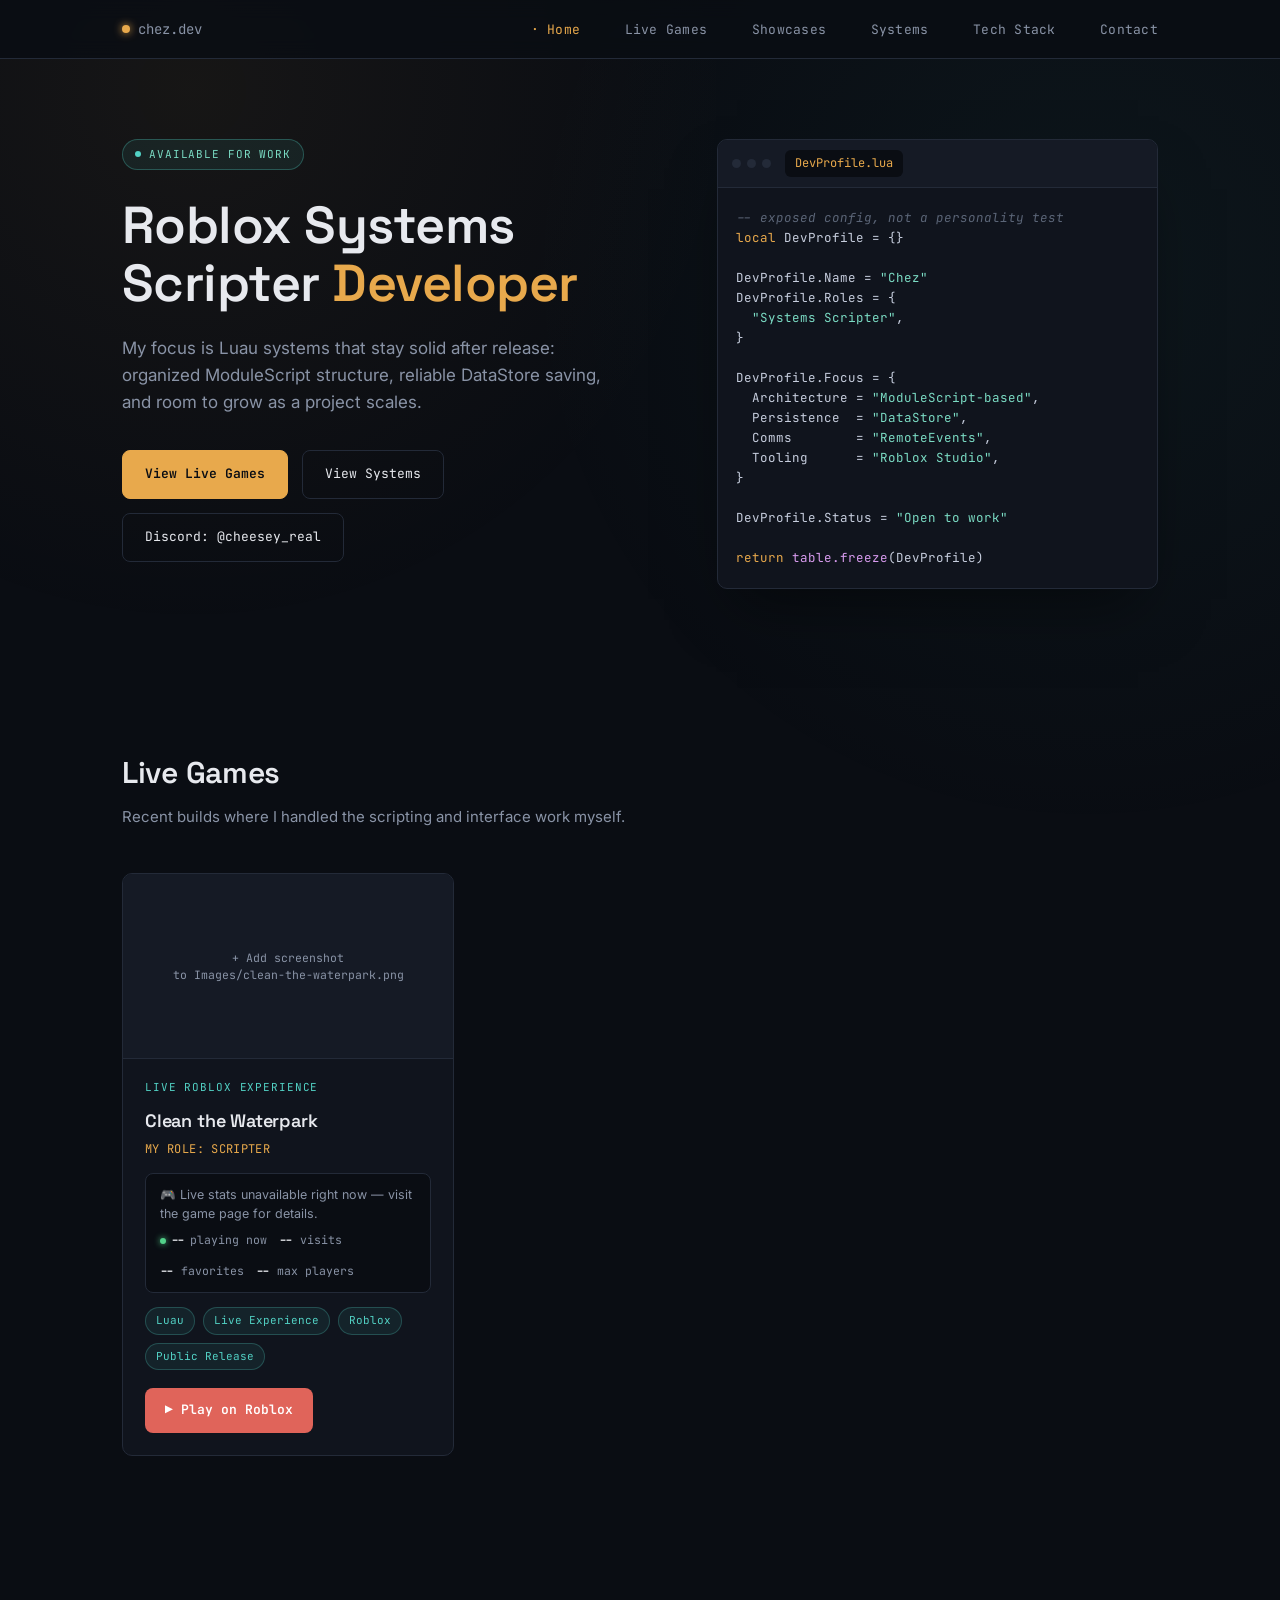
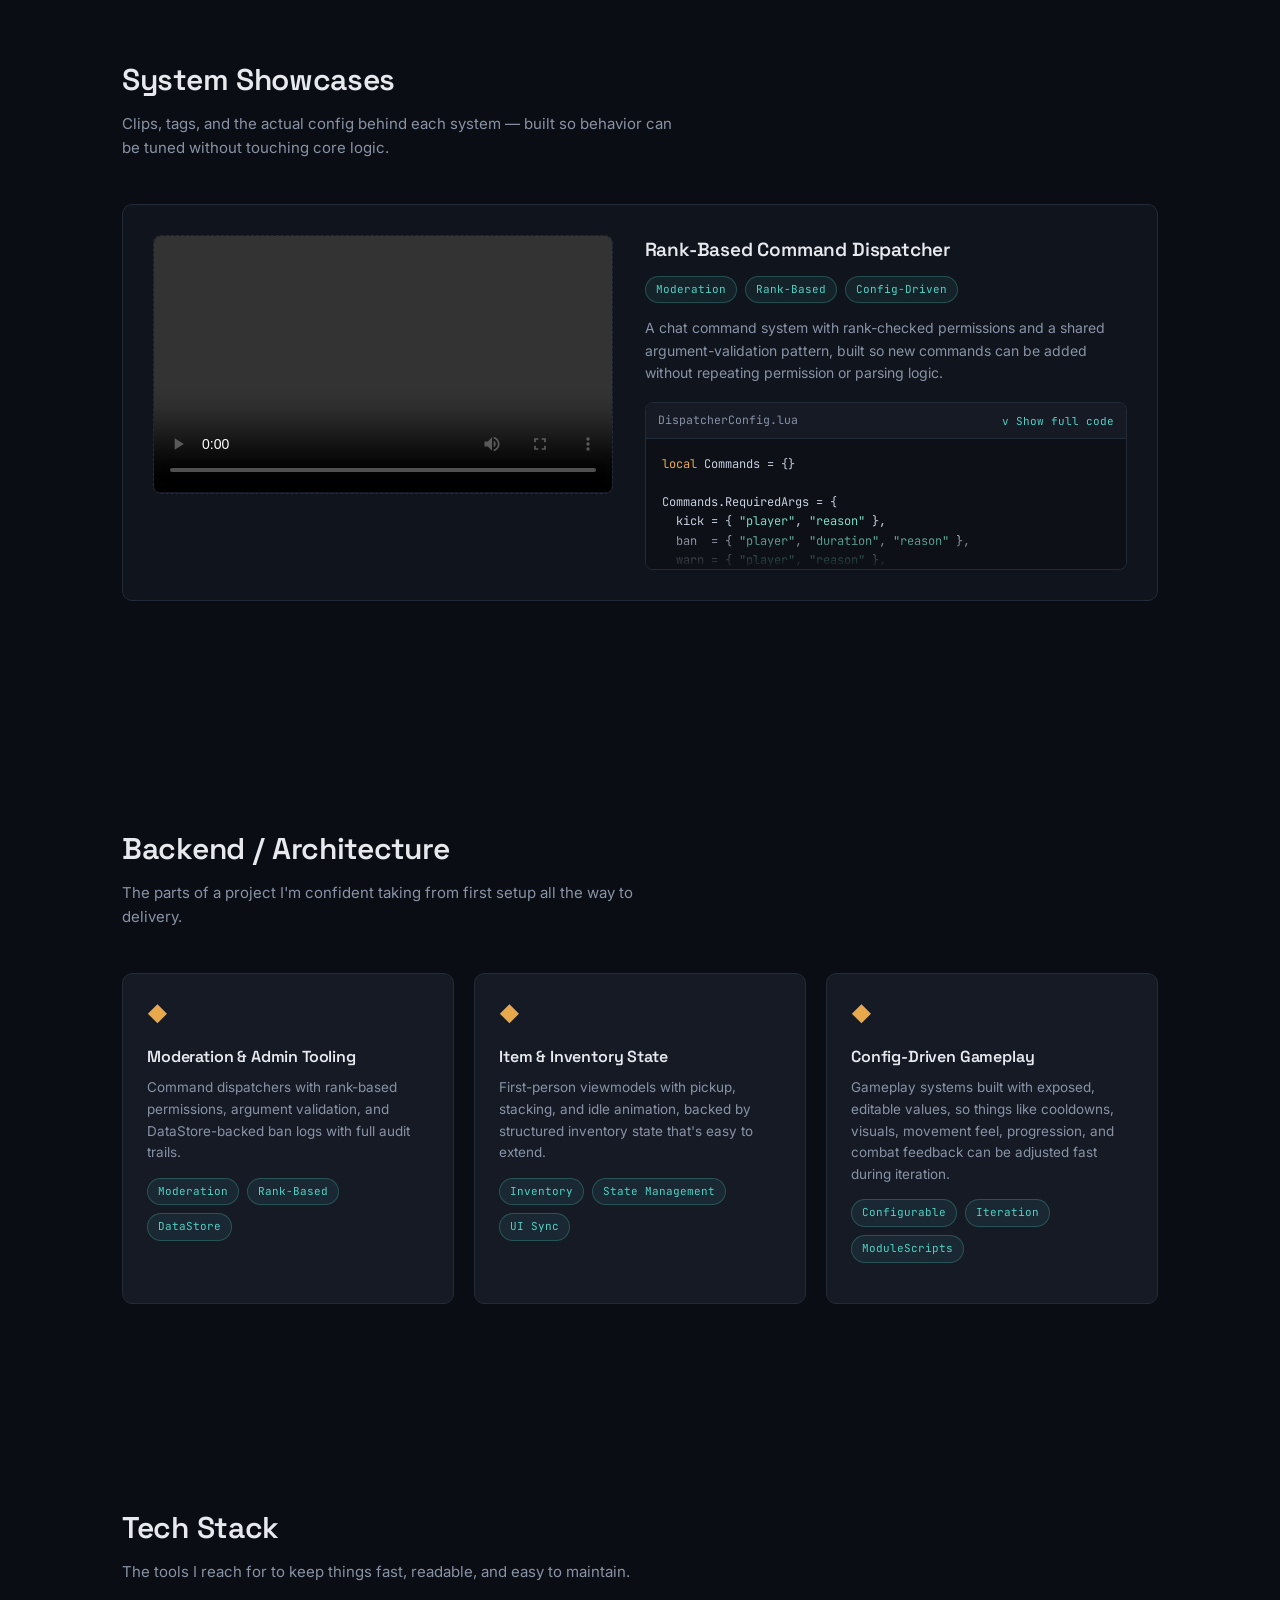
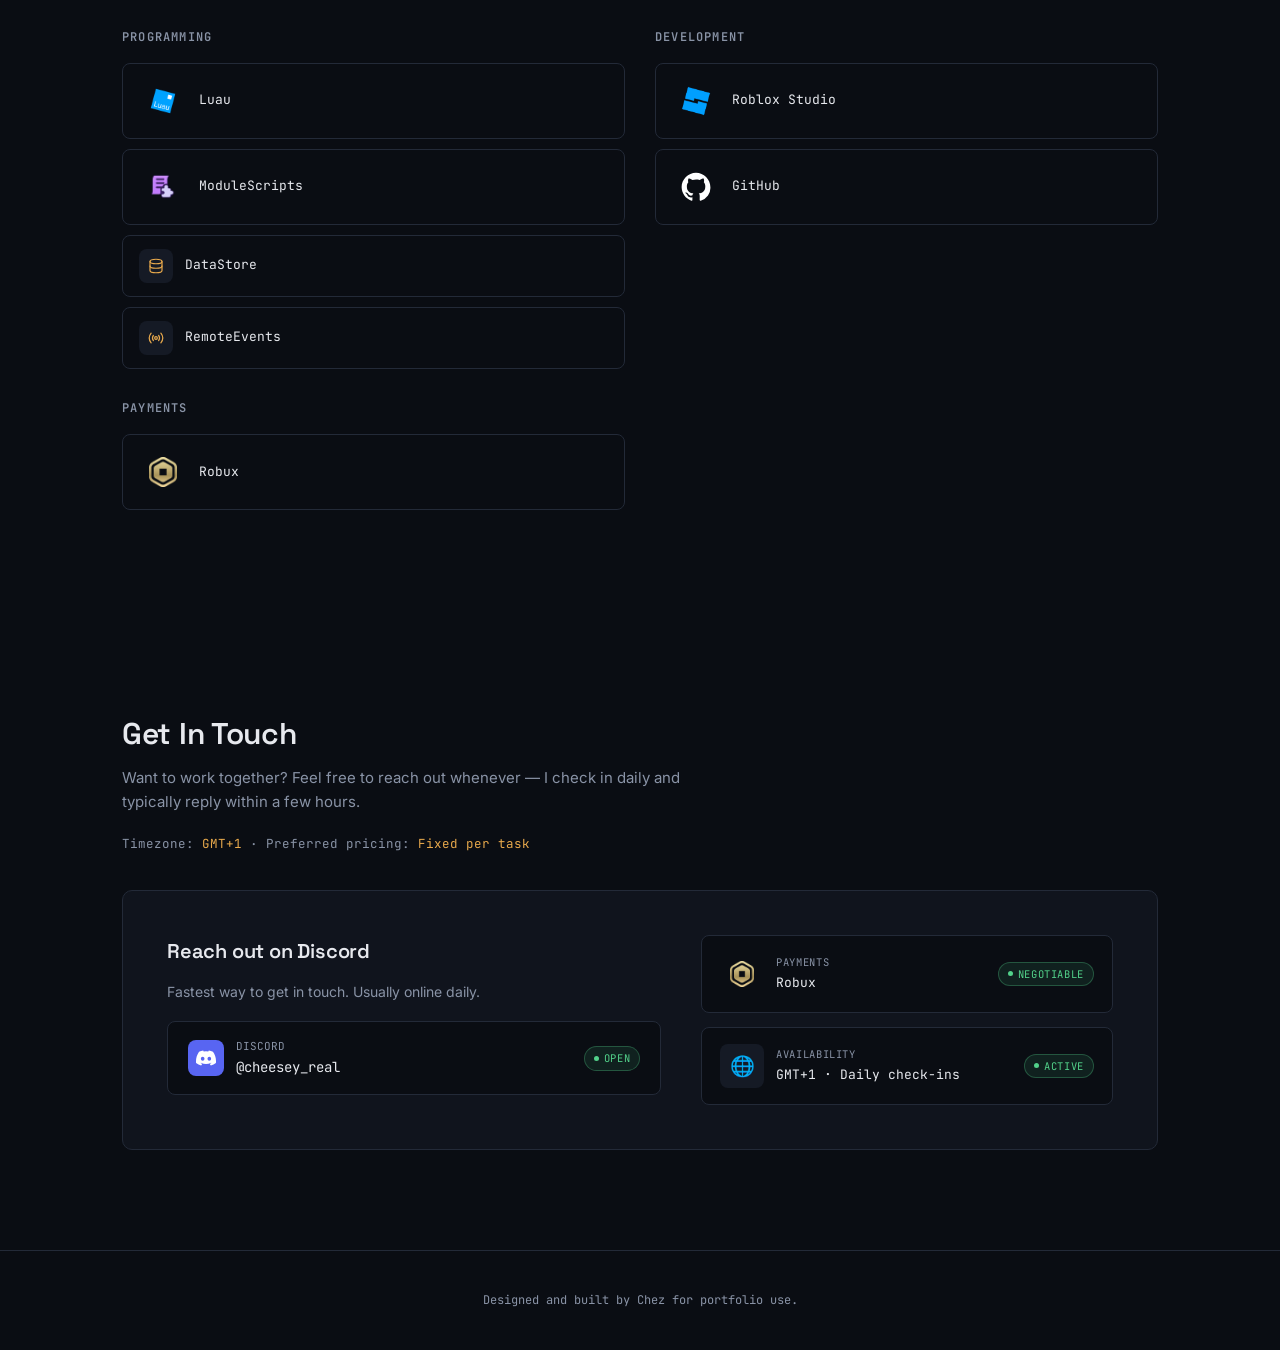
==== index.html @ c8ddef58 "Update 19" ====
<!DOCTYPE html>
<html lang="en">
<head>
<meta charset="UTF-8">
<meta name="viewport" content="width=device-width, initial-scale=1.0">
<title>Chez — Roblox Scripting Portfolio</title>
<meta name="theme-color" content="#0a0d13">
<link rel="icon" href="data:image/svg+xml,%3Csvg xmlns='http://www.w3.org/2000/svg' viewBox='0 0 24 24'%3E%3Crect width='24' height='24' rx='5' fill='%230a0d13'/%3E%3Ctext x='12' y='17' font-size='14' text-anchor='middle' fill='%23e8a94c' font-family='monospace'%3EC%3C/text%3E%3C/svg%3E">
<meta name="description" content="Chez is a Roblox systems scripter focused on maintainable Luau architecture and clean interfaces.">
<link rel="preconnect" href="https://fonts.googleapis.com">
<link rel="preconnect" href="https://fonts.gstatic.com" crossorigin>
<link href="https://fonts.googleapis.com/css2?family=Space+Grotesk:wght@400;500;600;700&family=Inter:wght@400;500;600&family=JetBrains+Mono:wght@400;500;600&display=swap" rel="stylesheet">
<style>
  :root{
    --bg: #0a0d13;
    --panel: #10141d;
    --panel-2: #151a25;
    --line: #232a38;
    --text: #e7e9ee;
    --text-dim: #8993a6;
    --amber: #e8a94c;
    --amber-dim: #b8853b;
    --teal: #52d1c4;
    --danger: #e0645a;
    --green: #52d18a;
    --radius: 10px;
    --mono: 'JetBrains Mono', monospace;
    --display: 'Space Grotesk', sans-serif;
    --body: 'Inter', sans-serif;
  }
  *{ box-sizing: border-box; margin:0; padding:0; }
  html{ scroll-behavior: smooth; }
  body{
    background: var(--bg);
    color: var(--text);
    font-family: var(--body);
    line-height: 1.6;
    -webkit-font-smoothing: antialiased;
  }
  body::before{
    content:"";
    position: fixed; inset: 0;
    background-image:
      radial-gradient(circle at 15% 10%, rgba(232,169,76,0.06), transparent 40%),
      radial-gradient(circle at 85% 30%, rgba(82,209,196,0.05), transparent 45%);
    pointer-events: none;
    z-index: 0;
  }
  a{ color: inherit; text-decoration: none; }
  ::selection{ background: var(--amber); color: #0a0d13; }
  .lines{
    position: relative;
    padding-left: 56px;
  }
  .lines::before{
    content: "";
    position: absolute;
    left: 30px; top: 0; bottom: 0;
    width: 1px;
    background: var(--line);
  }

  /* ---------- NAV ---------- */
  header{
    position: sticky; top:0; z-index: 100;
    background: rgba(10,13,19,0.85);
    backdrop-filter: blur(10px);
    border-bottom: 1px solid var(--line);
  }
  .nav-wrap{
    max-width: 1100px; margin: 0 auto;
    padding: 16px 32px;
    display: flex; align-items: center; justify-content: space-between;
    gap: 24px;
  }
  .brand{
    font-family: var(--mono); font-size: 14px; color: var(--text-dim);
    display: flex; align-items: center; gap: 8px;
  }
  .brand .dot{ width:8px; height:8px; border-radius:50%; background: var(--amber); box-shadow: 0 0 8px var(--amber); animation: blink 2.2s infinite; }
  @keyframes blink{ 0%,100%{opacity:1} 50%{opacity:.35} }
  nav ul{ list-style:none; display:flex; gap: 28px; }
  nav a{
    font-family: var(--mono); font-size: 13px; color: var(--text-dim);
    letter-spacing: 0.02em; transition: color .2s;
    position: relative;
  }
  nav a:hover, nav a.active{ color: var(--amber); }
  nav a::before{ content: "· "; color: var(--amber); opacity:0; transition: opacity .2s; }
  nav a:hover::before, nav a.active::before{ opacity:1; }
  .nav-toggle{ display:none; background:none; border:none; color:var(--text); font-size:22px; cursor:pointer; }

  @media (max-width: 720px){
    nav ul{
      position: absolute; top: 100%; left:0; right:0;
      background: var(--panel); border-bottom: 1px solid var(--line);
      flex-direction: column; padding: 16px 32px; gap: 16px;
      display: none;
    }
    nav ul.open{ display:flex; }
    .nav-toggle{ display:block; }
  }

  section{ position: relative; z-index:1; max-width: 1100px; margin: 0 auto; padding: 100px 32px; }
  h1,h2,h3{ font-family: var(--display); font-weight: 600; letter-spacing: -0.01em; }
  h2{ font-size: 30px; margin-bottom: 8px; }
  .section-sub{ color: var(--text-dim); font-size: 15px; margin-bottom: 44px; max-width: 560px; }

  /* ---------- HERO ---------- */
  #home{ padding-top: 80px; padding-bottom: 60px; }
  .hero-grid{
    display: grid; grid-template-columns: 1.1fr 0.9fr; gap: 56px; align-items: start;
  }
  @media (max-width: 900px){ .hero-grid{ grid-template-columns: 1fr; } }
  .status-pill{
    display:inline-flex; align-items:center; gap:8px;
    font-family: var(--mono); font-size: 11px; letter-spacing:0.08em;
    color: #7bdcc4; background: rgba(82,209,196,0.08); border: 1px solid rgba(82,209,196,0.3);
    padding: 6px 12px; border-radius: 100px; margin-bottom: 26px;
  }
  .status-pill .dot{ width:6px;height:6px;border-radius:50%; background:#52d1c4; }
  h1.title{ font-size: clamp(34px, 5vw, 52px); line-height: 1.12; margin-bottom: 22px; }
  h1.title .hl{ color: var(--amber); }
  .lede{ color: var(--text-dim); font-size: 17px; max-width: 480px; margin-bottom: 34px; }
  .cta-row{ display:flex; gap: 14px; flex-wrap: wrap; }
  .btn{
    font-family: var(--mono); font-size: 13px; padding: 13px 22px; border-radius: 8px;
    border: 1px solid var(--line); transition: all .2s;
    display:inline-flex; align-items:center; gap:8px;
  }
  .btn-primary{ background: var(--amber); color: #0a0d13; border-color: var(--amber); font-weight: 600; }
  .btn-primary:hover{ background: #f2ba66; }
  .btn-ghost:hover{ border-color: var(--amber); color: var(--amber); }

  .code-panel{
    background: var(--panel); border: 1px solid var(--line); border-radius: var(--radius);
    overflow: hidden; box-shadow: 0 30px 60px -20px rgba(0,0,0,0.5);
  }
  .code-tabbar{
    display:flex; align-items:center; gap: 8px;
    padding: 10px 14px; background: var(--panel-2); border-bottom: 1px solid var(--line);
  }
  .code-tabbar .tab{
    font-family: var(--mono); font-size: 12px; color: var(--text-dim);
    padding: 4px 10px; border-radius: 6px;
  }
  .code-tabbar .tab.active{ background: var(--bg); color: var(--amber); }
  .code-dots{ display:flex; gap:6px; margin-right: 6px; }
  .code-dots span{ width:9px; height:9px; border-radius:50%; background: var(--line); }
  pre.code{
    font-family: var(--mono); font-size: 12.5px; padding: 20px 18px; overflow-x:auto;
    color: #c7cede;
  }
  pre.code .k{ color: #e8a94c; }
  pre.code .s{ color: #7bdcc4; }
  pre.code .c{ color: #5b6577; font-style: italic; }
  pre.code .p{ color: #8f9bb3; }
  pre.code .n{ color: #d99cf0; }

  /* ---------- PROJECTS / LIVE GAMES ---------- */
  .games-grid{ display:grid; grid-template-columns: repeat(auto-fill, minmax(260px, 1fr)); gap: 20px; }
  .game-category{
    font-family: var(--mono); font-size: 11px; letter-spacing: 0.08em; text-transform: uppercase;
    color: var(--teal); margin-bottom: 10px; display:block;
  }
  .project-card{
    background: var(--panel); border: 1px solid var(--line); border-radius: var(--radius);
    overflow: hidden;
    display: flex; flex-direction: column;
    transition: border-color .2s;
  }
  .project-card:hover{ border-color: #33405a; }
  .project-index{
    font-family: var(--mono); font-size: 13px; color: var(--text-dim);
  }
  .project-media{
    width: 100%; aspect-ratio: 16 / 9; overflow: hidden;
    background: var(--panel-2); border-bottom: 1px solid var(--line);
    display: flex; align-items: center; justify-content: center;
    flex-shrink: 0;
  }
  .project-media img{ width: 100%; height: 100%; object-fit: cover; display: block; }
  .project-media .media-placeholder{
    font-family: var(--mono); font-size: 11.5px; color: var(--text-dim);
    text-align: center; padding: 0 16px; line-height: 1.5;
  }
  .project-card-body{ padding: 20px 22px 22px; }
  .project-tags{ display:flex; gap:8px; flex-wrap:wrap; margin: 14px 0 16px; }
  .tag{
    font-family: var(--mono); font-size: 11px; color: var(--teal);
    background: rgba(82,209,196,0.08); border: 1px solid rgba(82,209,196,0.25);
    padding: 4px 10px; border-radius: 100px;
  }
  .project-card h3{ font-size: 18px; margin-bottom: 4px; }
  .project-role{
    font-family: var(--mono); font-size: 12px; color: var(--amber); margin-bottom: 14px; display:block;
    text-transform: uppercase; letter-spacing: 0.03em;
  }
  .project-card p{ color: var(--text-dim); font-size: 14.5px; }
  .project-card.placeholder{
    border-style: dashed; display:flex; align-items:center; justify-content:center;
    min-height: 120px; color: var(--text-dim); font-family: var(--mono); font-size: 13px;
    text-align: center;
  }
  .game-stats{
    background: #0a0d13; border: 1px solid var(--line); border-radius: 8px;
    padding: 12px 14px; margin-bottom: 14px;
  }
  .game-desc{ color: var(--text-dim); font-size: 12.5px; margin-bottom: 8px; line-height:1.5; }
  .game-numbers{ display:flex; gap: 12px; flex-wrap: wrap; font-family: var(--mono); font-size: 11.5px; color: var(--text-dim); }
  .game-numbers strong{ color: var(--text); }
  .ccu-stat{ display:inline-flex; align-items:center; gap:5px; }
  .ccu-dot{
    width:6px; height:6px; border-radius:50%; background: var(--green);
    box-shadow: 0 0 6px var(--green); animation: blink 2s infinite;
  }
  .btn-roblox{
    font-family: var(--mono); font-size: 13px; padding: 12px 20px; border-radius: 8px;
    display:inline-flex; align-items:center; gap:8px;
    background: #e0645a; color: #fff; font-weight:600; border: none;
  }
  .btn-roblox:hover{ background: #ea7168; }

  /* ---------- SYSTEMS SHOWCASE ---------- */
  .showcase-card{
    background: var(--panel); border: 1px solid var(--line); border-radius: var(--radius);
    padding: 30px; margin-bottom: 24px;
    display: grid; grid-template-columns: 1fr 1.05fr; gap: 32px; align-items: start;
  }
  @media (max-width: 850px){ .showcase-card{ grid-template-columns: 1fr; } }
  .showcase-media{
    position: relative; width: 100%; aspect-ratio: 16 / 9; border-radius: 8px;
    background: var(--panel-2); border: 1px dashed var(--line);
    display: flex; align-items: center; justify-content: center; overflow: hidden;
  }
  .showcase-media video{ width:100%; height:100%; object-fit: cover; display:block; }
  .showcase-media .media-placeholder{
    font-family: var(--mono); font-size: 12px; color: var(--text-dim); text-align:center; padding: 0 20px;
  }
  .showcase-media .play-ring{
    width: 46px; height: 46px; border-radius: 50%; border: 1px solid var(--line);
    display:flex; align-items:center; justify-content:center; margin: 0 auto 12px;
    color: var(--amber); font-size: 14px;
  }
  .showcase-role{ font-family: var(--mono); font-size: 12px; color: var(--amber); display:block; margin-bottom: 6px; }
  .showcase-card h3{ font-size: 19px; margin-bottom: 10px; }
  .showcase-tags{ display:flex; gap:8px; flex-wrap:wrap; margin-bottom: 14px; }
  .showcase-card > div > p.showcase-desc{ color: var(--text-dim); font-size: 14px; margin-bottom: 18px; }
  .mini-code-panel{
    background: #0d1017; border: 1px solid var(--line); border-radius: 8px; overflow: hidden;
  }
  .mini-code-tabbar{
    display:flex; align-items:center; justify-content:space-between;
    padding: 8px 12px; background: var(--panel-2); border-bottom: 1px solid var(--line);
    font-family: var(--mono); font-size: 11.5px; color: var(--text-dim);
  }
  .code-toggle{
    background:none; border: none; color: var(--teal); font-family: var(--mono);
    font-size: 11px; cursor: pointer; display:flex; align-items:center; gap:4px;
  }
  .mini-code-body{
    max-height: 130px; overflow: hidden; position: relative;
    transition: max-height .35s ease;
  }
  .mini-code-body::after{
    content:""; position:absolute; left:0; right:0; bottom:0; height:40px;
    background: linear-gradient(to bottom, transparent, #0d1017);
    transition: opacity .2s;
  }
  .mini-code-body.expanded{ max-height: 900px; }
  .mini-code-body.expanded::after{ opacity: 0; }
  .mini-code-body pre.code{ padding: 16px; font-size: 12px; }

  /* ---------- SYSTEMS GRID ---------- */
  .systems-grid{ display:grid; grid-template-columns: repeat(3, 1fr); gap: 20px; }
  @media (max-width: 800px){ .systems-grid{ grid-template-columns: 1fr; } }
  .system-card{
    background: var(--panel-2); border: 1px solid var(--line); border-radius: var(--radius);
    padding: 24px;
  }
  .system-card .icon{ font-size: 20px; margin-bottom: 14px; color: var(--amber); }
  .system-card h3{ font-size: 16px; margin-bottom: 8px; }
  .system-card p{ color: var(--text-dim); font-size: 13.5px; }

  /* ---------- TECH STACK ---------- */
  .stack-groups{ display:grid; grid-template-columns: repeat(2, 1fr); gap: 30px; }
  @media (max-width: 700px){ .stack-groups{ grid-template-columns: 1fr; } }
  .stack-group h3{
    font-family: var(--mono); font-size: 12px; color: var(--text-dim);
    text-transform: uppercase; letter-spacing: 0.1em; margin-bottom: 16px;
  }
  .stack-chips{ display:flex; flex-direction:column; gap:10px; }
  .tech-item{
    background: #0a0d13; border: 1px solid var(--line); border-radius: 8px;
    padding: 13px 16px; display:flex; align-items:center; gap:12px;
  }
  .tech-item .t-icon{
    width: 34px; height:34px; border-radius:8px; background: var(--panel-2);
    display:flex; align-items:center; justify-content:center; color: var(--amber); flex-shrink:0;
  }
  .tech-item .t-icon svg{ width:18px; height:18px; }
  .tech-item .t-icon img{ width:18px; height:18px; object-fit:contain; }
  .tech-item .t-name{ font-family: var(--mono); font-size: 13px; color: var(--text); }
  .t-icon.coin{
    background: transparent;
    border: none;
    font-family: var(--mono); font-weight:700; font-size: 10.5px; color: var(--amber);
  }
  .t-icon.brand{ background: transparent; border: none; width: 48px; height: 48px; }
  .t-icon.brand svg{ width: 30px; height: 30px; }
  .t-icon.brand img{ width: 30px; height: 30px; }
  .t-icon.brand-github{ background: transparent; }
  .t-icon.brand-studio{ background: transparent; }
  .t-icon.brand-luau{ background: transparent; }
  .t-icon.brand-modulescripts{ background: transparent; }
  .t-icon.brand-robux{ background: transparent; width: 48px; height: 48px; }
  .t-icon.brand-robux svg{ width: 30px; height: 30px; }
  .t-icon.brand-robux img{ width: 30px; height: 30px; }

  /* ---------- CONTACT ---------- */
  .contact-meta-line{
    font-family: var(--mono); font-size: 12.5px; color: var(--text-dim); margin-bottom: 36px;
    margin-top: -24px;
  }
  .contact-meta-line span{ color: var(--amber); }
  .contact-panel{
    background: var(--panel); border: 1px solid var(--line); border-radius: var(--radius);
    padding: 44px; display:grid; grid-template-columns: 1.2fr 1fr; gap: 40px;
  }
  @media (max-width: 750px){ .contact-panel{ grid-template-columns: 1fr; } }
  .contact-panel h2{ margin-bottom: 14px; }
  .status-badge{
    font-family: var(--mono); font-size: 10.5px; letter-spacing: 0.06em;
    color: var(--green); background: rgba(82,209,138,0.1); border: 1px solid rgba(82,209,138,0.3);
    padding: 3px 9px; border-radius: 100px; text-transform: uppercase;
    display:inline-flex; align-items:center; gap:5px;
  }
  .status-badge::before{ content:""; width:5px; height:5px; border-radius:50%; background: var(--green); }
  .discord-btn{
    display:flex; align-items:center; justify-content:space-between; gap: 12px;
    background: #0a0d13; border: 1px solid var(--line); border-radius: 8px;
    padding: 16px 20px; margin-top: 18px; transition: border-color .2s;
  }
  .discord-btn:hover{ border-color: var(--teal); }
  .discord-btn .d-left{ display:flex; align-items:center; gap:12px; }
  .discord-btn .d-icon{
    width: 36px; height:36px; border-radius:8px; background: #5865F2;
    display:flex; align-items:center; justify-content:center; font-size:16px; flex-shrink:0;
  }
  .discord-btn .d-text .label{ font-family: var(--mono); font-size: 11px; color: var(--text-dim); }
  .discord-btn .d-text .handle{ font-family: var(--mono); font-size: 14px; color: var(--text); }
  .meta-list{ display:flex; flex-direction:column; gap: 14px; }
  .meta-card{
    background: #0a0d13; border: 1px solid var(--line); border-radius: 8px;
    padding: 16px 18px; display:flex; align-items:center; justify-content:space-between; gap:12px;
  }
  .meta-card .m-left{ display:flex; align-items:center; gap: 12px; }
  .meta-card .m-icon{
    width: 44px; height:44px; border-radius:8px; background: var(--panel-2);
    display:flex; align-items:center; justify-content:center; font-size:20px; flex-shrink:0;
    color: var(--amber); font-family: var(--mono); font-weight:600;
  }
  .meta-card .m-label{ font-family: var(--mono); font-size: 10.5px; color: var(--text-dim); text-transform: uppercase; letter-spacing: 0.06em; }
  .meta-card .m-value{ font-family: var(--mono); font-size: 13px; color: var(--text); margin-top: 2px; }
  .m-icon.coin{
    background: transparent;
    border: none;
  }
  .m-icon img{ width:26px; height:26px; object-fit:contain; }

  footer{
    text-align:center; padding: 40px 32px; color: var(--text-dim);
    font-family: var(--mono); font-size: 12px; border-top: 1px solid var(--line);
  }

  .reveal{ opacity:0; transform: translateY(16px); transition: opacity .6s ease, transform .6s ease; }
  .reveal.in{ opacity:1; transform: translateY(0); }
</style>
</head>
<body>

<header>
  <div class="nav-wrap">
    <div class="brand"><span class="dot"></span> chez.dev</div>
    <button class="nav-toggle" id="navToggle" aria-label="Toggle menu">☰</button>
    <nav>
      <ul id="navList">
        <li><a href="#home">Home</a></li>
        <li><a href="#projects">Live Games</a></li>
        <li><a href="#showcases">Showcases</a></li>
        <li><a href="#systems">Systems</a></li>
        <li><a href="#tech-stack">Tech Stack</a></li>
        <li><a href="#contact">Contact</a></li>
      </ul>
    </nav>
  </div>
</header>

<section id="home">
  <div class="hero-grid">
    <div>
      <span class="status-pill"><span class="dot"></span> AVAILABLE FOR WORK</span>
      <h1 class="title">Roblox Systems Scripter <span class="hl">Developer</span></h1>
      <p class="lede">My focus is Luau systems that stay solid after release: organized ModuleScript structure, reliable DataStore saving, and room to grow as a project scales.</p>
      <div class="cta-row">
        <a href="#projects" class="btn btn-primary">View Live Games</a>
        <a href="#systems" class="btn btn-ghost">View Systems</a>
        <a href="#contact" class="btn btn-ghost">Discord: @cheesey_real</a>
      </div>
    </div>
    <div class="code-panel reveal">
      <div class="code-tabbar">
        <div class="code-dots"><span></span><span></span><span></span></div>
        <div class="tab active">DevProfile.lua</div>
      </div>
      <pre class="code"><span class="c">-- exposed config, not a personality test</span>
<span class="k">local</span> DevProfile = {}

DevProfile.Name = <span class="s">"Chez"</span>
DevProfile.Roles = {
  <span class="s">"Systems Scripter"</span>,
}

DevProfile.Focus = {
  Architecture = <span class="s">"ModuleScript-based"</span>,
  Persistence  = <span class="s">"DataStore"</span>,
  Comms        = <span class="s">"RemoteEvents"</span>,
  Tooling      = <span class="s">"Roblox Studio"</span>,
}

DevProfile.Status = <span class="s">"Open to work"</span>

<span class="k">return</span> <span class="n">table.freeze</span>(DevProfile)</pre>
    </div>
  </div>
</section>

<section id="projects">
  <h2>Live Games</h2>
  <p class="section-sub">Recent builds where I handled the scripting and interface work myself.</p>

  <div class="games-grid">
    <!--
      Live Roblox stats: this card's Place ID is set below, and (to skip an extra network
      round trip) its Universe ID is pre-filled too — found once and hardcoded since it
      never changes for a given game. This card automatically pulls a live thumbnail plus
      name / visits / favorites / playing now / max players from Roblox's public API on
      page load. Update the "Play on Roblox" href to your real game URL. If Roblox's API
      (or the CORS proxy) ever fails, it falls back to a static message instead of hanging.
    -->
    <div class="project-card reveal" data-roblox-place-id="2753915549" data-roblox-universe-id="994732206">
      <!-- Local fallback screenshot — used until (or unless) a live thumbnail loads above -->
      <div class="project-media">
        <img src="Images/clean-the-waterpark.png" alt="Clean the Waterpark screenshot"
             onerror="this.style.display='none'; this.nextElementSibling.style.display='block';">
        <div class="media-placeholder" style="display:none;">+ Add screenshot<br>to Images/clean-the-waterpark.png</div>
      </div>
      <div class="project-card-body">
        <span class="game-category">Live Roblox Experience</span>
        <h3><span class="game-title">Clean the Waterpark</span></h3>
        <span class="project-role">My role: Scripter</span>
        <div class="game-stats">
          <div class="game-desc">🎮 <span class="stat-desc">Loading live game info…</span></div>
          <div class="game-numbers">
            <span class="ccu-stat"><span class="ccu-dot"></span><strong class="stat-ccu">--</strong> playing now</span>
            <span><strong class="stat-visits">--</strong> visits</span>
            <span><strong class="stat-favorites">--</strong> favorites</span>
            <span><strong class="stat-maxplayers">--</strong> max players</span>
          </div>
        </div>
        <div class="project-tags">
          <span class="tag">Luau</span>
          <span class="tag">Live Experience</span>
          <span class="tag">Roblox</span>
          <span class="tag">Public Release</span>
        </div>
        <div style="margin-top:18px;">
          <!-- Update this href to your real Roblox game URL -->
          <a href="#" target="_blank" rel="noopener noreferrer" class="btn-roblox">▶ Play on Roblox</a>
        </div>
      </div>
    </div>
  </div>

</section>

<section id="showcases">
  <h2>System Showcases</h2>
  <p class="section-sub">Clips, tags, and the actual config behind each system — built so behavior can be tuned without touching core logic.</p>

  <div class="showcase-card reveal">
    <!-- Place your clip at Clips/dispatcher.mp4 (or update the src below to match your filename) -->
    <div class="showcase-media">
      <video controls preload="metadata"
             onerror="this.style.display='none'; this.nextElementSibling.style.display='block';">
        <source src="Clips/dispatcher.mp4" type="video/mp4">
      </video>
      <div class="media-placeholder" style="display:none;">
        <div class="play-ring">▶</div>
        + Add gameplay clip<br>to Clips/dispatcher.mp4
      </div>
    </div>
    <div>
      <h3>Rank-Based Command Dispatcher</h3>
      <div class="showcase-tags">
        <span class="tag">Moderation</span>
        <span class="tag">Rank-Based</span>
        <span class="tag">Config-Driven</span>
      </div>
      <p class="showcase-desc">A chat command system with rank-checked permissions and a shared argument-validation pattern, built so new commands can be added without repeating permission or parsing logic.</p>
      <div class="mini-code-panel">
        <div class="mini-code-tabbar">
          <span>DispatcherConfig.lua</span>
          <button class="code-toggle" onclick="this.closest('.showcase-card').querySelector('.mini-code-body').classList.toggle('expanded'); this.textContent = this.textContent.includes('Show') ? 'v Hide full code' : 'v Show full code';">v Show full code</button>
        </div>
        <div class="mini-code-body">
          <pre class="code"><span class="k">local</span> Commands = {}

Commands.RequiredArgs = {
  kick = { <span class="s">"player"</span>, <span class="s">"reason"</span> },
  ban  = { <span class="s">"player"</span>, <span class="s">"duration"</span>, <span class="s">"reason"</span> },
  warn = { <span class="s">"player"</span>, <span class="s">"reason"</span> },
}

Commands.RankRequired = {
  kick = <span class="n">2</span>,
  ban  = <span class="n">3</span>,
  warn = <span class="n">1</span>,
}

<span class="k">local function</span> hasPermission(rank, command)
  <span class="k">return</span> rank &gt;= (Commands.RankRequired[command] <span class="k">or</span> <span class="n">math.huge</span>)
<span class="k">end</span>

<span class="k">local function</span> validateArgs(command, args)
  <span class="k">for</span> _, argName <span class="k">in</span> Commands.RequiredArgs[command] <span class="k">or</span> {} <span class="k">do</span>
    <span class="k">if</span> args[argName] == <span class="k">nil</span> <span class="k">then</span>
      <span class="k">return</span> <span class="k">false</span>, <span class="s">"Missing arg: "</span> .. argName
    <span class="k">end</span>
  <span class="k">end</span>
  <span class="k">return</span> <span class="k">true</span>
<span class="k">end</span>

<span class="k">return</span> Commands</pre>
        </div>
      </div>
    </div>
  </div>

</section>

<section id="systems">
  <h2>Backend / Architecture</h2>
  <p class="section-sub">The parts of a project I'm confident taking from first setup all the way to delivery.</p>

  <div class="systems-grid">
    <div class="system-card reveal">
      <div class="icon">◆</div>
      <h3>Moderation &amp; Admin Tooling</h3>
      <p>Command dispatchers with rank-based permissions, argument validation, and DataStore-backed ban logs with full audit trails.</p>
      <div class="project-tags">
        <span class="tag">Moderation</span>
        <span class="tag">Rank-Based</span>
        <span class="tag">DataStore</span>
      </div>
    </div>
    <div class="system-card reveal">
      <div class="icon">◆</div>
      <h3>Item &amp; Inventory State</h3>
      <p>First-person viewmodels with pickup, stacking, and idle animation, backed by structured inventory state that's easy to extend.</p>
      <div class="project-tags">
        <span class="tag">Inventory</span>
        <span class="tag">State Management</span>
        <span class="tag">UI Sync</span>
      </div>
    </div>
    <div class="system-card reveal">
      <div class="icon">◆</div>
      <h3>Config-Driven Gameplay</h3>
      <p>Gameplay systems built with exposed, editable values, so things like cooldowns, visuals, movement feel, progression, and combat feedback can be adjusted fast during iteration.</p>
      <div class="project-tags">
        <span class="tag">Configurable</span>
        <span class="tag">Iteration</span>
        <span class="tag">ModuleScripts</span>
      </div>
    </div>
  </div>
</section>

<section id="tech-stack">
  <h2>Tech Stack</h2>
  <p class="section-sub">The tools I reach for to keep things fast, readable, and easy to maintain.</p>

  <div class="stack-groups">
    <div class="stack-group">
      <h3>Programming</h3>
      <div class="stack-chips">
        <div class="tech-item">
          <!-- Drop your own icon at Images/luau-icon.png to replace this badge -->
          <span class="t-icon brand brand-luau">
            <img src="Images/luau-icon.png" alt="Luau"
                 onerror="this.style.display='none'; this.nextElementSibling.style.display='inline';">
            <svg style="display:none;" viewBox="0 0 24 24" fill="#ffffff"><path d="M12 2 L20 7 L20 17 L12 22 L4 17 L4 7 Z" opacity="0.25"/><path d="M12 5.2c-.55 3-2.2 4.6-4.6 5.2 2.4.6 4.05 2.2 4.6 5.2.55-3 2.2-4.6 4.6-5.2-2.4-.6-4.05-2.2-4.6-5.2Z"/></svg>
          </span>
          <span class="t-name">Luau</span>
        </div>
        <div class="tech-item">
          <!-- Drop your own icon at Images/modulescripts-icon.png to replace this badge -->
          <span class="t-icon brand brand-modulescripts">
            <img src="Images/modulescripts-icon.png" alt="ModuleScripts"
                 onerror="this.style.display='none'; this.nextElementSibling.style.display='inline';">
            <svg style="display:none;" viewBox="0 0 24 24" fill="none" stroke="#ffffff" stroke-width="1.6" stroke-linecap="round" stroke-linejoin="round"><path d="M12 3 L21 8 L21 16 L12 21 L3 16 L3 8 Z"/><path d="M3 8 L12 13 L21 8"/><path d="M12 13 L12 21"/></svg>
          </span>
          <span class="t-name">ModuleScripts</span>
        </div>
        <div class="tech-item">
          <span class="t-icon"><svg viewBox="0 0 24 24" fill="none" stroke="currentColor" stroke-width="1.6" stroke-linecap="round" stroke-linejoin="round"><ellipse cx="12" cy="6" rx="8" ry="3"/><path d="M4 6 L4 18 C4 19.6 7.6 21 12 21 C16.4 21 20 19.6 20 18 L20 6"/><path d="M4 12 C4 13.6 7.6 15 12 15 C16.4 15 20 13.6 20 12"/></svg></span>
          <span class="t-name">DataStore</span>
        </div>
        <div class="tech-item">
          <span class="t-icon"><svg viewBox="0 0 24 24" fill="none" stroke="currentColor" stroke-width="1.6" stroke-linecap="round" stroke-linejoin="round"><circle cx="12" cy="12" r="1.8"/><path d="M8.5 8.5 a6 6 0 0 0 0 7"/><path d="M15.5 8.5 a6 6 0 0 1 0 7"/><path d="M5.5 5.5 a10.5 10.5 0 0 0 0 13"/><path d="M18.5 5.5 a10.5 10.5 0 0 1 0 13"/></svg></span>
          <span class="t-name">RemoteEvents</span>
        </div>
      </div>
    </div>
    <div class="stack-group">
      <h3>Development</h3>
      <div class="stack-chips">
        <div class="tech-item">
          <!-- Drop your own icon at Images/roblox-studio-icon.png to replace this badge -->
          <span class="t-icon brand brand-studio">
            <img src="Images/roblox-studio-icon.png" alt="Roblox Studio"
                 onerror="this.style.display='none'; this.nextElementSibling.style.display='inline';">
            <svg style="display:none;" viewBox="0 0 24 24" fill="#ffffff"><path d="M4.2 8.6 15.4 4l4.4 11.4L8.6 20Z" opacity="0.9"/><path d="M4.2 8.6 15.4 4l1.1 2.9-9.7 3.8Z" opacity="0.55"/></svg>
          </span>
          <span class="t-name">Roblox Studio</span>
        </div>
        <div class="tech-item">
          <span class="t-icon brand brand-github"><svg viewBox="0 0 24 24" fill="#ffffff"><path d="M12 .5C5.73.5.5 5.73.5 12c0 5.09 3.29 9.39 7.86 10.91.58.11.79-.25.79-.56 0-.27-.01-1.16-.02-2.11-3.2.7-3.88-1.36-3.88-1.36-.53-1.34-1.29-1.7-1.29-1.7-1.05-.72.08-.71.08-.71 1.16.08 1.77 1.19 1.77 1.19 1.03 1.77 2.71 1.26 3.37.96.1-.75.4-1.26.73-1.55-2.55-.29-5.23-1.28-5.23-5.7 0-1.26.45-2.29 1.19-3.09-.12-.29-.52-1.46.11-3.05 0 0 .97-.31 3.18 1.18a11.05 11.05 0 0 1 2.9-.39c.98 0 1.97.13 2.9.39 2.21-1.49 3.18-1.18 3.18-1.18.63 1.59.23 2.76.11 3.05.74.8 1.19 1.83 1.19 3.09 0 4.43-2.69 5.41-5.25 5.69.41.36.78 1.07.78 2.15 0 1.55-.01 2.8-.01 3.18 0 .31.21.68.8.56A10.52 10.52 0 0 0 23.5 12c0-6.27-5.23-11.5-11.5-11.5Z"/></svg></span>
          <span class="t-name">GitHub</span>
        </div>
      </div>
    </div>
    <div class="stack-group">
      <h3>Payments</h3>
      <div class="stack-chips">
        <div class="tech-item">
          <!-- Drop the official Robux icon at Images/robux-icon.png to use it instead of this badge -->
          <span class="t-icon brand-robux">
            <img src="Images/robux-icon.png" alt="Robux"
                 onerror="this.style.display='none'; this.nextElementSibling.style.display='inline';">
            <svg style="display:none;" viewBox="0 0 24 24" fill="#ffffff"><path d="M12 3 L19 8 L19 16 L12 21 L5 16 L5 8 Z" opacity="0.95"/></svg>
          </span>
          <span class="t-name">Robux</span>
        </div>
      </div>
    </div>
  </div>
</section>

<section id="contact">
  <h2>Get In Touch</h2>
  <p class="section-sub">Want to work together? Feel free to reach out whenever — I check in daily and typically reply within a few hours.</p>
  <div class="contact-meta-line">Timezone: <span>GMT+1</span> &middot; Preferred pricing: <span>Fixed per task</span></div>

  <div class="contact-panel reveal">
    <div>
      <h2 style="font-size:20px;">Reach out on Discord</h2>
      <p style="color:var(--text-dim); font-size:14px;">Fastest way to get in touch. Usually online daily.</p>
      <a href="https://discord.com/users/383861914301759489" target="_blank" rel="noopener noreferrer" class="discord-btn">
        <span class="d-left">
          <span class="d-icon">
            <svg width="20" height="16" viewBox="0 0 127.14 96.36" xmlns="http://www.w3.org/2000/svg" fill="#ffffff">
              <path d="M107.7,8.07A105.15,105.15,0,0,0,81.47,0a72.06,72.06,0,0,0-3.36,6.83A97.68,97.68,0,0,0,49,6.83,72.37,72.37,0,0,0,45.64,0,105.89,105.89,0,0,0,19.39,8.09C2.79,32.65-1.71,56.6.54,80.21a105.73,105.73,0,0,0,32.17,16.15,77.7,77.7,0,0,0,6.89-11.11,68.42,68.42,0,0,1-10.85-5.18c.91-.66,1.8-1.34,2.66-2a75.57,75.57,0,0,0,64.32,0c.87.71,1.76,1.39,2.66,2a68.68,68.68,0,0,1-10.87,5.19,77,77,0,0,0,6.89,11.1,105.25,105.25,0,0,0,32.19-16.14C129.24,52.24,122.9,28.61,107.7,8.07ZM42.45,65.69C36.18,65.69,31,60,31,53s5-12.74,11.43-12.74S54,46,53.89,53,48.84,65.69,42.45,65.69Zm42.24,0C78.41,65.69,73.25,60,73.25,53s5-12.74,11.44-12.74S96.23,46,96.12,53,91.08,65.69,84.69,65.69Z"/>
            </svg>
          </span>
          <span class="d-text">
            <div class="label">DISCORD</div>
            <div class="handle">@cheesey_real</div>
          </span>
        </span>
        <span class="status-badge">Open</span>
      </a>
    </div>
    <div class="meta-list">
      <div class="meta-card">
        <div class="m-left">
          <div class="m-icon coin">
            <img src="Images/robux-icon.png" alt="Robux"
                 onerror="this.style.display='none'; this.nextElementSibling.style.display='inline';">
            <svg style="display:none;" width="26" height="26" viewBox="0 0 24 24" fill="#ffffff"><path d="M12 3 L19 8 L19 16 L12 21 L5 16 L5 8 Z" opacity="0.95"/></svg>
          </div>
          <div>
            <div class="m-label">Payments</div>
            <div class="m-value">Robux</div>
          </div>
        </div>
        <span class="status-badge">Negotiable</span>
      </div>
      <div class="meta-card">
        <div class="m-left">
          <div class="m-icon">🌐</div>
          <div>
            <div class="m-label">Availability</div>
            <div class="m-value">GMT+1 &middot; Daily check-ins</div>
          </div>
        </div>
        <span class="status-badge">Active</span>
      </div>
    </div>
  </div>
</section>

<footer>Designed and built by Chez for portfolio use.</footer>

<script>
  // mobile nav toggle
  const navToggle = document.getElementById('navToggle');
  const navList = document.getElementById('navList');
  navToggle.addEventListener('click', () => navList.classList.toggle('open'));
  navList.querySelectorAll('a').forEach(a => a.addEventListener('click', () => navList.classList.remove('open')));

  // active link on scroll
  const sections = document.querySelectorAll('section[id]');
  const navLinks = document.querySelectorAll('nav a');
  const onScroll = () => {
    const markerY = 150; // px from top of viewport used as the "active" line
    let current = sections.length ? sections[0].getAttribute('id') : '';
    sections.forEach(sec => {
      const rect = sec.getBoundingClientRect();
      if (rect.top <= markerY) current = sec.getAttribute('id');
    });
    // Only force the very last section active once it's actually well into view,
    // so a short section just above it (e.g. Tech Stack) doesn't get skipped.
    const last = sections[sections.length - 1];
    const lastRect = last.getBoundingClientRect();
    const atBottom = window.innerHeight + window.scrollY >= document.documentElement.scrollHeight - 2;
    if (atBottom && lastRect.top <= window.innerHeight * 0.5) {
      current = last.getAttribute('id');
    }
    navLinks.forEach(link => {
      link.classList.toggle('active', link.getAttribute('href') === '#' + current);
    });
  };
  window.addEventListener('scroll', onScroll);
  window.addEventListener('resize', onScroll);
  onScroll();

  // reveal on scroll
  const revealEls = document.querySelectorAll('.reveal');
  const io = new IntersectionObserver((entries) => {
    entries.forEach(e => { if (e.isIntersecting) e.target.classList.add('in'); });
  }, { threshold: 0.15 });
  revealEls.forEach(el => io.observe(el));

  // live Roblox game stats (name / playing now / visits / favorites / max players / thumbnail)
  //
  // Roblox's APIs don't send CORS headers for arbitrary browser origins, so a direct fetch()
  // from this page gets silently blocked — routing through a public CORS proxy (allorigins.win)
  // works around that. It's the only free proxy that works from any domain without an account
  // (faster alternatives like corsproxy.io restrict their free tier to dev domains like
  // localhost/github.io, which won't include a real onrender.com deployment). Each request has
  // an 8s timeout so a slow proxy fails fast instead of hanging on "Loading...".
  function corsUrl(url){
    return `https://api.allorigins.win/raw?url=${encodeURIComponent(url)}`;
  }
  async function fetchJson(url, timeoutMs = 8000){
    const controller = new AbortController();
    const timer = setTimeout(() => controller.abort(), timeoutMs);
    try{
      const res = await fetch(corsUrl(url), { signal: controller.signal });
      if (!res.ok) throw new Error(`request failed (${res.status})`);
      return await res.json();
    } finally {
      clearTimeout(timer);
    }
  }
  function formatCount(n){
    if (n === undefined || n === null) return '--';
    if (n >= 1000000) return (n / 1000000).toFixed(1) + 'M';
    if (n >= 1000) return (n / 1000).toFixed(1) + 'K';
    return String(n);
  }
  async function loadGameThumbnail(card, universeId){
    if (card.dataset.thumbLoaded) return; // only fetch this once, not on every refresh
    const img = card.querySelector('.project-media img');
    if (!img) return;
    try{
      const data = await fetchJson(`https://thumbnails.roblox.com/v1/games/multiget/thumbnails?universeIds=${universeId}&countPerUniverse=1&size=768x432&format=Png`);
      const thumb = data.data && data.data[0] && data.data[0].thumbnails && data.data[0].thumbnails[0];
      if (!thumb || !thumb.imageUrl) throw new Error('no thumbnail returned');
      img.src = thumb.imageUrl;
      card.dataset.thumbLoaded = 'true';
    } catch (err){
      // leave whatever local Images/ file (or placeholder) is already showing
    }
  }
  async function loadRobloxStats(card){
    const placeId = card.getAttribute('data-roblox-place-id');
    if (!placeId) return; // no Place ID set yet — leave the placeholder text as-is
    const descEl = card.querySelector('.stat-desc');
    try{
      // a pre-resolved data-roblox-universe-id (if present) skips this lookup entirely
      let universeId = card.dataset.universeId || card.getAttribute('data-roblox-universe-id');
      if (!universeId) {
        const uniData = await fetchJson(`https://apis.roblox.com/universes/v1/places/${placeId}/universe`);
        universeId = uniData.universeId;
      }
      card.dataset.universeId = universeId;
      loadGameThumbnail(card, universeId);
      const gameData = await fetchJson(`https://games.roblox.com/v1/games?universeIds=${universeId}`);
      const game = gameData.data && gameData.data[0];
      if (!game) throw new Error('no game data returned');
      const titleEl = card.querySelector('.game-title');
      const ccuEl = card.querySelector('.stat-ccu');
      const visitsEl = card.querySelector('.stat-visits');
      const favEl = card.querySelector('.stat-favorites');
      const maxEl = card.querySelector('.stat-maxplayers');
      if (titleEl) titleEl.textContent = game.name;
      if (descEl) descEl.textContent = game.description ? game.description.slice(0, 140) : game.name;
      if (ccuEl) ccuEl.textContent = formatCount(game.playing);
      if (visitsEl) visitsEl.textContent = formatCount(game.visits);
      if (favEl) favEl.textContent = formatCount(game.favoritedCount);
      if (maxEl) maxEl.textContent = game.maxPlayers ?? '--';
    } catch (err){
      // Show a clear message instead of leaving "Loading..." stuck forever, but only on the
      // very first attempt — later periodic refreshes just keep whatever numbers already loaded.
      if (descEl && descEl.textContent === 'Loading live game info…') {
        descEl.textContent = 'Live stats unavailable right now — visit the game page for details.';
      }
    }
  }
  const gameCards = document.querySelectorAll('.project-card[data-roblox-place-id]');
  gameCards.forEach(loadRobloxStats);
  // keep the "playing now" count live by refreshing periodically
  setInterval(() => gameCards.forEach(loadRobloxStats), 30000);
</script>

</body>
</html>
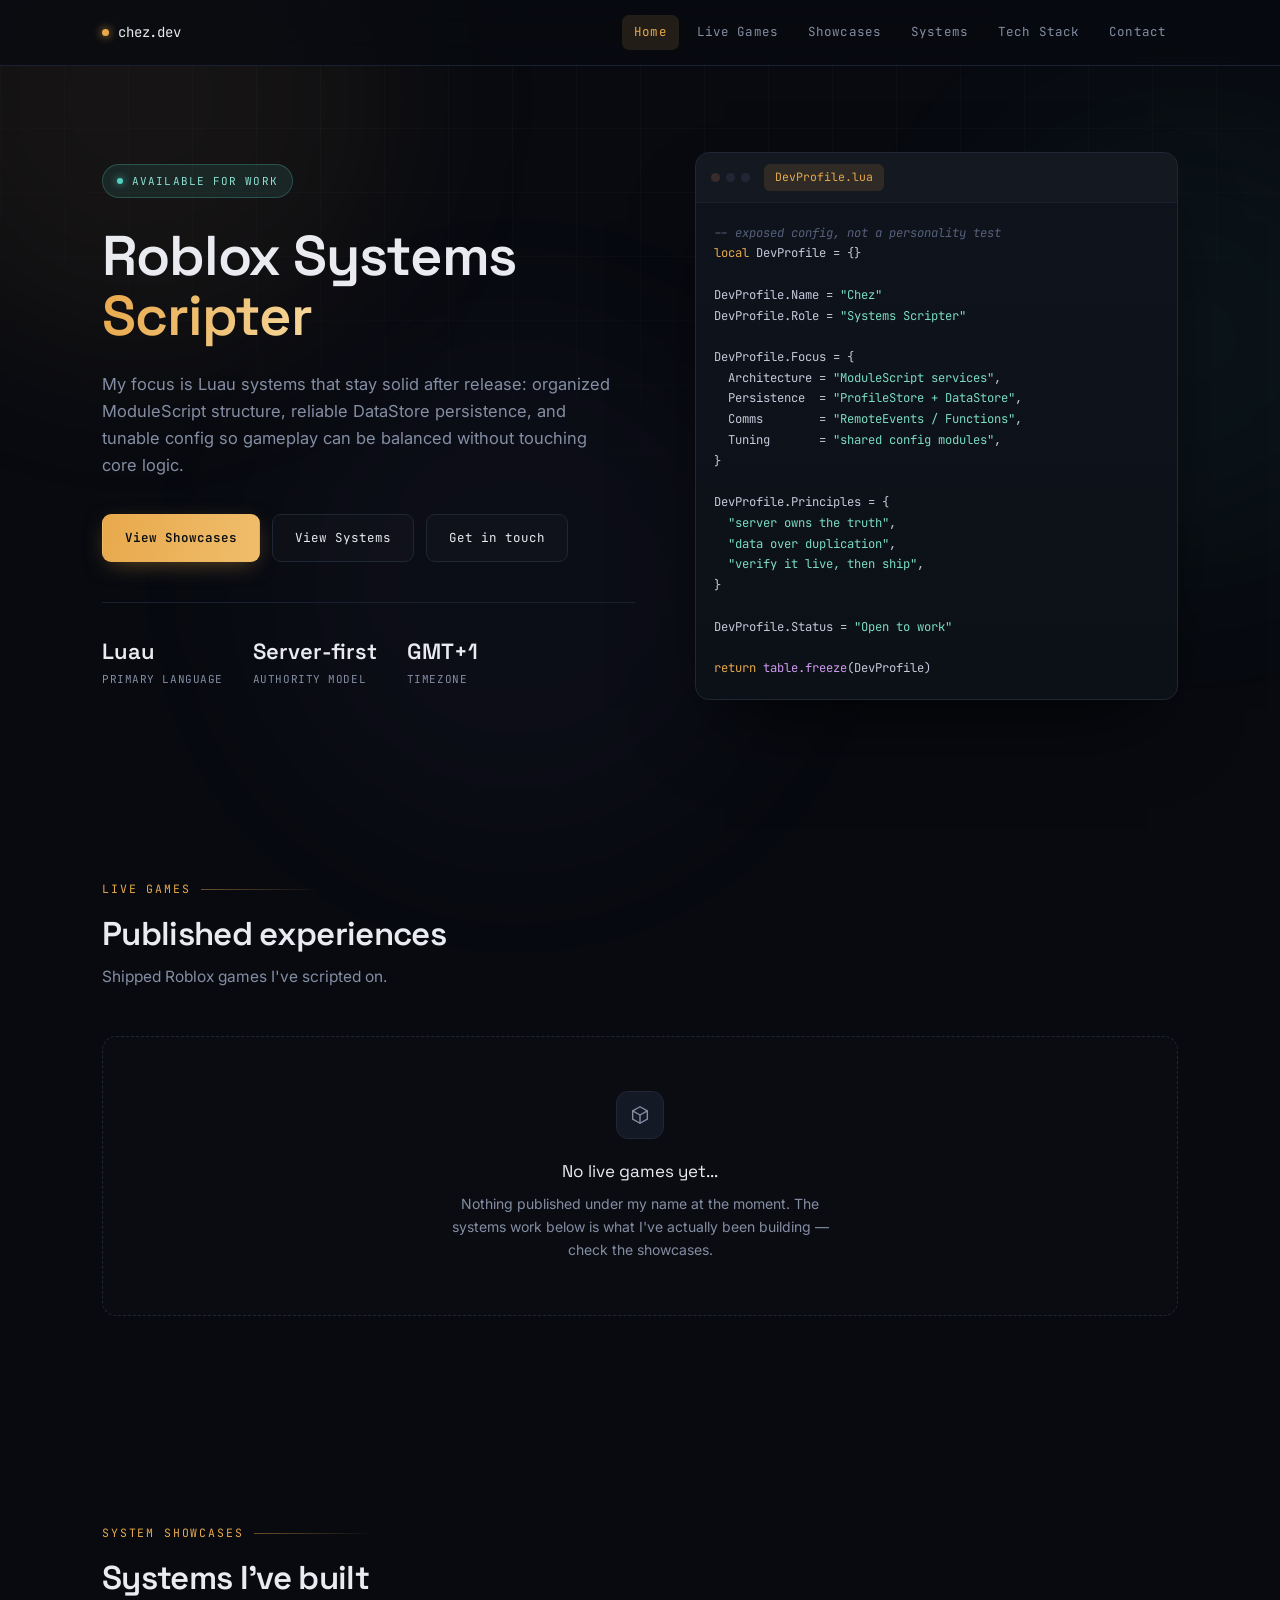
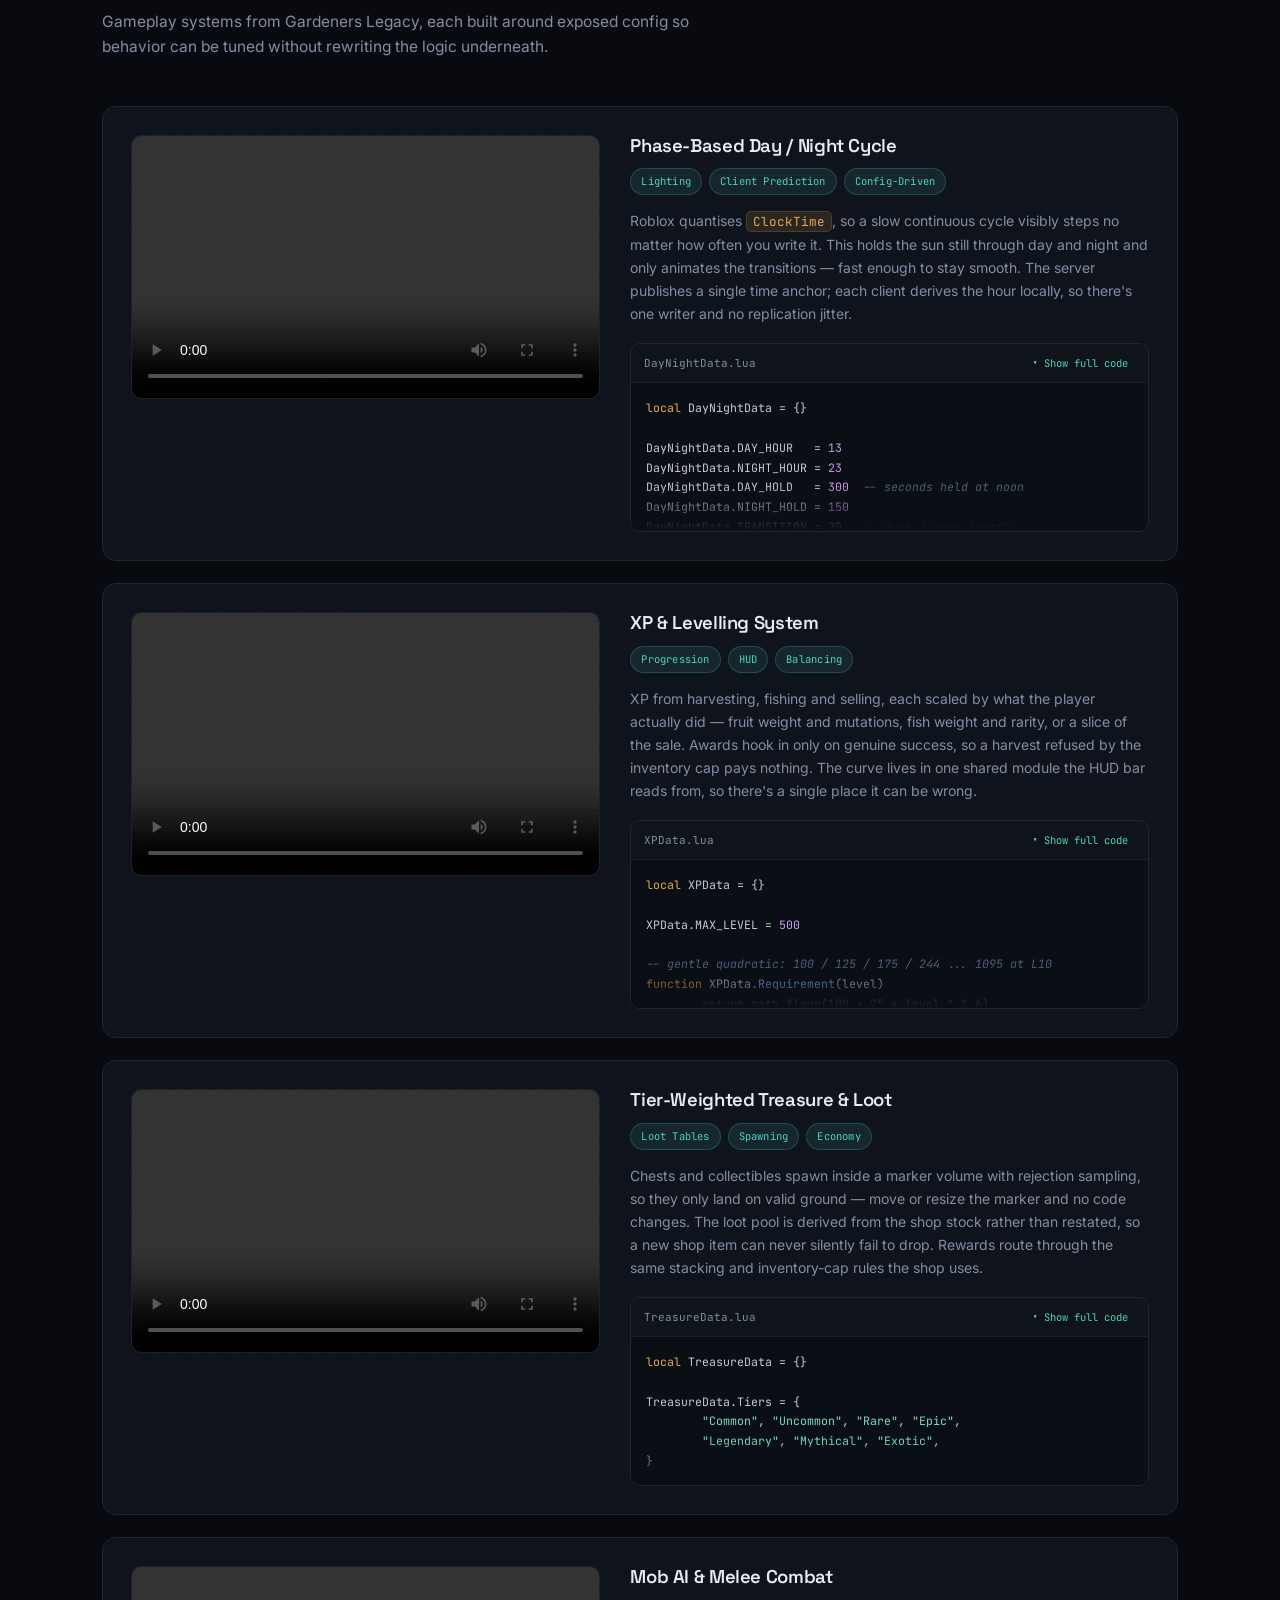
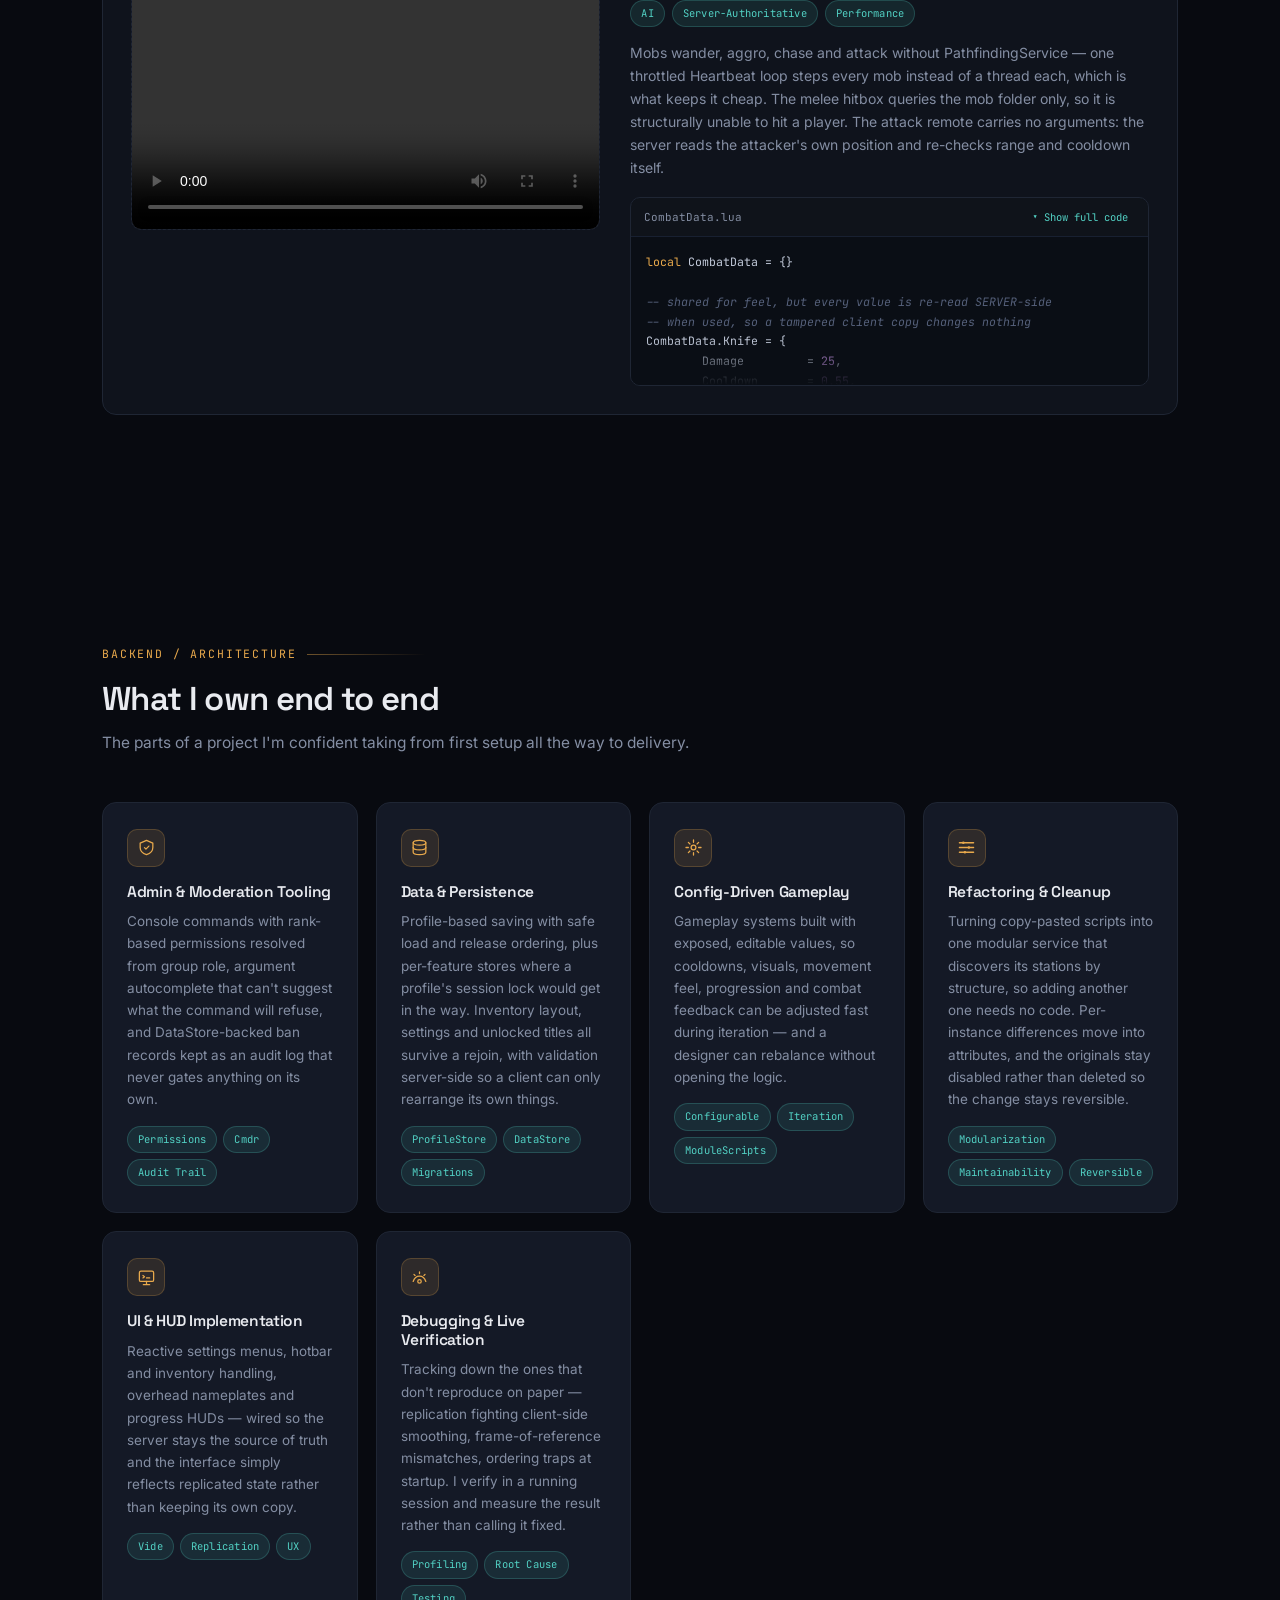
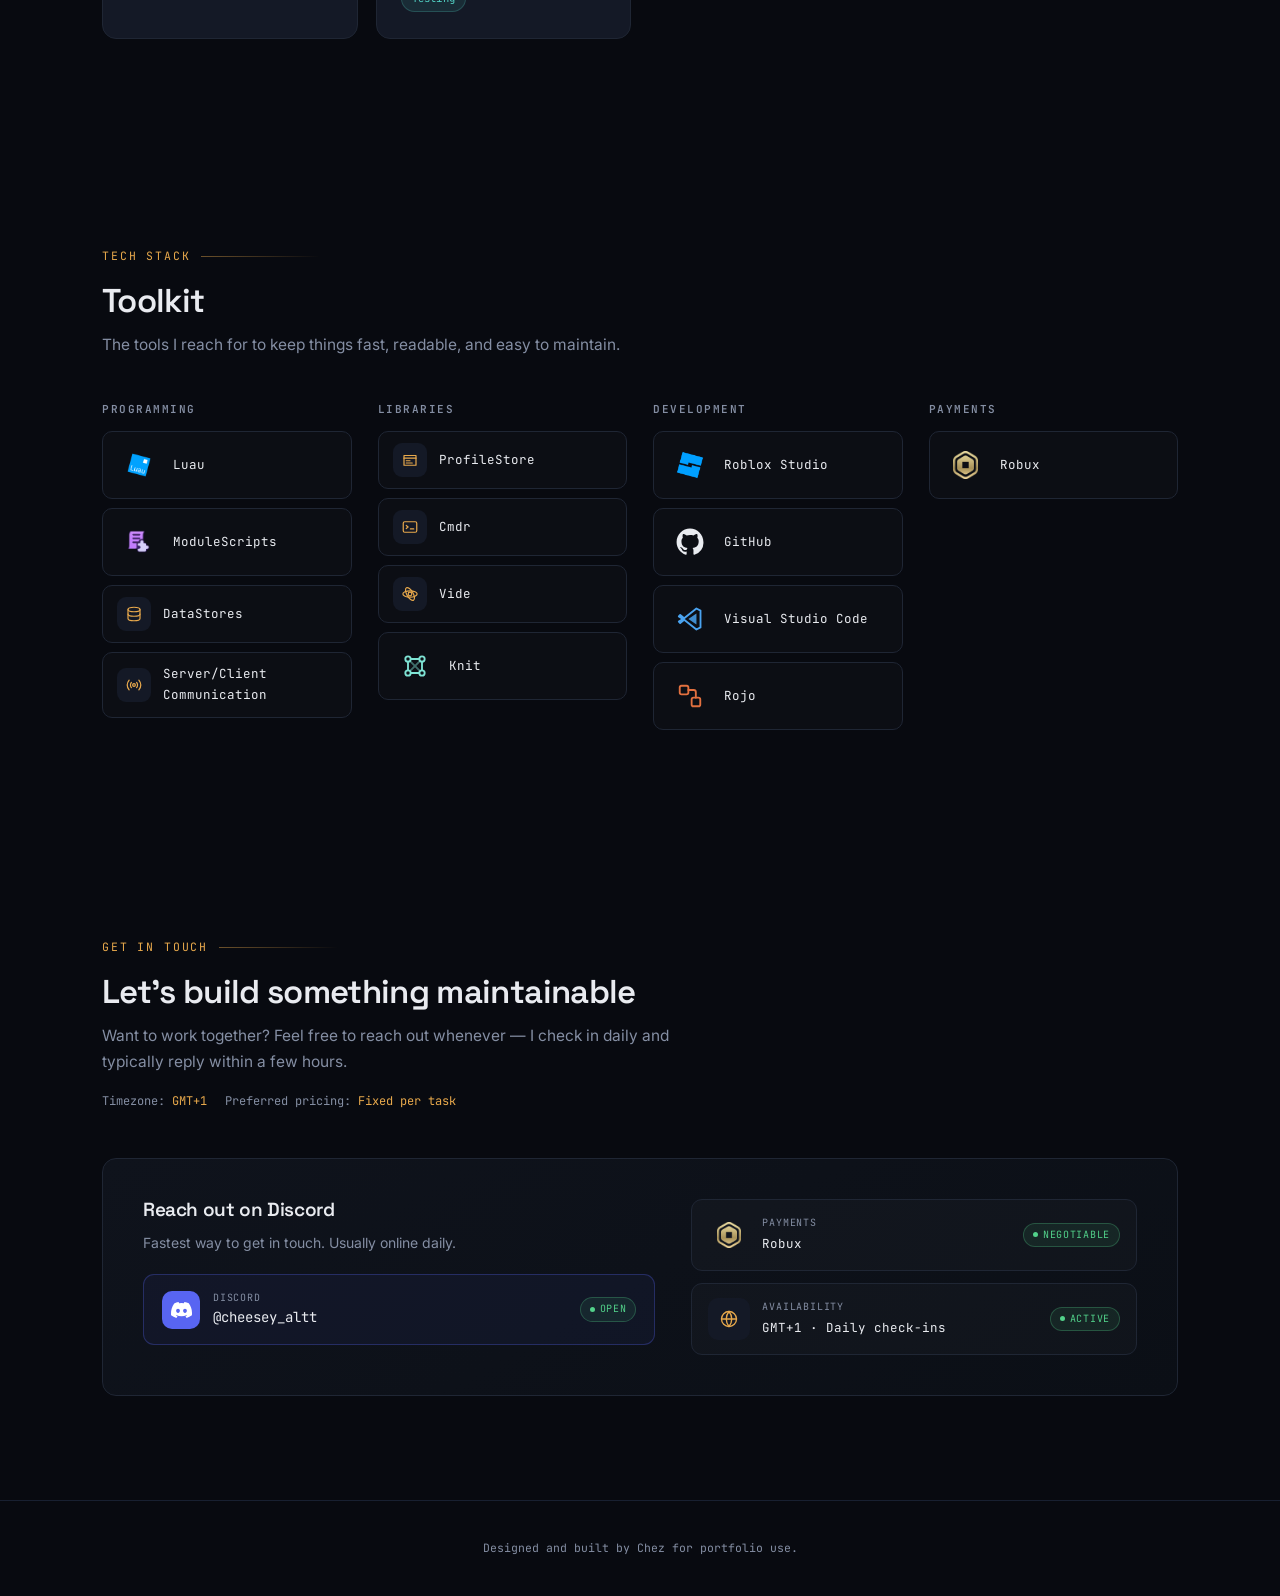
==== commit 8e661933: "Update 20" ====
--- a/index.html
+++ b/index.html
@@ -4,27 +4,29 @@
 <meta charset="UTF-8">
 <meta name="viewport" content="width=device-width, initial-scale=1.0">
 <title>Chez — Roblox Scripting Portfolio</title>
-<meta name="theme-color" content="#0a0d13">
-<link rel="icon" href="data:image/svg+xml,%3Csvg xmlns='http://www.w3.org/2000/svg' viewBox='0 0 24 24'%3E%3Crect width='24' height='24' rx='5' fill='%230a0d13'/%3E%3Ctext x='12' y='17' font-size='14' text-anchor='middle' fill='%23e8a94c' font-family='monospace'%3EC%3C/text%3E%3C/svg%3E">
-<meta name="description" content="Chez is a Roblox systems scripter focused on maintainable Luau architecture and clean interfaces.">
+<meta name="theme-color" content="#080a10">
+<link rel="icon" href="data:image/svg+xml,%3Csvg xmlns='http://www.w3.org/2000/svg' viewBox='0 0 24 24'%3E%3Crect width='24' height='24' rx='6' fill='%23080a10'/%3E%3Ctext x='12' y='17' font-size='14' text-anchor='middle' fill='%23e8a94c' font-family='monospace'%3EC%3C/text%3E%3C/svg%3E">
+<meta name="description" content="Chez is a Roblox systems scripter focused on maintainable Luau architecture, DataStore persistence, and config-driven gameplay.">
 <link rel="preconnect" href="https://fonts.googleapis.com">
 <link rel="preconnect" href="https://fonts.gstatic.com" crossorigin>
 <link href="https://fonts.googleapis.com/css2?family=Space+Grotesk:wght@400;500;600;700&family=Inter:wght@400;500;600&family=JetBrains+Mono:wght@400;500;600&display=swap" rel="stylesheet">
 <style>
   :root{
-    --bg: #0a0d13;
-    --panel: #10141d;
-    --panel-2: #151a25;
-    --line: #232a38;
-    --text: #e7e9ee;
-    --text-dim: #8993a6;
+    --bg: #080a10;
+    --panel: #0f131c;
+    --panel-2: #141926;
+    --line: #1f2634;
+    --line-soft: #182031;
+    --text: #e9ebf0;
+    --text-dim: #848ea3;
     --amber: #e8a94c;
-    --amber-dim: #b8853b;
+    --amber-soft: rgba(232,169,76,0.12);
     --teal: #52d1c4;
-    --danger: #e0645a;
+    --teal-soft: rgba(82,209,196,0.10);
     --green: #52d18a;
-    --radius: 10px;
-    --mono: 'JetBrains Mono', monospace;
+    --violet: #9b8cf0;
+    --radius: 14px;
+    --mono: 'JetBrains Mono', ui-monospace, monospace;
     --display: 'Space Grotesk', sans-serif;
     --body: 'Inter', sans-serif;
   }
@@ -34,350 +36,366 @@
     background: var(--bg);
     color: var(--text);
     font-family: var(--body);
-    line-height: 1.6;
+    line-height: 1.65;
     -webkit-font-smoothing: antialiased;
-  }
-  body::before{
-    content:"";
-    position: fixed; inset: 0;
+    overflow-x: hidden;
+  }
+
+  /* ambient background */
+  .bg-layer{
+    position: fixed; inset: 0; pointer-events: none; z-index: 0;
+  }
+  .bg-grid{
+    position: fixed; inset: 0; pointer-events:none; z-index:0;
     background-image:
-      radial-gradient(circle at 15% 10%, rgba(232,169,76,0.06), transparent 40%),
-      radial-gradient(circle at 85% 30%, rgba(82,209,196,0.05), transparent 45%);
-    pointer-events: none;
-    z-index: 0;
-  }
+      linear-gradient(rgba(255,255,255,0.022) 1px, transparent 1px),
+      linear-gradient(90deg, rgba(255,255,255,0.022) 1px, transparent 1px);
+    background-size: 64px 64px;
+    mask-image: radial-gradient(ellipse 80% 60% at 50% 0%, #000 40%, transparent 100%);
+    -webkit-mask-image: radial-gradient(ellipse 80% 60% at 50% 0%, #000 40%, transparent 100%);
+  }
+  .orb{
+    position: fixed; border-radius: 50%; filter: blur(90px); pointer-events:none; z-index:0;
+    opacity: 0.5;
+  }
+  .orb-a{ width: 520px; height: 520px; top: -160px; left: -120px; background: rgba(232,169,76,0.13); }
+  .orb-b{ width: 460px; height: 460px; top: 12%; right: -140px; background: rgba(82,209,196,0.10); }
+  .orb-c{ width: 520px; height: 520px; bottom: 6%; left: 20%; background: rgba(155,140,240,0.07); }
+
   a{ color: inherit; text-decoration: none; }
-  ::selection{ background: var(--amber); color: #0a0d13; }
-  .lines{
-    position: relative;
-    padding-left: 56px;
-  }
-  .lines::before{
-    content: "";
-    position: absolute;
-    left: 30px; top: 0; bottom: 0;
-    width: 1px;
-    background: var(--line);
-  }
+  ::selection{ background: var(--amber); color: #080a10; }
 
   /* ---------- NAV ---------- */
   header{
     position: sticky; top:0; z-index: 100;
-    background: rgba(10,13,19,0.85);
-    backdrop-filter: blur(10px);
-    border-bottom: 1px solid var(--line);
+    background: rgba(8,10,16,0.72);
+    backdrop-filter: blur(14px);
+    -webkit-backdrop-filter: blur(14px);
+    border-bottom: 1px solid var(--line-soft);
   }
   .nav-wrap{
-    max-width: 1100px; margin: 0 auto;
-    padding: 16px 32px;
-    display: flex; align-items: center; justify-content: space-between;
-    gap: 24px;
+    max-width: 1140px; margin: 0 auto;
+    padding: 15px 32px;
+    display: flex; align-items: center; justify-content: space-between; gap: 24px;
   }
   .brand{
-    font-family: var(--mono); font-size: 14px; color: var(--text-dim);
-    display: flex; align-items: center; gap: 8px;
-  }
-  .brand .dot{ width:8px; height:8px; border-radius:50%; background: var(--amber); box-shadow: 0 0 8px var(--amber); animation: blink 2.2s infinite; }
-  @keyframes blink{ 0%,100%{opacity:1} 50%{opacity:.35} }
-  nav ul{ list-style:none; display:flex; gap: 28px; }
+    font-family: var(--mono); font-size: 14px; color: var(--text);
+    display: flex; align-items: center; gap: 9px; letter-spacing: -0.01em;
+  }
+  .brand .dot{
+    width:7px; height:7px; border-radius:50%; background: var(--amber);
+    box-shadow: 0 0 10px var(--amber); animation: blink 2.4s infinite;
+  }
+  @keyframes blink{ 0%,100%{opacity:1} 50%{opacity:.3} }
+  nav ul{ list-style:none; display:flex; gap: 6px; }
   nav a{
-    font-family: var(--mono); font-size: 13px; color: var(--text-dim);
-    letter-spacing: 0.02em; transition: color .2s;
-    position: relative;
-  }
-  nav a:hover, nav a.active{ color: var(--amber); }
-  nav a::before{ content: "· "; color: var(--amber); opacity:0; transition: opacity .2s; }
-  nav a:hover::before, nav a.active::before{ opacity:1; }
-  .nav-toggle{ display:none; background:none; border:none; color:var(--text); font-size:22px; cursor:pointer; }
-
-  @media (max-width: 720px){
+    font-family: var(--mono); font-size: 12.5px; color: var(--text-dim);
+    letter-spacing: 0.01em; transition: color .2s, background .2s;
+    padding: 7px 12px; border-radius: 7px; display:block;
+  }
+  nav a:hover{ color: var(--text); background: rgba(255,255,255,0.04); }
+  nav a.active{ color: var(--amber); background: var(--amber-soft); }
+  .nav-toggle{
+    display:none; background:rgba(255,255,255,0.04); border:1px solid var(--line);
+    color:var(--text); font-size:16px; cursor:pointer; border-radius:8px;
+    width:38px; height:38px; align-items:center; justify-content:center;
+  }
+
+  @media (max-width: 860px){
     nav ul{
       position: absolute; top: 100%; left:0; right:0;
-      background: var(--panel); border-bottom: 1px solid var(--line);
-      flex-direction: column; padding: 16px 32px; gap: 16px;
-      display: none;
+      background: rgba(12,15,23,0.98); border-bottom: 1px solid var(--line);
+      flex-direction: column; padding: 14px 24px 20px; gap: 4px; display: none;
+      backdrop-filter: blur(14px);
     }
     nav ul.open{ display:flex; }
-    .nav-toggle{ display:block; }
-  }
-
-  section{ position: relative; z-index:1; max-width: 1100px; margin: 0 auto; padding: 100px 32px; }
-  h1,h2,h3{ font-family: var(--display); font-weight: 600; letter-spacing: -0.01em; }
-  h2{ font-size: 30px; margin-bottom: 8px; }
-  .section-sub{ color: var(--text-dim); font-size: 15px; margin-bottom: 44px; max-width: 560px; }
+    .nav-toggle{ display:flex; }
+    .nav-wrap{ padding: 13px 22px; }
+  }
+
+  section{ position: relative; z-index:1; max-width: 1140px; margin: 0 auto; padding: 104px 32px; }
+  @media (max-width: 720px){ section{ padding: 72px 22px; } }
+
+  h1,h2,h3{ font-family: var(--display); font-weight: 600; letter-spacing: -0.02em; line-height:1.2; }
+  h2{ font-size: clamp(26px, 3.4vw, 33px); margin-bottom: 10px; }
+
+  .section-head{ margin-bottom: 46px; }
+  .kicker{
+    font-family: var(--mono); font-size: 11.5px; letter-spacing: 0.16em;
+    text-transform: uppercase; color: var(--amber); margin-bottom: 16px;
+    display:flex; align-items:center; gap:11px;
+  }
+  .kicker::after{
+    content:""; height:1px; flex:1; max-width:120px;
+    background: linear-gradient(90deg, rgba(232,169,76,0.45), transparent);
+  }
+  .section-sub{ color: var(--text-dim); font-size: 15.5px; max-width: 600px; }
 
   /* ---------- HERO ---------- */
-  #home{ padding-top: 80px; padding-bottom: 60px; }
-  .hero-grid{
-    display: grid; grid-template-columns: 1.1fr 0.9fr; gap: 56px; align-items: start;
-  }
-  @media (max-width: 900px){ .hero-grid{ grid-template-columns: 1fr; } }
+  #home{ padding-top: 86px; padding-bottom: 76px; }
+  .hero-grid{ display: grid; grid-template-columns: 1.05fr 0.95fr; gap: 60px; align-items: center; }
+  @media (max-width: 940px){ .hero-grid{ grid-template-columns: 1fr; gap: 44px; } }
+
   .status-pill{
-    display:inline-flex; align-items:center; gap:8px;
-    font-family: var(--mono); font-size: 11px; letter-spacing:0.08em;
-    color: #7bdcc4; background: rgba(82,209,196,0.08); border: 1px solid rgba(82,209,196,0.3);
-    padding: 6px 12px; border-radius: 100px; margin-bottom: 26px;
-  }
-  .status-pill .dot{ width:6px;height:6px;border-radius:50%; background:#52d1c4; }
-  h1.title{ font-size: clamp(34px, 5vw, 52px); line-height: 1.12; margin-bottom: 22px; }
-  h1.title .hl{ color: var(--amber); }
-  .lede{ color: var(--text-dim); font-size: 17px; max-width: 480px; margin-bottom: 34px; }
-  .cta-row{ display:flex; gap: 14px; flex-wrap: wrap; }
+    display:inline-flex; align-items:center; gap:9px;
+    font-family: var(--mono); font-size: 11px; letter-spacing:0.1em;
+    color: #8ce0d4; background: var(--teal-soft);
+    border: 1px solid rgba(82,209,196,0.26);
+    padding: 7px 14px; border-radius: 100px; margin-bottom: 28px;
+  }
+  .status-pill .dot{
+    width:6px;height:6px;border-radius:50%; background:var(--teal);
+    box-shadow: 0 0 8px var(--teal); animation: blink 2.4s infinite;
+  }
+  h1.title{ font-size: clamp(36px, 5.4vw, 56px); line-height: 1.08; margin-bottom: 24px; }
+  h1.title .hl{
+    background: linear-gradient(100deg, var(--amber), #f6d79b);
+    -webkit-background-clip: text; background-clip: text; color: transparent;
+  }
+  .lede{ color: var(--text-dim); font-size: 16.5px; max-width: 520px; margin-bottom: 34px; }
+  .cta-row{ display:flex; gap: 12px; flex-wrap: wrap; }
   .btn{
-    font-family: var(--mono); font-size: 13px; padding: 13px 22px; border-radius: 8px;
+    font-family: var(--mono); font-size: 12.5px; padding: 13px 22px; border-radius: 9px;
     border: 1px solid var(--line); transition: all .2s;
-    display:inline-flex; align-items:center; gap:8px;
-  }
-  .btn-primary{ background: var(--amber); color: #0a0d13; border-color: var(--amber); font-weight: 600; }
-  .btn-primary:hover{ background: #f2ba66; }
-  .btn-ghost:hover{ border-color: var(--amber); color: var(--amber); }
-
+    display:inline-flex; align-items:center; gap:9px; background: rgba(255,255,255,0.02);
+  }
+  .btn-primary{
+    background: linear-gradient(100deg, var(--amber), #f0bd6b);
+    color: #0a0d13; border-color: transparent; font-weight: 600;
+    box-shadow: 0 6px 24px -8px rgba(232,169,76,0.5);
+  }
+  .btn-primary:hover{ transform: translateY(-1px); box-shadow: 0 10px 28px -8px rgba(232,169,76,0.6); }
+  .btn-ghost:hover{ border-color: rgba(232,169,76,0.5); color: var(--amber); transform: translateY(-1px); }
+
+  .hero-stats{
+    display:flex; gap: 30px; margin-top: 40px; padding-top: 30px;
+    border-top: 1px solid var(--line-soft); flex-wrap: wrap;
+  }
+  .hero-stat .n{ font-family: var(--display); font-size: 22px; font-weight:600; color: var(--text); }
+  .hero-stat .l{ font-family: var(--mono); font-size: 11px; color: var(--text-dim); letter-spacing:0.05em; }
+
+  /* code panel */
   .code-panel{
-    background: var(--panel); border: 1px solid var(--line); border-radius: var(--radius);
-    overflow: hidden; box-shadow: 0 30px 60px -20px rgba(0,0,0,0.5);
+    background: linear-gradient(180deg, var(--panel), #0c1017);
+    border: 1px solid var(--line); border-radius: var(--radius);
+    overflow: hidden; box-shadow: 0 40px 80px -30px rgba(0,0,0,0.8);
   }
   .code-tabbar{
-    display:flex; align-items:center; gap: 8px;
-    padding: 10px 14px; background: var(--panel-2); border-bottom: 1px solid var(--line);
+    display:flex; align-items:center; gap: 10px;
+    padding: 11px 15px; background: rgba(255,255,255,0.02);
+    border-bottom: 1px solid var(--line-soft);
   }
   .code-tabbar .tab{
-    font-family: var(--mono); font-size: 12px; color: var(--text-dim);
-    padding: 4px 10px; border-radius: 6px;
-  }
-  .code-tabbar .tab.active{ background: var(--bg); color: var(--amber); }
-  .code-dots{ display:flex; gap:6px; margin-right: 6px; }
+    font-family: var(--mono); font-size: 11.5px; color: var(--amber);
+    padding: 4px 11px; border-radius: 6px; background: var(--amber-soft);
+  }
+  .code-dots{ display:flex; gap:6px; margin-right: 4px; }
   .code-dots span{ width:9px; height:9px; border-radius:50%; background: var(--line); }
+  .code-dots span:first-child{ background:#3a2b2b; }
   pre.code{
-    font-family: var(--mono); font-size: 12.5px; padding: 20px 18px; overflow-x:auto;
-    color: #c7cede;
+    font-family: var(--mono); font-size: 12.2px; padding: 20px 18px; overflow-x:auto;
+    color: #c3cbdb; line-height:1.7;
   }
   pre.code .k{ color: #e8a94c; }
   pre.code .s{ color: #7bdcc4; }
-  pre.code .c{ color: #5b6577; font-style: italic; }
-  pre.code .p{ color: #8f9bb3; }
-  pre.code .n{ color: #d99cf0; }
-
-  /* ---------- PROJECTS / LIVE GAMES ---------- */
-  .games-grid{ display:grid; grid-template-columns: repeat(auto-fill, minmax(260px, 1fr)); gap: 20px; }
-  .game-category{
-    font-family: var(--mono); font-size: 11px; letter-spacing: 0.08em; text-transform: uppercase;
-    color: var(--teal); margin-bottom: 10px; display:block;
-  }
-  .project-card{
-    background: var(--panel); border: 1px solid var(--line); border-radius: var(--radius);
-    overflow: hidden;
-    display: flex; flex-direction: column;
-    transition: border-color .2s;
-  }
-  .project-card:hover{ border-color: #33405a; }
-  .project-index{
-    font-family: var(--mono); font-size: 13px; color: var(--text-dim);
-  }
-  .project-media{
-    width: 100%; aspect-ratio: 16 / 9; overflow: hidden;
-    background: var(--panel-2); border-bottom: 1px solid var(--line);
-    display: flex; align-items: center; justify-content: center;
-    flex-shrink: 0;
-  }
-  .project-media img{ width: 100%; height: 100%; object-fit: cover; display: block; }
-  .project-media .media-placeholder{
-    font-family: var(--mono); font-size: 11.5px; color: var(--text-dim);
-    text-align: center; padding: 0 16px; line-height: 1.5;
-  }
-  .project-card-body{ padding: 20px 22px 22px; }
-  .project-tags{ display:flex; gap:8px; flex-wrap:wrap; margin: 14px 0 16px; }
-  .tag{
-    font-family: var(--mono); font-size: 11px; color: var(--teal);
-    background: rgba(82,209,196,0.08); border: 1px solid rgba(82,209,196,0.25);
-    padding: 4px 10px; border-radius: 100px;
-  }
-  .project-card h3{ font-size: 18px; margin-bottom: 4px; }
-  .project-role{
-    font-family: var(--mono); font-size: 12px; color: var(--amber); margin-bottom: 14px; display:block;
-    text-transform: uppercase; letter-spacing: 0.03em;
-  }
-  .project-card p{ color: var(--text-dim); font-size: 14.5px; }
-  .project-card.placeholder{
-    border-style: dashed; display:flex; align-items:center; justify-content:center;
-    min-height: 120px; color: var(--text-dim); font-family: var(--mono); font-size: 13px;
-    text-align: center;
-  }
-  .game-stats{
-    background: #0a0d13; border: 1px solid var(--line); border-radius: 8px;
-    padding: 12px 14px; margin-bottom: 14px;
-  }
-  .game-desc{ color: var(--text-dim); font-size: 12.5px; margin-bottom: 8px; line-height:1.5; }
-  .game-numbers{ display:flex; gap: 12px; flex-wrap: wrap; font-family: var(--mono); font-size: 11.5px; color: var(--text-dim); }
-  .game-numbers strong{ color: var(--text); }
-  .ccu-stat{ display:inline-flex; align-items:center; gap:5px; }
-  .ccu-dot{
-    width:6px; height:6px; border-radius:50%; background: var(--green);
-    box-shadow: 0 0 6px var(--green); animation: blink 2s infinite;
-  }
-  .btn-roblox{
-    font-family: var(--mono); font-size: 13px; padding: 12px 20px; border-radius: 8px;
-    display:inline-flex; align-items:center; gap:8px;
-    background: #e0645a; color: #fff; font-weight:600; border: none;
-  }
-  .btn-roblox:hover{ background: #ea7168; }
-
-  /* ---------- SYSTEMS SHOWCASE ---------- */
+  pre.code .c{ color: #55607a; font-style: italic; }
+  pre.code .n{ color: #cf9bf0; }
+  pre.code .f{ color: #7fb4ff; }
+
+  /* ---------- EMPTY STATE (live games) ---------- */
+  .empty-state{
+    border: 1px dashed var(--line); border-radius: var(--radius);
+    background: rgba(255,255,255,0.012);
+    padding: 54px 30px; text-align: center;
+  }
+  .empty-state .icon{
+    width: 48px; height: 48px; margin: 0 auto 18px; border-radius: 12px;
+    background: var(--panel-2); border: 1px solid var(--line);
+    display:flex; align-items:center; justify-content:center; color: var(--text-dim);
+  }
+  .empty-state .title{ font-family: var(--display); font-size: 17px; margin-bottom: 7px; }
+  .empty-state .sub{ color: var(--text-dim); font-size: 14px; max-width: 400px; margin: 0 auto; }
+
+  /* ---------- SHOWCASES ---------- */
   .showcase-card{
     background: var(--panel); border: 1px solid var(--line); border-radius: var(--radius);
-    padding: 30px; margin-bottom: 24px;
-    display: grid; grid-template-columns: 1fr 1.05fr; gap: 32px; align-items: start;
-  }
-  @media (max-width: 850px){ .showcase-card{ grid-template-columns: 1fr; } }
+    padding: 28px; margin-bottom: 22px;
+    display: grid; grid-template-columns: 0.95fr 1.05fr; gap: 30px; align-items: start;
+    transition: border-color .25s, transform .25s;
+  }
+  .showcase-card:hover{ border-color: #2c374d; }
+  @media (max-width: 900px){ .showcase-card{ grid-template-columns: 1fr; padding: 22px; } }
+
   .showcase-media{
-    position: relative; width: 100%; aspect-ratio: 16 / 9; border-radius: 8px;
+    position: relative; width: 100%; aspect-ratio: 16 / 9; border-radius: 10px;
     background: var(--panel-2); border: 1px dashed var(--line);
     display: flex; align-items: center; justify-content: center; overflow: hidden;
   }
   .showcase-media video{ width:100%; height:100%; object-fit: cover; display:block; }
   .showcase-media .media-placeholder{
-    font-family: var(--mono); font-size: 12px; color: var(--text-dim); text-align:center; padding: 0 20px;
+    font-family: var(--mono); font-size: 11.5px; color: var(--text-dim); text-align:center; padding: 0 20px;
   }
   .showcase-media .play-ring{
-    width: 46px; height: 46px; border-radius: 50%; border: 1px solid var(--line);
-    display:flex; align-items:center; justify-content:center; margin: 0 auto 12px;
-    color: var(--amber); font-size: 14px;
-  }
-  .showcase-role{ font-family: var(--mono); font-size: 12px; color: var(--amber); display:block; margin-bottom: 6px; }
-  .showcase-card h3{ font-size: 19px; margin-bottom: 10px; }
-  .showcase-tags{ display:flex; gap:8px; flex-wrap:wrap; margin-bottom: 14px; }
-  .showcase-card > div > p.showcase-desc{ color: var(--text-dim); font-size: 14px; margin-bottom: 18px; }
+    width: 44px; height: 44px; border-radius: 50%; border: 1px solid var(--line);
+    display:flex; align-items:center; justify-content:center; margin: 0 auto 11px;
+    color: var(--amber); font-size: 13px; background: rgba(232,169,76,0.06);
+  }
+  .showcase-card h3{ font-size: 18.5px; margin-bottom: 11px; }
+  .showcase-tags{ display:flex; gap:7px; flex-wrap:wrap; margin-bottom: 14px; }
+  .tag{
+    font-family: var(--mono); font-size: 10.5px; color: var(--teal);
+    background: var(--teal-soft); border: 1px solid rgba(82,209,196,0.22);
+    padding: 4px 10px; border-radius: 100px; letter-spacing: 0.02em;
+  }
+  .showcase-desc{ color: var(--text-dim); font-size: 14px; margin-bottom: 18px; }
+  .showcase-desc code{
+    font-family: var(--mono); font-size: 12.5px; color: var(--amber);
+    background: var(--amber-soft); border: 1px solid rgba(232,169,76,0.18);
+    padding: 1px 6px; border-radius: 5px;
+  }
+
   .mini-code-panel{
-    background: #0d1017; border: 1px solid var(--line); border-radius: 8px; overflow: hidden;
+    background: #0a0e15; border: 1px solid var(--line); border-radius: 10px; overflow: hidden;
   }
   .mini-code-tabbar{
     display:flex; align-items:center; justify-content:space-between;
-    padding: 8px 12px; background: var(--panel-2); border-bottom: 1px solid var(--line);
-    font-family: var(--mono); font-size: 11.5px; color: var(--text-dim);
+    padding: 9px 13px; background: rgba(255,255,255,0.02); border-bottom: 1px solid var(--line-soft);
+    font-family: var(--mono); font-size: 11px; color: var(--text-dim);
   }
   .code-toggle{
     background:none; border: none; color: var(--teal); font-family: var(--mono);
-    font-size: 11px; cursor: pointer; display:flex; align-items:center; gap:4px;
-  }
+    font-size: 10.5px; cursor: pointer; display:flex; align-items:center; gap:5px;
+    padding: 3px 7px; border-radius: 5px; transition: background .2s;
+  }
+  .code-toggle:hover{ background: var(--teal-soft); }
   .mini-code-body{
-    max-height: 130px; overflow: hidden; position: relative;
-    transition: max-height .35s ease;
+    max-height: 148px; overflow: hidden; position: relative;
+    transition: max-height .4s ease;
   }
   .mini-code-body::after{
-    content:""; position:absolute; left:0; right:0; bottom:0; height:40px;
-    background: linear-gradient(to bottom, transparent, #0d1017);
-    transition: opacity .2s;
-  }
-  .mini-code-body.expanded{ max-height: 900px; }
+    content:""; position:absolute; left:0; right:0; bottom:0; height:46px;
+    background: linear-gradient(to bottom, transparent, #0a0e15);
+    transition: opacity .25s; pointer-events:none;
+  }
+  .mini-code-body.expanded{ max-height: 1100px; overflow-y: auto; }
   .mini-code-body.expanded::after{ opacity: 0; }
-  .mini-code-body pre.code{ padding: 16px; font-size: 12px; }
+  .mini-code-body pre.code{ padding: 15px; font-size: 11.6px; }
 
   /* ---------- SYSTEMS GRID ---------- */
-  .systems-grid{ display:grid; grid-template-columns: repeat(3, 1fr); gap: 20px; }
-  @media (max-width: 800px){ .systems-grid{ grid-template-columns: 1fr; } }
+  .systems-grid{ display:grid; grid-template-columns: repeat(auto-fit, minmax(250px, 1fr)); gap: 18px; }
   .system-card{
     background: var(--panel-2); border: 1px solid var(--line); border-radius: var(--radius);
-    padding: 24px;
-  }
-  .system-card .icon{ font-size: 20px; margin-bottom: 14px; color: var(--amber); }
-  .system-card h3{ font-size: 16px; margin-bottom: 8px; }
+    padding: 26px 24px; transition: border-color .25s, transform .25s;
+  }
+  .system-card:hover{ border-color: #2c374d; transform: translateY(-2px); }
+  .system-card .icon{
+    width: 38px; height: 38px; border-radius: 10px; margin-bottom: 16px;
+    background: var(--amber-soft); border: 1px solid rgba(232,169,76,0.22);
+    display:flex; align-items:center; justify-content:center; color: var(--amber);
+  }
+  .system-card h3{ font-size: 15.5px; margin-bottom: 9px; }
   .system-card p{ color: var(--text-dim); font-size: 13.5px; }
+  .system-card .project-tags{ display:flex; gap:6px; flex-wrap:wrap; margin-top: 15px; }
 
   /* ---------- TECH STACK ---------- */
-  .stack-groups{ display:grid; grid-template-columns: repeat(2, 1fr); gap: 30px; }
-  @media (max-width: 700px){ .stack-groups{ grid-template-columns: 1fr; } }
+  .stack-groups{ display:grid; grid-template-columns: repeat(auto-fit, minmax(210px, 1fr)); gap: 26px; }
   .stack-group h3{
-    font-family: var(--mono); font-size: 12px; color: var(--text-dim);
-    text-transform: uppercase; letter-spacing: 0.1em; margin-bottom: 16px;
-  }
-  .stack-chips{ display:flex; flex-direction:column; gap:10px; }
+    font-family: var(--mono); font-size: 11px; color: var(--text-dim);
+    text-transform: uppercase; letter-spacing: 0.14em; margin-bottom: 15px;
+  }
+  .stack-chips{ display:flex; flex-direction:column; gap:9px; }
   .tech-item{
-    background: #0a0d13; border: 1px solid var(--line); border-radius: 8px;
-    padding: 13px 16px; display:flex; align-items:center; gap:12px;
-  }
+    background: rgba(255,255,255,0.018); border: 1px solid var(--line); border-radius: 10px;
+    padding: 11px 14px; display:flex; align-items:center; gap:12px;
+    transition: border-color .2s, background .2s;
+  }
+  .tech-item:hover{ border-color: #2c374d; background: rgba(255,255,255,0.032); }
   .tech-item .t-icon{
-    width: 34px; height:34px; border-radius:8px; background: var(--panel-2);
+    width: 34px; height:34px; border-radius:9px; background: var(--panel-2);
     display:flex; align-items:center; justify-content:center; color: var(--amber); flex-shrink:0;
   }
   .tech-item .t-icon svg{ width:18px; height:18px; }
   .tech-item .t-icon img{ width:18px; height:18px; object-fit:contain; }
-  .tech-item .t-name{ font-family: var(--mono); font-size: 13px; color: var(--text); }
-  .t-icon.coin{
-    background: transparent;
-    border: none;
-    font-family: var(--mono); font-weight:700; font-size: 10.5px; color: var(--amber);
-  }
-  .t-icon.brand{ background: transparent; border: none; width: 48px; height: 48px; }
-  .t-icon.brand svg{ width: 30px; height: 30px; }
-  .t-icon.brand img{ width: 30px; height: 30px; }
-  .t-icon.brand-github{ background: transparent; }
-  .t-icon.brand-studio{ background: transparent; }
-  .t-icon.brand-luau{ background: transparent; }
-  .t-icon.brand-modulescripts{ background: transparent; }
-  .t-icon.brand-robux{ background: transparent; width: 48px; height: 48px; }
-  .t-icon.brand-robux svg{ width: 30px; height: 30px; }
-  .t-icon.brand-robux img{ width: 30px; height: 30px; }
+  .tech-item .t-name{ font-family: var(--mono); font-size: 12.5px; color: var(--text); }
+  .t-icon.brand{ background: transparent; border: none; width: 44px; height: 44px; }
+  .t-icon.brand svg{ width: 28px; height: 28px; }
+  .t-icon.brand img{ width: 28px; height: 28px; }
+  .t-icon.brand-robux{ background: transparent; width: 44px; height: 44px; }
+  .t-icon.brand-robux svg{ width: 28px; height: 28px; }
+  .t-icon.brand-robux img{ width: 28px; height: 28px; }
 
   /* ---------- CONTACT ---------- */
   .contact-meta-line{
-    font-family: var(--mono); font-size: 12.5px; color: var(--text-dim); margin-bottom: 36px;
-    margin-top: -24px;
+    font-family: var(--mono); font-size: 12px; color: var(--text-dim); margin-top: 18px;
+    display:flex; gap: 18px; flex-wrap: wrap;
   }
   .contact-meta-line span{ color: var(--amber); }
   .contact-panel{
-    background: var(--panel); border: 1px solid var(--line); border-radius: var(--radius);
-    padding: 44px; display:grid; grid-template-columns: 1.2fr 1fr; gap: 40px;
-  }
-  @media (max-width: 750px){ .contact-panel{ grid-template-columns: 1fr; } }
-  .contact-panel h2{ margin-bottom: 14px; }
+    background: linear-gradient(150deg, var(--panel), #0b0f16);
+    border: 1px solid var(--line); border-radius: var(--radius);
+    padding: 40px; display:grid; grid-template-columns: 1.15fr 1fr; gap: 36px;
+    margin-top: 42px;
+  }
+  @media (max-width: 820px){ .contact-panel{ grid-template-columns: 1fr; padding: 28px; } }
+  .contact-panel h3{ font-size: 19px; margin-bottom: 9px; }
+  .contact-panel .p-sub{ color:var(--text-dim); font-size:14px; }
   .status-badge{
-    font-family: var(--mono); font-size: 10.5px; letter-spacing: 0.06em;
-    color: var(--green); background: rgba(82,209,138,0.1); border: 1px solid rgba(82,209,138,0.3);
+    font-family: var(--mono); font-size: 10px; letter-spacing: 0.07em;
+    color: var(--green); background: rgba(82,209,138,0.09); border: 1px solid rgba(82,209,138,0.28);
     padding: 3px 9px; border-radius: 100px; text-transform: uppercase;
-    display:inline-flex; align-items:center; gap:5px;
+    display:inline-flex; align-items:center; gap:5px; white-space: nowrap;
   }
   .status-badge::before{ content:""; width:5px; height:5px; border-radius:50%; background: var(--green); }
   .discord-btn{
     display:flex; align-items:center; justify-content:space-between; gap: 12px;
-    background: #0a0d13; border: 1px solid var(--line); border-radius: 8px;
-    padding: 16px 20px; margin-top: 18px; transition: border-color .2s;
-  }
-  .discord-btn:hover{ border-color: var(--teal); }
-  .discord-btn .d-left{ display:flex; align-items:center; gap:12px; }
+    background: rgba(88,101,242,0.06); border: 1px solid rgba(88,101,242,0.3); border-radius: 11px;
+    padding: 15px 18px; margin-top: 20px; transition: all .2s;
+  }
+  .discord-btn:hover{ border-color: rgba(88,101,242,0.65); background: rgba(88,101,242,0.12); transform: translateY(-1px); }
+  .discord-btn .d-left{ display:flex; align-items:center; gap:13px; }
   .discord-btn .d-icon{
-    width: 36px; height:36px; border-radius:8px; background: #5865F2;
-    display:flex; align-items:center; justify-content:center; font-size:16px; flex-shrink:0;
-  }
-  .discord-btn .d-text .label{ font-family: var(--mono); font-size: 11px; color: var(--text-dim); }
+    width: 38px; height:38px; border-radius:10px; background: #5865F2;
+    display:flex; align-items:center; justify-content:center; flex-shrink:0;
+  }
+  .discord-btn .d-text .label{ font-family: var(--mono); font-size: 10px; color: var(--text-dim); letter-spacing:0.08em; }
   .discord-btn .d-text .handle{ font-family: var(--mono); font-size: 14px; color: var(--text); }
-  .meta-list{ display:flex; flex-direction:column; gap: 14px; }
+  .meta-list{ display:flex; flex-direction:column; gap: 12px; }
   .meta-card{
-    background: #0a0d13; border: 1px solid var(--line); border-radius: 8px;
-    padding: 16px 18px; display:flex; align-items:center; justify-content:space-between; gap:12px;
+    background: rgba(255,255,255,0.018); border: 1px solid var(--line); border-radius: 11px;
+    padding: 14px 16px; display:flex; align-items:center; justify-content:space-between; gap:12px;
   }
   .meta-card .m-left{ display:flex; align-items:center; gap: 12px; }
   .meta-card .m-icon{
-    width: 44px; height:44px; border-radius:8px; background: var(--panel-2);
-    display:flex; align-items:center; justify-content:center; font-size:20px; flex-shrink:0;
-    color: var(--amber); font-family: var(--mono); font-weight:600;
-  }
-  .meta-card .m-label{ font-family: var(--mono); font-size: 10.5px; color: var(--text-dim); text-transform: uppercase; letter-spacing: 0.06em; }
-  .meta-card .m-value{ font-family: var(--mono); font-size: 13px; color: var(--text); margin-top: 2px; }
-  .m-icon.coin{
-    background: transparent;
-    border: none;
-  }
-  .m-icon img{ width:26px; height:26px; object-fit:contain; }
+    width: 42px; height:42px; border-radius:10px; background: var(--panel-2);
+    display:flex; align-items:center; justify-content:center; font-size:19px; flex-shrink:0;
+    color: var(--amber);
+  }
+  .meta-card .m-icon.coin{ background: transparent; }
+  .meta-card .m-icon img{ width:26px; height:26px; object-fit:contain; }
+  .meta-card .m-label{ font-family: var(--mono); font-size: 10px; color: var(--text-dim); text-transform: uppercase; letter-spacing: 0.08em; }
+  .meta-card .m-value{ font-family: var(--mono); font-size: 12.5px; color: var(--text); margin-top: 2px; }
 
   footer{
-    text-align:center; padding: 40px 32px; color: var(--text-dim);
-    font-family: var(--mono); font-size: 12px; border-top: 1px solid var(--line);
-  }
-
-  .reveal{ opacity:0; transform: translateY(16px); transition: opacity .6s ease, transform .6s ease; }
+    position: relative; z-index:1;
+    text-align:center; padding: 38px 32px; color: var(--text-dim);
+    font-family: var(--mono); font-size: 11.5px; border-top: 1px solid var(--line-soft);
+  }
+
+  .reveal{ opacity:0; transform: translateY(18px); transition: opacity .7s ease, transform .7s ease; }
   .reveal.in{ opacity:1; transform: translateY(0); }
+
+  @media (prefers-reduced-motion: reduce){
+    *{ animation: none !important; transition: none !important; }
+    .reveal{ opacity:1; transform:none; }
+  }
 </style>
 </head>
 <body>
+
+<div class="bg-grid"></div>
+<div class="orb orb-a"></div>
+<div class="orb orb-b"></div>
+<div class="orb orb-c"></div>
 
 <header>
   <div class="nav-wrap">
@@ -400,32 +418,50 @@
   <div class="hero-grid">
     <div>
       <span class="status-pill"><span class="dot"></span> AVAILABLE FOR WORK</span>
-      <h1 class="title">Roblox Systems Scripter <span class="hl">Developer</span></h1>
-      <p class="lede">My focus is Luau systems that stay solid after release: organized ModuleScript structure, reliable DataStore saving, and room to grow as a project scales.</p>
+      <h1 class="title">Roblox Systems <span class="hl">Scripter</span></h1>
+      <p class="lede">My focus is Luau systems that stay solid after release: organized ModuleScript structure, reliable DataStore persistence, and tunable config so gameplay can be balanced without touching core logic.</p>
       <div class="cta-row">
-        <a href="#projects" class="btn btn-primary">View Live Games</a>
+        <a href="#showcases" class="btn btn-primary">View Showcases</a>
         <a href="#systems" class="btn btn-ghost">View Systems</a>
-        <a href="#contact" class="btn btn-ghost">Discord: @cheesey_real</a>
+        <a href="#contact" class="btn btn-ghost">Get in touch</a>
+      </div>
+      <div class="hero-stats">
+        <div class="hero-stat">
+          <div class="n">Luau</div>
+          <div class="l">PRIMARY LANGUAGE</div>
+        </div>
+        <div class="hero-stat">
+          <div class="n">Server-first</div>
+          <div class="l">AUTHORITY MODEL</div>
+        </div>
+        <div class="hero-stat">
+          <div class="n">GMT+1</div>
+          <div class="l">TIMEZONE</div>
+        </div>
       </div>
     </div>
     <div class="code-panel reveal">
       <div class="code-tabbar">
         <div class="code-dots"><span></span><span></span><span></span></div>
-        <div class="tab active">DevProfile.lua</div>
+        <div class="tab">DevProfile.lua</div>
       </div>
       <pre class="code"><span class="c">-- exposed config, not a personality test</span>
 <span class="k">local</span> DevProfile = {}
 
 DevProfile.Name = <span class="s">"Chez"</span>
-DevProfile.Roles = {
-  <span class="s">"Systems Scripter"</span>,
+DevProfile.Role = <span class="s">"Systems Scripter"</span>
+
+DevProfile.Focus = {
+  Architecture = <span class="s">"ModuleScript services"</span>,
+  Persistence  = <span class="s">"ProfileStore + DataStore"</span>,
+  Comms        = <span class="s">"RemoteEvents / Functions"</span>,
+  Tuning       = <span class="s">"shared config modules"</span>,
 }
 
-DevProfile.Focus = {
-  Architecture = <span class="s">"ModuleScript-based"</span>,
-  Persistence  = <span class="s">"DataStore"</span>,
-  Comms        = <span class="s">"RemoteEvents"</span>,
-  Tooling      = <span class="s">"Roblox Studio"</span>,
+DevProfile.Principles = {
+  <span class="s">"server owns the truth"</span>,
+  <span class="s">"data over duplication"</span>,
+  <span class="s">"verify it live, then ship"</span>,
 }
 
 DevProfile.Status = <span class="s">"Open to work"</span>
@@ -436,112 +472,296 @@
 </section>
 
 <section id="projects">
-  <h2>Live Games</h2>
-  <p class="section-sub">Recent builds where I handled the scripting and interface work myself.</p>
-
-  <div class="games-grid">
-    <!--
-      Live Roblox stats: this card's Place ID is set below, and (to skip an extra network
-      round trip) its Universe ID is pre-filled too — found once and hardcoded since it
-      never changes for a given game. This card automatically pulls a live thumbnail plus
-      name / visits / favorites / playing now / max players from Roblox's public API on
-      page load. Update the "Play on Roblox" href to your real game URL. If Roblox's API
-      (or the CORS proxy) ever fails, it falls back to a static message instead of hanging.
-    -->
-    <div class="project-card reveal" data-roblox-place-id="2753915549" data-roblox-universe-id="994732206">
-      <!-- Local fallback screenshot — used until (or unless) a live thumbnail loads above -->
-      <div class="project-media">
-        <img src="Images/clean-the-waterpark.png" alt="Clean the Waterpark screenshot"
-             onerror="this.style.display='none'; this.nextElementSibling.style.display='block';">
-        <div class="media-placeholder" style="display:none;">+ Add screenshot<br>to Images/clean-the-waterpark.png</div>
-      </div>
-      <div class="project-card-body">
-        <span class="game-category">Live Roblox Experience</span>
-        <h3><span class="game-title">Clean the Waterpark</span></h3>
-        <span class="project-role">My role: Scripter</span>
-        <div class="game-stats">
-          <div class="game-desc">🎮 <span class="stat-desc">Loading live game info…</span></div>
-          <div class="game-numbers">
-            <span class="ccu-stat"><span class="ccu-dot"></span><strong class="stat-ccu">--</strong> playing now</span>
-            <span><strong class="stat-visits">--</strong> visits</span>
-            <span><strong class="stat-favorites">--</strong> favorites</span>
-            <span><strong class="stat-maxplayers">--</strong> max players</span>
-          </div>
-        </div>
-        <div class="project-tags">
-          <span class="tag">Luau</span>
-          <span class="tag">Live Experience</span>
-          <span class="tag">Roblox</span>
-          <span class="tag">Public Release</span>
-        </div>
-        <div style="margin-top:18px;">
-          <!-- Update this href to your real Roblox game URL -->
-          <a href="#" target="_blank" rel="noopener noreferrer" class="btn-roblox">▶ Play on Roblox</a>
-        </div>
-      </div>
-    </div>
-  </div>
-
+  <div class="section-head">
+    <div class="kicker">Live Games</div>
+    <h2>Published experiences</h2>
+    <p class="section-sub">Shipped Roblox games I've scripted on.</p>
+  </div>
+
+  <div class="empty-state reveal">
+    <div class="icon">
+      <svg viewBox="0 0 24 24" fill="none" stroke="currentColor" stroke-width="1.5" stroke-linecap="round" stroke-linejoin="round" width="22" height="22">
+        <path d="M12 3 L20 7.5 L20 16.5 L12 21 L4 16.5 L4 7.5 Z"/>
+        <path d="M4 7.5 L12 12 L20 7.5"/><path d="M12 12 L12 21"/>
+      </svg>
+    </div>
+    <div class="title">No live games yet...</div>
+    <div class="sub">Nothing published under my name at the moment. The systems work below is what I've actually been building — check the showcases.</div>
+  </div>
 </section>
 
 <section id="showcases">
-  <h2>System Showcases</h2>
-  <p class="section-sub">Clips, tags, and the actual config behind each system — built so behavior can be tuned without touching core logic.</p>
-
+  <div class="section-head">
+    <div class="kicker">System Showcases</div>
+    <h2>Systems I've built</h2>
+    <p class="section-sub">Gameplay systems from Gardeners Legacy, each built around exposed config so behavior can be tuned without rewriting the logic underneath.</p>
+  </div>
+
+  <!-- 01 -->
   <div class="showcase-card reveal">
-    <!-- Place your clip at Clips/dispatcher.mp4 (or update the src below to match your filename) -->
+    <!-- Place a clip at Clips/daynight.mp4 to replace this placeholder -->
     <div class="showcase-media">
       <video controls preload="metadata"
              onerror="this.style.display='none'; this.nextElementSibling.style.display='block';">
-        <source src="Clips/dispatcher.mp4" type="video/mp4">
+        <source src="Clips/daynight.mp4" type="video/mp4">
       </video>
       <div class="media-placeholder" style="display:none;">
-        <div class="play-ring">▶</div>
-        + Add gameplay clip<br>to Clips/dispatcher.mp4
+        <div class="play-ring">&#9654;</div>
+        Add a clip at Clips/daynight.mp4
       </div>
     </div>
     <div>
-      <h3>Rank-Based Command Dispatcher</h3>
+      <h3>Phase-Based Day / Night Cycle</h3>
       <div class="showcase-tags">
-        <span class="tag">Moderation</span>
-        <span class="tag">Rank-Based</span>
+        <span class="tag">Lighting</span>
+        <span class="tag">Client Prediction</span>
         <span class="tag">Config-Driven</span>
       </div>
-      <p class="showcase-desc">A chat command system with rank-checked permissions and a shared argument-validation pattern, built so new commands can be added without repeating permission or parsing logic.</p>
+      <p class="showcase-desc">Roblox quantises <code>ClockTime</code>, so a slow continuous cycle visibly steps no matter how often you write it. This holds the sun still through day and night and only animates the transitions — fast enough to stay smooth. The server publishes a single time anchor; each client derives the hour locally, so there's one writer and no replication jitter.</p>
       <div class="mini-code-panel">
         <div class="mini-code-tabbar">
-          <span>DispatcherConfig.lua</span>
-          <button class="code-toggle" onclick="this.closest('.showcase-card').querySelector('.mini-code-body').classList.toggle('expanded'); this.textContent = this.textContent.includes('Show') ? 'v Hide full code' : 'v Show full code';">v Show full code</button>
+          <span>DayNightData.lua</span>
+          <button class="code-toggle" onclick="toggleCode(this)">&#9662; Show full code</button>
         </div>
         <div class="mini-code-body">
-          <pre class="code"><span class="k">local</span> Commands = {}
-
-Commands.RequiredArgs = {
-  kick = { <span class="s">"player"</span>, <span class="s">"reason"</span> },
-  ban  = { <span class="s">"player"</span>, <span class="s">"duration"</span>, <span class="s">"reason"</span> },
-  warn = { <span class="s">"player"</span>, <span class="s">"reason"</span> },
+          <pre class="code"><span class="k">local</span> DayNightData = {}
+
+DayNightData.DAY_HOUR   = <span class="n">13</span>
+DayNightData.NIGHT_HOUR = <span class="n">23</span>
+DayNightData.DAY_HOLD   = <span class="n">300</span>  <span class="c">-- seconds held at noon</span>
+DayNightData.NIGHT_HOLD = <span class="n">150</span>
+DayNightData.TRANSITION = <span class="n">20</span>   <span class="c">-- dusk / dawn length</span>
+DayNightData.EASE_BLEND = <span class="n">0.7</span>
+
+<span class="c">-- sun and moon sit 12h apart on one track, so the hours</span>
+<span class="c">-- must NOT be 12 apart or the moon parks where the sun was</span>
+<span class="k">function</span> DayNightData.<span class="f">ArcHours</span>()
+	<span class="k">return</span> (DayNightData.NIGHT_HOUR - DayNightData.DAY_HOUR) % <span class="n">24</span>
+<span class="k">end</span>
+
+<span class="k">local function</span> <span class="f">smoothstep</span>(t)
+	<span class="k">return</span> t * t * (<span class="n">3</span> - <span class="n">2</span> * t)
+<span class="k">end</span>
+
+<span class="c">-- a full ease starts and ends at zero speed, which is exactly</span>
+<span class="c">-- what stutters. blend a linear floor underneath it.</span>
+<span class="k">function</span> DayNightData.<span class="f">Ease</span>(t)
+	<span class="k">return</span> t * (<span class="n">1</span> - DayNightData.EASE_BLEND)
+		+ <span class="f">smoothstep</span>(t) * DayNightData.EASE_BLEND
+<span class="k">end</span>
+
+<span class="c">-- shared, so server and client run identical maths</span>
+<span class="c">-- off the one replicated anchor</span>
+<span class="k">function</span> DayNightData.<span class="f">HourAt</span>(elapsed)
+	<span class="c">-- returns hour, phase ("Day"/"Dusk"/"Night"/"Dawn")</span>
+<span class="k">end</span>
+
+<span class="k">return</span> <span class="n">table.freeze</span>(DayNightData)</pre>
+        </div>
+      </div>
+    </div>
+  </div>
+
+  <!-- 02 -->
+  <div class="showcase-card reveal">
+    <!-- Place a clip at Clips/xp.mp4 to replace this placeholder -->
+    <div class="showcase-media">
+      <video controls preload="metadata"
+             onerror="this.style.display='none'; this.nextElementSibling.style.display='block';">
+        <source src="Clips/xp.mp4" type="video/mp4">
+      </video>
+      <div class="media-placeholder" style="display:none;">
+        <div class="play-ring">&#9654;</div>
+        Add a clip at Clips/xp.mp4
+      </div>
+    </div>
+    <div>
+      <h3>XP &amp; Levelling System</h3>
+      <div class="showcase-tags">
+        <span class="tag">Progression</span>
+        <span class="tag">HUD</span>
+        <span class="tag">Balancing</span>
+      </div>
+      <p class="showcase-desc">XP from harvesting, fishing and selling, each scaled by what the player actually did — fruit weight and mutations, fish weight and rarity, or a slice of the sale. Awards hook in only on genuine success, so a harvest refused by the inventory cap pays nothing. The curve lives in one shared module the HUD bar reads from, so there's a single place it can be wrong.</p>
+      <div class="mini-code-panel">
+        <div class="mini-code-tabbar">
+          <span>XPData.lua</span>
+          <button class="code-toggle" onclick="toggleCode(this)">&#9662; Show full code</button>
+        </div>
+        <div class="mini-code-body">
+          <pre class="code"><span class="k">local</span> XPData = {}
+
+XPData.MAX_LEVEL = <span class="n">500</span>
+
+<span class="c">-- gentle quadratic: 100 / 125 / 175 / 244 ... 1095 at L10</span>
+<span class="k">function</span> XPData.<span class="f">Requirement</span>(level)
+	<span class="k">return</span> <span class="n">math.floor</span>(<span class="n">100</span> + <span class="n">25</span> * level ^ <span class="n">1.6</span>)
+<span class="k">end</span>
+
+<span class="c">-- sqrt so a 40kg fruit beats a 2kg one without being 20x</span>
+<span class="k">function</span> XPData.<span class="f">Harvest</span>(weight, mutations)
+	<span class="k">local</span> base = <span class="n">8</span> + <span class="n">4</span> * <span class="n">math.sqrt</span>(weight)
+	<span class="k">return</span> <span class="n">math.floor</span>(base * (<span class="n">1</span> + mutations * <span class="n">0.5</span>))
+<span class="k">end</span>
+
+XPData.FishRarity = {
+	common = <span class="n">1</span>,      uncommon = <span class="n">1.4</span>, rare   = <span class="n">2</span>,
+	legendary = <span class="n">3</span>,   mythical = <span class="n">4.5</span>, exotic = <span class="n">6</span>,
+	radiant = <span class="n">8</span>,
 }
 
-Commands.RankRequired = {
-  kick = <span class="n">2</span>,
-  ban  = <span class="n">3</span>,
-  warn = <span class="n">1</span>,
+<span class="k">function</span> XPData.<span class="f">Fish</span>(weight, rarity)
+	<span class="k">local</span> mult = XPData.FishRarity[rarity] <span class="k">or</span> <span class="n">1</span>
+	<span class="k">return</span> <span class="n">math.floor</span>((<span class="n">12</span> + <span class="n">3</span> * <span class="n">math.sqrt</span>(weight)) * mult)
+<span class="k">end</span>
+
+<span class="c">-- deliberately the thinnest source: selling already</span>
+<span class="c">-- pays out, it shouldn't also be the fastest way to level</span>
+<span class="k">function</span> XPData.<span class="f">Sale</span>(payout)
+	<span class="k">return</span> <span class="n">math.clamp</span>(<span class="n">math.floor</span>(payout * <span class="n">0.02</span>), <span class="n">1</span>, <span class="n">400</span>)
+<span class="k">end</span>
+
+<span class="k">return</span> <span class="n">table.freeze</span>(XPData)</pre>
+        </div>
+      </div>
+    </div>
+  </div>
+
+  <!-- 03 -->
+  <div class="showcase-card reveal">
+    <!-- Place a clip at Clips/treasure.mp4 to replace this placeholder -->
+    <div class="showcase-media">
+      <video controls preload="metadata"
+             onerror="this.style.display='none'; this.nextElementSibling.style.display='block';">
+        <source src="Clips/treasure.mp4" type="video/mp4">
+      </video>
+      <div class="media-placeholder" style="display:none;">
+        <div class="play-ring">&#9654;</div>
+        Add a clip at Clips/treasure.mp4
+      </div>
+    </div>
+    <div>
+      <h3>Tier-Weighted Treasure &amp; Loot</h3>
+      <div class="showcase-tags">
+        <span class="tag">Loot Tables</span>
+        <span class="tag">Spawning</span>
+        <span class="tag">Economy</span>
+      </div>
+      <p class="showcase-desc">Chests and collectibles spawn inside a marker volume with rejection sampling, so they only land on valid ground — move or resize the marker and no code changes. The loot pool is derived from the shop stock rather than restated, so a new shop item can never silently fail to drop. Rewards route through the same stacking and inventory-cap rules the shop uses.</p>
+      <div class="mini-code-panel">
+        <div class="mini-code-tabbar">
+          <span>TreasureData.lua</span>
+          <button class="code-toggle" onclick="toggleCode(this)">&#9662; Show full code</button>
+        </div>
+        <div class="mini-code-body">
+          <pre class="code"><span class="k">local</span> TreasureData = {}
+
+TreasureData.Tiers = {
+	<span class="s">"Common"</span>, <span class="s">"Uncommon"</span>, <span class="s">"Rare"</span>, <span class="s">"Epic"</span>,
+	<span class="s">"Legendary"</span>, <span class="s">"Mythical"</span>, <span class="s">"Exotic"</span>,
 }
 
-<span class="k">local function</span> hasPermission(rank, command)
-  <span class="k">return</span> rank &gt;= (Commands.RankRequired[command] <span class="k">or</span> <span class="n">math.huge</span>)
-<span class="k">end</span>
-
-<span class="k">local function</span> validateArgs(command, args)
-  <span class="k">for</span> _, argName <span class="k">in</span> Commands.RequiredArgs[command] <span class="k">or</span> {} <span class="k">do</span>
-    <span class="k">if</span> args[argName] == <span class="k">nil</span> <span class="k">then</span>
-      <span class="k">return</span> <span class="k">false</span>, <span class="s">"Missing arg: "</span> .. argName
-    <span class="k">end</span>
-  <span class="k">end</span>
-  <span class="k">return</span> <span class="k">true</span>
-<span class="k">end</span>
-
-<span class="k">return</span> Commands</pre>
+<span class="c">-- roll the TIER first, then uniformly inside it, so the</span>
+<span class="c">-- tier holding the most items can't dominate the odds</span>
+TreasureData.Chests = {
+	Bronze = {
+		MaxAlive = <span class="n">6</span>, Respawn = <span class="n">45</span>, Rewards = <span class="n">1</span>,
+		TierWeights = {
+			Common = <span class="n">62</span>, Uncommon = <span class="n">24</span>,
+			Rare = <span class="n">11</span>, Epic = <span class="n">3</span>, Legendary = <span class="n">1</span>,
+		},
+	},
+	Gold = {
+		MaxAlive = <span class="n">2</span>, Respawn = <span class="n">180</span>, Rewards = <span class="n">3</span>,
+		TierWeights = {
+			Common = <span class="n">8</span>,  Uncommon = <span class="n">17</span>, Rare = <span class="n">27</span>,
+			Epic = <span class="n">26</span>, Legendary = <span class="n">15</span>,
+			Mythical = <span class="n">6</span>, Exotic = <span class="n">1</span>,
+		},
+	},
+}
+
+<span class="c">-- spawn area is a marker part; resize it freely, no code change</span>
+TreasureData.Area = {
+	Path = { <span class="s">"TreasureSpawns"</span>, <span class="s">"Oasis"</span> },
+	RequiredMaterial = <span class="n">Enum.Material.Sand</span>,
+	ColorTolerance   = <span class="n">0.02</span>,
+	MaxSpawnAttempts = <span class="n">40</span>,
+}
+
+TreasureData.Prompt = {
+	Style = <span class="n">Enum.ProximityPromptStyle.Custom</span>,
+	KeyboardKeyCode = <span class="n">Enum.KeyCode.E</span>,
+	HoldDuration = <span class="n">0.25</span>,
+	RequiresLineOfSight = <span class="k">false</span>,
+}
+
+<span class="k">return</span> <span class="n">table.freeze</span>(TreasureData)</pre>
+        </div>
+      </div>
+    </div>
+  </div>
+
+  <!-- 04 -->
+  <div class="showcase-card reveal">
+    <!-- Place a clip at Clips/combat.mp4 to replace this placeholder -->
+    <div class="showcase-media">
+      <video controls preload="metadata"
+             onerror="this.style.display='none'; this.nextElementSibling.style.display='block';">
+        <source src="Clips/combat.mp4" type="video/mp4">
+      </video>
+      <div class="media-placeholder" style="display:none;">
+        <div class="play-ring">&#9654;</div>
+        Add a clip at Clips/combat.mp4
+      </div>
+    </div>
+    <div>
+      <h3>Mob AI &amp; Melee Combat</h3>
+      <div class="showcase-tags">
+        <span class="tag">AI</span>
+        <span class="tag">Server-Authoritative</span>
+        <span class="tag">Performance</span>
+      </div>
+      <p class="showcase-desc">Mobs wander, aggro, chase and attack without PathfindingService — one throttled Heartbeat loop steps every mob instead of a thread each, which is what keeps it cheap. The melee hitbox queries the mob folder only, so it is structurally unable to hit a player. The attack remote carries no arguments: the server reads the attacker's own position and re-checks range and cooldown itself.</p>
+      <div class="mini-code-panel">
+        <div class="mini-code-tabbar">
+          <span>CombatData.lua</span>
+          <button class="code-toggle" onclick="toggleCode(this)">&#9662; Show full code</button>
+        </div>
+        <div class="mini-code-body">
+          <pre class="code"><span class="k">local</span> CombatData = {}
+
+<span class="c">-- shared for feel, but every value is re-read SERVER-side</span>
+<span class="c">-- when used, so a tampered client copy changes nothing</span>
+CombatData.Knife = {
+	Damage         = <span class="n">25</span>,
+	Cooldown       = <span class="n">0.55</span>,
+	HitboxRadius   = <span class="n">6</span>,
+	HitboxDistance = <span class="n">4</span>,
+	Knockback      = <span class="n">35</span>,
+	MaxHitDistance = <span class="n">14</span>,
+}
+
+CombatData.Mobs = {
+	Scorpion = {
+		Health       = <span class="n">100</span>,
+		WalkSpeed    = <span class="n">6</span>,
+		ChaseSpeed   = <span class="n">14</span>,
+		Damage       = <span class="n">10</span>,
+		AttackRange  = <span class="n">7</span>,
+		AggroRange   = <span class="n">45</span>,
+		<span class="c">-- deliberately LARGER than AggroRange; one shared</span>
+		<span class="c">-- value makes a mob on the boundary flip every tick</span>
+		DeaggroRange = <span class="n">60</span>,
+		LeashDrop    = <span class="n">25</span>,
+		RespawnDelay = <span class="n">20</span>,
+	},
+}
+
+<span class="c">-- one throttled loop steps every mob, not a thread each</span>
+CombatData.TickRate = <span class="n">0.15</span>
+
+<span class="k">return</span> <span class="n">table.freeze</span>(CombatData)</pre>
         </div>
       </div>
     </div>
@@ -550,46 +770,124 @@
 </section>
 
 <section id="systems">
-  <h2>Backend / Architecture</h2>
-  <p class="section-sub">The parts of a project I'm confident taking from first setup all the way to delivery.</p>
+  <div class="section-head">
+    <div class="kicker">Backend / Architecture</div>
+    <h2>What I own end to end</h2>
+    <p class="section-sub">The parts of a project I'm confident taking from first setup all the way to delivery.</p>
+  </div>
 
   <div class="systems-grid">
     <div class="system-card reveal">
-      <div class="icon">◆</div>
-      <h3>Moderation &amp; Admin Tooling</h3>
-      <p>Command dispatchers with rank-based permissions, argument validation, and DataStore-backed ban logs with full audit trails.</p>
+      <div class="icon">
+        <svg viewBox="0 0 24 24" fill="none" stroke="currentColor" stroke-width="1.6" stroke-linecap="round" stroke-linejoin="round" width="19" height="19">
+          <path d="M12 3 L20 6.5 V12 c0 4.4-3.4 7.6-8 9-4.6-1.4-8-4.6-8-9V6.5 Z"/>
+          <path d="M9.5 12.2 L11.3 14 L15 10.2"/>
+        </svg>
+      </div>
+      <h3>Admin &amp; Moderation Tooling</h3>
+      <p>Console commands with rank-based permissions resolved from group role, argument autocomplete that can't suggest what the command will refuse, and DataStore-backed ban records kept as an audit log that never gates anything on its own.</p>
       <div class="project-tags">
-        <span class="tag">Moderation</span>
-        <span class="tag">Rank-Based</span>
+        <span class="tag">Permissions</span>
+        <span class="tag">Cmdr</span>
+        <span class="tag">Audit Trail</span>
+      </div>
+    </div>
+
+    <div class="system-card reveal">
+      <div class="icon">
+        <svg viewBox="0 0 24 24" fill="none" stroke="currentColor" stroke-width="1.6" stroke-linecap="round" stroke-linejoin="round" width="19" height="19">
+          <ellipse cx="12" cy="6" rx="8" ry="3"/>
+          <path d="M4 6 v12 c0 1.6 3.6 3 8 3 s8-1.4 8-3 V6"/>
+          <path d="M4 12 c0 1.6 3.6 3 8 3 s8-1.4 8-3"/>
+        </svg>
+      </div>
+      <h3>Data &amp; Persistence</h3>
+      <p>Profile-based saving with safe load and release ordering, plus per-feature stores where a profile's session lock would get in the way. Inventory layout, settings and unlocked titles all survive a rejoin, with validation server-side so a client can only rearrange its own things.</p>
+      <div class="project-tags">
+        <span class="tag">ProfileStore</span>
         <span class="tag">DataStore</span>
-      </div>
-    </div>
+        <span class="tag">Migrations</span>
+      </div>
+    </div>
+
     <div class="system-card reveal">
-      <div class="icon">◆</div>
-      <h3>Item &amp; Inventory State</h3>
-      <p>First-person viewmodels with pickup, stacking, and idle animation, backed by structured inventory state that's easy to extend.</p>
-      <div class="project-tags">
-        <span class="tag">Inventory</span>
-        <span class="tag">State Management</span>
-        <span class="tag">UI Sync</span>
-      </div>
-    </div>
-    <div class="system-card reveal">
-      <div class="icon">◆</div>
+      <div class="icon">
+        <svg viewBox="0 0 24 24" fill="none" stroke="currentColor" stroke-width="1.6" stroke-linecap="round" stroke-linejoin="round" width="19" height="19">
+          <circle cx="12" cy="12" r="3"/>
+          <path d="M12 2.5 v3 M12 18.5 v3 M2.5 12 h3 M18.5 12 h3"/>
+          <path d="M5.5 5.5 l2 2 M16.5 16.5 l2 2 M18.5 5.5 l-2 2 M7.5 16.5 l-2 2"/>
+        </svg>
+      </div>
       <h3>Config-Driven Gameplay</h3>
-      <p>Gameplay systems built with exposed, editable values, so things like cooldowns, visuals, movement feel, progression, and combat feedback can be adjusted fast during iteration.</p>
+      <p>Gameplay systems built with exposed, editable values, so cooldowns, visuals, movement feel, progression and combat feedback can be adjusted fast during iteration — and a designer can rebalance without opening the logic.</p>
       <div class="project-tags">
         <span class="tag">Configurable</span>
         <span class="tag">Iteration</span>
         <span class="tag">ModuleScripts</span>
       </div>
     </div>
+
+    <div class="system-card reveal">
+      <div class="icon">
+        <svg viewBox="0 0 24 24" fill="none" stroke="currentColor" stroke-width="1.6" stroke-linecap="round" stroke-linejoin="round" width="19" height="19">
+          <path d="M3 6 h18 M3 12 h18 M3 18 h18"/>
+          <circle cx="8" cy="6" r="1.6" fill="currentColor" stroke="none"/>
+          <circle cx="15" cy="12" r="1.6" fill="currentColor" stroke="none"/>
+          <circle cx="10" cy="18" r="1.6" fill="currentColor" stroke="none"/>
+        </svg>
+      </div>
+      <h3>Refactoring &amp; Cleanup</h3>
+      <p>Turning copy-pasted scripts into one modular service that discovers its stations by structure, so adding another one needs no code. Per-instance differences move into attributes, and the originals stay disabled rather than deleted so the change stays reversible.</p>
+      <div class="project-tags">
+        <span class="tag">Modularization</span>
+        <span class="tag">Maintainability</span>
+        <span class="tag">Reversible</span>
+      </div>
+    </div>
+
+    <div class="system-card reveal">
+      <div class="icon">
+        <svg viewBox="0 0 24 24" fill="none" stroke="currentColor" stroke-width="1.6" stroke-linecap="round" stroke-linejoin="round" width="19" height="19">
+          <rect x="3" y="4" width="18" height="13" rx="2"/>
+          <path d="M8 21 h8 M12 17 v4"/>
+          <path d="M7.5 9.5 L9.5 11 L7.5 12.5"/>
+          <path d="M12 12.5 h4"/>
+        </svg>
+      </div>
+      <h3>UI &amp; HUD Implementation</h3>
+      <p>Reactive settings menus, hotbar and inventory handling, overhead nameplates and progress HUDs — wired so the server stays the source of truth and the interface simply reflects replicated state rather than keeping its own copy.</p>
+      <div class="project-tags">
+        <span class="tag">Vide</span>
+        <span class="tag">Replication</span>
+        <span class="tag">UX</span>
+      </div>
+    </div>
+
+    <div class="system-card reveal">
+      <div class="icon">
+        <svg viewBox="0 0 24 24" fill="none" stroke="currentColor" stroke-width="1.6" stroke-linecap="round" stroke-linejoin="round" width="19" height="19">
+          <path d="M4 17 c3-9 13-9 16 0"/>
+          <circle cx="12" cy="17" r="2.2"/>
+          <path d="M12 5 v2 M5 8 l1.4 1.4 M19 8 l-1.4 1.4"/>
+        </svg>
+      </div>
+      <h3>Debugging &amp; Live Verification</h3>
+      <p>Tracking down the ones that don't reproduce on paper — replication fighting client-side smoothing, frame-of-reference mismatches, ordering traps at startup. I verify in a running session and measure the result rather than calling it fixed.</p>
+      <div class="project-tags">
+        <span class="tag">Profiling</span>
+        <span class="tag">Root Cause</span>
+        <span class="tag">Testing</span>
+      </div>
+    </div>
   </div>
 </section>
 
 <section id="tech-stack">
-  <h2>Tech Stack</h2>
-  <p class="section-sub">The tools I reach for to keep things fast, readable, and easy to maintain.</p>
+  <div class="section-head">
+    <div class="kicker">Tech Stack</div>
+    <h2>Toolkit</h2>
+    <p class="section-sub">The tools I reach for to keep things fast, readable, and easy to maintain.</p>
+  </div>
 
   <div class="stack-groups">
     <div class="stack-group">
@@ -600,7 +898,7 @@
           <span class="t-icon brand brand-luau">
             <img src="Images/luau-icon.png" alt="Luau"
                  onerror="this.style.display='none'; this.nextElementSibling.style.display='inline';">
-            <svg style="display:none;" viewBox="0 0 24 24" fill="#ffffff"><path d="M12 2 L20 7 L20 17 L12 22 L4 17 L4 7 Z" opacity="0.25"/><path d="M12 5.2c-.55 3-2.2 4.6-4.6 5.2 2.4.6 4.05 2.2 4.6 5.2.55-3 2.2-4.6 4.6-5.2-2.4-.6-4.05-2.2-4.6-5.2Z"/></svg>
+            <svg style="display:none;" viewBox="0 0 24 24" fill="#8fb8ff"><path d="M12 2 L20 7 L20 17 L12 22 L4 17 L4 7 Z" opacity="0.3"/><path d="M12 5.2c-.55 3-2.2 4.6-4.6 5.2 2.4.6 4.05 2.2 4.6 5.2.55-3 2.2-4.6 4.6-5.2-2.4-.6-4.05-2.2-4.6-5.2Z"/></svg>
           </span>
           <span class="t-name">Luau</span>
         </div>
@@ -609,20 +907,48 @@
           <span class="t-icon brand brand-modulescripts">
             <img src="Images/modulescripts-icon.png" alt="ModuleScripts"
                  onerror="this.style.display='none'; this.nextElementSibling.style.display='inline';">
-            <svg style="display:none;" viewBox="0 0 24 24" fill="none" stroke="#ffffff" stroke-width="1.6" stroke-linecap="round" stroke-linejoin="round"><path d="M12 3 L21 8 L21 16 L12 21 L3 16 L3 8 Z"/><path d="M3 8 L12 13 L21 8"/><path d="M12 13 L12 21"/></svg>
+            <svg style="display:none;" viewBox="0 0 24 24" fill="none" stroke="#9fb0cc" stroke-width="1.6" stroke-linecap="round" stroke-linejoin="round"><path d="M12 3 L21 8 L21 16 L12 21 L3 16 L3 8 Z"/><path d="M3 8 L12 13 L21 8"/><path d="M12 13 L12 21"/></svg>
           </span>
           <span class="t-name">ModuleScripts</span>
         </div>
         <div class="tech-item">
           <span class="t-icon"><svg viewBox="0 0 24 24" fill="none" stroke="currentColor" stroke-width="1.6" stroke-linecap="round" stroke-linejoin="round"><ellipse cx="12" cy="6" rx="8" ry="3"/><path d="M4 6 L4 18 C4 19.6 7.6 21 12 21 C16.4 21 20 19.6 20 18 L20 6"/><path d="M4 12 C4 13.6 7.6 15 12 15 C16.4 15 20 13.6 20 12"/></svg></span>
-          <span class="t-name">DataStore</span>
+          <span class="t-name">DataStores</span>
         </div>
         <div class="tech-item">
           <span class="t-icon"><svg viewBox="0 0 24 24" fill="none" stroke="currentColor" stroke-width="1.6" stroke-linecap="round" stroke-linejoin="round"><circle cx="12" cy="12" r="1.8"/><path d="M8.5 8.5 a6 6 0 0 0 0 7"/><path d="M15.5 8.5 a6 6 0 0 1 0 7"/><path d="M5.5 5.5 a10.5 10.5 0 0 0 0 13"/><path d="M18.5 5.5 a10.5 10.5 0 0 1 0 13"/></svg></span>
-          <span class="t-name">RemoteEvents</span>
-        </div>
-      </div>
-    </div>
+          <span class="t-name">Server/Client Communication</span>
+        </div>
+      </div>
+    </div>
+
+    <div class="stack-group">
+      <h3>Libraries</h3>
+      <div class="stack-chips">
+        <div class="tech-item">
+          <span class="t-icon"><svg viewBox="0 0 24 24" fill="none" stroke="currentColor" stroke-width="1.6" stroke-linecap="round" stroke-linejoin="round"><path d="M4 6 h16 v13 H4 Z"/><path d="M4 9.5 h16"/><path d="M7 13 h5 M7 16 h8"/></svg></span>
+          <span class="t-name">ProfileStore</span>
+        </div>
+        <div class="tech-item">
+          <span class="t-icon"><svg viewBox="0 0 24 24" fill="none" stroke="currentColor" stroke-width="1.6" stroke-linecap="round" stroke-linejoin="round"><rect x="3" y="5" width="18" height="14" rx="2"/><path d="M7 10 l2.5 2 L7 14"/><path d="M12.5 14.5 h4.5"/></svg></span>
+          <span class="t-name">Cmdr</span>
+        </div>
+        <div class="tech-item">
+          <span class="t-icon"><svg viewBox="0 0 24 24" fill="none" stroke="currentColor" stroke-width="1.6" stroke-linecap="round" stroke-linejoin="round"><circle cx="12" cy="12" r="2.4"/><ellipse cx="12" cy="12" rx="9.5" ry="4.2"/><ellipse cx="12" cy="12" rx="9.5" ry="4.2" transform="rotate(60 12 12)"/></svg></span>
+          <span class="t-name">Vide</span>
+        </div>
+        <div class="tech-item">
+          <!-- Drop your own icon at Images/knit-icon.png to replace this badge -->
+          <span class="t-icon brand brand-knit">
+            <img src="Images/knit-icon.png" alt="Knit"
+                 onerror="this.style.display='none'; this.nextElementSibling.style.display='inline';">
+            <svg style="display:none;" viewBox="0 0 24 24" fill="none" stroke="#7fe3d4" stroke-width="1.6" stroke-linecap="round" stroke-linejoin="round"><circle cx="6" cy="6" r="2.3"/><circle cx="18" cy="6" r="2.3"/><circle cx="6" cy="18" r="2.3"/><circle cx="18" cy="18" r="2.3"/><path d="M8.3 6 h7.4 M6 8.3 v7.4 M18 8.3 v7.4 M8.3 18 h7.4"/><path d="M7.6 7.6 L16.4 16.4 M16.4 7.6 L7.6 16.4" opacity="0.45"/></svg>
+          </span>
+          <span class="t-name">Knit</span>
+        </div>
+      </div>
+    </div>
+
     <div class="stack-group">
       <h3>Development</h3>
       <div class="stack-chips">
@@ -631,25 +957,44 @@
           <span class="t-icon brand brand-studio">
             <img src="Images/roblox-studio-icon.png" alt="Roblox Studio"
                  onerror="this.style.display='none'; this.nextElementSibling.style.display='inline';">
-            <svg style="display:none;" viewBox="0 0 24 24" fill="#ffffff"><path d="M4.2 8.6 15.4 4l4.4 11.4L8.6 20Z" opacity="0.9"/><path d="M4.2 8.6 15.4 4l1.1 2.9-9.7 3.8Z" opacity="0.55"/></svg>
+            <svg style="display:none;" viewBox="0 0 24 24" fill="#5b9bf0"><path d="M4.2 8.6 15.4 4l4.4 11.4L8.6 20Z" opacity="0.95"/><path d="M4.2 8.6 15.4 4l1.1 2.9-9.7 3.8Z" opacity="0.55"/></svg>
           </span>
           <span class="t-name">Roblox Studio</span>
         </div>
         <div class="tech-item">
-          <span class="t-icon brand brand-github"><svg viewBox="0 0 24 24" fill="#ffffff"><path d="M12 .5C5.73.5.5 5.73.5 12c0 5.09 3.29 9.39 7.86 10.91.58.11.79-.25.79-.56 0-.27-.01-1.16-.02-2.11-3.2.7-3.88-1.36-3.88-1.36-.53-1.34-1.29-1.7-1.29-1.7-1.05-.72.08-.71.08-.71 1.16.08 1.77 1.19 1.77 1.19 1.03 1.77 2.71 1.26 3.37.96.1-.75.4-1.26.73-1.55-2.55-.29-5.23-1.28-5.23-5.7 0-1.26.45-2.29 1.19-3.09-.12-.29-.52-1.46.11-3.05 0 0 .97-.31 3.18 1.18a11.05 11.05 0 0 1 2.9-.39c.98 0 1.97.13 2.9.39 2.21-1.49 3.18-1.18 3.18-1.18.63 1.59.23 2.76.11 3.05.74.8 1.19 1.83 1.19 3.09 0 4.43-2.69 5.41-5.25 5.69.41.36.78 1.07.78 2.15 0 1.55-.01 2.8-.01 3.18 0 .31.21.68.8.56A10.52 10.52 0 0 0 23.5 12c0-6.27-5.23-11.5-11.5-11.5Z"/></svg></span>
+          <span class="t-icon brand brand-github"><svg viewBox="0 0 24 24" fill="#e9ebf0"><path d="M12 .5C5.73.5.5 5.73.5 12c0 5.09 3.29 9.39 7.86 10.91.58.11.79-.25.79-.56 0-.27-.01-1.16-.02-2.11-3.2.7-3.88-1.36-3.88-1.36-.53-1.34-1.29-1.7-1.29-1.7-1.05-.72.08-.71.08-.71 1.16.08 1.77 1.19 1.77 1.19 1.03 1.77 2.71 1.26 3.37.96.1-.75.4-1.26.73-1.55-2.55-.29-5.23-1.28-5.23-5.7 0-1.26.45-2.29 1.19-3.09-.12-.29-.52-1.46.11-3.05 0 0 .97-.31 3.18 1.18a11.05 11.05 0 0 1 2.9-.39c.98 0 1.97.13 2.9.39 2.21-1.49 3.18-1.18 3.18-1.18.63 1.59.23 2.76.11 3.05.74.8 1.19 1.83 1.19 3.09 0 4.43-2.69 5.41-5.25 5.69.41.36.78 1.07.78 2.15 0 1.55-.01 2.8-.01 3.18 0 .31.21.68.8.56A10.52 10.52 0 0 0 23.5 12c0-6.27-5.23-11.5-11.5-11.5Z"/></svg></span>
           <span class="t-name">GitHub</span>
         </div>
-      </div>
-    </div>
+        <div class="tech-item">
+          <!-- Drop your own icon at Images/vscode-icon.png to replace this badge -->
+          <span class="t-icon brand brand-vscode">
+            <img src="Images/vscode-icon.png" alt="Visual Studio Code"
+                 onerror="this.style.display='none'; this.nextElementSibling.style.display='inline';">
+            <svg style="display:none;" viewBox="0 0 24 24" fill="none" stroke="#4aa3f0" stroke-width="1.6" stroke-linecap="round" stroke-linejoin="round"><path d="M17.5 3 L21 4.8 v14.4 L17.5 21 L7 12.6 L3.6 15.4 L2.4 14.2 L5.9 12 L2.4 9.8 L3.6 8.6 L7 11.4 Z"/><path d="M17.5 7.2 v9.6 L10.6 12 Z" fill="#4aa3f0" stroke="none" opacity="0.85"/></svg>
+          </span>
+          <span class="t-name">Visual Studio Code</span>
+        </div>
+        <div class="tech-item">
+          <!-- Drop your own icon at Images/rojo-icon.png to replace this badge -->
+          <span class="t-icon brand brand-rojo">
+            <img src="Images/rojo-icon.png" alt="Rojo"
+                 onerror="this.style.display='none'; this.nextElementSibling.style.display='inline';">
+            <svg style="display:none;" viewBox="0 0 24 24" fill="none" stroke="#e2703f" stroke-width="1.6" stroke-linecap="round" stroke-linejoin="round"><rect x="3.2" y="3.2" width="7.4" height="7.4" rx="1.6"/><rect x="13.4" y="13.4" width="7.4" height="7.4" rx="1.6"/><path d="M10.6 6.9 h4.6 a1.8 1.8 0 0 1 1.8 1.8 v4.7"/></svg>
+          </span>
+          <span class="t-name">Rojo</span>
+        </div>
+      </div>
+    </div>
+
     <div class="stack-group">
       <h3>Payments</h3>
       <div class="stack-chips">
         <div class="tech-item">
-          <!-- Drop the official Robux icon at Images/robux-icon.png to use it instead of this badge -->
+          <!-- Drop the Robux icon at Images/robux-icon.png to use it instead of this badge -->
           <span class="t-icon brand-robux">
             <img src="Images/robux-icon.png" alt="Robux"
                  onerror="this.style.display='none'; this.nextElementSibling.style.display='inline';">
-            <svg style="display:none;" viewBox="0 0 24 24" fill="#ffffff"><path d="M12 3 L19 8 L19 16 L12 21 L5 16 L5 8 Z" opacity="0.95"/></svg>
+            <svg style="display:none;" viewBox="0 0 24 24" fill="#52d18a"><path d="M12 3 L19 8 L19 16 L12 21 L5 16 L5 8 Z" opacity="0.95"/></svg>
           </span>
           <span class="t-name">Robux</span>
         </div>
@@ -659,24 +1004,30 @@
 </section>
 
 <section id="contact">
-  <h2>Get In Touch</h2>
-  <p class="section-sub">Want to work together? Feel free to reach out whenever — I check in daily and typically reply within a few hours.</p>
-  <div class="contact-meta-line">Timezone: <span>GMT+1</span> &middot; Preferred pricing: <span>Fixed per task</span></div>
+  <div class="section-head">
+    <div class="kicker">Get In Touch</div>
+    <h2>Let's build something maintainable</h2>
+    <p class="section-sub">Want to work together? Feel free to reach out whenever — I check in daily and typically reply within a few hours.</p>
+    <div class="contact-meta-line">
+      <div>Timezone: <span>GMT+1</span></div>
+      <div>Preferred pricing: <span>Fixed per task</span></div>
+    </div>
+  </div>
 
   <div class="contact-panel reveal">
     <div>
-      <h2 style="font-size:20px;">Reach out on Discord</h2>
-      <p style="color:var(--text-dim); font-size:14px;">Fastest way to get in touch. Usually online daily.</p>
+      <h3>Reach out on Discord</h3>
+      <p class="p-sub">Fastest way to get in touch. Usually online daily.</p>
       <a href="https://discord.com/users/383861914301759489" target="_blank" rel="noopener noreferrer" class="discord-btn">
         <span class="d-left">
           <span class="d-icon">
-            <svg width="20" height="16" viewBox="0 0 127.14 96.36" xmlns="http://www.w3.org/2000/svg" fill="#ffffff">
+            <svg width="21" height="16" viewBox="0 0 127.14 96.36" xmlns="http://www.w3.org/2000/svg" fill="#ffffff">
               <path d="M107.7,8.07A105.15,105.15,0,0,0,81.47,0a72.06,72.06,0,0,0-3.36,6.83A97.68,97.68,0,0,0,49,6.83,72.37,72.37,0,0,0,45.64,0,105.89,105.89,0,0,0,19.39,8.09C2.79,32.65-1.71,56.6.54,80.21a105.73,105.73,0,0,0,32.17,16.15,77.7,77.7,0,0,0,6.89-11.11,68.42,68.42,0,0,1-10.85-5.18c.91-.66,1.8-1.34,2.66-2a75.57,75.57,0,0,0,64.32,0c.87.71,1.76,1.39,2.66,2a68.68,68.68,0,0,1-10.87,5.19,77,77,0,0,0,6.89,11.1,105.25,105.25,0,0,0,32.19-16.14C129.24,52.24,122.9,28.61,107.7,8.07ZM42.45,65.69C36.18,65.69,31,60,31,53s5-12.74,11.43-12.74S54,46,53.89,53,48.84,65.69,42.45,65.69Zm42.24,0C78.41,65.69,73.25,60,73.25,53s5-12.74,11.44-12.74S96.23,46,96.12,53,91.08,65.69,84.69,65.69Z"/>
             </svg>
           </span>
           <span class="d-text">
             <div class="label">DISCORD</div>
-            <div class="handle">@cheesey_real</div>
+            <div class="handle">@cheesey_altt</div>
           </span>
         </span>
         <span class="status-badge">Open</span>
@@ -688,7 +1039,7 @@
           <div class="m-icon coin">
             <img src="Images/robux-icon.png" alt="Robux"
                  onerror="this.style.display='none'; this.nextElementSibling.style.display='inline';">
-            <svg style="display:none;" width="26" height="26" viewBox="0 0 24 24" fill="#ffffff"><path d="M12 3 L19 8 L19 16 L12 21 L5 16 L5 8 Z" opacity="0.95"/></svg>
+            <svg style="display:none;" width="26" height="26" viewBox="0 0 24 24" fill="#52d18a"><path d="M12 3 L19 8 L19 16 L12 21 L5 16 L5 8 Z" opacity="0.95"/></svg>
           </div>
           <div>
             <div class="m-label">Payments</div>
@@ -699,7 +1050,12 @@
       </div>
       <div class="meta-card">
         <div class="m-left">
-          <div class="m-icon">🌐</div>
+          <div class="m-icon">
+            <svg viewBox="0 0 24 24" fill="none" stroke="currentColor" stroke-width="1.6" stroke-linecap="round" stroke-linejoin="round" width="20" height="20">
+              <circle cx="12" cy="12" r="9"/><path d="M3 12 h18"/>
+              <path d="M12 3 a14 14 0 0 0 0 18 a14 14 0 0 0 0-18"/>
+            </svg>
+          </div>
           <div>
             <div class="m-label">Availability</div>
             <div class="m-value">GMT+1 &middot; Daily check-ins</div>
@@ -718,122 +1074,46 @@
   const navToggle = document.getElementById('navToggle');
   const navList = document.getElementById('navList');
   navToggle.addEventListener('click', () => navList.classList.toggle('open'));
-  navList.querySelectorAll('a').forEach(a => a.addEventListener('click', () => navList.classList.remove('open')));
+  navList.querySelectorAll('a').forEach(a =>
+    a.addEventListener('click', () => navList.classList.remove('open'))
+  );
+
+  // collapsible code panels
+  function toggleCode(btn){
+    const body = btn.closest('.mini-code-panel').querySelector('.mini-code-body');
+    const open = body.classList.toggle('expanded');
+    btn.innerHTML = open ? '\u25B4 Hide full code' : '\u25BE Show full code';
+  }
 
   // active link on scroll
   const sections = document.querySelectorAll('section[id]');
   const navLinks = document.querySelectorAll('nav a');
   const onScroll = () => {
-    const markerY = 150; // px from top of viewport used as the "active" line
+    const markerY = 150;
     let current = sections.length ? sections[0].getAttribute('id') : '';
     sections.forEach(sec => {
-      const rect = sec.getBoundingClientRect();
-      if (rect.top <= markerY) current = sec.getAttribute('id');
+      if (sec.getBoundingClientRect().top <= markerY) current = sec.getAttribute('id');
     });
-    // Only force the very last section active once it's actually well into view,
-    // so a short section just above it (e.g. Tech Stack) doesn't get skipped.
+    // only force the last section active once it's genuinely in view, so a
+    // short section just above it doesn't get skipped on short pages
     const last = sections[sections.length - 1];
-    const lastRect = last.getBoundingClientRect();
     const atBottom = window.innerHeight + window.scrollY >= document.documentElement.scrollHeight - 2;
-    if (atBottom && lastRect.top <= window.innerHeight * 0.5) {
+    if (atBottom && last.getBoundingClientRect().top <= window.innerHeight * 0.5) {
       current = last.getAttribute('id');
     }
     navLinks.forEach(link => {
       link.classList.toggle('active', link.getAttribute('href') === '#' + current);
     });
   };
-  window.addEventListener('scroll', onScroll);
+  window.addEventListener('scroll', onScroll, { passive: true });
   window.addEventListener('resize', onScroll);
   onScroll();
 
   // reveal on scroll
-  const revealEls = document.querySelectorAll('.reveal');
   const io = new IntersectionObserver((entries) => {
     entries.forEach(e => { if (e.isIntersecting) e.target.classList.add('in'); });
-  }, { threshold: 0.15 });
-  revealEls.forEach(el => io.observe(el));
-
-  // live Roblox game stats (name / playing now / visits / favorites / max players / thumbnail)
-  //
-  // Roblox's APIs don't send CORS headers for arbitrary browser origins, so a direct fetch()
-  // from this page gets silently blocked — routing through a public CORS proxy (allorigins.win)
-  // works around that. It's the only free proxy that works from any domain without an account
-  // (faster alternatives like corsproxy.io restrict their free tier to dev domains like
-  // localhost/github.io, which won't include a real onrender.com deployment). Each request has
-  // an 8s timeout so a slow proxy fails fast instead of hanging on "Loading...".
-  function corsUrl(url){
-    return `https://api.allorigins.win/raw?url=${encodeURIComponent(url)}`;
-  }
-  async function fetchJson(url, timeoutMs = 8000){
-    const controller = new AbortController();
-    const timer = setTimeout(() => controller.abort(), timeoutMs);
-    try{
-      const res = await fetch(corsUrl(url), { signal: controller.signal });
-      if (!res.ok) throw new Error(`request failed (${res.status})`);
-      return await res.json();
-    } finally {
-      clearTimeout(timer);
-    }
-  }
-  function formatCount(n){
-    if (n === undefined || n === null) return '--';
-    if (n >= 1000000) return (n / 1000000).toFixed(1) + 'M';
-    if (n >= 1000) return (n / 1000).toFixed(1) + 'K';
-    return String(n);
-  }
-  async function loadGameThumbnail(card, universeId){
-    if (card.dataset.thumbLoaded) return; // only fetch this once, not on every refresh
-    const img = card.querySelector('.project-media img');
-    if (!img) return;
-    try{
-      const data = await fetchJson(`https://thumbnails.roblox.com/v1/games/multiget/thumbnails?universeIds=${universeId}&countPerUniverse=1&size=768x432&format=Png`);
-      const thumb = data.data && data.data[0] && data.data[0].thumbnails && data.data[0].thumbnails[0];
-      if (!thumb || !thumb.imageUrl) throw new Error('no thumbnail returned');
-      img.src = thumb.imageUrl;
-      card.dataset.thumbLoaded = 'true';
-    } catch (err){
-      // leave whatever local Images/ file (or placeholder) is already showing
-    }
-  }
-  async function loadRobloxStats(card){
-    const placeId = card.getAttribute('data-roblox-place-id');
-    if (!placeId) return; // no Place ID set yet — leave the placeholder text as-is
-    const descEl = card.querySelector('.stat-desc');
-    try{
-      // a pre-resolved data-roblox-universe-id (if present) skips this lookup entirely
-      let universeId = card.dataset.universeId || card.getAttribute('data-roblox-universe-id');
-      if (!universeId) {
-        const uniData = await fetchJson(`https://apis.roblox.com/universes/v1/places/${placeId}/universe`);
-        universeId = uniData.universeId;
-      }
-      card.dataset.universeId = universeId;
-      loadGameThumbnail(card, universeId);
-      const gameData = await fetchJson(`https://games.roblox.com/v1/games?universeIds=${universeId}`);
-      const game = gameData.data && gameData.data[0];
-      if (!game) throw new Error('no game data returned');
-      const titleEl = card.querySelector('.game-title');
-      const ccuEl = card.querySelector('.stat-ccu');
-      const visitsEl = card.querySelector('.stat-visits');
-      const favEl = card.querySelector('.stat-favorites');
-      const maxEl = card.querySelector('.stat-maxplayers');
-      if (titleEl) titleEl.textContent = game.name;
-      if (descEl) descEl.textContent = game.description ? game.description.slice(0, 140) : game.name;
-      if (ccuEl) ccuEl.textContent = formatCount(game.playing);
-      if (visitsEl) visitsEl.textContent = formatCount(game.visits);
-      if (favEl) favEl.textContent = formatCount(game.favoritedCount);
-      if (maxEl) maxEl.textContent = game.maxPlayers ?? '--';
-    } catch (err){
-      // Show a clear message instead of leaving "Loading..." stuck forever, but only on the
-      // very first attempt — later periodic refreshes just keep whatever numbers already loaded.
-      if (descEl && descEl.textContent === 'Loading live game info…') {
-        descEl.textContent = 'Live stats unavailable right now — visit the game page for details.';
-      }
-    }
-  }
-  const gameCards = document.querySelectorAll('.project-card[data-roblox-place-id]');
-  gameCards.forEach(loadRobloxStats);
-  // keep the "playing now" count live by refreshing periodically
-  setInterval(() => gameCards.forEach(loadRobloxStats), 30000);
+  }, { threshold: 0.12 });
+  document.querySelectorAll('.reveal').forEach(el => io.observe(el));
 </script>
 
 </body>
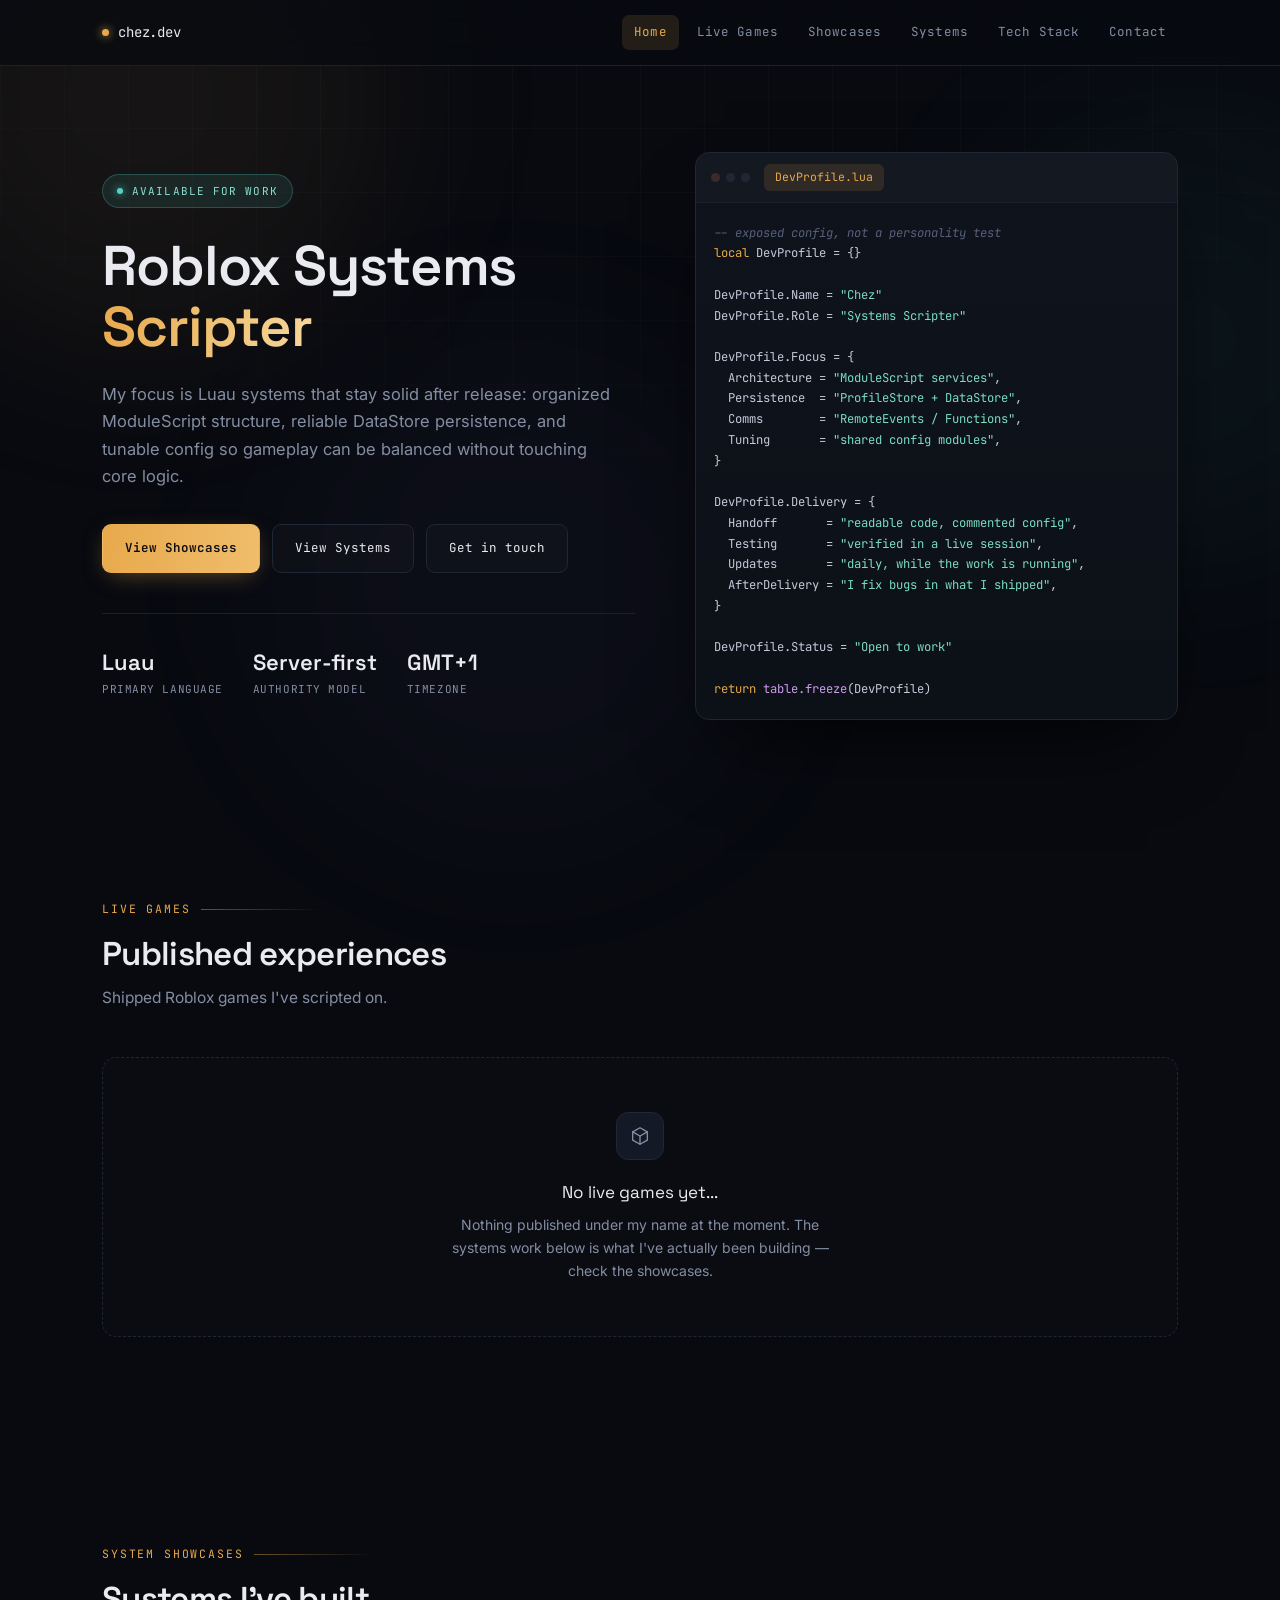
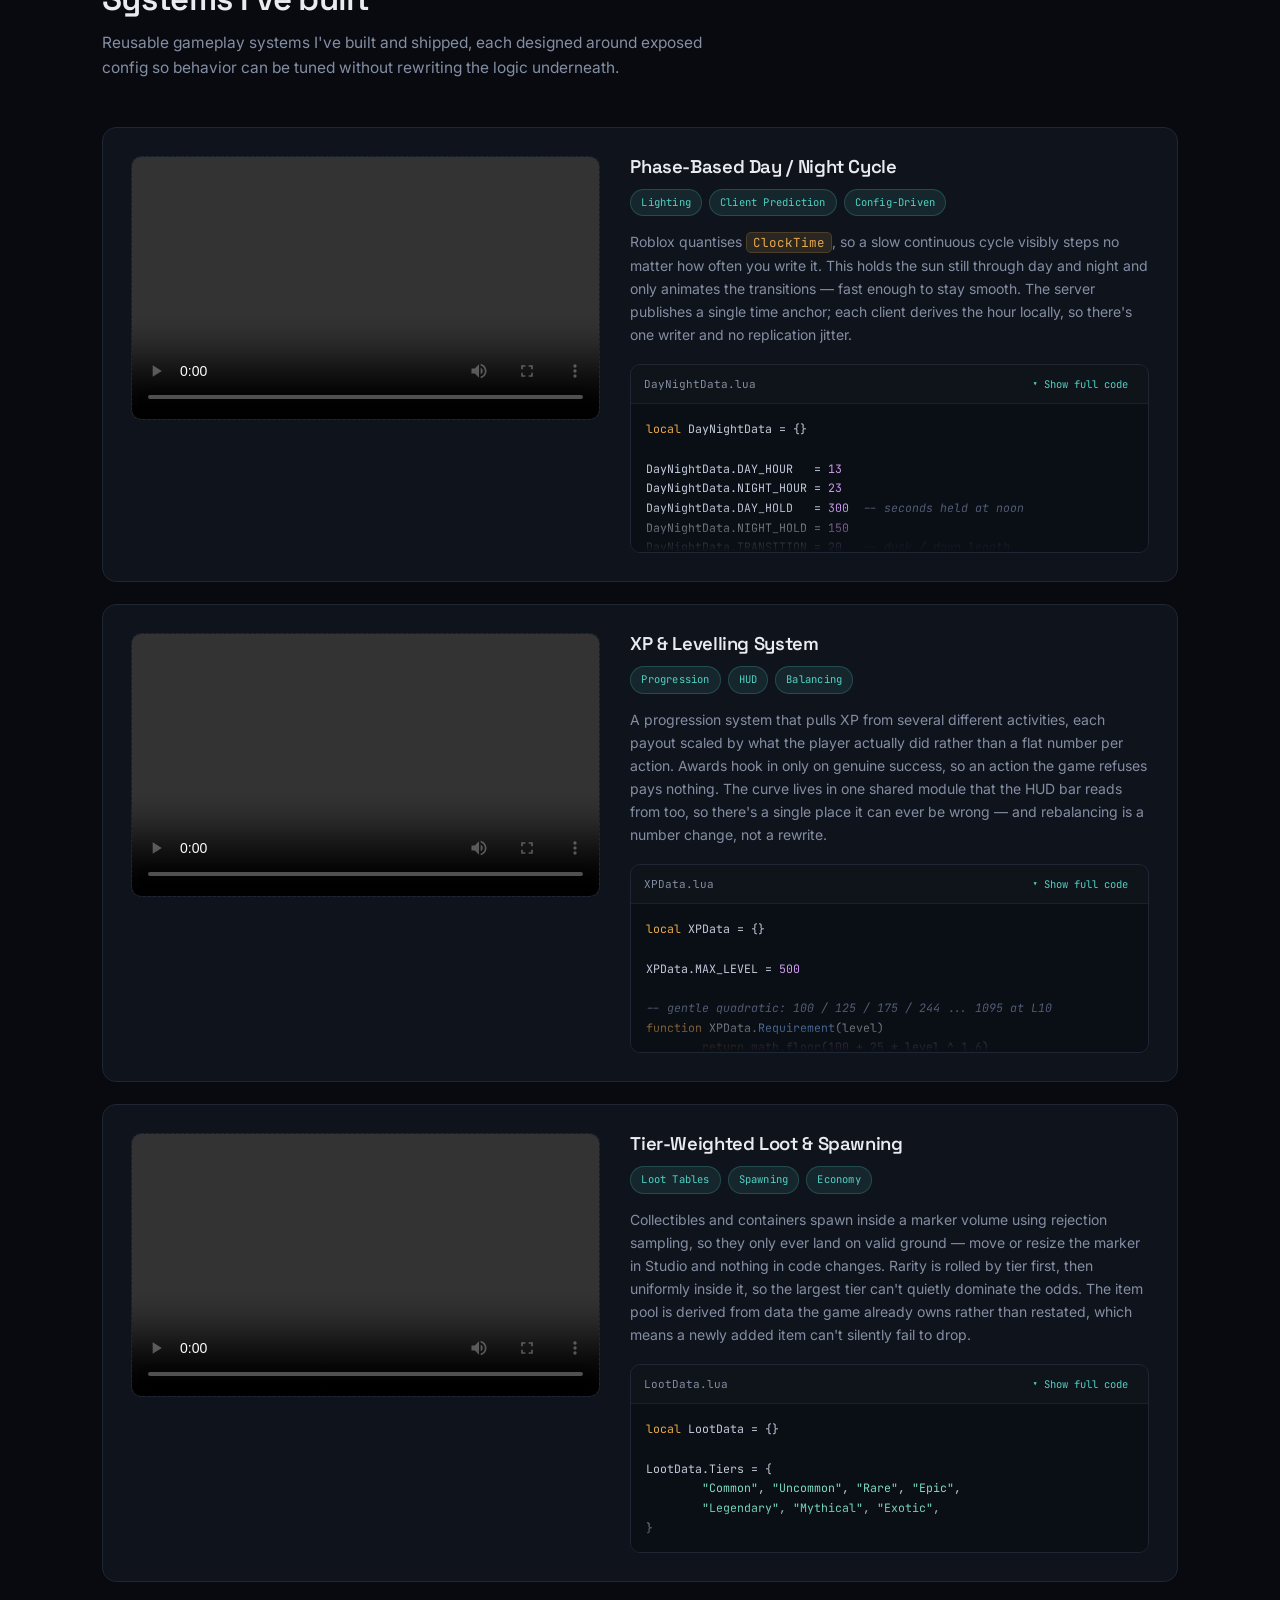
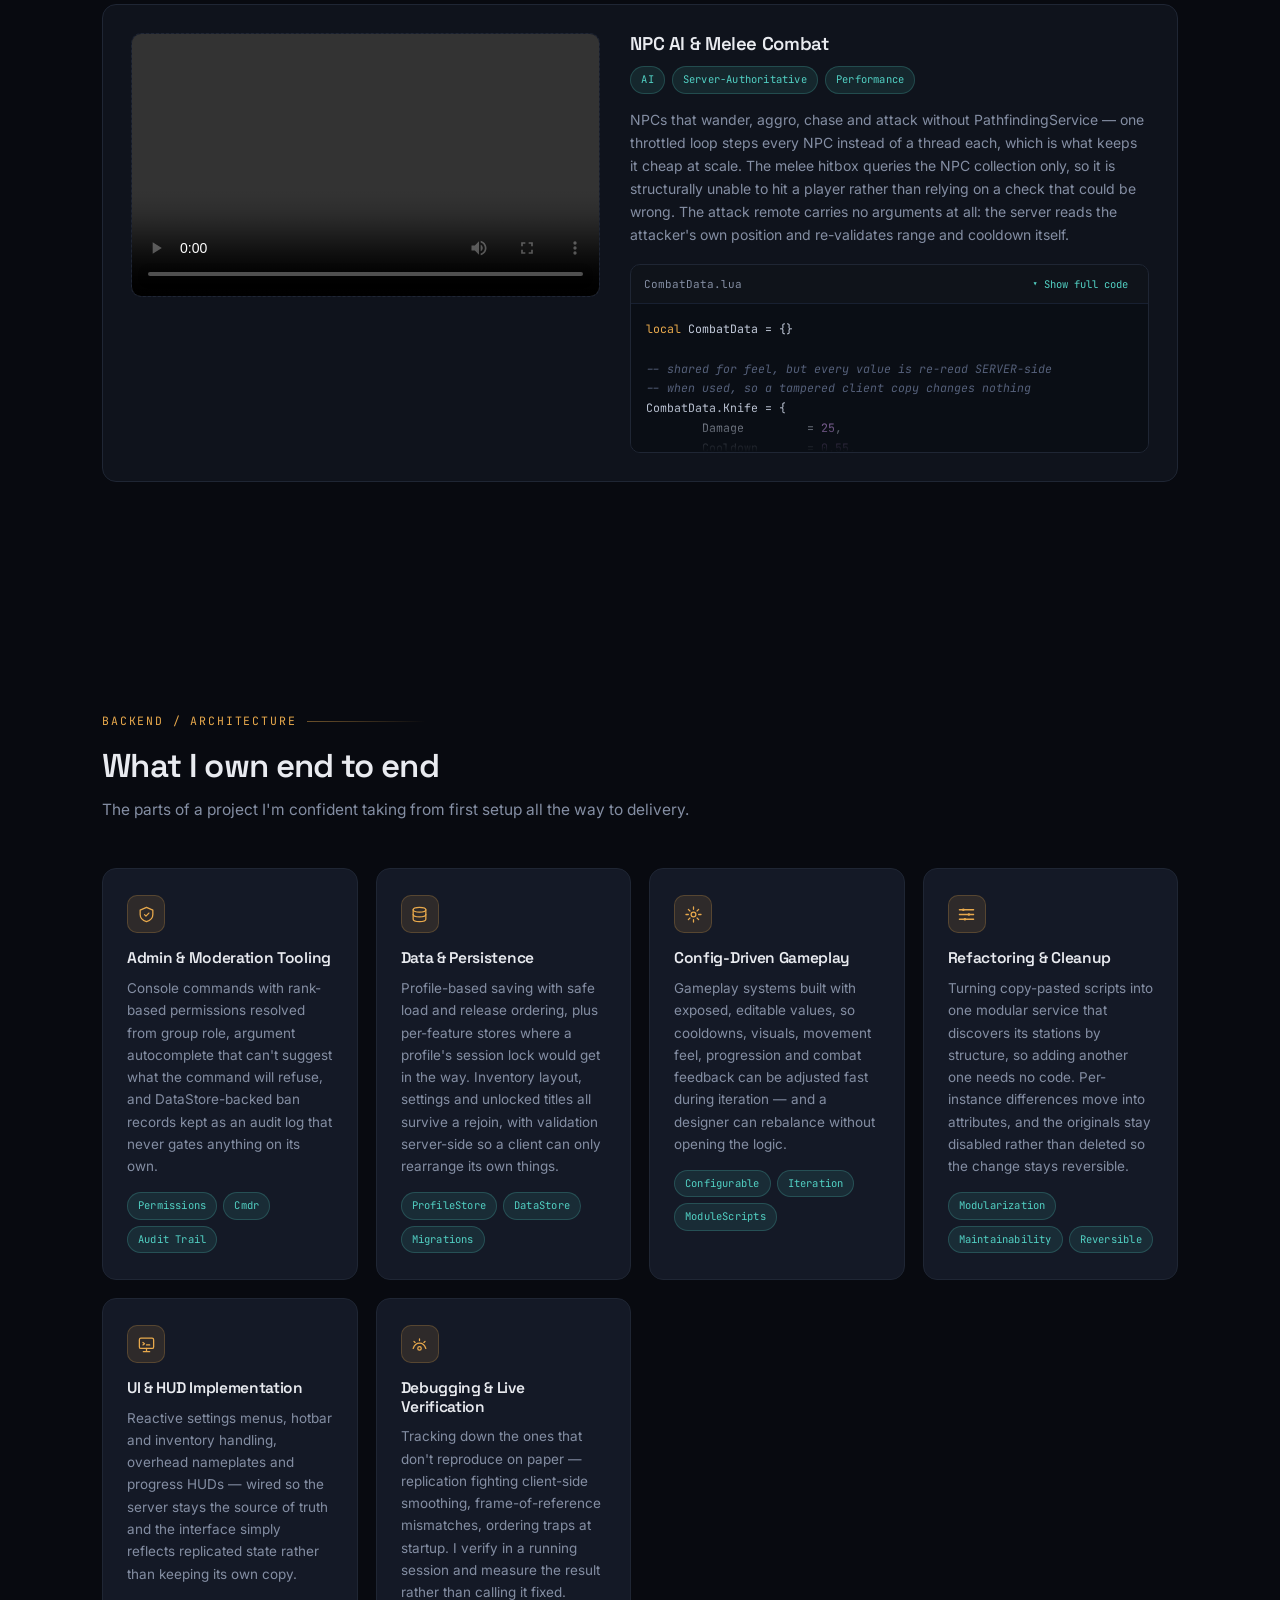
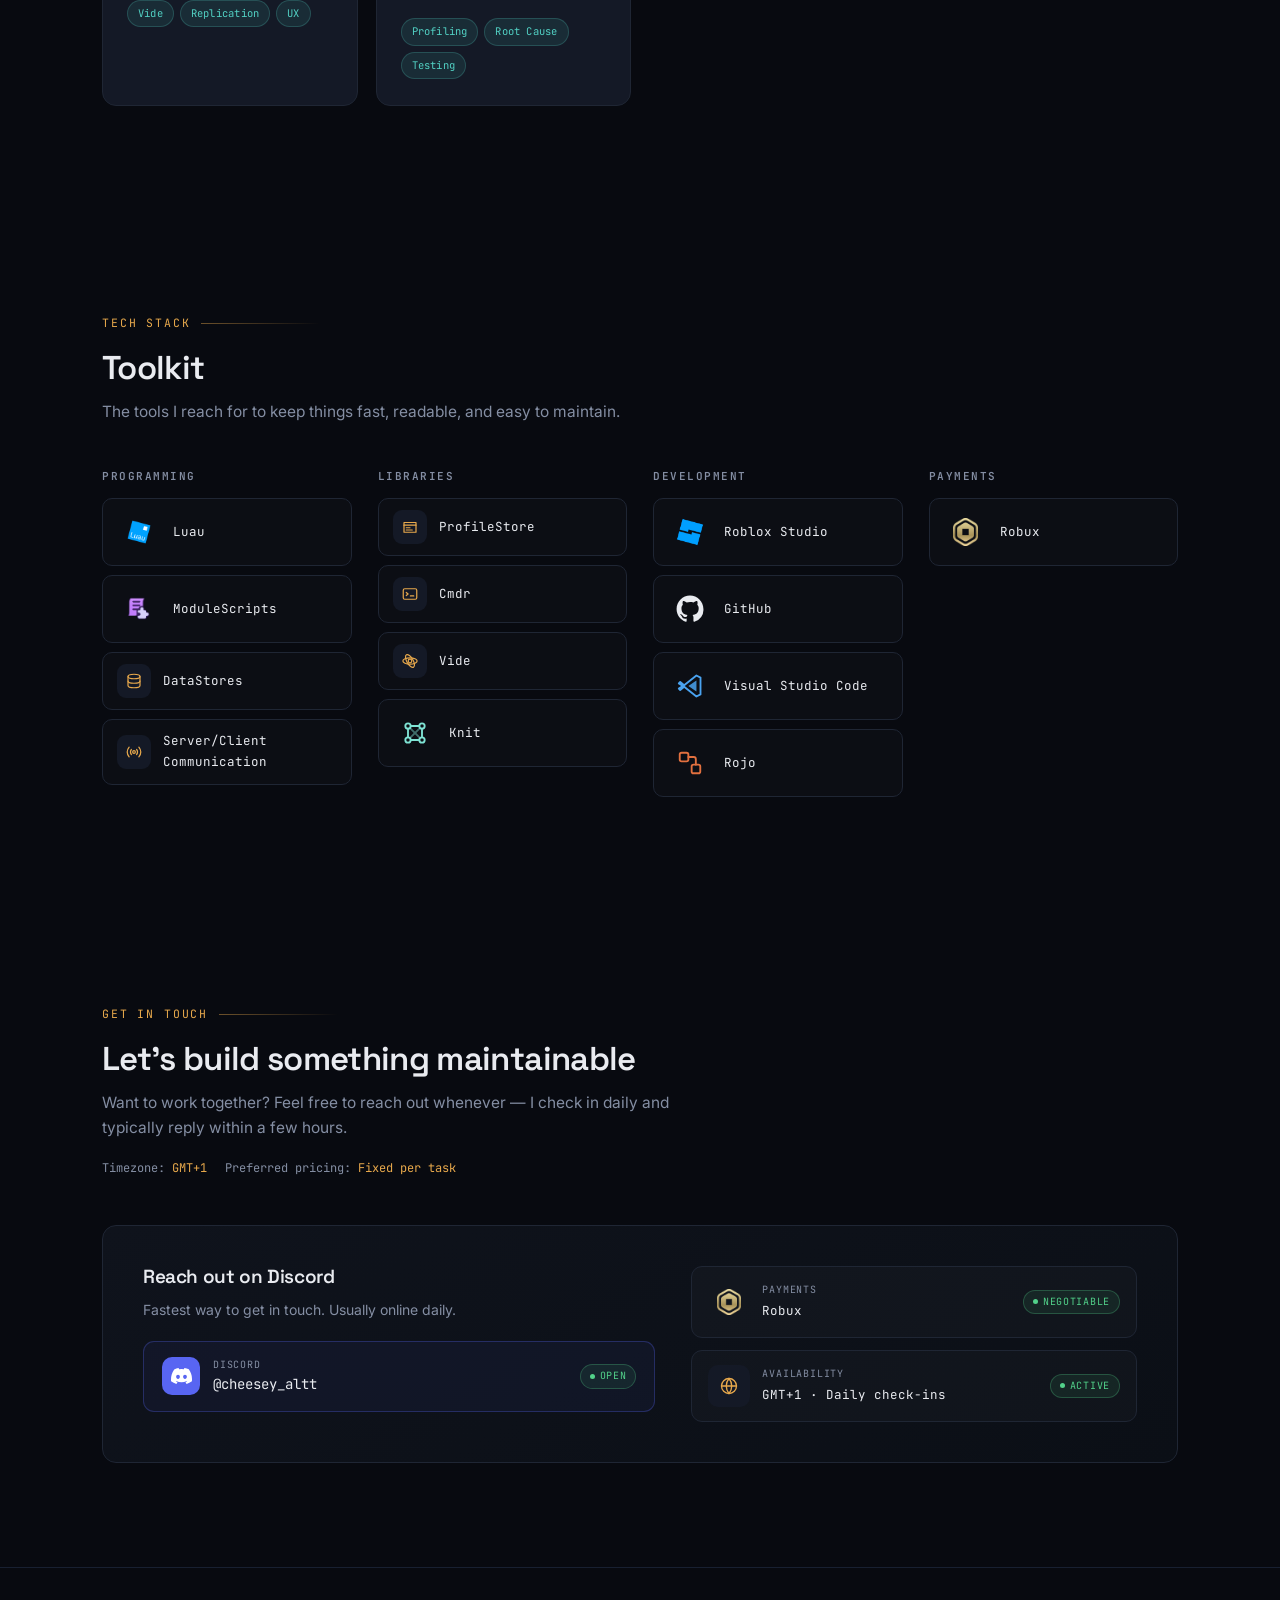
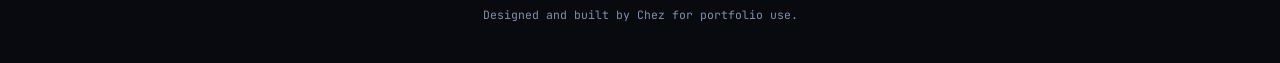
==== commit ac7f7bf7: "Update 21" ====
--- a/index.html
+++ b/index.html
@@ -458,10 +458,11 @@
   Tuning       = <span class="s">"shared config modules"</span>,
 }
 
-DevProfile.Principles = {
-  <span class="s">"server owns the truth"</span>,
-  <span class="s">"data over duplication"</span>,
-  <span class="s">"verify it live, then ship"</span>,
+DevProfile.Delivery = {
+  Handoff       = <span class="s">"readable code, commented config"</span>,
+  Testing       = <span class="s">"verified in a live session"</span>,
+  Updates       = <span class="s">"daily, while the work is running"</span>,
+  AfterDelivery = <span class="s">"I fix bugs in what I shipped"</span>,
 }
 
 DevProfile.Status = <span class="s">"Open to work"</span>
@@ -494,7 +495,7 @@
   <div class="section-head">
     <div class="kicker">System Showcases</div>
     <h2>Systems I've built</h2>
-    <p class="section-sub">Gameplay systems from Gardeners Legacy, each built around exposed config so behavior can be tuned without rewriting the logic underneath.</p>
+    <p class="section-sub">Reusable gameplay systems I've built and shipped, each designed around exposed config so behavior can be tuned without rewriting the logic underneath.</p>
   </div>
 
   <!-- 01 -->
@@ -582,7 +583,7 @@
         <span class="tag">HUD</span>
         <span class="tag">Balancing</span>
       </div>
-      <p class="showcase-desc">XP from harvesting, fishing and selling, each scaled by what the player actually did — fruit weight and mutations, fish weight and rarity, or a slice of the sale. Awards hook in only on genuine success, so a harvest refused by the inventory cap pays nothing. The curve lives in one shared module the HUD bar reads from, so there's a single place it can be wrong.</p>
+      <p class="showcase-desc">A progression system that pulls XP from several different activities, each payout scaled by what the player actually did rather than a flat number per action. Awards hook in only on genuine success, so an action the game refuses pays nothing. The curve lives in one shared module that the HUD bar reads from too, so there's a single place it can ever be wrong — and rebalancing is a number change, not a rewrite.</p>
       <div class="mini-code-panel">
         <div class="mini-code-tabbar">
           <span>XPData.lua</span>
@@ -629,41 +630,41 @@
 
   <!-- 03 -->
   <div class="showcase-card reveal">
-    <!-- Place a clip at Clips/treasure.mp4 to replace this placeholder -->
+    <!-- Place a clip at Clips/loot.mp4 to replace this placeholder -->
     <div class="showcase-media">
       <video controls preload="metadata"
              onerror="this.style.display='none'; this.nextElementSibling.style.display='block';">
-        <source src="Clips/treasure.mp4" type="video/mp4">
+        <source src="Clips/loot.mp4" type="video/mp4">
       </video>
       <div class="media-placeholder" style="display:none;">
         <div class="play-ring">&#9654;</div>
-        Add a clip at Clips/treasure.mp4
+        Add a clip at Clips/loot.mp4
       </div>
     </div>
     <div>
-      <h3>Tier-Weighted Treasure &amp; Loot</h3>
+      <h3>Tier-Weighted Loot &amp; Spawning</h3>
       <div class="showcase-tags">
         <span class="tag">Loot Tables</span>
         <span class="tag">Spawning</span>
         <span class="tag">Economy</span>
       </div>
-      <p class="showcase-desc">Chests and collectibles spawn inside a marker volume with rejection sampling, so they only land on valid ground — move or resize the marker and no code changes. The loot pool is derived from the shop stock rather than restated, so a new shop item can never silently fail to drop. Rewards route through the same stacking and inventory-cap rules the shop uses.</p>
+      <p class="showcase-desc">Collectibles and containers spawn inside a marker volume using rejection sampling, so they only ever land on valid ground — move or resize the marker in Studio and nothing in code changes. Rarity is rolled by tier first, then uniformly inside it, so the largest tier can't quietly dominate the odds. The item pool is derived from data the game already owns rather than restated, which means a newly added item can't silently fail to drop.</p>
       <div class="mini-code-panel">
         <div class="mini-code-tabbar">
-          <span>TreasureData.lua</span>
+          <span>LootData.lua</span>
           <button class="code-toggle" onclick="toggleCode(this)">&#9662; Show full code</button>
         </div>
         <div class="mini-code-body">
-          <pre class="code"><span class="k">local</span> TreasureData = {}
-
-TreasureData.Tiers = {
+          <pre class="code"><span class="k">local</span> LootData = {}
+
+LootData.Tiers = {
 	<span class="s">"Common"</span>, <span class="s">"Uncommon"</span>, <span class="s">"Rare"</span>, <span class="s">"Epic"</span>,
 	<span class="s">"Legendary"</span>, <span class="s">"Mythical"</span>, <span class="s">"Exotic"</span>,
 }
 
 <span class="c">-- roll the TIER first, then uniformly inside it, so the</span>
 <span class="c">-- tier holding the most items can't dominate the odds</span>
-TreasureData.Chests = {
+LootData.Chests = {
 	Bronze = {
 		MaxAlive = <span class="n">6</span>, Respawn = <span class="n">45</span>, Rewards = <span class="n">1</span>,
 		TierWeights = {
@@ -682,21 +683,21 @@
 }
 
 <span class="c">-- spawn area is a marker part; resize it freely, no code change</span>
-TreasureData.Area = {
-	Path = { <span class="s">"TreasureSpawns"</span>, <span class="s">"Oasis"</span> },
+LootData.Area = {
+	Path = { <span class="s">"LootSpawns"</span>, <span class="s">"Area01"</span> },
 	RequiredMaterial = <span class="n">Enum.Material.Sand</span>,
 	ColorTolerance   = <span class="n">0.02</span>,
 	MaxSpawnAttempts = <span class="n">40</span>,
 }
 
-TreasureData.Prompt = {
+LootData.Prompt = {
 	Style = <span class="n">Enum.ProximityPromptStyle.Custom</span>,
 	KeyboardKeyCode = <span class="n">Enum.KeyCode.E</span>,
 	HoldDuration = <span class="n">0.25</span>,
 	RequiresLineOfSight = <span class="k">false</span>,
 }
 
-<span class="k">return</span> <span class="n">table.freeze</span>(TreasureData)</pre>
+<span class="k">return</span> <span class="n">table.freeze</span>(LootData)</pre>
         </div>
       </div>
     </div>
@@ -716,13 +717,13 @@
       </div>
     </div>
     <div>
-      <h3>Mob AI &amp; Melee Combat</h3>
+      <h3>NPC AI &amp; Melee Combat</h3>
       <div class="showcase-tags">
         <span class="tag">AI</span>
         <span class="tag">Server-Authoritative</span>
         <span class="tag">Performance</span>
       </div>
-      <p class="showcase-desc">Mobs wander, aggro, chase and attack without PathfindingService — one throttled Heartbeat loop steps every mob instead of a thread each, which is what keeps it cheap. The melee hitbox queries the mob folder only, so it is structurally unable to hit a player. The attack remote carries no arguments: the server reads the attacker's own position and re-checks range and cooldown itself.</p>
+      <p class="showcase-desc">NPCs that wander, aggro, chase and attack without PathfindingService — one throttled loop steps every NPC instead of a thread each, which is what keeps it cheap at scale. The melee hitbox queries the NPC collection only, so it is structurally unable to hit a player rather than relying on a check that could be wrong. The attack remote carries no arguments at all: the server reads the attacker's own position and re-validates range and cooldown itself.</p>
       <div class="mini-code-panel">
         <div class="mini-code-tabbar">
           <span>CombatData.lua</span>
@@ -743,7 +744,7 @@
 }
 
 CombatData.Mobs = {
-	Scorpion = {
+	Grunt = {
 		Health       = <span class="n">100</span>,
 		WalkSpeed    = <span class="n">6</span>,
 		ChaseSpeed   = <span class="n">14</span>,
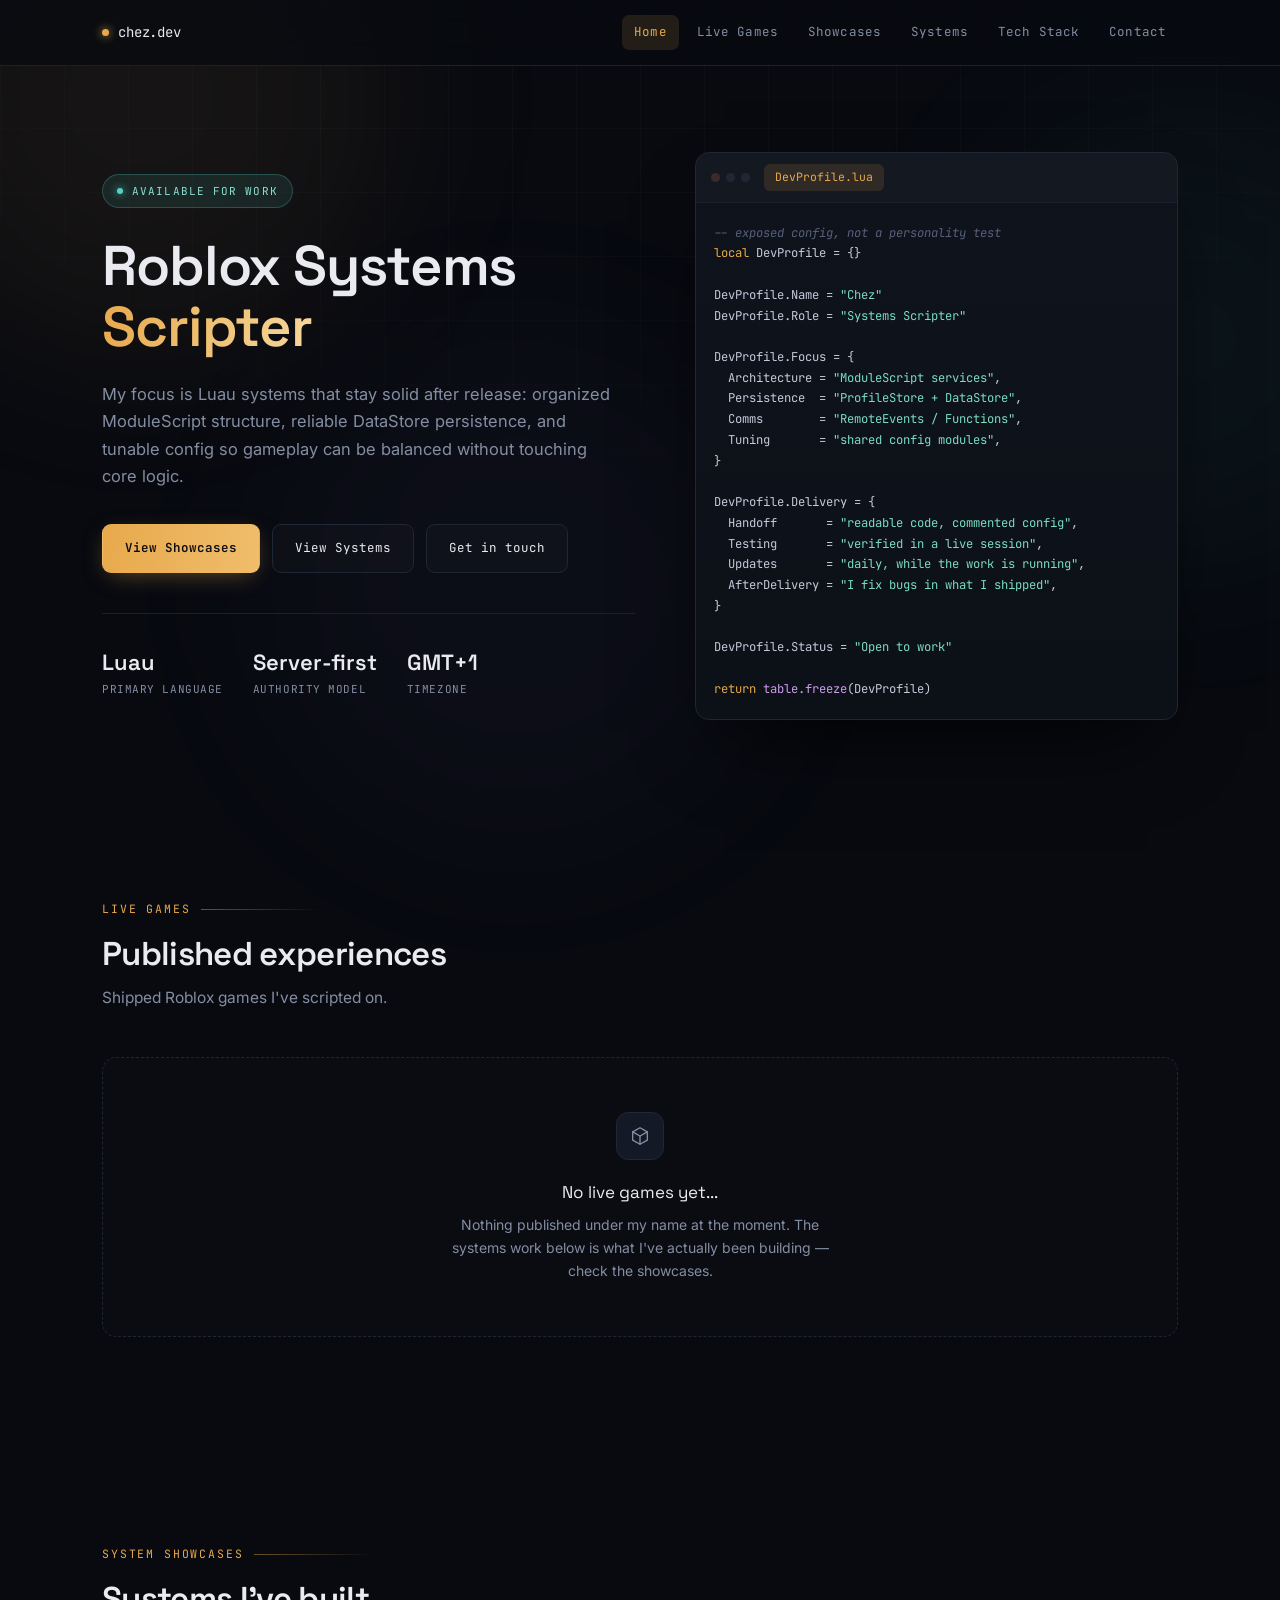
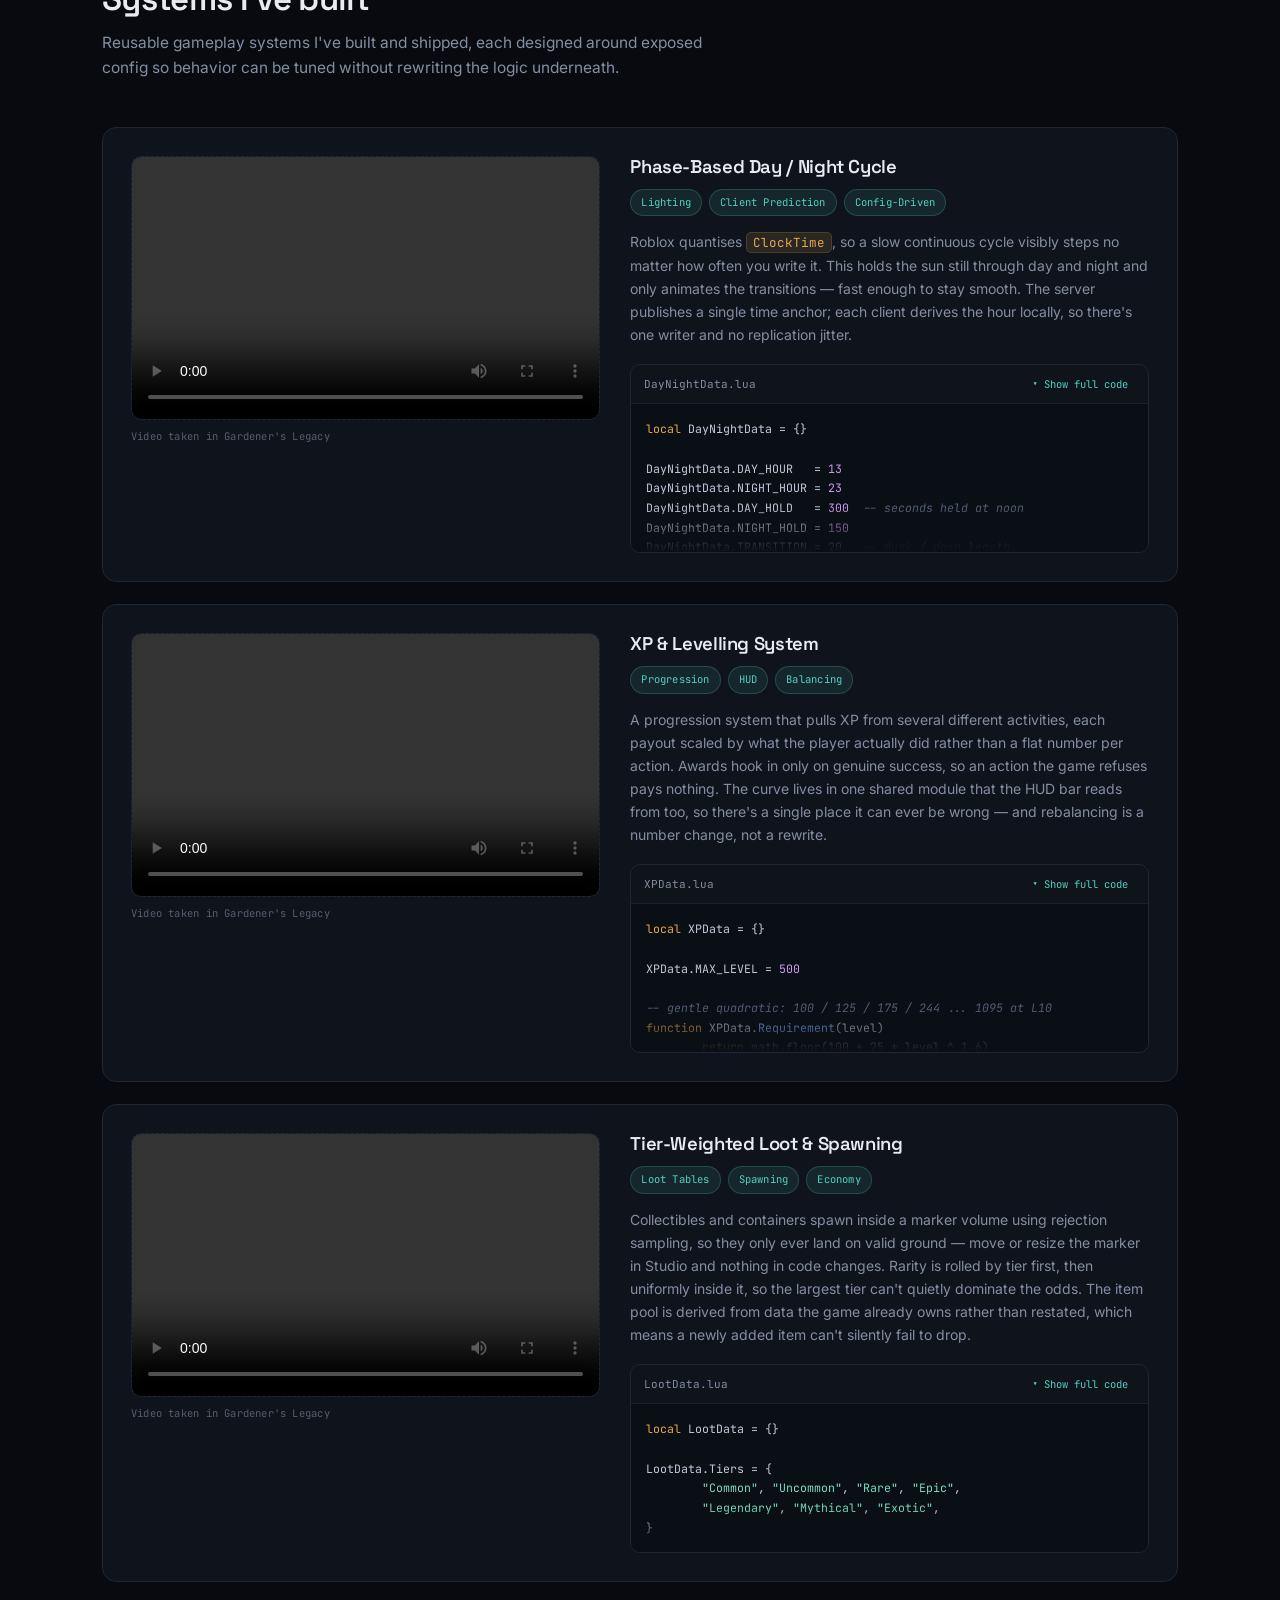
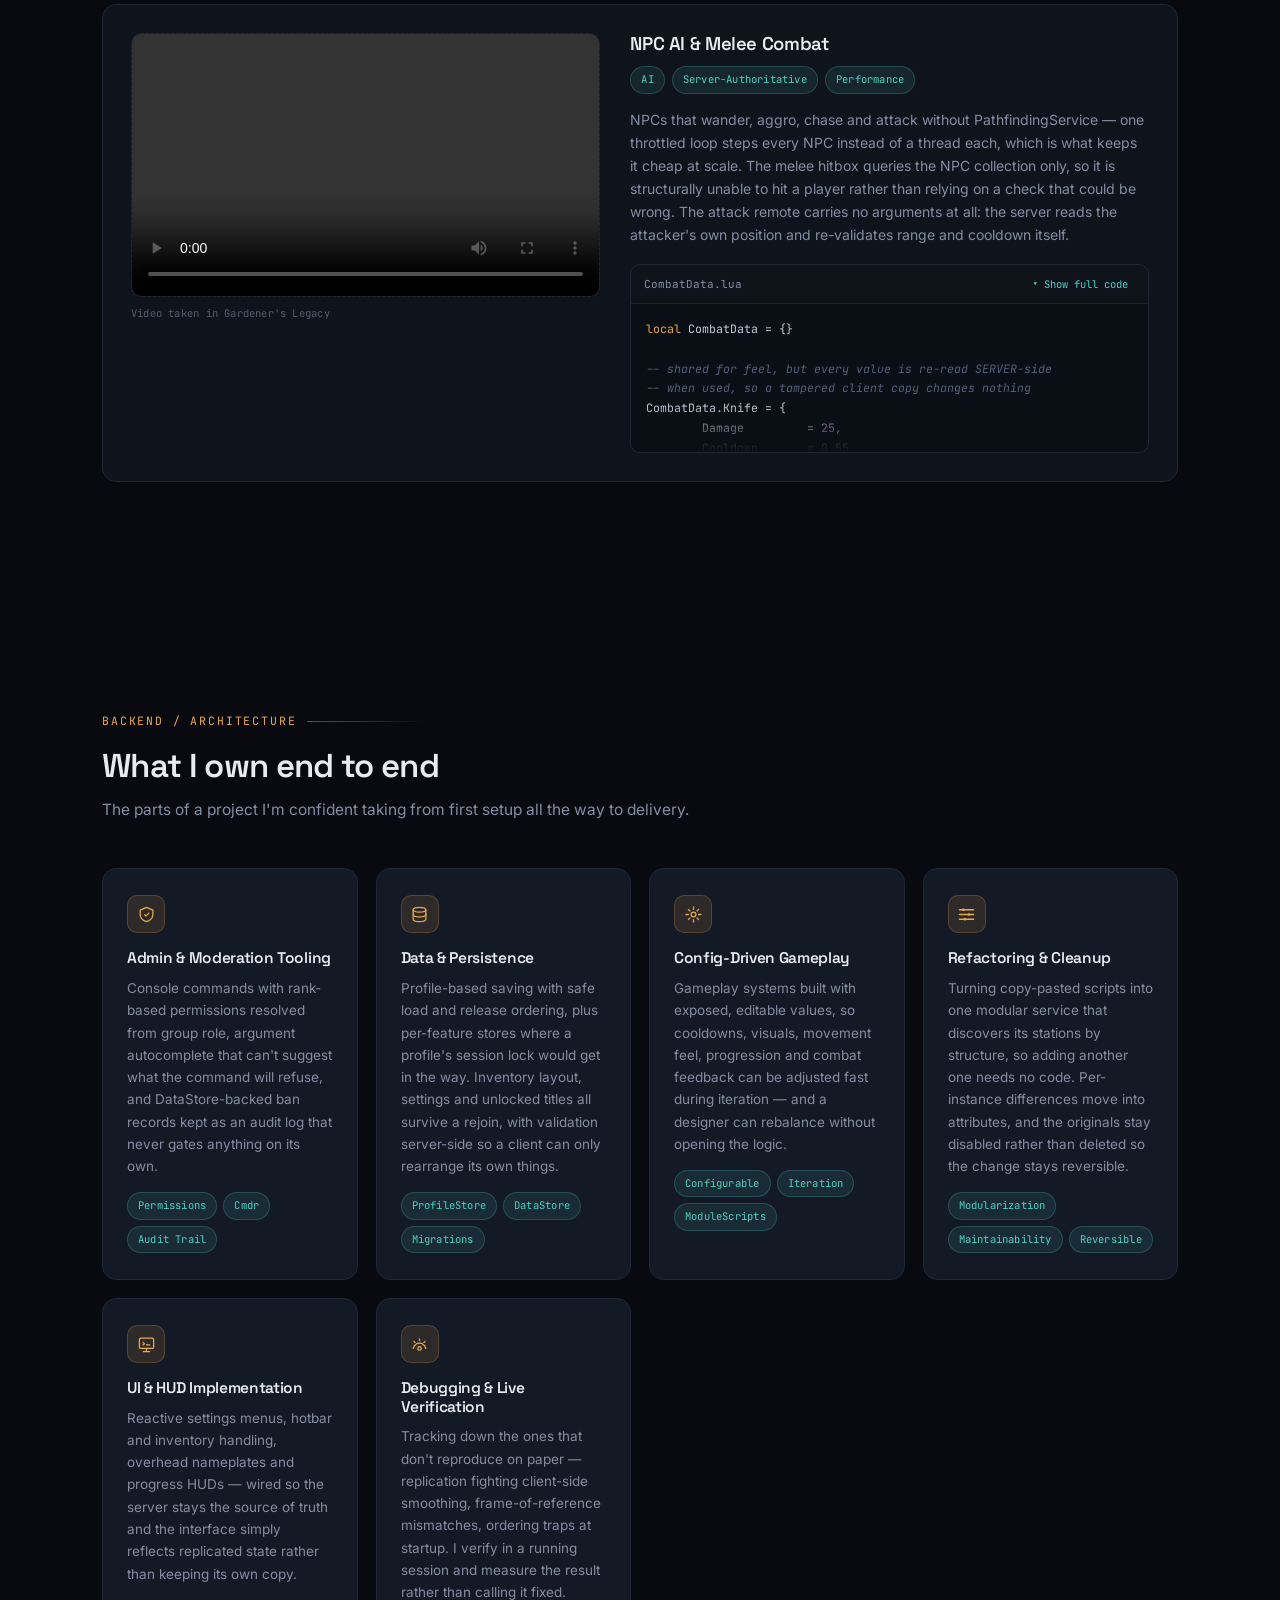
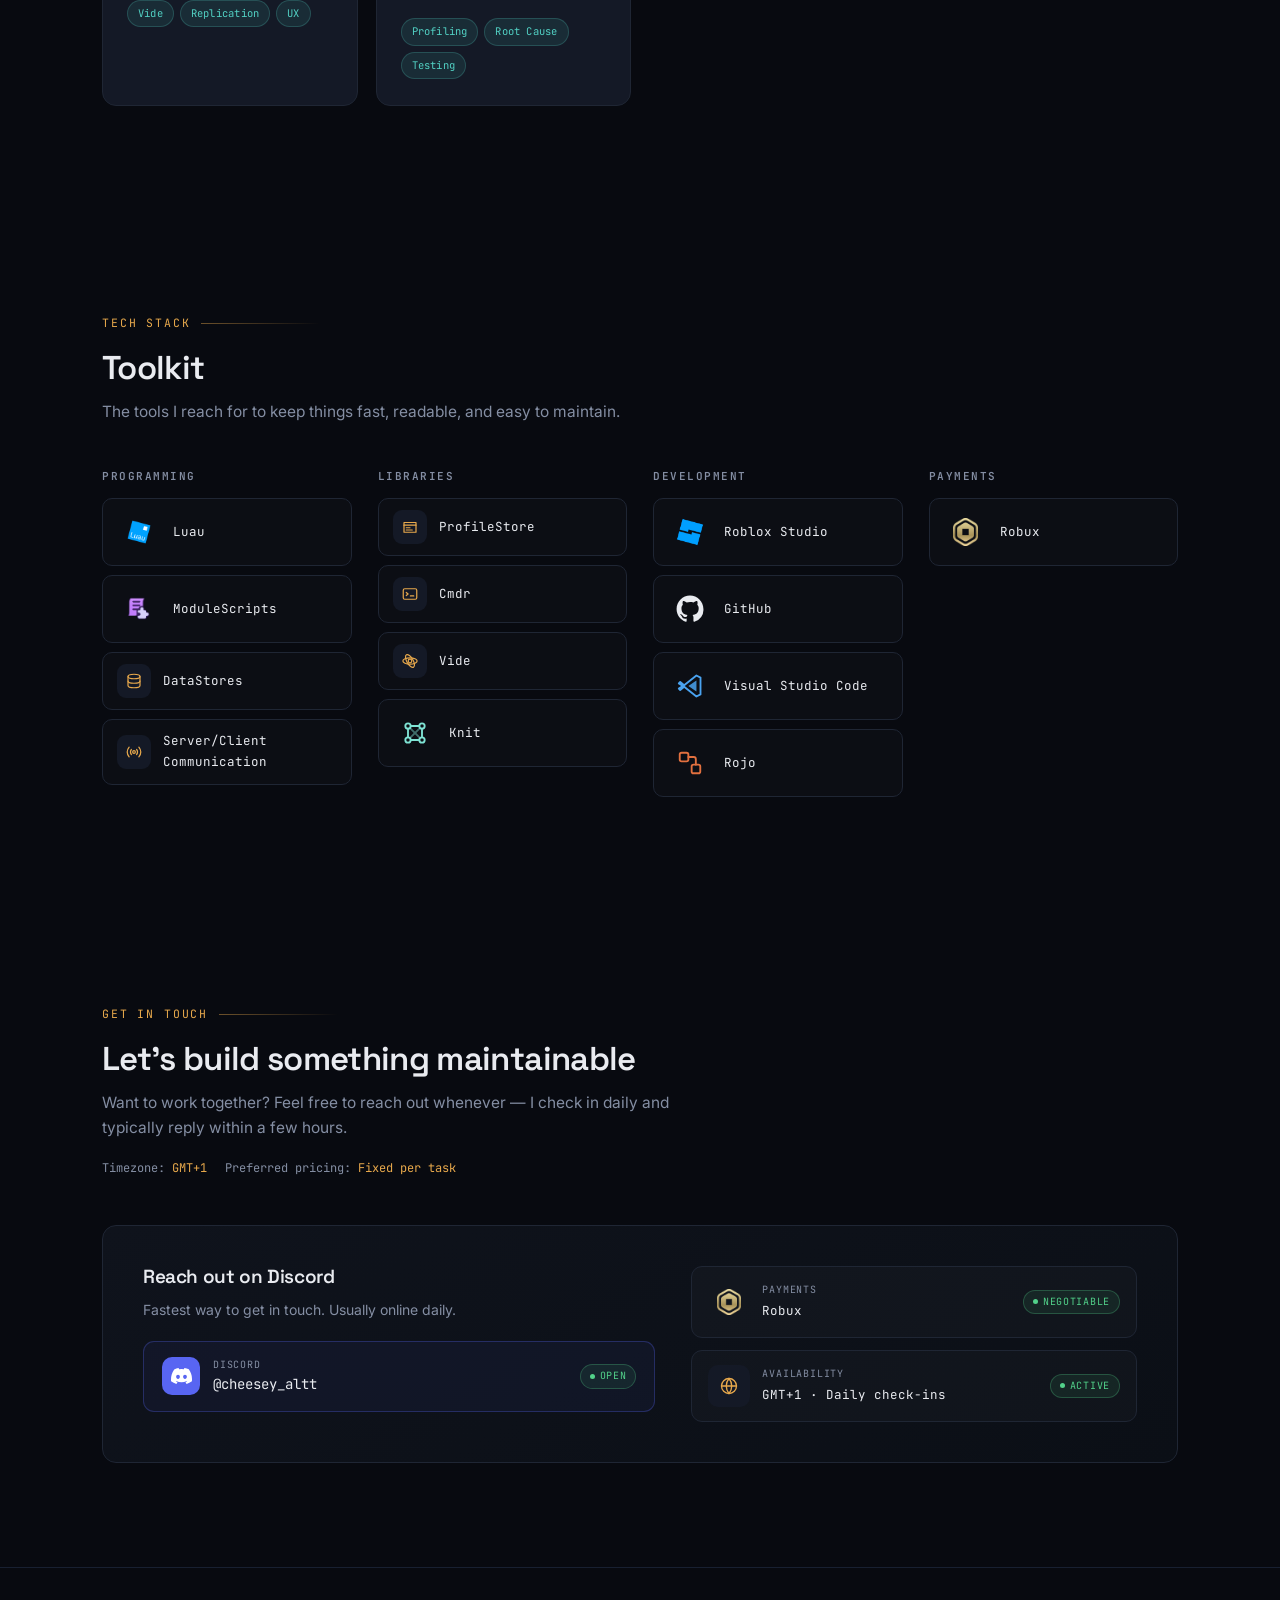
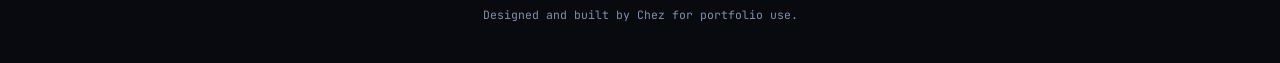
==== commit 6614d7c2: "Update 23" ====
--- a/index.html
+++ b/index.html
@@ -241,6 +241,10 @@
     color: var(--amber); font-size: 13px; background: rgba(232,169,76,0.06);
   }
   .showcase-card h3{ font-size: 18.5px; margin-bottom: 11px; }
+  .media-credit{
+    font-family: var(--mono); font-size: 10.5px; color: var(--text-dim);
+    opacity: 0.6; margin-top: 8px; letter-spacing: 0.02em;
+  }
   .showcase-tags{ display:flex; gap:7px; flex-wrap:wrap; margin-bottom: 14px; }
   .tag{
     font-family: var(--mono); font-size: 10.5px; color: var(--teal);
@@ -501,15 +505,18 @@
   <!-- 01 -->
   <div class="showcase-card reveal">
     <!-- Place a clip at Clips/daynight.mp4 to replace this placeholder -->
-    <div class="showcase-media">
-      <video controls preload="metadata"
-             onerror="this.style.display='none'; this.nextElementSibling.style.display='block';">
-        <source src="Clips/daynight.mp4" type="video/mp4">
-      </video>
-      <div class="media-placeholder" style="display:none;">
-        <div class="play-ring">&#9654;</div>
-        Add a clip at Clips/daynight.mp4
-      </div>
+    <div class="showcase-media-col">
+      <div class="showcase-media">
+        <video controls preload="metadata"
+               onerror="this.style.display='none'; this.nextElementSibling.style.display='block';">
+          <source src="Clips/daynight.mp4" type="video/mp4">
+        </video>
+        <div class="media-placeholder" style="display:none;">
+          <div class="play-ring">&#9654;</div>
+          Add a clip at Clips/daynight.mp4
+        </div>
+      </div>
+      <div class="media-credit">Video taken in Gardener's Legacy</div>
     </div>
     <div>
       <h3>Phase-Based Day / Night Cycle</h3>
@@ -566,15 +573,18 @@
   <!-- 02 -->
   <div class="showcase-card reveal">
     <!-- Place a clip at Clips/xp.mp4 to replace this placeholder -->
-    <div class="showcase-media">
-      <video controls preload="metadata"
-             onerror="this.style.display='none'; this.nextElementSibling.style.display='block';">
-        <source src="Clips/xp.mp4" type="video/mp4">
-      </video>
-      <div class="media-placeholder" style="display:none;">
-        <div class="play-ring">&#9654;</div>
-        Add a clip at Clips/xp.mp4
-      </div>
+    <div class="showcase-media-col">
+      <div class="showcase-media">
+        <video controls preload="metadata"
+               onerror="this.style.display='none'; this.nextElementSibling.style.display='block';">
+          <source src="Clips/xp.mp4" type="video/mp4">
+        </video>
+        <div class="media-placeholder" style="display:none;">
+          <div class="play-ring">&#9654;</div>
+          Add a clip at Clips/xp.mp4
+        </div>
+      </div>
+      <div class="media-credit">Video taken in Gardener's Legacy</div>
     </div>
     <div>
       <h3>XP &amp; Levelling System</h3>
@@ -631,15 +641,18 @@
   <!-- 03 -->
   <div class="showcase-card reveal">
     <!-- Place a clip at Clips/loot.mp4 to replace this placeholder -->
-    <div class="showcase-media">
-      <video controls preload="metadata"
-             onerror="this.style.display='none'; this.nextElementSibling.style.display='block';">
-        <source src="Clips/loot.mp4" type="video/mp4">
-      </video>
-      <div class="media-placeholder" style="display:none;">
-        <div class="play-ring">&#9654;</div>
-        Add a clip at Clips/loot.mp4
-      </div>
+    <div class="showcase-media-col">
+      <div class="showcase-media">
+        <video controls preload="metadata"
+               onerror="this.style.display='none'; this.nextElementSibling.style.display='block';">
+          <source src="Clips/loot.mp4" type="video/mp4">
+        </video>
+        <div class="media-placeholder" style="display:none;">
+          <div class="play-ring">&#9654;</div>
+          Add a clip at Clips/loot.mp4
+        </div>
+      </div>
+      <div class="media-credit">Video taken in Gardener's Legacy</div>
     </div>
     <div>
       <h3>Tier-Weighted Loot &amp; Spawning</h3>
@@ -706,15 +719,18 @@
   <!-- 04 -->
   <div class="showcase-card reveal">
     <!-- Place a clip at Clips/combat.mp4 to replace this placeholder -->
-    <div class="showcase-media">
-      <video controls preload="metadata"
-             onerror="this.style.display='none'; this.nextElementSibling.style.display='block';">
-        <source src="Clips/combat.mp4" type="video/mp4">
-      </video>
-      <div class="media-placeholder" style="display:none;">
-        <div class="play-ring">&#9654;</div>
-        Add a clip at Clips/combat.mp4
-      </div>
+    <div class="showcase-media-col">
+      <div class="showcase-media">
+        <video controls preload="metadata"
+               onerror="this.style.display='none'; this.nextElementSibling.style.display='block';">
+          <source src="Clips/combat.mp4" type="video/mp4">
+        </video>
+        <div class="media-placeholder" style="display:none;">
+          <div class="play-ring">&#9654;</div>
+          Add a clip at Clips/combat.mp4
+        </div>
+      </div>
+      <div class="media-credit">Video taken in Gardener's Legacy</div>
     </div>
     <div>
       <h3>NPC AI &amp; Melee Combat</h3>
@@ -1019,7 +1035,7 @@
     <div>
       <h3>Reach out on Discord</h3>
       <p class="p-sub">Fastest way to get in touch. Usually online daily.</p>
-      <a href="https://discord.com/users/383861914301759489" target="_blank" rel="noopener noreferrer" class="discord-btn">
+      <a href="https://discord.com/users/1493679900576714972" target="_blank" rel="noopener noreferrer" class="discord-btn">
         <span class="d-left">
           <span class="d-icon">
             <svg width="21" height="16" viewBox="0 0 127.14 96.36" xmlns="http://www.w3.org/2000/svg" fill="#ffffff">
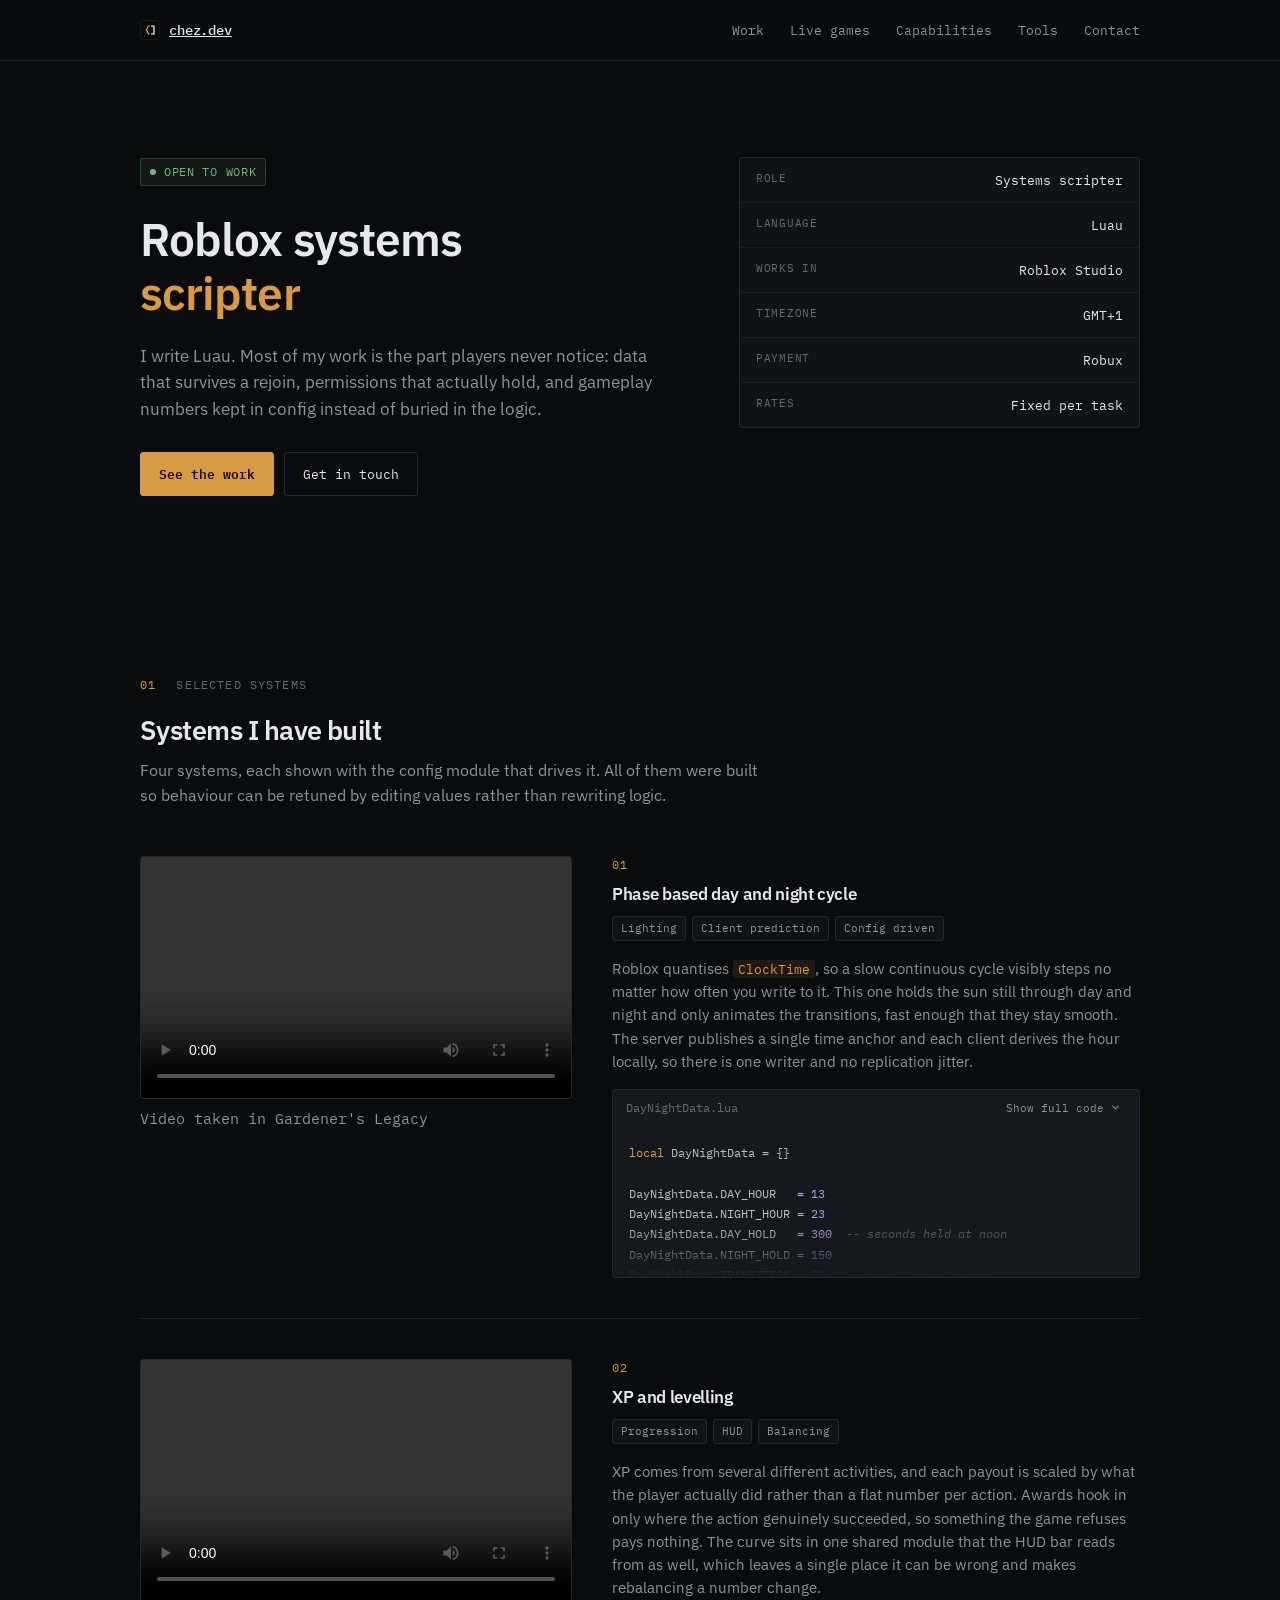
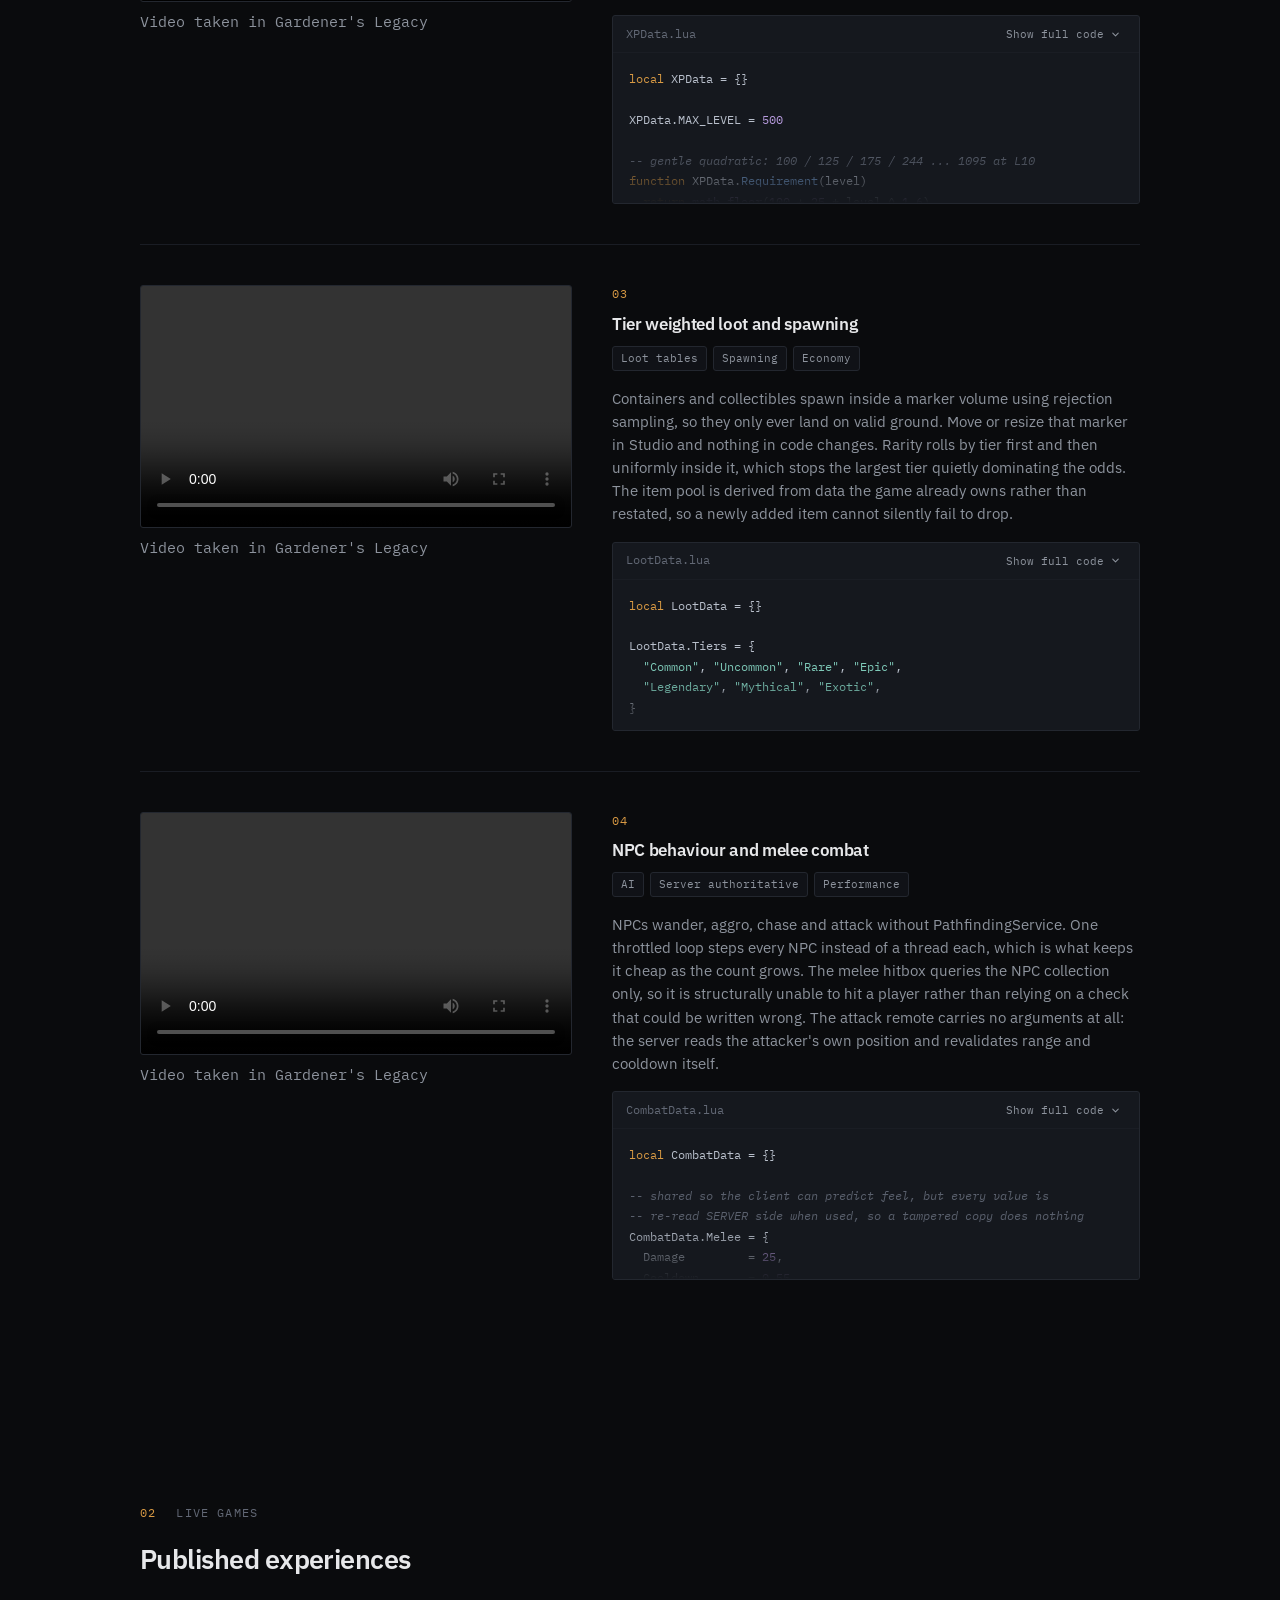
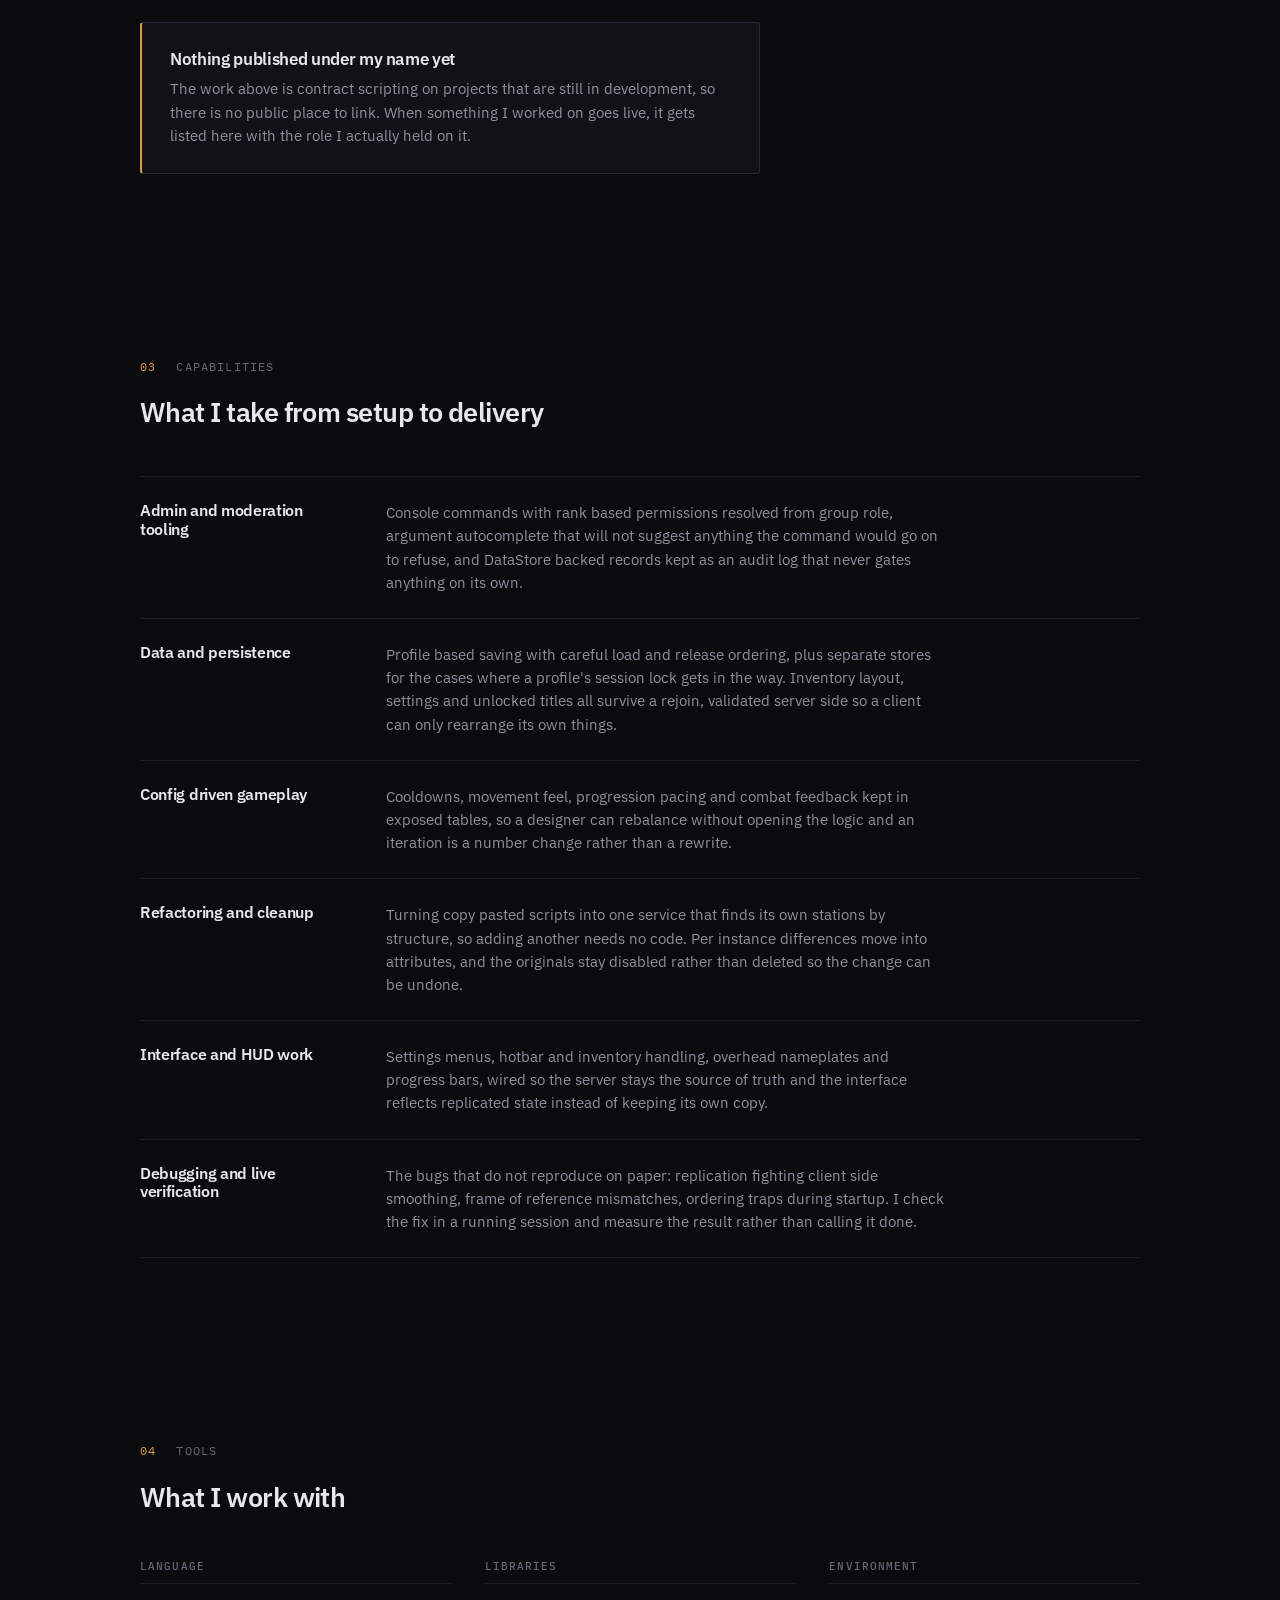
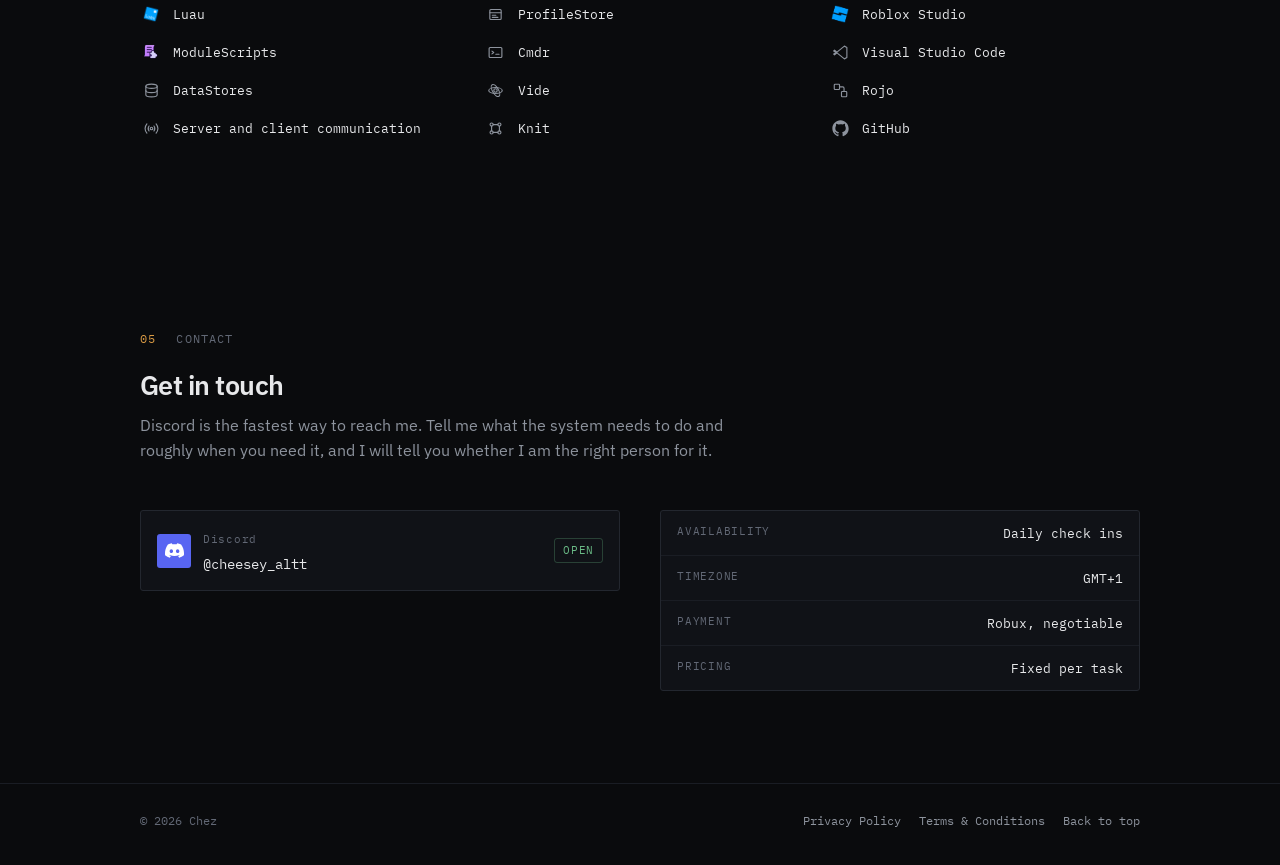
==== commit f392ac13: "Update 24" ====
--- a/index.html
+++ b/index.html
@@ -3,536 +3,147 @@
 <head>
 <meta charset="UTF-8">
 <meta name="viewport" content="width=device-width, initial-scale=1.0">
-<title>Chez — Roblox Scripting Portfolio</title>
-<meta name="theme-color" content="#080a10">
-<link rel="icon" href="data:image/svg+xml,%3Csvg xmlns='http://www.w3.org/2000/svg' viewBox='0 0 24 24'%3E%3Crect width='24' height='24' rx='6' fill='%23080a10'/%3E%3Ctext x='12' y='17' font-size='14' text-anchor='middle' fill='%23e8a94c' font-family='monospace'%3EC%3C/text%3E%3C/svg%3E">
-<meta name="description" content="Chez is a Roblox systems scripter focused on maintainable Luau architecture, DataStore persistence, and config-driven gameplay.">
+<title>Chez, Roblox Systems Scripter</title>
+<meta name="description" content="Chez is a Roblox scripter working in Luau on server systems, data persistence, admin tooling and config-driven gameplay.">
+<meta name="theme-color" content="#0a0b0d">
+
+<!-- Replace the two URLs below with your custom domain once it is pointed at this site. -->
+<link rel="canonical" href="https://chezdev.onrender.com/">
+<meta property="og:title" content="Chez, Roblox Systems Scripter">
+<meta property="og:description" content="Luau scripter working on server systems, data persistence, admin tooling and config-driven gameplay.">
+<meta property="og:type" content="website">
+<meta property="og:url" content="https://chezdev.onrender.com/">
+
+<link rel="icon" href="favicon.svg" type="image/svg+xml">
+<link rel="alternate icon" href="favicon.svg">
+<link rel="mask-icon" href="favicon.svg" color="#d99a44">
+
 <link rel="preconnect" href="https://fonts.googleapis.com">
 <link rel="preconnect" href="https://fonts.gstatic.com" crossorigin>
-<link href="https://fonts.googleapis.com/css2?family=Space+Grotesk:wght@400;500;600;700&family=Inter:wght@400;500;600&family=JetBrains+Mono:wght@400;500;600&display=swap" rel="stylesheet">
-<style>
-  :root{
-    --bg: #080a10;
-    --panel: #0f131c;
-    --panel-2: #141926;
-    --line: #1f2634;
-    --line-soft: #182031;
-    --text: #e9ebf0;
-    --text-dim: #848ea3;
-    --amber: #e8a94c;
-    --amber-soft: rgba(232,169,76,0.12);
-    --teal: #52d1c4;
-    --teal-soft: rgba(82,209,196,0.10);
-    --green: #52d18a;
-    --violet: #9b8cf0;
-    --radius: 14px;
-    --mono: 'JetBrains Mono', ui-monospace, monospace;
-    --display: 'Space Grotesk', sans-serif;
-    --body: 'Inter', sans-serif;
-  }
-  *{ box-sizing: border-box; margin:0; padding:0; }
-  html{ scroll-behavior: smooth; }
-  body{
-    background: var(--bg);
-    color: var(--text);
-    font-family: var(--body);
-    line-height: 1.65;
-    -webkit-font-smoothing: antialiased;
-    overflow-x: hidden;
-  }
-
-  /* ambient background */
-  .bg-layer{
-    position: fixed; inset: 0; pointer-events: none; z-index: 0;
-  }
-  .bg-grid{
-    position: fixed; inset: 0; pointer-events:none; z-index:0;
-    background-image:
-      linear-gradient(rgba(255,255,255,0.022) 1px, transparent 1px),
-      linear-gradient(90deg, rgba(255,255,255,0.022) 1px, transparent 1px);
-    background-size: 64px 64px;
-    mask-image: radial-gradient(ellipse 80% 60% at 50% 0%, #000 40%, transparent 100%);
-    -webkit-mask-image: radial-gradient(ellipse 80% 60% at 50% 0%, #000 40%, transparent 100%);
-  }
-  .orb{
-    position: fixed; border-radius: 50%; filter: blur(90px); pointer-events:none; z-index:0;
-    opacity: 0.5;
-  }
-  .orb-a{ width: 520px; height: 520px; top: -160px; left: -120px; background: rgba(232,169,76,0.13); }
-  .orb-b{ width: 460px; height: 460px; top: 12%; right: -140px; background: rgba(82,209,196,0.10); }
-  .orb-c{ width: 520px; height: 520px; bottom: 6%; left: 20%; background: rgba(155,140,240,0.07); }
-
-  a{ color: inherit; text-decoration: none; }
-  ::selection{ background: var(--amber); color: #080a10; }
-
-  /* ---------- NAV ---------- */
-  header{
-    position: sticky; top:0; z-index: 100;
-    background: rgba(8,10,16,0.72);
-    backdrop-filter: blur(14px);
-    -webkit-backdrop-filter: blur(14px);
-    border-bottom: 1px solid var(--line-soft);
-  }
-  .nav-wrap{
-    max-width: 1140px; margin: 0 auto;
-    padding: 15px 32px;
-    display: flex; align-items: center; justify-content: space-between; gap: 24px;
-  }
-  .brand{
-    font-family: var(--mono); font-size: 14px; color: var(--text);
-    display: flex; align-items: center; gap: 9px; letter-spacing: -0.01em;
-  }
-  .brand .dot{
-    width:7px; height:7px; border-radius:50%; background: var(--amber);
-    box-shadow: 0 0 10px var(--amber); animation: blink 2.4s infinite;
-  }
-  @keyframes blink{ 0%,100%{opacity:1} 50%{opacity:.3} }
-  nav ul{ list-style:none; display:flex; gap: 6px; }
-  nav a{
-    font-family: var(--mono); font-size: 12.5px; color: var(--text-dim);
-    letter-spacing: 0.01em; transition: color .2s, background .2s;
-    padding: 7px 12px; border-radius: 7px; display:block;
-  }
-  nav a:hover{ color: var(--text); background: rgba(255,255,255,0.04); }
-  nav a.active{ color: var(--amber); background: var(--amber-soft); }
-  .nav-toggle{
-    display:none; background:rgba(255,255,255,0.04); border:1px solid var(--line);
-    color:var(--text); font-size:16px; cursor:pointer; border-radius:8px;
-    width:38px; height:38px; align-items:center; justify-content:center;
-  }
-
-  @media (max-width: 860px){
-    nav ul{
-      position: absolute; top: 100%; left:0; right:0;
-      background: rgba(12,15,23,0.98); border-bottom: 1px solid var(--line);
-      flex-direction: column; padding: 14px 24px 20px; gap: 4px; display: none;
-      backdrop-filter: blur(14px);
-    }
-    nav ul.open{ display:flex; }
-    .nav-toggle{ display:flex; }
-    .nav-wrap{ padding: 13px 22px; }
-  }
-
-  section{ position: relative; z-index:1; max-width: 1140px; margin: 0 auto; padding: 104px 32px; }
-  @media (max-width: 720px){ section{ padding: 72px 22px; } }
-
-  h1,h2,h3{ font-family: var(--display); font-weight: 600; letter-spacing: -0.02em; line-height:1.2; }
-  h2{ font-size: clamp(26px, 3.4vw, 33px); margin-bottom: 10px; }
-
-  .section-head{ margin-bottom: 46px; }
-  .kicker{
-    font-family: var(--mono); font-size: 11.5px; letter-spacing: 0.16em;
-    text-transform: uppercase; color: var(--amber); margin-bottom: 16px;
-    display:flex; align-items:center; gap:11px;
-  }
-  .kicker::after{
-    content:""; height:1px; flex:1; max-width:120px;
-    background: linear-gradient(90deg, rgba(232,169,76,0.45), transparent);
-  }
-  .section-sub{ color: var(--text-dim); font-size: 15.5px; max-width: 600px; }
-
-  /* ---------- HERO ---------- */
-  #home{ padding-top: 86px; padding-bottom: 76px; }
-  .hero-grid{ display: grid; grid-template-columns: 1.05fr 0.95fr; gap: 60px; align-items: center; }
-  @media (max-width: 940px){ .hero-grid{ grid-template-columns: 1fr; gap: 44px; } }
-
-  .status-pill{
-    display:inline-flex; align-items:center; gap:9px;
-    font-family: var(--mono); font-size: 11px; letter-spacing:0.1em;
-    color: #8ce0d4; background: var(--teal-soft);
-    border: 1px solid rgba(82,209,196,0.26);
-    padding: 7px 14px; border-radius: 100px; margin-bottom: 28px;
-  }
-  .status-pill .dot{
-    width:6px;height:6px;border-radius:50%; background:var(--teal);
-    box-shadow: 0 0 8px var(--teal); animation: blink 2.4s infinite;
-  }
-  h1.title{ font-size: clamp(36px, 5.4vw, 56px); line-height: 1.08; margin-bottom: 24px; }
-  h1.title .hl{
-    background: linear-gradient(100deg, var(--amber), #f6d79b);
-    -webkit-background-clip: text; background-clip: text; color: transparent;
-  }
-  .lede{ color: var(--text-dim); font-size: 16.5px; max-width: 520px; margin-bottom: 34px; }
-  .cta-row{ display:flex; gap: 12px; flex-wrap: wrap; }
-  .btn{
-    font-family: var(--mono); font-size: 12.5px; padding: 13px 22px; border-radius: 9px;
-    border: 1px solid var(--line); transition: all .2s;
-    display:inline-flex; align-items:center; gap:9px; background: rgba(255,255,255,0.02);
-  }
-  .btn-primary{
-    background: linear-gradient(100deg, var(--amber), #f0bd6b);
-    color: #0a0d13; border-color: transparent; font-weight: 600;
-    box-shadow: 0 6px 24px -8px rgba(232,169,76,0.5);
-  }
-  .btn-primary:hover{ transform: translateY(-1px); box-shadow: 0 10px 28px -8px rgba(232,169,76,0.6); }
-  .btn-ghost:hover{ border-color: rgba(232,169,76,0.5); color: var(--amber); transform: translateY(-1px); }
-
-  .hero-stats{
-    display:flex; gap: 30px; margin-top: 40px; padding-top: 30px;
-    border-top: 1px solid var(--line-soft); flex-wrap: wrap;
-  }
-  .hero-stat .n{ font-family: var(--display); font-size: 22px; font-weight:600; color: var(--text); }
-  .hero-stat .l{ font-family: var(--mono); font-size: 11px; color: var(--text-dim); letter-spacing:0.05em; }
-
-  /* code panel */
-  .code-panel{
-    background: linear-gradient(180deg, var(--panel), #0c1017);
-    border: 1px solid var(--line); border-radius: var(--radius);
-    overflow: hidden; box-shadow: 0 40px 80px -30px rgba(0,0,0,0.8);
-  }
-  .code-tabbar{
-    display:flex; align-items:center; gap: 10px;
-    padding: 11px 15px; background: rgba(255,255,255,0.02);
-    border-bottom: 1px solid var(--line-soft);
-  }
-  .code-tabbar .tab{
-    font-family: var(--mono); font-size: 11.5px; color: var(--amber);
-    padding: 4px 11px; border-radius: 6px; background: var(--amber-soft);
-  }
-  .code-dots{ display:flex; gap:6px; margin-right: 4px; }
-  .code-dots span{ width:9px; height:9px; border-radius:50%; background: var(--line); }
-  .code-dots span:first-child{ background:#3a2b2b; }
-  pre.code{
-    font-family: var(--mono); font-size: 12.2px; padding: 20px 18px; overflow-x:auto;
-    color: #c3cbdb; line-height:1.7;
-  }
-  pre.code .k{ color: #e8a94c; }
-  pre.code .s{ color: #7bdcc4; }
-  pre.code .c{ color: #55607a; font-style: italic; }
-  pre.code .n{ color: #cf9bf0; }
-  pre.code .f{ color: #7fb4ff; }
-
-  /* ---------- EMPTY STATE (live games) ---------- */
-  .empty-state{
-    border: 1px dashed var(--line); border-radius: var(--radius);
-    background: rgba(255,255,255,0.012);
-    padding: 54px 30px; text-align: center;
-  }
-  .empty-state .icon{
-    width: 48px; height: 48px; margin: 0 auto 18px; border-radius: 12px;
-    background: var(--panel-2); border: 1px solid var(--line);
-    display:flex; align-items:center; justify-content:center; color: var(--text-dim);
-  }
-  .empty-state .title{ font-family: var(--display); font-size: 17px; margin-bottom: 7px; }
-  .empty-state .sub{ color: var(--text-dim); font-size: 14px; max-width: 400px; margin: 0 auto; }
-
-  /* ---------- SHOWCASES ---------- */
-  .showcase-card{
-    background: var(--panel); border: 1px solid var(--line); border-radius: var(--radius);
-    padding: 28px; margin-bottom: 22px;
-    display: grid; grid-template-columns: 0.95fr 1.05fr; gap: 30px; align-items: start;
-    transition: border-color .25s, transform .25s;
-  }
-  .showcase-card:hover{ border-color: #2c374d; }
-  @media (max-width: 900px){ .showcase-card{ grid-template-columns: 1fr; padding: 22px; } }
-
-  .showcase-media{
-    position: relative; width: 100%; aspect-ratio: 16 / 9; border-radius: 10px;
-    background: var(--panel-2); border: 1px dashed var(--line);
-    display: flex; align-items: center; justify-content: center; overflow: hidden;
-  }
-  .showcase-media video{ width:100%; height:100%; object-fit: cover; display:block; }
-  .showcase-media .media-placeholder{
-    font-family: var(--mono); font-size: 11.5px; color: var(--text-dim); text-align:center; padding: 0 20px;
-  }
-  .showcase-media .play-ring{
-    width: 44px; height: 44px; border-radius: 50%; border: 1px solid var(--line);
-    display:flex; align-items:center; justify-content:center; margin: 0 auto 11px;
-    color: var(--amber); font-size: 13px; background: rgba(232,169,76,0.06);
-  }
-  .showcase-card h3{ font-size: 18.5px; margin-bottom: 11px; }
-  .media-credit{
-    font-family: var(--mono); font-size: 10.5px; color: var(--text-dim);
-    opacity: 0.6; margin-top: 8px; letter-spacing: 0.02em;
-  }
-  .showcase-tags{ display:flex; gap:7px; flex-wrap:wrap; margin-bottom: 14px; }
-  .tag{
-    font-family: var(--mono); font-size: 10.5px; color: var(--teal);
-    background: var(--teal-soft); border: 1px solid rgba(82,209,196,0.22);
-    padding: 4px 10px; border-radius: 100px; letter-spacing: 0.02em;
-  }
-  .showcase-desc{ color: var(--text-dim); font-size: 14px; margin-bottom: 18px; }
-  .showcase-desc code{
-    font-family: var(--mono); font-size: 12.5px; color: var(--amber);
-    background: var(--amber-soft); border: 1px solid rgba(232,169,76,0.18);
-    padding: 1px 6px; border-radius: 5px;
-  }
-
-  .mini-code-panel{
-    background: #0a0e15; border: 1px solid var(--line); border-radius: 10px; overflow: hidden;
-  }
-  .mini-code-tabbar{
-    display:flex; align-items:center; justify-content:space-between;
-    padding: 9px 13px; background: rgba(255,255,255,0.02); border-bottom: 1px solid var(--line-soft);
-    font-family: var(--mono); font-size: 11px; color: var(--text-dim);
-  }
-  .code-toggle{
-    background:none; border: none; color: var(--teal); font-family: var(--mono);
-    font-size: 10.5px; cursor: pointer; display:flex; align-items:center; gap:5px;
-    padding: 3px 7px; border-radius: 5px; transition: background .2s;
-  }
-  .code-toggle:hover{ background: var(--teal-soft); }
-  .mini-code-body{
-    max-height: 148px; overflow: hidden; position: relative;
-    transition: max-height .4s ease;
-  }
-  .mini-code-body::after{
-    content:""; position:absolute; left:0; right:0; bottom:0; height:46px;
-    background: linear-gradient(to bottom, transparent, #0a0e15);
-    transition: opacity .25s; pointer-events:none;
-  }
-  .mini-code-body.expanded{ max-height: 1100px; overflow-y: auto; }
-  .mini-code-body.expanded::after{ opacity: 0; }
-  .mini-code-body pre.code{ padding: 15px; font-size: 11.6px; }
-
-  /* ---------- SYSTEMS GRID ---------- */
-  .systems-grid{ display:grid; grid-template-columns: repeat(auto-fit, minmax(250px, 1fr)); gap: 18px; }
-  .system-card{
-    background: var(--panel-2); border: 1px solid var(--line); border-radius: var(--radius);
-    padding: 26px 24px; transition: border-color .25s, transform .25s;
-  }
-  .system-card:hover{ border-color: #2c374d; transform: translateY(-2px); }
-  .system-card .icon{
-    width: 38px; height: 38px; border-radius: 10px; margin-bottom: 16px;
-    background: var(--amber-soft); border: 1px solid rgba(232,169,76,0.22);
-    display:flex; align-items:center; justify-content:center; color: var(--amber);
-  }
-  .system-card h3{ font-size: 15.5px; margin-bottom: 9px; }
-  .system-card p{ color: var(--text-dim); font-size: 13.5px; }
-  .system-card .project-tags{ display:flex; gap:6px; flex-wrap:wrap; margin-top: 15px; }
-
-  /* ---------- TECH STACK ---------- */
-  .stack-groups{ display:grid; grid-template-columns: repeat(auto-fit, minmax(210px, 1fr)); gap: 26px; }
-  .stack-group h3{
-    font-family: var(--mono); font-size: 11px; color: var(--text-dim);
-    text-transform: uppercase; letter-spacing: 0.14em; margin-bottom: 15px;
-  }
-  .stack-chips{ display:flex; flex-direction:column; gap:9px; }
-  .tech-item{
-    background: rgba(255,255,255,0.018); border: 1px solid var(--line); border-radius: 10px;
-    padding: 11px 14px; display:flex; align-items:center; gap:12px;
-    transition: border-color .2s, background .2s;
-  }
-  .tech-item:hover{ border-color: #2c374d; background: rgba(255,255,255,0.032); }
-  .tech-item .t-icon{
-    width: 34px; height:34px; border-radius:9px; background: var(--panel-2);
-    display:flex; align-items:center; justify-content:center; color: var(--amber); flex-shrink:0;
-  }
-  .tech-item .t-icon svg{ width:18px; height:18px; }
-  .tech-item .t-icon img{ width:18px; height:18px; object-fit:contain; }
-  .tech-item .t-name{ font-family: var(--mono); font-size: 12.5px; color: var(--text); }
-  .t-icon.brand{ background: transparent; border: none; width: 44px; height: 44px; }
-  .t-icon.brand svg{ width: 28px; height: 28px; }
-  .t-icon.brand img{ width: 28px; height: 28px; }
-  .t-icon.brand-robux{ background: transparent; width: 44px; height: 44px; }
-  .t-icon.brand-robux svg{ width: 28px; height: 28px; }
-  .t-icon.brand-robux img{ width: 28px; height: 28px; }
-
-  /* ---------- CONTACT ---------- */
-  .contact-meta-line{
-    font-family: var(--mono); font-size: 12px; color: var(--text-dim); margin-top: 18px;
-    display:flex; gap: 18px; flex-wrap: wrap;
-  }
-  .contact-meta-line span{ color: var(--amber); }
-  .contact-panel{
-    background: linear-gradient(150deg, var(--panel), #0b0f16);
-    border: 1px solid var(--line); border-radius: var(--radius);
-    padding: 40px; display:grid; grid-template-columns: 1.15fr 1fr; gap: 36px;
-    margin-top: 42px;
-  }
-  @media (max-width: 820px){ .contact-panel{ grid-template-columns: 1fr; padding: 28px; } }
-  .contact-panel h3{ font-size: 19px; margin-bottom: 9px; }
-  .contact-panel .p-sub{ color:var(--text-dim); font-size:14px; }
-  .status-badge{
-    font-family: var(--mono); font-size: 10px; letter-spacing: 0.07em;
-    color: var(--green); background: rgba(82,209,138,0.09); border: 1px solid rgba(82,209,138,0.28);
-    padding: 3px 9px; border-radius: 100px; text-transform: uppercase;
-    display:inline-flex; align-items:center; gap:5px; white-space: nowrap;
-  }
-  .status-badge::before{ content:""; width:5px; height:5px; border-radius:50%; background: var(--green); }
-  .discord-btn{
-    display:flex; align-items:center; justify-content:space-between; gap: 12px;
-    background: rgba(88,101,242,0.06); border: 1px solid rgba(88,101,242,0.3); border-radius: 11px;
-    padding: 15px 18px; margin-top: 20px; transition: all .2s;
-  }
-  .discord-btn:hover{ border-color: rgba(88,101,242,0.65); background: rgba(88,101,242,0.12); transform: translateY(-1px); }
-  .discord-btn .d-left{ display:flex; align-items:center; gap:13px; }
-  .discord-btn .d-icon{
-    width: 38px; height:38px; border-radius:10px; background: #5865F2;
-    display:flex; align-items:center; justify-content:center; flex-shrink:0;
-  }
-  .discord-btn .d-text .label{ font-family: var(--mono); font-size: 10px; color: var(--text-dim); letter-spacing:0.08em; }
-  .discord-btn .d-text .handle{ font-family: var(--mono); font-size: 14px; color: var(--text); }
-  .meta-list{ display:flex; flex-direction:column; gap: 12px; }
-  .meta-card{
-    background: rgba(255,255,255,0.018); border: 1px solid var(--line); border-radius: 11px;
-    padding: 14px 16px; display:flex; align-items:center; justify-content:space-between; gap:12px;
-  }
-  .meta-card .m-left{ display:flex; align-items:center; gap: 12px; }
-  .meta-card .m-icon{
-    width: 42px; height:42px; border-radius:10px; background: var(--panel-2);
-    display:flex; align-items:center; justify-content:center; font-size:19px; flex-shrink:0;
-    color: var(--amber);
-  }
-  .meta-card .m-icon.coin{ background: transparent; }
-  .meta-card .m-icon img{ width:26px; height:26px; object-fit:contain; }
-  .meta-card .m-label{ font-family: var(--mono); font-size: 10px; color: var(--text-dim); text-transform: uppercase; letter-spacing: 0.08em; }
-  .meta-card .m-value{ font-family: var(--mono); font-size: 12.5px; color: var(--text); margin-top: 2px; }
-
-  footer{
-    position: relative; z-index:1;
-    text-align:center; padding: 38px 32px; color: var(--text-dim);
-    font-family: var(--mono); font-size: 11.5px; border-top: 1px solid var(--line-soft);
-  }
-
-  .reveal{ opacity:0; transform: translateY(18px); transition: opacity .7s ease, transform .7s ease; }
-  .reveal.in{ opacity:1; transform: translateY(0); }
-
-  @media (prefers-reduced-motion: reduce){
-    *{ animation: none !important; transition: none !important; }
-    .reveal{ opacity:1; transform:none; }
-  }
-</style>
+<link href="https://fonts.googleapis.com/css2?family=IBM+Plex+Mono:wght@400;500;600&family=IBM+Plex+Sans:wght@400;500;600&display=swap" rel="stylesheet">
+<link rel="stylesheet" href="styles.css">
 </head>
 <body>
 
-<div class="bg-grid"></div>
-<div class="orb orb-a"></div>
-<div class="orb orb-b"></div>
-<div class="orb orb-c"></div>
-
-<header>
-  <div class="nav-wrap">
-    <div class="brand"><span class="dot"></span> chez.dev</div>
-    <button class="nav-toggle" id="navToggle" aria-label="Toggle menu">☰</button>
-    <nav>
-      <ul id="navList">
-        <li><a href="#home">Home</a></li>
-        <li><a href="#projects">Live Games</a></li>
-        <li><a href="#showcases">Showcases</a></li>
-        <li><a href="#systems">Systems</a></li>
-        <li><a href="#tech-stack">Tech Stack</a></li>
+<header class="site-header">
+  <div class="wrap header-inner">
+    <a class="wordmark" href="/" aria-label="Chez, home">
+      <svg class="mark" width="20" height="20" viewBox="0 0 32 32" aria-hidden="true">
+        <rect x="1" y="1" width="30" height="30" rx="3" fill="none" stroke="#23272f"/>
+        <path d="M14.5 9.5 C11.8 9.5 12.6 15 9.8 16 C12.6 17 11.8 22.5 14.5 22.5" fill="none" stroke="#d99a44" stroke-width="2.1" stroke-linecap="round" stroke-linejoin="round"/>
+        <path d="M18.6 9.8 H22.4 V22.2 H18.6" fill="none" stroke="#e7e8ea" stroke-width="2.1" stroke-linecap="round" stroke-linejoin="round"/>
+      </svg>
+      chez.dev
+    </a>
+
+    <button class="nav-toggle" id="navToggle" aria-expanded="false" aria-controls="navList" aria-label="Open menu">
+      <svg width="17" height="17" viewBox="0 0 24 24" fill="none" stroke="currentColor" stroke-width="1.8" stroke-linecap="round" aria-hidden="true">
+        <path d="M4 7h16M4 12h16M4 17h16"/>
+      </svg>
+    </button>
+
+    <nav aria-label="Primary">
+      <ul class="nav-list" id="navList">
+        <li><a href="#work">Work</a></li>
+        <li><a href="#games">Live games</a></li>
+        <li><a href="#capabilities">Capabilities</a></li>
+        <li><a href="#tools">Tools</a></li>
         <li><a href="#contact">Contact</a></li>
       </ul>
     </nav>
   </div>
 </header>
 
-<section id="home">
-  <div class="hero-grid">
-    <div>
-      <span class="status-pill"><span class="dot"></span> AVAILABLE FOR WORK</span>
-      <h1 class="title">Roblox Systems <span class="hl">Scripter</span></h1>
-      <p class="lede">My focus is Luau systems that stay solid after release: organized ModuleScript structure, reliable DataStore persistence, and tunable config so gameplay can be balanced without touching core logic.</p>
-      <div class="cta-row">
-        <a href="#showcases" class="btn btn-primary">View Showcases</a>
-        <a href="#systems" class="btn btn-ghost">View Systems</a>
-        <a href="#contact" class="btn btn-ghost">Get in touch</a>
-      </div>
-      <div class="hero-stats">
-        <div class="hero-stat">
-          <div class="n">Luau</div>
-          <div class="l">PRIMARY LANGUAGE</div>
-        </div>
-        <div class="hero-stat">
-          <div class="n">Server-first</div>
-          <div class="l">AUTHORITY MODEL</div>
-        </div>
-        <div class="hero-stat">
-          <div class="n">GMT+1</div>
-          <div class="l">TIMEZONE</div>
-        </div>
-      </div>
-    </div>
-    <div class="code-panel reveal">
-      <div class="code-tabbar">
-        <div class="code-dots"><span></span><span></span><span></span></div>
-        <div class="tab">DevProfile.lua</div>
-      </div>
-      <pre class="code"><span class="c">-- exposed config, not a personality test</span>
-<span class="k">local</span> DevProfile = {}
-
-DevProfile.Name = <span class="s">"Chez"</span>
-DevProfile.Role = <span class="s">"Systems Scripter"</span>
-
-DevProfile.Focus = {
-  Architecture = <span class="s">"ModuleScript services"</span>,
-  Persistence  = <span class="s">"ProfileStore + DataStore"</span>,
-  Comms        = <span class="s">"RemoteEvents / Functions"</span>,
-  Tuning       = <span class="s">"shared config modules"</span>,
-}
-
-DevProfile.Delivery = {
-  Handoff       = <span class="s">"readable code, commented config"</span>,
-  Testing       = <span class="s">"verified in a live session"</span>,
-  Updates       = <span class="s">"daily, while the work is running"</span>,
-  AfterDelivery = <span class="s">"I fix bugs in what I shipped"</span>,
-}
-
-DevProfile.Status = <span class="s">"Open to work"</span>
-
-<span class="k">return</span> <span class="n">table.freeze</span>(DevProfile)</pre>
-    </div>
-  </div>
-</section>
-
-<section id="projects">
-  <div class="section-head">
-    <div class="kicker">Live Games</div>
-    <h2>Published experiences</h2>
-    <p class="section-sub">Shipped Roblox games I've scripted on.</p>
-  </div>
-
-  <div class="empty-state reveal">
-    <div class="icon">
-      <svg viewBox="0 0 24 24" fill="none" stroke="currentColor" stroke-width="1.5" stroke-linecap="round" stroke-linejoin="round" width="22" height="22">
-        <path d="M12 3 L20 7.5 L20 16.5 L12 21 L4 16.5 L4 7.5 Z"/>
-        <path d="M4 7.5 L12 12 L20 7.5"/><path d="M12 12 L12 21"/>
-      </svg>
-    </div>
-    <div class="title">No live games yet...</div>
-    <div class="sub">Nothing published under my name at the moment. The systems work below is what I've actually been building — check the showcases.</div>
-  </div>
-</section>
-
-<section id="showcases">
-  <div class="section-head">
-    <div class="kicker">System Showcases</div>
-    <h2>Systems I've built</h2>
-    <p class="section-sub">Reusable gameplay systems I've built and shipped, each designed around exposed config so behavior can be tuned without rewriting the logic underneath.</p>
-  </div>
-
-  <!-- 01 -->
-  <div class="showcase-card reveal">
-    <!-- Place a clip at Clips/daynight.mp4 to replace this placeholder -->
-    <div class="showcase-media-col">
-      <div class="showcase-media">
-        <video controls preload="metadata"
-               onerror="this.style.display='none'; this.nextElementSibling.style.display='block';">
-          <source src="Clips/daynight.mp4" type="video/mp4">
-        </video>
-        <div class="media-placeholder" style="display:none;">
-          <div class="play-ring">&#9654;</div>
-          Add a clip at Clips/daynight.mp4
-        </div>
-      </div>
-      <div class="media-credit">Video taken in Gardener's Legacy</div>
-    </div>
-    <div>
-      <h3>Phase-Based Day / Night Cycle</h3>
-      <div class="showcase-tags">
-        <span class="tag">Lighting</span>
-        <span class="tag">Client Prediction</span>
-        <span class="tag">Config-Driven</span>
-      </div>
-      <p class="showcase-desc">Roblox quantises <code>ClockTime</code>, so a slow continuous cycle visibly steps no matter how often you write it. This holds the sun still through day and night and only animates the transitions — fast enough to stay smooth. The server publishes a single time anchor; each client derives the hour locally, so there's one writer and no replication jitter.</p>
-      <div class="mini-code-panel">
-        <div class="mini-code-tabbar">
-          <span>DayNightData.lua</span>
-          <button class="code-toggle" onclick="toggleCode(this)">&#9662; Show full code</button>
-        </div>
-        <div class="mini-code-body">
-          <pre class="code"><span class="k">local</span> DayNightData = {}
+<main>
+
+<!-- ============ HERO ============ -->
+<div class="wrap">
+  <section class="hero" id="top">
+    <div class="hero-top">
+      <div>
+        <span class="availability"><span class="led" aria-hidden="true"></span> Open to work</span>
+        <h1 class="hero-title">Roblox systems <span class="accent">scripter</span></h1>
+        <p class="lede">
+          I write Luau. Most of my work is the part players never notice: data that survives a
+          rejoin, permissions that actually hold, and gameplay numbers kept in config instead of
+          buried in the logic.
+        </p>
+        <div class="actions">
+          <a class="btn btn-solid" href="#work">See the work</a>
+          <a class="btn" href="#contact">Get in touch</a>
+        </div>
+      </div>
+
+      <div class="facts">
+        <dl>
+          <div class="row"><dt>Role</dt><dd>Systems scripter</dd></div>
+          <div class="row"><dt>Language</dt><dd>Luau</dd></div>
+          <div class="row"><dt>Works in</dt><dd>Roblox Studio</dd></div>
+          <div class="row"><dt>Timezone</dt><dd>GMT+1</dd></div>
+          <div class="row"><dt>Payment</dt><dd>Robux</dd></div>
+          <div class="row"><dt>Rates</dt><dd>Fixed per task</dd></div>
+        </dl>
+      </div>
+    </div>
+  </section>
+</div>
+
+<!-- ============ WORK ============ -->
+<div class="wrap">
+  <section id="work">
+    <div class="sec-head">
+      <p class="sec-label"><span class="num">01</span> Selected systems</p>
+      <h2>Systems I have built</h2>
+      <p class="sec-intro">
+        Four systems, each shown with the config module that drives it. All of them were built so
+        behaviour can be retuned by editing values rather than rewriting logic.
+      </p>
+    </div>
+
+    <div class="work">
+
+      <!-- 01 -->
+      <article class="work-item">
+        <div>
+          <div class="frame">
+            <video controls preload="metadata"
+                   onerror="this.style.display='none'; this.nextElementSibling.style.display='block';">
+              <source src="Clips/daynight.mp4" type="video/mp4">
+            </video>
+            <div class="fallback" style="display:none;">
+              <svg width="22" height="22" viewBox="0 0 24 24" fill="none" stroke="currentColor" stroke-width="1.5" aria-hidden="true">
+                <rect x="2.5" y="4.5" width="19" height="15" rx="2"/><path d="M10 9.5l5 2.5-5 2.5z" fill="currentColor" stroke="none"/>
+              </svg>
+              Clips/daynight.mp4
+            </div>
+          </div>
+          <p class="credit">Video taken in Gardener's Legacy</p>
+        </div>
+        <div>
+          <p class="idx">01</p>
+          <h3>Phase based day and night cycle</h3>
+          <div class="chips">
+            <span class="chip">Lighting</span>
+            <span class="chip">Client prediction</span>
+            <span class="chip">Config driven</span>
+          </div>
+          <p>
+            Roblox quantises <code>ClockTime</code>, so a slow continuous cycle visibly steps no
+            matter how often you write to it. This one holds the sun still through day and night and
+            only animates the transitions, fast enough that they stay smooth. The server publishes a
+            single time anchor and each client derives the hour locally, so there is one writer and
+            no replication jitter.
+          </p>
+          <div class="code-block">
+            <div class="code-bar">
+              <span>DayNightData.lua</span>
+              <button class="code-toggle" aria-expanded="false" onclick="toggleCode(this)">
+                <span class="label">Show full code</span>
+                <svg width="11" height="11" viewBox="0 0 24 24" fill="none" stroke="currentColor" stroke-width="2.2" stroke-linecap="round" stroke-linejoin="round" aria-hidden="true"><path d="M6 9l6 6 6-6"/></svg>
+              </button>
+            </div>
+            <div class="code-body">
+<pre class="code"><span class="k">local</span> DayNightData = {}
 
 DayNightData.DAY_HOUR   = <span class="n">13</span>
 DayNightData.NIGHT_HOUR = <span class="n">23</span>
@@ -541,7 +152,7 @@
 DayNightData.TRANSITION = <span class="n">20</span>   <span class="c">-- dusk / dawn length</span>
 DayNightData.EASE_BLEND = <span class="n">0.7</span>
 
-<span class="c">-- sun and moon sit 12h apart on one track, so the hours</span>
+<span class="c">-- sun and moon sit 12h apart on one track, so these two</span>
 <span class="c">-- must NOT be 12 apart or the moon parks where the sun was</span>
 <span class="k">function</span> DayNightData.<span class="f">ArcHours</span>()
 	<span class="k">return</span> (DayNightData.NIGHT_HOUR - DayNightData.DAY_HOUR) % <span class="n">24</span>
@@ -551,56 +162,67 @@
 	<span class="k">return</span> t * t * (<span class="n">3</span> - <span class="n">2</span> * t)
 <span class="k">end</span>
 
-<span class="c">-- a full ease starts and ends at zero speed, which is exactly</span>
-<span class="c">-- what stutters. blend a linear floor underneath it.</span>
+<span class="c">-- a full ease starts and ends at zero speed, which is</span>
+<span class="c">-- exactly what stutters. blend a linear floor underneath.</span>
 <span class="k">function</span> DayNightData.<span class="f">Ease</span>(t)
 	<span class="k">return</span> t * (<span class="n">1</span> - DayNightData.EASE_BLEND)
 		+ <span class="f">smoothstep</span>(t) * DayNightData.EASE_BLEND
 <span class="k">end</span>
 
 <span class="c">-- shared, so server and client run identical maths</span>
-<span class="c">-- off the one replicated anchor</span>
+<span class="c">-- from the one replicated anchor</span>
 <span class="k">function</span> DayNightData.<span class="f">HourAt</span>(elapsed)
 	<span class="c">-- returns hour, phase ("Day"/"Dusk"/"Night"/"Dawn")</span>
 <span class="k">end</span>
 
 <span class="k">return</span> <span class="n">table.freeze</span>(DayNightData)</pre>
-        </div>
-      </div>
-    </div>
-  </div>
-
-  <!-- 02 -->
-  <div class="showcase-card reveal">
-    <!-- Place a clip at Clips/xp.mp4 to replace this placeholder -->
-    <div class="showcase-media-col">
-      <div class="showcase-media">
-        <video controls preload="metadata"
-               onerror="this.style.display='none'; this.nextElementSibling.style.display='block';">
-          <source src="Clips/xp.mp4" type="video/mp4">
-        </video>
-        <div class="media-placeholder" style="display:none;">
-          <div class="play-ring">&#9654;</div>
-          Add a clip at Clips/xp.mp4
-        </div>
-      </div>
-      <div class="media-credit">Video taken in Gardener's Legacy</div>
-    </div>
-    <div>
-      <h3>XP &amp; Levelling System</h3>
-      <div class="showcase-tags">
-        <span class="tag">Progression</span>
-        <span class="tag">HUD</span>
-        <span class="tag">Balancing</span>
-      </div>
-      <p class="showcase-desc">A progression system that pulls XP from several different activities, each payout scaled by what the player actually did rather than a flat number per action. Awards hook in only on genuine success, so an action the game refuses pays nothing. The curve lives in one shared module that the HUD bar reads from too, so there's a single place it can ever be wrong — and rebalancing is a number change, not a rewrite.</p>
-      <div class="mini-code-panel">
-        <div class="mini-code-tabbar">
-          <span>XPData.lua</span>
-          <button class="code-toggle" onclick="toggleCode(this)">&#9662; Show full code</button>
-        </div>
-        <div class="mini-code-body">
-          <pre class="code"><span class="k">local</span> XPData = {}
+            </div>
+          </div>
+        </div>
+      </article>
+
+      <!-- 02 -->
+      <article class="work-item">
+        <div>
+          <div class="frame">
+            <video controls preload="metadata"
+                   onerror="this.style.display='none'; this.nextElementSibling.style.display='block';">
+              <source src="Clips/xp.mp4" type="video/mp4">
+            </video>
+            <div class="fallback" style="display:none;">
+              <svg width="22" height="22" viewBox="0 0 24 24" fill="none" stroke="currentColor" stroke-width="1.5" aria-hidden="true">
+                <rect x="2.5" y="4.5" width="19" height="15" rx="2"/><path d="M10 9.5l5 2.5-5 2.5z" fill="currentColor" stroke="none"/>
+              </svg>
+              Clips/xp.mp4
+            </div>
+          </div>
+          <p class="credit">Video taken in Gardener's Legacy</p>
+        </div>
+        <div>
+          <p class="idx">02</p>
+          <h3>XP and levelling</h3>
+          <div class="chips">
+            <span class="chip">Progression</span>
+            <span class="chip">HUD</span>
+            <span class="chip">Balancing</span>
+          </div>
+          <p>
+            XP comes from several different activities, and each payout is scaled by what the player
+            actually did rather than a flat number per action. Awards hook in only where the action
+            genuinely succeeded, so something the game refuses pays nothing. The curve sits in one
+            shared module that the HUD bar reads from as well, which leaves a single place it can be
+            wrong and makes rebalancing a number change.
+          </p>
+          <div class="code-block">
+            <div class="code-bar">
+              <span>XPData.lua</span>
+              <button class="code-toggle" aria-expanded="false" onclick="toggleCode(this)">
+                <span class="label">Show full code</span>
+                <svg width="11" height="11" viewBox="0 0 24 24" fill="none" stroke="currentColor" stroke-width="2.2" stroke-linecap="round" stroke-linejoin="round" aria-hidden="true"><path d="M6 9l6 6 6-6"/></svg>
+              </button>
+            </div>
+            <div class="code-body">
+<pre class="code"><span class="k">local</span> XPData = {}
 
 XPData.MAX_LEVEL = <span class="n">500</span>
 
@@ -609,66 +231,77 @@
 	<span class="k">return</span> <span class="n">math.floor</span>(<span class="n">100</span> + <span class="n">25</span> * level ^ <span class="n">1.6</span>)
 <span class="k">end</span>
 
-<span class="c">-- sqrt so a 40kg fruit beats a 2kg one without being 20x</span>
-<span class="k">function</span> XPData.<span class="f">Harvest</span>(weight, mutations)
+<span class="c">-- sqrt so a 40kg item beats a 2kg one without being 20x</span>
+<span class="k">function</span> XPData.<span class="f">Harvest</span>(weight, modifiers)
 	<span class="k">local</span> base = <span class="n">8</span> + <span class="n">4</span> * <span class="n">math.sqrt</span>(weight)
-	<span class="k">return</span> <span class="n">math.floor</span>(base * (<span class="n">1</span> + mutations * <span class="n">0.5</span>))
+	<span class="k">return</span> <span class="n">math.floor</span>(base * (<span class="n">1</span> + modifiers * <span class="n">0.5</span>))
 <span class="k">end</span>
 
-XPData.FishRarity = {
+XPData.Rarity = {
 	common = <span class="n">1</span>,      uncommon = <span class="n">1.4</span>, rare   = <span class="n">2</span>,
 	legendary = <span class="n">3</span>,   mythical = <span class="n">4.5</span>, exotic = <span class="n">6</span>,
 	radiant = <span class="n">8</span>,
 }
 
-<span class="k">function</span> XPData.<span class="f">Fish</span>(weight, rarity)
-	<span class="k">local</span> mult = XPData.FishRarity[rarity] <span class="k">or</span> <span class="n">1</span>
+<span class="k">function</span> XPData.<span class="f">Catch</span>(weight, rarity)
+	<span class="k">local</span> mult = XPData.Rarity[rarity] <span class="k">or</span> <span class="n">1</span>
 	<span class="k">return</span> <span class="n">math.floor</span>((<span class="n">12</span> + <span class="n">3</span> * <span class="n">math.sqrt</span>(weight)) * mult)
 <span class="k">end</span>
 
-<span class="c">-- deliberately the thinnest source: selling already</span>
-<span class="c">-- pays out, it shouldn't also be the fastest way to level</span>
+<span class="c">-- deliberately the thinnest source: selling already pays</span>
+<span class="c">-- out, it should not also be the fastest way to level</span>
 <span class="k">function</span> XPData.<span class="f">Sale</span>(payout)
 	<span class="k">return</span> <span class="n">math.clamp</span>(<span class="n">math.floor</span>(payout * <span class="n">0.02</span>), <span class="n">1</span>, <span class="n">400</span>)
 <span class="k">end</span>
 
 <span class="k">return</span> <span class="n">table.freeze</span>(XPData)</pre>
-        </div>
-      </div>
-    </div>
-  </div>
-
-  <!-- 03 -->
-  <div class="showcase-card reveal">
-    <!-- Place a clip at Clips/loot.mp4 to replace this placeholder -->
-    <div class="showcase-media-col">
-      <div class="showcase-media">
-        <video controls preload="metadata"
-               onerror="this.style.display='none'; this.nextElementSibling.style.display='block';">
-          <source src="Clips/loot.mp4" type="video/mp4">
-        </video>
-        <div class="media-placeholder" style="display:none;">
-          <div class="play-ring">&#9654;</div>
-          Add a clip at Clips/loot.mp4
-        </div>
-      </div>
-      <div class="media-credit">Video taken in Gardener's Legacy</div>
-    </div>
-    <div>
-      <h3>Tier-Weighted Loot &amp; Spawning</h3>
-      <div class="showcase-tags">
-        <span class="tag">Loot Tables</span>
-        <span class="tag">Spawning</span>
-        <span class="tag">Economy</span>
-      </div>
-      <p class="showcase-desc">Collectibles and containers spawn inside a marker volume using rejection sampling, so they only ever land on valid ground — move or resize the marker in Studio and nothing in code changes. Rarity is rolled by tier first, then uniformly inside it, so the largest tier can't quietly dominate the odds. The item pool is derived from data the game already owns rather than restated, which means a newly added item can't silently fail to drop.</p>
-      <div class="mini-code-panel">
-        <div class="mini-code-tabbar">
-          <span>LootData.lua</span>
-          <button class="code-toggle" onclick="toggleCode(this)">&#9662; Show full code</button>
-        </div>
-        <div class="mini-code-body">
-          <pre class="code"><span class="k">local</span> LootData = {}
+            </div>
+          </div>
+        </div>
+      </article>
+
+      <!-- 03 -->
+      <article class="work-item">
+        <div>
+          <div class="frame">
+            <video controls preload="metadata"
+                   onerror="this.style.display='none'; this.nextElementSibling.style.display='block';">
+              <source src="Clips/loot.mp4" type="video/mp4">
+            </video>
+            <div class="fallback" style="display:none;">
+              <svg width="22" height="22" viewBox="0 0 24 24" fill="none" stroke="currentColor" stroke-width="1.5" aria-hidden="true">
+                <rect x="2.5" y="4.5" width="19" height="15" rx="2"/><path d="M10 9.5l5 2.5-5 2.5z" fill="currentColor" stroke="none"/>
+              </svg>
+              Clips/loot.mp4
+            </div>
+          </div>
+          <p class="credit">Video taken in Gardener's Legacy</p>
+        </div>
+        <div>
+          <p class="idx">03</p>
+          <h3>Tier weighted loot and spawning</h3>
+          <div class="chips">
+            <span class="chip">Loot tables</span>
+            <span class="chip">Spawning</span>
+            <span class="chip">Economy</span>
+          </div>
+          <p>
+            Containers and collectibles spawn inside a marker volume using rejection sampling, so
+            they only ever land on valid ground. Move or resize that marker in Studio and nothing in
+            code changes. Rarity rolls by tier first and then uniformly inside it, which stops the
+            largest tier quietly dominating the odds. The item pool is derived from data the game
+            already owns rather than restated, so a newly added item cannot silently fail to drop.
+          </p>
+          <div class="code-block">
+            <div class="code-bar">
+              <span>LootData.lua</span>
+              <button class="code-toggle" aria-expanded="false" onclick="toggleCode(this)">
+                <span class="label">Show full code</span>
+                <svg width="11" height="11" viewBox="0 0 24 24" fill="none" stroke="currentColor" stroke-width="2.2" stroke-linecap="round" stroke-linejoin="round" aria-hidden="true"><path d="M6 9l6 6 6-6"/></svg>
+              </button>
+            </div>
+            <div class="code-body">
+<pre class="code"><span class="k">local</span> LootData = {}
 
 LootData.Tiers = {
 	<span class="s">"Common"</span>, <span class="s">"Uncommon"</span>, <span class="s">"Rare"</span>, <span class="s">"Epic"</span>,
@@ -676,8 +309,8 @@
 }
 
 <span class="c">-- roll the TIER first, then uniformly inside it, so the</span>
-<span class="c">-- tier holding the most items can't dominate the odds</span>
-LootData.Chests = {
+<span class="c">-- tier holding the most items cannot dominate the odds</span>
+LootData.Containers = {
 	Bronze = {
 		MaxAlive = <span class="n">6</span>, Respawn = <span class="n">45</span>, Rewards = <span class="n">1</span>,
 		TierWeights = {
@@ -711,46 +344,58 @@
 }
 
 <span class="k">return</span> <span class="n">table.freeze</span>(LootData)</pre>
-        </div>
-      </div>
-    </div>
-  </div>
-
-  <!-- 04 -->
-  <div class="showcase-card reveal">
-    <!-- Place a clip at Clips/combat.mp4 to replace this placeholder -->
-    <div class="showcase-media-col">
-      <div class="showcase-media">
-        <video controls preload="metadata"
-               onerror="this.style.display='none'; this.nextElementSibling.style.display='block';">
-          <source src="Clips/combat.mp4" type="video/mp4">
-        </video>
-        <div class="media-placeholder" style="display:none;">
-          <div class="play-ring">&#9654;</div>
-          Add a clip at Clips/combat.mp4
-        </div>
-      </div>
-      <div class="media-credit">Video taken in Gardener's Legacy</div>
-    </div>
-    <div>
-      <h3>NPC AI &amp; Melee Combat</h3>
-      <div class="showcase-tags">
-        <span class="tag">AI</span>
-        <span class="tag">Server-Authoritative</span>
-        <span class="tag">Performance</span>
-      </div>
-      <p class="showcase-desc">NPCs that wander, aggro, chase and attack without PathfindingService — one throttled loop steps every NPC instead of a thread each, which is what keeps it cheap at scale. The melee hitbox queries the NPC collection only, so it is structurally unable to hit a player rather than relying on a check that could be wrong. The attack remote carries no arguments at all: the server reads the attacker's own position and re-validates range and cooldown itself.</p>
-      <div class="mini-code-panel">
-        <div class="mini-code-tabbar">
-          <span>CombatData.lua</span>
-          <button class="code-toggle" onclick="toggleCode(this)">&#9662; Show full code</button>
-        </div>
-        <div class="mini-code-body">
-          <pre class="code"><span class="k">local</span> CombatData = {}
-
-<span class="c">-- shared for feel, but every value is re-read SERVER-side</span>
-<span class="c">-- when used, so a tampered client copy changes nothing</span>
-CombatData.Knife = {
+            </div>
+          </div>
+        </div>
+      </article>
+
+      <!-- 04 -->
+      <article class="work-item">
+        <div>
+          <div class="frame">
+            <video controls preload="metadata"
+                   onerror="this.style.display='none'; this.nextElementSibling.style.display='block';">
+              <source src="Clips/combat.mp4" type="video/mp4">
+            </video>
+            <div class="fallback" style="display:none;">
+              <svg width="22" height="22" viewBox="0 0 24 24" fill="none" stroke="currentColor" stroke-width="1.5" aria-hidden="true">
+                <rect x="2.5" y="4.5" width="19" height="15" rx="2"/><path d="M10 9.5l5 2.5-5 2.5z" fill="currentColor" stroke="none"/>
+              </svg>
+              Clips/combat.mp4
+            </div>
+          </div>
+          <p class="credit">Video taken in Gardener's Legacy</p>
+        </div>
+        <div>
+          <p class="idx">04</p>
+          <h3>NPC behaviour and melee combat</h3>
+          <div class="chips">
+            <span class="chip">AI</span>
+            <span class="chip">Server authoritative</span>
+            <span class="chip">Performance</span>
+          </div>
+          <p>
+            NPCs wander, aggro, chase and attack without PathfindingService. One throttled loop steps
+            every NPC instead of a thread each, which is what keeps it cheap as the count grows. The
+            melee hitbox queries the NPC collection only, so it is structurally unable to hit a
+            player rather than relying on a check that could be written wrong. The attack remote
+            carries no arguments at all: the server reads the attacker's own position and revalidates
+            range and cooldown itself.
+          </p>
+          <div class="code-block">
+            <div class="code-bar">
+              <span>CombatData.lua</span>
+              <button class="code-toggle" aria-expanded="false" onclick="toggleCode(this)">
+                <span class="label">Show full code</span>
+                <svg width="11" height="11" viewBox="0 0 24 24" fill="none" stroke="currentColor" stroke-width="2.2" stroke-linecap="round" stroke-linejoin="round" aria-hidden="true"><path d="M6 9l6 6 6-6"/></svg>
+              </button>
+            </div>
+            <div class="code-body">
+<pre class="code"><span class="k">local</span> CombatData = {}
+
+<span class="c">-- shared so the client can predict feel, but every value is</span>
+<span class="c">-- re-read SERVER side when used, so a tampered copy does nothing</span>
+CombatData.Melee = {
 	Damage         = <span class="n">25</span>,
 	Cooldown       = <span class="n">0.55</span>,
 	HitboxRadius   = <span class="n">6</span>,
@@ -759,7 +404,7 @@
 	MaxHitDistance = <span class="n">14</span>,
 }
 
-CombatData.Mobs = {
+CombatData.NPCs = {
 	Grunt = {
 		Health       = <span class="n">100</span>,
 		WalkSpeed    = <span class="n">6</span>,
@@ -768,369 +413,322 @@
 		AttackRange  = <span class="n">7</span>,
 		AggroRange   = <span class="n">45</span>,
 		<span class="c">-- deliberately LARGER than AggroRange; one shared</span>
-		<span class="c">-- value makes a mob on the boundary flip every tick</span>
+		<span class="c">-- value makes an NPC on the boundary flip every tick</span>
 		DeaggroRange = <span class="n">60</span>,
 		LeashDrop    = <span class="n">25</span>,
 		RespawnDelay = <span class="n">20</span>,
 	},
 }
 
-<span class="c">-- one throttled loop steps every mob, not a thread each</span>
+<span class="c">-- one throttled loop steps every NPC, not a thread each</span>
 CombatData.TickRate = <span class="n">0.15</span>
 
 <span class="k">return</span> <span class="n">table.freeze</span>(CombatData)</pre>
-        </div>
-      </div>
-    </div>
+            </div>
+          </div>
+        </div>
+      </article>
+
+    </div>
+  </section>
+</div>
+
+<!-- ============ LIVE GAMES ============ -->
+<div class="wrap">
+  <section id="games">
+    <div class="sec-head">
+      <p class="sec-label"><span class="num">02</span> Live games</p>
+      <h2>Published experiences</h2>
+    </div>
+    <div class="notice">
+      <h3>Nothing published under my name yet</h3>
+      <p>
+        The work above is contract scripting on projects that are still in development, so there is
+        no public place to link. When something I worked on goes live, it gets listed here with the
+        role I actually held on it.
+      </p>
+    </div>
+  </section>
+</div>
+
+<!-- ============ CAPABILITIES ============ -->
+<div class="wrap">
+  <section id="capabilities">
+    <div class="sec-head">
+      <p class="sec-label"><span class="num">03</span> Capabilities</p>
+      <h2>What I take from setup to delivery</h2>
+    </div>
+
+    <div class="caps">
+      <div class="cap">
+        <h3>Admin and moderation tooling</h3>
+        <p>
+          Console commands with rank based permissions resolved from group role, argument
+          autocomplete that will not suggest anything the command would go on to refuse, and
+          DataStore backed records kept as an audit log that never gates anything on its own.
+        </p>
+      </div>
+      <div class="cap">
+        <h3>Data and persistence</h3>
+        <p>
+          Profile based saving with careful load and release ordering, plus separate stores for the
+          cases where a profile's session lock gets in the way. Inventory layout, settings and
+          unlocked titles all survive a rejoin, validated server side so a client can only rearrange
+          its own things.
+        </p>
+      </div>
+      <div class="cap">
+        <h3>Config driven gameplay</h3>
+        <p>
+          Cooldowns, movement feel, progression pacing and combat feedback kept in exposed tables, so
+          a designer can rebalance without opening the logic and an iteration is a number change
+          rather than a rewrite.
+        </p>
+      </div>
+      <div class="cap">
+        <h3>Refactoring and cleanup</h3>
+        <p>
+          Turning copy pasted scripts into one service that finds its own stations by structure, so
+          adding another needs no code. Per instance differences move into attributes, and the
+          originals stay disabled rather than deleted so the change can be undone.
+        </p>
+      </div>
+      <div class="cap">
+        <h3>Interface and HUD work</h3>
+        <p>
+          Settings menus, hotbar and inventory handling, overhead nameplates and progress bars, wired
+          so the server stays the source of truth and the interface reflects replicated state instead
+          of keeping its own copy.
+        </p>
+      </div>
+      <div class="cap">
+        <h3>Debugging and live verification</h3>
+        <p>
+          The bugs that do not reproduce on paper: replication fighting client side smoothing, frame
+          of reference mismatches, ordering traps during startup. I check the fix in a running
+          session and measure the result rather than calling it done.
+        </p>
+      </div>
+    </div>
+  </section>
+</div>
+
+<!-- ============ TOOLS ============ -->
+<div class="wrap">
+  <section id="tools">
+    <div class="sec-head">
+      <p class="sec-label"><span class="num">04</span> Tools</p>
+      <h2>What I work with</h2>
+    </div>
+
+    <div class="tools">
+      <div>
+        <h3>Language</h3>
+        <ul class="tool-list">
+          <li class="tool">
+            <span class="ico">
+              <img src="Images/luau-icon.png" alt=""
+                   onerror="this.style.display='none'; this.nextElementSibling.style.display='inline';">
+              <svg style="display:none;" viewBox="0 0 24 24" fill="none" stroke="currentColor" stroke-width="1.7" stroke-linecap="round" stroke-linejoin="round" aria-hidden="true"><path d="M8 6l-5 6 5 6M16 6l5 6-5 6"/></svg>
+            </span>
+            Luau
+          </li>
+          <li class="tool">
+            <span class="ico">
+              <img src="Images/modulescripts-icon.png" alt=""
+                   onerror="this.style.display='none'; this.nextElementSibling.style.display='inline';">
+              <svg style="display:none;" viewBox="0 0 24 24" fill="none" stroke="currentColor" stroke-width="1.6" stroke-linecap="round" stroke-linejoin="round" aria-hidden="true"><path d="M12 3l9 5v8l-9 5-9-5V8z"/><path d="M3 8l9 5 9-5"/><path d="M12 13v8"/></svg>
+            </span>
+            ModuleScripts
+          </li>
+          <li class="tool">
+            <span class="ico">
+              <svg viewBox="0 0 24 24" fill="none" stroke="currentColor" stroke-width="1.6" stroke-linecap="round" stroke-linejoin="round" aria-hidden="true"><ellipse cx="12" cy="6" rx="8" ry="3"/><path d="M4 6v12c0 1.6 3.6 3 8 3s8-1.4 8-3V6"/><path d="M4 12c0 1.6 3.6 3 8 3s8-1.4 8-3"/></svg>
+            </span>
+            DataStores
+          </li>
+          <li class="tool">
+            <span class="ico">
+              <svg viewBox="0 0 24 24" fill="none" stroke="currentColor" stroke-width="1.6" stroke-linecap="round" stroke-linejoin="round" aria-hidden="true"><circle cx="12" cy="12" r="1.8"/><path d="M8.5 8.5a6 6 0 000 7M15.5 8.5a6 6 0 010 7"/><path d="M5.5 5.5a10.5 10.5 0 000 13M18.5 5.5a10.5 10.5 0 010 13"/></svg>
+            </span>
+            Server and client communication
+          </li>
+        </ul>
+      </div>
+
+      <div>
+        <h3>Libraries</h3>
+        <ul class="tool-list">
+          <li class="tool">
+            <span class="ico">
+              <svg viewBox="0 0 24 24" fill="none" stroke="currentColor" stroke-width="1.6" stroke-linecap="round" stroke-linejoin="round" aria-hidden="true"><rect x="4" y="5" width="16" height="14" rx="1.5"/><path d="M4 9.5h16M7.5 13h5M7.5 16h8"/></svg>
+            </span>
+            ProfileStore
+          </li>
+          <li class="tool">
+            <span class="ico">
+              <svg viewBox="0 0 24 24" fill="none" stroke="currentColor" stroke-width="1.6" stroke-linecap="round" stroke-linejoin="round" aria-hidden="true"><rect x="3" y="5" width="18" height="14" rx="1.5"/><path d="M7 10l2.5 2L7 14M12.5 14.5H17"/></svg>
+            </span>
+            Cmdr
+          </li>
+          <li class="tool">
+            <span class="ico">
+              <svg viewBox="0 0 24 24" fill="none" stroke="currentColor" stroke-width="1.6" stroke-linecap="round" stroke-linejoin="round" aria-hidden="true"><circle cx="12" cy="12" r="2.4"/><ellipse cx="12" cy="12" rx="9.5" ry="4.2"/><ellipse cx="12" cy="12" rx="9.5" ry="4.2" transform="rotate(60 12 12)"/></svg>
+            </span>
+            Vide
+          </li>
+          <li class="tool">
+            <span class="ico">
+              <img src="Images/knit-icon.png" alt=""
+                   onerror="this.style.display='none'; this.nextElementSibling.style.display='inline';">
+              <svg style="display:none;" viewBox="0 0 24 24" fill="none" stroke="currentColor" stroke-width="1.6" stroke-linecap="round" stroke-linejoin="round" aria-hidden="true"><circle cx="6.5" cy="6.5" r="2.2"/><circle cx="17.5" cy="6.5" r="2.2"/><circle cx="6.5" cy="17.5" r="2.2"/><circle cx="17.5" cy="17.5" r="2.2"/><path d="M8.7 6.5h6.6M6.5 8.7v6.6M17.5 8.7v6.6M8.7 17.5h6.6"/></svg>
+            </span>
+            Knit
+          </li>
+        </ul>
+      </div>
+
+      <div>
+        <h3>Environment</h3>
+        <ul class="tool-list">
+          <li class="tool">
+            <span class="ico">
+              <img src="Images/roblox-studio-icon.png" alt=""
+                   onerror="this.style.display='none'; this.nextElementSibling.style.display='inline';">
+              <svg style="display:none;" viewBox="0 0 24 24" fill="none" stroke="currentColor" stroke-width="1.6" stroke-linejoin="round" aria-hidden="true"><path d="M6.6 3.4l14 3.8-3.8 14-14-3.8z"/><path d="M10.3 10.3l3.4.9-.9 3.4-3.4-.9z"/></svg>
+            </span>
+            Roblox Studio
+          </li>
+          <li class="tool">
+            <span class="ico">
+              <img src="Images/vscode-icon.png" alt=""
+                   onerror="this.style.display='none'; this.nextElementSibling.style.display='inline';">
+              <svg style="display:none;" viewBox="0 0 24 24" fill="none" stroke="currentColor" stroke-width="1.6" stroke-linecap="round" stroke-linejoin="round" aria-hidden="true"><path d="M17.5 3L21 4.8v14.4L17.5 21 7 12.6l-3.4 2.8-1.2-1.2L5.9 12 2.4 9.8l1.2-1.2L7 11.4z"/></svg>
+            </span>
+            Visual Studio Code
+          </li>
+          <li class="tool">
+            <span class="ico">
+              <img src="Images/rojo-icon.png" alt=""
+                   onerror="this.style.display='none'; this.nextElementSibling.style.display='inline';">
+              <svg style="display:none;" viewBox="0 0 24 24" fill="none" stroke="currentColor" stroke-width="1.6" stroke-linecap="round" stroke-linejoin="round" aria-hidden="true"><rect x="3.2" y="3.2" width="7.4" height="7.4" rx="1"/><rect x="13.4" y="13.4" width="7.4" height="7.4" rx="1"/><path d="M10.6 6.9h4.6a1.8 1.8 0 011.8 1.8v4.7"/></svg>
+            </span>
+            Rojo
+          </li>
+          <li class="tool">
+            <span class="ico">
+              <svg viewBox="0 0 24 24" fill="currentColor" aria-hidden="true"><path d="M12 .5C5.73.5.5 5.73.5 12c0 5.09 3.29 9.39 7.86 10.91.58.11.79-.25.79-.56 0-.27-.01-1.16-.02-2.11-3.2.7-3.88-1.36-3.88-1.36-.53-1.34-1.29-1.7-1.29-1.7-1.05-.72.08-.71.08-.71 1.16.08 1.77 1.19 1.77 1.19 1.03 1.77 2.71 1.26 3.37.96.1-.75.4-1.26.73-1.55-2.55-.29-5.23-1.28-5.23-5.7 0-1.26.45-2.29 1.19-3.09-.12-.29-.52-1.46.11-3.05 0 0 .97-.31 3.18 1.18a11.05 11.05 0 012.9-.39c.98 0 1.97.13 2.9.39 2.21-1.49 3.18-1.18 3.18-1.18.63 1.59.23 2.76.11 3.05.74.8 1.19 1.83 1.19 3.09 0 4.43-2.69 5.41-5.25 5.69.41.36.78 1.07.78 2.15 0 1.55-.01 2.8-.01 3.18 0 .31.21.68.8.56A10.52 10.52 0 0023.5 12C23.5 5.73 18.27.5 12 .5z"/></svg>
+            </span>
+            GitHub
+          </li>
+        </ul>
+      </div>
+    </div>
+  </section>
+</div>
+
+<!-- ============ CONTACT ============ -->
+<div class="wrap">
+  <section id="contact">
+    <div class="sec-head">
+      <p class="sec-label"><span class="num">05</span> Contact</p>
+      <h2>Get in touch</h2>
+      <p class="sec-intro">
+        Discord is the fastest way to reach me. Tell me what the system needs to do and roughly when
+        you need it, and I will tell you whether I am the right person for it.
+      </p>
+    </div>
+
+    <div class="contact-grid">
+      <div>
+        <a class="discord-link" href="https://discord.com/users/1493679900576714972" target="_blank" rel="noopener noreferrer">
+          <span class="left">
+            <span class="badge">
+              <svg width="19" height="15" viewBox="0 0 127.14 96.36" fill="#ffffff" aria-hidden="true">
+                <path d="M107.7,8.07A105.15,105.15,0,0,0,81.47,0a72.06,72.06,0,0,0-3.36,6.83A97.68,97.68,0,0,0,49,6.83,72.37,72.37,0,0,0,45.64,0,105.89,105.89,0,0,0,19.39,8.09C2.79,32.65-1.71,56.6.54,80.21a105.73,105.73,0,0,0,32.17,16.15,77.7,77.7,0,0,0,6.89-11.11,68.42,68.42,0,0,1-10.85-5.18c.91-.66,1.8-1.34,2.66-2a75.57,75.57,0,0,0,64.32,0c.87.71,1.76,1.39,2.66,2a68.68,68.68,0,0,1-10.87,5.19,77,77,0,0,0,6.89,11.1,105.25,105.25,0,0,0,32.19-16.14C129.24,52.24,122.9,28.61,107.7,8.07ZM42.45,65.69C36.18,65.69,31,60,31,53s5-12.74,11.43-12.74S54,46,53.89,53,48.84,65.69,42.45,65.69Zm42.24,0C78.41,65.69,73.25,60,73.25,53s5-12.74,11.44-12.74S96.23,46,96.12,53,91.08,65.69,84.69,65.69Z"/>
+              </svg>
+            </span>
+            <span>
+              <span class="k">Discord</span><br>
+              <span class="v">@cheesey_altt</span>
+            </span>
+          </span>
+          <span class="tick">Open</span>
+        </a>
+      </div>
+
+      <div class="facts">
+        <dl>
+          <div class="row"><dt>Availability</dt><dd>Daily check ins</dd></div>
+          <div class="row"><dt>Timezone</dt><dd>GMT+1</dd></div>
+          <div class="row"><dt>Payment</dt><dd>Robux, negotiable</dd></div>
+          <div class="row"><dt>Pricing</dt><dd>Fixed per task</dd></div>
+        </dl>
+      </div>
+    </div>
+  </section>
+</div>
+
+</main>
+
+<footer class="site-footer">
+  <div class="wrap footer-inner">
+    <span>&copy; 2026 Chez</span>
+    <nav aria-label="Footer">
+      <a href="privacy.html">Privacy Policy</a>
+      <a href="terms.html">Terms &amp; Conditions</a>
+      <a href="#top">Back to top</a>
+    </nav>
   </div>
-
-</section>
-
-<section id="systems">
-  <div class="section-head">
-    <div class="kicker">Backend / Architecture</div>
-    <h2>What I own end to end</h2>
-    <p class="section-sub">The parts of a project I'm confident taking from first setup all the way to delivery.</p>
-  </div>
-
-  <div class="systems-grid">
-    <div class="system-card reveal">
-      <div class="icon">
-        <svg viewBox="0 0 24 24" fill="none" stroke="currentColor" stroke-width="1.6" stroke-linecap="round" stroke-linejoin="round" width="19" height="19">
-          <path d="M12 3 L20 6.5 V12 c0 4.4-3.4 7.6-8 9-4.6-1.4-8-4.6-8-9V6.5 Z"/>
-          <path d="M9.5 12.2 L11.3 14 L15 10.2"/>
-        </svg>
-      </div>
-      <h3>Admin &amp; Moderation Tooling</h3>
-      <p>Console commands with rank-based permissions resolved from group role, argument autocomplete that can't suggest what the command will refuse, and DataStore-backed ban records kept as an audit log that never gates anything on its own.</p>
-      <div class="project-tags">
-        <span class="tag">Permissions</span>
-        <span class="tag">Cmdr</span>
-        <span class="tag">Audit Trail</span>
-      </div>
-    </div>
-
-    <div class="system-card reveal">
-      <div class="icon">
-        <svg viewBox="0 0 24 24" fill="none" stroke="currentColor" stroke-width="1.6" stroke-linecap="round" stroke-linejoin="round" width="19" height="19">
-          <ellipse cx="12" cy="6" rx="8" ry="3"/>
-          <path d="M4 6 v12 c0 1.6 3.6 3 8 3 s8-1.4 8-3 V6"/>
-          <path d="M4 12 c0 1.6 3.6 3 8 3 s8-1.4 8-3"/>
-        </svg>
-      </div>
-      <h3>Data &amp; Persistence</h3>
-      <p>Profile-based saving with safe load and release ordering, plus per-feature stores where a profile's session lock would get in the way. Inventory layout, settings and unlocked titles all survive a rejoin, with validation server-side so a client can only rearrange its own things.</p>
-      <div class="project-tags">
-        <span class="tag">ProfileStore</span>
-        <span class="tag">DataStore</span>
-        <span class="tag">Migrations</span>
-      </div>
-    </div>
-
-    <div class="system-card reveal">
-      <div class="icon">
-        <svg viewBox="0 0 24 24" fill="none" stroke="currentColor" stroke-width="1.6" stroke-linecap="round" stroke-linejoin="round" width="19" height="19">
-          <circle cx="12" cy="12" r="3"/>
-          <path d="M12 2.5 v3 M12 18.5 v3 M2.5 12 h3 M18.5 12 h3"/>
-          <path d="M5.5 5.5 l2 2 M16.5 16.5 l2 2 M18.5 5.5 l-2 2 M7.5 16.5 l-2 2"/>
-        </svg>
-      </div>
-      <h3>Config-Driven Gameplay</h3>
-      <p>Gameplay systems built with exposed, editable values, so cooldowns, visuals, movement feel, progression and combat feedback can be adjusted fast during iteration — and a designer can rebalance without opening the logic.</p>
-      <div class="project-tags">
-        <span class="tag">Configurable</span>
-        <span class="tag">Iteration</span>
-        <span class="tag">ModuleScripts</span>
-      </div>
-    </div>
-
-    <div class="system-card reveal">
-      <div class="icon">
-        <svg viewBox="0 0 24 24" fill="none" stroke="currentColor" stroke-width="1.6" stroke-linecap="round" stroke-linejoin="round" width="19" height="19">
-          <path d="M3 6 h18 M3 12 h18 M3 18 h18"/>
-          <circle cx="8" cy="6" r="1.6" fill="currentColor" stroke="none"/>
-          <circle cx="15" cy="12" r="1.6" fill="currentColor" stroke="none"/>
-          <circle cx="10" cy="18" r="1.6" fill="currentColor" stroke="none"/>
-        </svg>
-      </div>
-      <h3>Refactoring &amp; Cleanup</h3>
-      <p>Turning copy-pasted scripts into one modular service that discovers its stations by structure, so adding another one needs no code. Per-instance differences move into attributes, and the originals stay disabled rather than deleted so the change stays reversible.</p>
-      <div class="project-tags">
-        <span class="tag">Modularization</span>
-        <span class="tag">Maintainability</span>
-        <span class="tag">Reversible</span>
-      </div>
-    </div>
-
-    <div class="system-card reveal">
-      <div class="icon">
-        <svg viewBox="0 0 24 24" fill="none" stroke="currentColor" stroke-width="1.6" stroke-linecap="round" stroke-linejoin="round" width="19" height="19">
-          <rect x="3" y="4" width="18" height="13" rx="2"/>
-          <path d="M8 21 h8 M12 17 v4"/>
-          <path d="M7.5 9.5 L9.5 11 L7.5 12.5"/>
-          <path d="M12 12.5 h4"/>
-        </svg>
-      </div>
-      <h3>UI &amp; HUD Implementation</h3>
-      <p>Reactive settings menus, hotbar and inventory handling, overhead nameplates and progress HUDs — wired so the server stays the source of truth and the interface simply reflects replicated state rather than keeping its own copy.</p>
-      <div class="project-tags">
-        <span class="tag">Vide</span>
-        <span class="tag">Replication</span>
-        <span class="tag">UX</span>
-      </div>
-    </div>
-
-    <div class="system-card reveal">
-      <div class="icon">
-        <svg viewBox="0 0 24 24" fill="none" stroke="currentColor" stroke-width="1.6" stroke-linecap="round" stroke-linejoin="round" width="19" height="19">
-          <path d="M4 17 c3-9 13-9 16 0"/>
-          <circle cx="12" cy="17" r="2.2"/>
-          <path d="M12 5 v2 M5 8 l1.4 1.4 M19 8 l-1.4 1.4"/>
-        </svg>
-      </div>
-      <h3>Debugging &amp; Live Verification</h3>
-      <p>Tracking down the ones that don't reproduce on paper — replication fighting client-side smoothing, frame-of-reference mismatches, ordering traps at startup. I verify in a running session and measure the result rather than calling it fixed.</p>
-      <div class="project-tags">
-        <span class="tag">Profiling</span>
-        <span class="tag">Root Cause</span>
-        <span class="tag">Testing</span>
-      </div>
-    </div>
-  </div>
-</section>
-
-<section id="tech-stack">
-  <div class="section-head">
-    <div class="kicker">Tech Stack</div>
-    <h2>Toolkit</h2>
-    <p class="section-sub">The tools I reach for to keep things fast, readable, and easy to maintain.</p>
-  </div>
-
-  <div class="stack-groups">
-    <div class="stack-group">
-      <h3>Programming</h3>
-      <div class="stack-chips">
-        <div class="tech-item">
-          <!-- Drop your own icon at Images/luau-icon.png to replace this badge -->
-          <span class="t-icon brand brand-luau">
-            <img src="Images/luau-icon.png" alt="Luau"
-                 onerror="this.style.display='none'; this.nextElementSibling.style.display='inline';">
-            <svg style="display:none;" viewBox="0 0 24 24" fill="#8fb8ff"><path d="M12 2 L20 7 L20 17 L12 22 L4 17 L4 7 Z" opacity="0.3"/><path d="M12 5.2c-.55 3-2.2 4.6-4.6 5.2 2.4.6 4.05 2.2 4.6 5.2.55-3 2.2-4.6 4.6-5.2-2.4-.6-4.05-2.2-4.6-5.2Z"/></svg>
-          </span>
-          <span class="t-name">Luau</span>
-        </div>
-        <div class="tech-item">
-          <!-- Drop your own icon at Images/modulescripts-icon.png to replace this badge -->
-          <span class="t-icon brand brand-modulescripts">
-            <img src="Images/modulescripts-icon.png" alt="ModuleScripts"
-                 onerror="this.style.display='none'; this.nextElementSibling.style.display='inline';">
-            <svg style="display:none;" viewBox="0 0 24 24" fill="none" stroke="#9fb0cc" stroke-width="1.6" stroke-linecap="round" stroke-linejoin="round"><path d="M12 3 L21 8 L21 16 L12 21 L3 16 L3 8 Z"/><path d="M3 8 L12 13 L21 8"/><path d="M12 13 L12 21"/></svg>
-          </span>
-          <span class="t-name">ModuleScripts</span>
-        </div>
-        <div class="tech-item">
-          <span class="t-icon"><svg viewBox="0 0 24 24" fill="none" stroke="currentColor" stroke-width="1.6" stroke-linecap="round" stroke-linejoin="round"><ellipse cx="12" cy="6" rx="8" ry="3"/><path d="M4 6 L4 18 C4 19.6 7.6 21 12 21 C16.4 21 20 19.6 20 18 L20 6"/><path d="M4 12 C4 13.6 7.6 15 12 15 C16.4 15 20 13.6 20 12"/></svg></span>
-          <span class="t-name">DataStores</span>
-        </div>
-        <div class="tech-item">
-          <span class="t-icon"><svg viewBox="0 0 24 24" fill="none" stroke="currentColor" stroke-width="1.6" stroke-linecap="round" stroke-linejoin="round"><circle cx="12" cy="12" r="1.8"/><path d="M8.5 8.5 a6 6 0 0 0 0 7"/><path d="M15.5 8.5 a6 6 0 0 1 0 7"/><path d="M5.5 5.5 a10.5 10.5 0 0 0 0 13"/><path d="M18.5 5.5 a10.5 10.5 0 0 1 0 13"/></svg></span>
-          <span class="t-name">Server/Client Communication</span>
-        </div>
-      </div>
-    </div>
-
-    <div class="stack-group">
-      <h3>Libraries</h3>
-      <div class="stack-chips">
-        <div class="tech-item">
-          <span class="t-icon"><svg viewBox="0 0 24 24" fill="none" stroke="currentColor" stroke-width="1.6" stroke-linecap="round" stroke-linejoin="round"><path d="M4 6 h16 v13 H4 Z"/><path d="M4 9.5 h16"/><path d="M7 13 h5 M7 16 h8"/></svg></span>
-          <span class="t-name">ProfileStore</span>
-        </div>
-        <div class="tech-item">
-          <span class="t-icon"><svg viewBox="0 0 24 24" fill="none" stroke="currentColor" stroke-width="1.6" stroke-linecap="round" stroke-linejoin="round"><rect x="3" y="5" width="18" height="14" rx="2"/><path d="M7 10 l2.5 2 L7 14"/><path d="M12.5 14.5 h4.5"/></svg></span>
-          <span class="t-name">Cmdr</span>
-        </div>
-        <div class="tech-item">
-          <span class="t-icon"><svg viewBox="0 0 24 24" fill="none" stroke="currentColor" stroke-width="1.6" stroke-linecap="round" stroke-linejoin="round"><circle cx="12" cy="12" r="2.4"/><ellipse cx="12" cy="12" rx="9.5" ry="4.2"/><ellipse cx="12" cy="12" rx="9.5" ry="4.2" transform="rotate(60 12 12)"/></svg></span>
-          <span class="t-name">Vide</span>
-        </div>
-        <div class="tech-item">
-          <!-- Drop your own icon at Images/knit-icon.png to replace this badge -->
-          <span class="t-icon brand brand-knit">
-            <img src="Images/knit-icon.png" alt="Knit"
-                 onerror="this.style.display='none'; this.nextElementSibling.style.display='inline';">
-            <svg style="display:none;" viewBox="0 0 24 24" fill="none" stroke="#7fe3d4" stroke-width="1.6" stroke-linecap="round" stroke-linejoin="round"><circle cx="6" cy="6" r="2.3"/><circle cx="18" cy="6" r="2.3"/><circle cx="6" cy="18" r="2.3"/><circle cx="18" cy="18" r="2.3"/><path d="M8.3 6 h7.4 M6 8.3 v7.4 M18 8.3 v7.4 M8.3 18 h7.4"/><path d="M7.6 7.6 L16.4 16.4 M16.4 7.6 L7.6 16.4" opacity="0.45"/></svg>
-          </span>
-          <span class="t-name">Knit</span>
-        </div>
-      </div>
-    </div>
-
-    <div class="stack-group">
-      <h3>Development</h3>
-      <div class="stack-chips">
-        <div class="tech-item">
-          <!-- Drop your own icon at Images/roblox-studio-icon.png to replace this badge -->
-          <span class="t-icon brand brand-studio">
-            <img src="Images/roblox-studio-icon.png" alt="Roblox Studio"
-                 onerror="this.style.display='none'; this.nextElementSibling.style.display='inline';">
-            <svg style="display:none;" viewBox="0 0 24 24" fill="#5b9bf0"><path d="M4.2 8.6 15.4 4l4.4 11.4L8.6 20Z" opacity="0.95"/><path d="M4.2 8.6 15.4 4l1.1 2.9-9.7 3.8Z" opacity="0.55"/></svg>
-          </span>
-          <span class="t-name">Roblox Studio</span>
-        </div>
-        <div class="tech-item">
-          <span class="t-icon brand brand-github"><svg viewBox="0 0 24 24" fill="#e9ebf0"><path d="M12 .5C5.73.5.5 5.73.5 12c0 5.09 3.29 9.39 7.86 10.91.58.11.79-.25.79-.56 0-.27-.01-1.16-.02-2.11-3.2.7-3.88-1.36-3.88-1.36-.53-1.34-1.29-1.7-1.29-1.7-1.05-.72.08-.71.08-.71 1.16.08 1.77 1.19 1.77 1.19 1.03 1.77 2.71 1.26 3.37.96.1-.75.4-1.26.73-1.55-2.55-.29-5.23-1.28-5.23-5.7 0-1.26.45-2.29 1.19-3.09-.12-.29-.52-1.46.11-3.05 0 0 .97-.31 3.18 1.18a11.05 11.05 0 0 1 2.9-.39c.98 0 1.97.13 2.9.39 2.21-1.49 3.18-1.18 3.18-1.18.63 1.59.23 2.76.11 3.05.74.8 1.19 1.83 1.19 3.09 0 4.43-2.69 5.41-5.25 5.69.41.36.78 1.07.78 2.15 0 1.55-.01 2.8-.01 3.18 0 .31.21.68.8.56A10.52 10.52 0 0 0 23.5 12c0-6.27-5.23-11.5-11.5-11.5Z"/></svg></span>
-          <span class="t-name">GitHub</span>
-        </div>
-        <div class="tech-item">
-          <!-- Drop your own icon at Images/vscode-icon.png to replace this badge -->
-          <span class="t-icon brand brand-vscode">
-            <img src="Images/vscode-icon.png" alt="Visual Studio Code"
-                 onerror="this.style.display='none'; this.nextElementSibling.style.display='inline';">
-            <svg style="display:none;" viewBox="0 0 24 24" fill="none" stroke="#4aa3f0" stroke-width="1.6" stroke-linecap="round" stroke-linejoin="round"><path d="M17.5 3 L21 4.8 v14.4 L17.5 21 L7 12.6 L3.6 15.4 L2.4 14.2 L5.9 12 L2.4 9.8 L3.6 8.6 L7 11.4 Z"/><path d="M17.5 7.2 v9.6 L10.6 12 Z" fill="#4aa3f0" stroke="none" opacity="0.85"/></svg>
-          </span>
-          <span class="t-name">Visual Studio Code</span>
-        </div>
-        <div class="tech-item">
-          <!-- Drop your own icon at Images/rojo-icon.png to replace this badge -->
-          <span class="t-icon brand brand-rojo">
-            <img src="Images/rojo-icon.png" alt="Rojo"
-                 onerror="this.style.display='none'; this.nextElementSibling.style.display='inline';">
-            <svg style="display:none;" viewBox="0 0 24 24" fill="none" stroke="#e2703f" stroke-width="1.6" stroke-linecap="round" stroke-linejoin="round"><rect x="3.2" y="3.2" width="7.4" height="7.4" rx="1.6"/><rect x="13.4" y="13.4" width="7.4" height="7.4" rx="1.6"/><path d="M10.6 6.9 h4.6 a1.8 1.8 0 0 1 1.8 1.8 v4.7"/></svg>
-          </span>
-          <span class="t-name">Rojo</span>
-        </div>
-      </div>
-    </div>
-
-    <div class="stack-group">
-      <h3>Payments</h3>
-      <div class="stack-chips">
-        <div class="tech-item">
-          <!-- Drop the Robux icon at Images/robux-icon.png to use it instead of this badge -->
-          <span class="t-icon brand-robux">
-            <img src="Images/robux-icon.png" alt="Robux"
-                 onerror="this.style.display='none'; this.nextElementSibling.style.display='inline';">
-            <svg style="display:none;" viewBox="0 0 24 24" fill="#52d18a"><path d="M12 3 L19 8 L19 16 L12 21 L5 16 L5 8 Z" opacity="0.95"/></svg>
-          </span>
-          <span class="t-name">Robux</span>
-        </div>
-      </div>
-    </div>
-  </div>
-</section>
-
-<section id="contact">
-  <div class="section-head">
-    <div class="kicker">Get In Touch</div>
-    <h2>Let's build something maintainable</h2>
-    <p class="section-sub">Want to work together? Feel free to reach out whenever — I check in daily and typically reply within a few hours.</p>
-    <div class="contact-meta-line">
-      <div>Timezone: <span>GMT+1</span></div>
-      <div>Preferred pricing: <span>Fixed per task</span></div>
-    </div>
-  </div>
-
-  <div class="contact-panel reveal">
-    <div>
-      <h3>Reach out on Discord</h3>
-      <p class="p-sub">Fastest way to get in touch. Usually online daily.</p>
-      <a href="https://discord.com/users/1493679900576714972" target="_blank" rel="noopener noreferrer" class="discord-btn">
-        <span class="d-left">
-          <span class="d-icon">
-            <svg width="21" height="16" viewBox="0 0 127.14 96.36" xmlns="http://www.w3.org/2000/svg" fill="#ffffff">
-              <path d="M107.7,8.07A105.15,105.15,0,0,0,81.47,0a72.06,72.06,0,0,0-3.36,6.83A97.68,97.68,0,0,0,49,6.83,72.37,72.37,0,0,0,45.64,0,105.89,105.89,0,0,0,19.39,8.09C2.79,32.65-1.71,56.6.54,80.21a105.73,105.73,0,0,0,32.17,16.15,77.7,77.7,0,0,0,6.89-11.11,68.42,68.42,0,0,1-10.85-5.18c.91-.66,1.8-1.34,2.66-2a75.57,75.57,0,0,0,64.32,0c.87.71,1.76,1.39,2.66,2a68.68,68.68,0,0,1-10.87,5.19,77,77,0,0,0,6.89,11.1,105.25,105.25,0,0,0,32.19-16.14C129.24,52.24,122.9,28.61,107.7,8.07ZM42.45,65.69C36.18,65.69,31,60,31,53s5-12.74,11.43-12.74S54,46,53.89,53,48.84,65.69,42.45,65.69Zm42.24,0C78.41,65.69,73.25,60,73.25,53s5-12.74,11.44-12.74S96.23,46,96.12,53,91.08,65.69,84.69,65.69Z"/>
-            </svg>
-          </span>
-          <span class="d-text">
-            <div class="label">DISCORD</div>
-            <div class="handle">@cheesey_altt</div>
-          </span>
-        </span>
-        <span class="status-badge">Open</span>
-      </a>
-    </div>
-    <div class="meta-list">
-      <div class="meta-card">
-        <div class="m-left">
-          <div class="m-icon coin">
-            <img src="Images/robux-icon.png" alt="Robux"
-                 onerror="this.style.display='none'; this.nextElementSibling.style.display='inline';">
-            <svg style="display:none;" width="26" height="26" viewBox="0 0 24 24" fill="#52d18a"><path d="M12 3 L19 8 L19 16 L12 21 L5 16 L5 8 Z" opacity="0.95"/></svg>
-          </div>
-          <div>
-            <div class="m-label">Payments</div>
-            <div class="m-value">Robux</div>
-          </div>
-        </div>
-        <span class="status-badge">Negotiable</span>
-      </div>
-      <div class="meta-card">
-        <div class="m-left">
-          <div class="m-icon">
-            <svg viewBox="0 0 24 24" fill="none" stroke="currentColor" stroke-width="1.6" stroke-linecap="round" stroke-linejoin="round" width="20" height="20">
-              <circle cx="12" cy="12" r="9"/><path d="M3 12 h18"/>
-              <path d="M12 3 a14 14 0 0 0 0 18 a14 14 0 0 0 0-18"/>
-            </svg>
-          </div>
-          <div>
-            <div class="m-label">Availability</div>
-            <div class="m-value">GMT+1 &middot; Daily check-ins</div>
-          </div>
-        </div>
-        <span class="status-badge">Active</span>
-      </div>
-    </div>
-  </div>
-</section>
-
-<footer>Designed and built by Chez for portfolio use.</footer>
+</footer>
 
 <script>
-  // mobile nav toggle
-  const navToggle = document.getElementById('navToggle');
-  const navList = document.getElementById('navList');
-  navToggle.addEventListener('click', () => navList.classList.toggle('open'));
-  navList.querySelectorAll('a').forEach(a =>
-    a.addEventListener('click', () => navList.classList.remove('open'))
-  );
-
-  // collapsible code panels
-  function toggleCode(btn){
-    const body = btn.closest('.mini-code-panel').querySelector('.mini-code-body');
-    const open = body.classList.toggle('expanded');
-    btn.innerHTML = open ? '\u25B4 Hide full code' : '\u25BE Show full code';
+  (function () {
+    var toggle = document.getElementById('navToggle');
+    var list = document.getElementById('navList');
+
+    toggle.addEventListener('click', function () {
+      var open = list.classList.toggle('open');
+      toggle.setAttribute('aria-expanded', String(open));
+      toggle.setAttribute('aria-label', open ? 'Close menu' : 'Open menu');
+    });
+
+    list.addEventListener('click', function (e) {
+      if (e.target.tagName === 'A') {
+        list.classList.remove('open');
+        toggle.setAttribute('aria-expanded', 'false');
+      }
+    });
+
+    // mark the section currently under the header
+    var links = Array.prototype.slice.call(list.querySelectorAll('a'));
+    var targets = links
+      .map(function (a) { return document.querySelector(a.getAttribute('href')); })
+      .filter(Boolean);
+
+    function mark() {
+      var current = -1;
+      for (var i = 0; i < targets.length; i++) {
+        if (targets[i].getBoundingClientRect().top <= 90) current = i;
+      }
+      var atEnd = window.innerHeight + window.scrollY >= document.body.scrollHeight - 2;
+      if (atEnd) current = targets.length - 1;
+      links.forEach(function (a, i) {
+        if (i === current) { a.setAttribute('aria-current', 'true'); }
+        else { a.removeAttribute('aria-current'); }
+      });
+    }
+    window.addEventListener('scroll', mark, { passive: true });
+    window.addEventListener('resize', mark);
+    mark();
+  })();
+
+  function toggleCode(btn) {
+    var body = btn.closest('.code-block').querySelector('.code-body');
+    var open = body.classList.toggle('open');
+    btn.setAttribute('aria-expanded', String(open));
+    btn.querySelector('.label').textContent = open ? 'Hide full code' : 'Show full code';
   }
-
-  // active link on scroll
-  const sections = document.querySelectorAll('section[id]');
-  const navLinks = document.querySelectorAll('nav a');
-  const onScroll = () => {
-    const markerY = 150;
-    let current = sections.length ? sections[0].getAttribute('id') : '';
-    sections.forEach(sec => {
-      if (sec.getBoundingClientRect().top <= markerY) current = sec.getAttribute('id');
-    });
-    // only force the last section active once it's genuinely in view, so a
-    // short section just above it doesn't get skipped on short pages
-    const last = sections[sections.length - 1];
-    const atBottom = window.innerHeight + window.scrollY >= document.documentElement.scrollHeight - 2;
-    if (atBottom && last.getBoundingClientRect().top <= window.innerHeight * 0.5) {
-      current = last.getAttribute('id');
-    }
-    navLinks.forEach(link => {
-      link.classList.toggle('active', link.getAttribute('href') === '#' + current);
-    });
-  };
-  window.addEventListener('scroll', onScroll, { passive: true });
-  window.addEventListener('resize', onScroll);
-  onScroll();
-
-  // reveal on scroll
-  const io = new IntersectionObserver((entries) => {
-    entries.forEach(e => { if (e.isIntersecting) e.target.classList.add('in'); });
-  }, { threshold: 0.12 });
-  document.querySelectorAll('.reveal').forEach(el => io.observe(el));
 </script>
 
 </body>
--- a/styles.css
+++ b/styles.css
@@ -0,0 +1,351 @@
+/* ===========================================================
+   chez.dev
+   Palette is deliberately narrow: one warm accent against a
+   cool near-black. No gradients on interactive elements.
+   Corner radius never exceeds 4px anywhere on the site.
+   =========================================================== */
+
+:root{
+  --ink-000: #0a0b0d;   /* page */
+  --ink-050: #101217;   /* raised panel */
+  --ink-100: #15181e;   /* inset / code */
+  --rule:    #23272f;   /* hairlines */
+  --rule-lo: #1a1d24;
+
+  --fg:      #e7e8ea;
+  --fg-mute: #8d939d;
+  --fg-faint:#626875;
+
+  --accent:  #d99a44;   /* amber */
+  --accent-lo: rgba(217,154,68,0.10);
+  --ok:      #6aba86;
+
+  --sans: 'IBM Plex Sans', system-ui, -apple-system, sans-serif;
+  --mono: 'IBM Plex Mono', ui-monospace, SFMono-Regular, monospace;
+
+  --r: 3px;
+  --measure: 62ch;
+}
+
+*{ box-sizing:border-box; margin:0; padding:0; }
+
+html{ scroll-behavior:smooth; }
+@media (prefers-reduced-motion: reduce){ html{ scroll-behavior:auto; } }
+
+body{
+  background: var(--ink-000);
+  color: var(--fg);
+  font-family: var(--sans);
+  font-size: 16px;
+  line-height: 1.6;
+  -webkit-font-smoothing: antialiased;
+}
+
+a{ color: inherit; }
+::selection{ background: var(--accent); color: #0a0b0d; }
+
+:focus-visible{ outline: 2px solid var(--accent); outline-offset: 2px; }
+
+.wrap{ max-width: 1080px; margin: 0 auto; padding: 0 40px; }
+@media (max-width: 720px){ .wrap{ padding: 0 22px; } }
+
+/* ---------- header ---------- */
+
+.site-header{
+  border-bottom: 1px solid var(--rule-lo);
+  position: sticky; top: 0; z-index: 50;
+  background: rgba(10,11,13,0.92);
+  backdrop-filter: blur(8px);
+  -webkit-backdrop-filter: blur(8px);
+}
+.header-inner{
+  display:flex; align-items:center; justify-content:space-between;
+  height: 60px; gap: 24px;
+}
+.wordmark{
+  font-family: var(--mono); font-size: 14px; font-weight: 500;
+  letter-spacing: -0.01em; color: var(--fg);
+  display:flex; align-items:center; gap:9px;
+}
+.wordmark .mark{ display:block; }
+
+.nav-list{ list-style:none; display:flex; gap: 26px; }
+.nav-list a{
+  font-family: var(--mono); font-size: 12.5px; color: var(--fg-mute);
+  text-decoration: none; padding: 4px 0; display:block;
+  border-bottom: 1px solid transparent;
+  transition: color .15s ease, border-color .15s ease;
+}
+.nav-list a:hover{ color: var(--fg); }
+.nav-list a[aria-current="true"]{ color: var(--accent); border-bottom-color: var(--accent); }
+
+.nav-toggle{
+  display:none; background:none; border:1px solid var(--rule);
+  border-radius: var(--r); width:36px; height:34px; cursor:pointer;
+  color: var(--fg); align-items:center; justify-content:center;
+}
+
+@media (max-width: 820px){
+  .nav-toggle{ display:flex; }
+  .nav-list{
+    display:none; position:absolute; top:60px; left:0; right:0;
+    flex-direction:column; gap:0;
+    background: var(--ink-000); border-bottom:1px solid var(--rule);
+    padding: 6px 40px 16px;
+  }
+  .nav-list.open{ display:flex; }
+  .nav-list a{ padding: 11px 0; border-bottom: 1px solid var(--rule-lo); }
+  .nav-list a[aria-current="true"]{ border-bottom-color: var(--rule-lo); }
+}
+@media (max-width: 720px){ .nav-list{ padding: 6px 22px 16px; } }
+
+/* ---------- section scaffolding ---------- */
+
+section{ padding: 92px 0; border-top: 1px solid var(--rule-lo); }
+section:first-of-type{ border-top: none; }
+@media (max-width: 720px){ section{ padding: 64px 0; } }
+
+.sec-label{
+  font-family: var(--mono); font-size: 11.5px; letter-spacing: 0.1em;
+  text-transform: uppercase; color: var(--fg-faint); margin-bottom: 20px;
+}
+.sec-label .num{ color: var(--accent); margin-right: 12px; }
+
+h1,h2,h3{ font-weight: 600; letter-spacing: -0.02em; line-height: 1.18; }
+h2{ font-size: 27px; margin-bottom: 12px; }
+h3{ font-size: 17px; }
+
+.sec-intro{ color: var(--fg-mute); max-width: var(--measure); font-size: 15.5px; }
+.sec-head{ margin-bottom: 48px; }
+
+/* ---------- hero ---------- */
+
+.hero{ padding: 96px 0 88px; }
+.hero-top{ display:grid; grid-template-columns: 1.15fr 0.85fr; gap: 56px; align-items:start; }
+@media (max-width: 940px){ .hero-top{ grid-template-columns:1fr; gap:44px; } }
+
+.availability{
+  display:inline-flex; align-items:center; gap:8px;
+  font-family: var(--mono); font-size: 11.5px; letter-spacing:0.06em;
+  text-transform: uppercase; color: var(--ok);
+  border: 1px solid rgba(106,186,134,0.28); background: rgba(106,186,134,0.07);
+  padding: 4px 9px; border-radius: var(--r); margin-bottom: 26px;
+}
+.availability .led{ width:6px; height:6px; border-radius:50%; background: var(--ok); }
+
+h1.hero-title{ font-size: clamp(32px, 4.6vw, 46px); margin-bottom: 22px; max-width: 16ch; }
+h1.hero-title .accent{ color: var(--accent); }
+
+.hero p.lede{ color: var(--fg-mute); font-size: 16.5px; max-width: 54ch; margin-bottom: 30px; }
+
+.actions{ display:flex; gap: 10px; flex-wrap:wrap; }
+.btn{
+  font-family: var(--mono); font-size: 12.5px; text-decoration:none;
+  padding: 11px 18px; border-radius: var(--r);
+  border: 1px solid var(--rule); color: var(--fg);
+  display:inline-flex; align-items:center; gap:8px;
+  transition: border-color .15s ease, background .15s ease, color .15s ease;
+}
+.btn:hover{ border-color: var(--fg-faint); }
+.btn-solid{
+  background: var(--accent); border-color: var(--accent); color: #14100a; font-weight: 600;
+}
+.btn-solid:hover{ background: #e6a955; border-color: #e6a955; }
+
+/* factual detail table, not a metrics strip */
+.facts{
+  border: 1px solid var(--rule); border-radius: var(--r);
+  background: var(--ink-050);
+}
+.facts dl{ margin:0; }
+.facts .row{
+  display:flex; justify-content:space-between; gap:16px;
+  padding: 12px 16px; border-bottom: 1px solid var(--rule-lo);
+}
+.facts .row:last-child{ border-bottom:none; }
+.facts dt{
+  font-family: var(--mono); font-size: 11px; letter-spacing:0.07em;
+  text-transform: uppercase; color: var(--fg-faint); white-space:nowrap;
+}
+.facts dd{ font-family: var(--mono); font-size: 12.5px; color: var(--fg); text-align:right; }
+
+/* ---------- code ---------- */
+
+.code-block{
+  background: var(--ink-100); border:1px solid var(--rule); border-radius: var(--r);
+  overflow:hidden;
+}
+.code-bar{
+  display:flex; align-items:center; justify-content:space-between; gap:12px;
+  padding: 8px 13px; border-bottom:1px solid var(--rule-lo);
+  font-family: var(--mono); font-size: 11.5px; color: var(--fg-faint);
+}
+pre.code{
+  font-family: var(--mono); font-size: 12px; line-height: 1.7;
+  padding: 16px; overflow-x:auto; color: #b9c0cc; tab-size: 2;
+}
+pre.code .k{ color:#d99a44; }
+pre.code .s{ color:#7ec9b8; }
+pre.code .c{ color:#5a606d; font-style:italic; }
+pre.code .n{ color:#b79bde; }
+pre.code .f{ color:#7ba7dd; }
+
+.code-toggle{
+  background:none; border:none; cursor:pointer; color: var(--fg-mute);
+  font-family: var(--mono); font-size: 11px;
+  display:inline-flex; align-items:center; gap:6px; padding:3px 5px;
+  border-radius: var(--r);
+}
+.code-toggle:hover{ color: var(--fg); }
+.code-toggle svg{ transition: transform .18s ease; }
+.code-toggle[aria-expanded="true"] svg{ transform: rotate(180deg); }
+
+.code-body{ max-height: 150px; overflow:hidden; position:relative; }
+.code-body::after{
+  content:""; position:absolute; inset:auto 0 0 0; height:52px; pointer-events:none;
+  background: linear-gradient(to bottom, rgba(21,24,30,0), var(--ink-100));
+}
+.code-body.open{ max-height:none; }
+.code-body.open::after{ display:none; }
+
+/* ---------- live games (honest empty state) ---------- */
+
+.notice{
+  border:1px solid var(--rule); border-left: 2px solid var(--accent);
+  border-radius: var(--r); background: var(--ink-050);
+  padding: 26px 28px; max-width: var(--measure);
+}
+.notice h3{ margin-bottom: 8px; }
+.notice p{ color: var(--fg-mute); font-size: 14.5px; }
+
+/* ---------- showcases ---------- */
+
+.work{ display:grid; gap: 0; }
+.work-item{
+  display:grid; grid-template-columns: 0.9fr 1.1fr; gap: 40px;
+  padding: 40px 0; border-top: 1px solid var(--rule-lo); align-items:start;
+}
+.work-item:first-child{ border-top:none; padding-top:0; }
+@media (max-width: 900px){
+  .work-item{ grid-template-columns:1fr; gap:24px; padding: 32px 0; }
+}
+
+.frame{
+  border:1px solid var(--rule); border-radius: var(--r);
+  background: var(--ink-100); aspect-ratio: 16/9;
+  display:flex; align-items:center; justify-content:center; overflow:hidden;
+}
+.frame video{ width:100%; height:100%; object-fit:cover; display:block; }
+.frame .fallback{
+  font-family: var(--mono); font-size: 11.5px; color: var(--fg-faint);
+  text-align:center; padding: 0 18px;
+}
+.frame .fallback svg{ display:block; margin: 0 auto 10px; color: var(--fg-faint); }
+.credit{
+  font-family: var(--mono); font-size: 10.5px; color: var(--fg-faint);
+  margin-top: 8px;
+}
+
+.work-item .idx{
+  font-family: var(--mono); font-size: 11.5px; color: var(--accent);
+  letter-spacing: 0.08em; margin-bottom: 10px;
+}
+.work-item h3{ margin-bottom: 12px; }
+.work-item p{ color: var(--fg-mute); font-size: 14.5px; margin-bottom: 16px; }
+.work-item p code{
+  font-family: var(--mono); font-size: 12.5px; color: var(--accent);
+  background: var(--accent-lo); padding: 1px 5px; border-radius: 2px;
+}
+
+.chips{ display:flex; flex-wrap:wrap; gap:6px; margin-bottom: 16px; }
+.chip{
+  font-family: var(--mono); font-size: 10.5px; color: var(--fg-mute);
+  border:1px solid var(--rule); border-radius: var(--r);
+  padding: 3px 8px; background: var(--ink-050);
+}
+
+/* ---------- capability list ---------- */
+
+.caps{ border-top: 1px solid var(--rule-lo); }
+.cap{
+  display:grid; grid-template-columns: 210px 1fr; gap: 36px;
+  padding: 24px 0; border-bottom: 1px solid var(--rule-lo);
+}
+@media (max-width: 760px){ .cap{ grid-template-columns:1fr; gap:10px; } }
+.cap h3{ font-size: 15.5px; }
+.cap p{ color: var(--fg-mute); font-size: 14.5px; max-width: var(--measure); }
+
+/* ---------- tools ---------- */
+
+.tools{ display:grid; grid-template-columns: repeat(auto-fit, minmax(212px,1fr)); gap: 34px; }
+.tools h3{
+  font-family: var(--mono); font-size: 11px; letter-spacing: 0.1em;
+  text-transform: uppercase; color: var(--fg-faint); font-weight: 500;
+  padding-bottom: 10px; margin-bottom: 12px; border-bottom: 1px solid var(--rule-lo);
+}
+.tool-list{ list-style:none; display:flex; flex-direction:column; gap: 2px; }
+.tool{
+  display:flex; align-items:center; gap: 11px; padding: 7px 0;
+  font-family: var(--mono); font-size: 12.5px; color: var(--fg);
+}
+.tool .ico{
+  width: 22px; height: 22px; flex:0 0 22px;
+  display:flex; align-items:center; justify-content:center; color: var(--fg-mute);
+}
+.tool .ico svg{ width: 17px; height: 17px; }
+.tool .ico img{ width: 18px; height: 18px; object-fit: contain; }
+
+/* ---------- contact ---------- */
+
+.contact-grid{ display:grid; grid-template-columns: 1fr 1fr; gap: 40px; align-items:start; }
+@media (max-width: 820px){ .contact-grid{ grid-template-columns:1fr; gap:28px; } }
+
+.discord-link{
+  display:flex; align-items:center; justify-content:space-between; gap:16px;
+  border:1px solid var(--rule); border-radius: var(--r);
+  background: var(--ink-050); padding: 14px 16px; text-decoration:none;
+  transition: border-color .15s ease;
+}
+.discord-link:hover{ border-color: #4752c4; }
+.discord-link .left{ display:flex; align-items:center; gap:12px; }
+.discord-link .badge{
+  width:34px; height:34px; border-radius: var(--r); background:#5865F2;
+  display:flex; align-items:center; justify-content:center; flex:0 0 34px;
+}
+.discord-link .k{ font-family: var(--mono); font-size:10.5px; color: var(--fg-faint); letter-spacing:0.07em; }
+.discord-link .v{ font-family: var(--mono); font-size:13.5px; color: var(--fg); }
+.tick{
+  font-family: var(--mono); font-size:10.5px; letter-spacing:0.06em; text-transform:uppercase;
+  color: var(--ok); border:1px solid rgba(106,186,134,0.28);
+  padding: 3px 8px; border-radius: var(--r); white-space:nowrap;
+}
+
+/* ---------- legal pages ---------- */
+
+.doc{ padding: 72px 0 88px; max-width: 70ch; }
+.doc h1{ font-size: 30px; margin-bottom: 10px; }
+.doc .updated{
+  font-family: var(--mono); font-size: 12px; color: var(--fg-faint);
+  padding-bottom: 26px; margin-bottom: 34px; border-bottom: 1px solid var(--rule-lo);
+}
+.doc h2{ font-size: 18px; margin: 38px 0 10px; }
+.doc p, .doc li{ color: var(--fg-mute); font-size: 15px; }
+.doc p{ margin-bottom: 14px; }
+.doc ul{ margin: 0 0 14px 20px; }
+.doc li{ margin-bottom: 7px; }
+.doc a{ color: var(--accent); text-decoration: underline; text-underline-offset: 2px; }
+.doc strong{ color: var(--fg); font-weight: 600; }
+
+/* ---------- footer ---------- */
+
+.site-footer{
+  border-top: 1px solid var(--rule-lo); padding: 28px 0 34px;
+}
+.footer-inner{
+  display:flex; align-items:center; justify-content:space-between;
+  gap: 18px; flex-wrap: wrap;
+  font-family: var(--mono); font-size: 11.5px; color: var(--fg-faint);
+}
+.footer-inner nav{ display:flex; gap: 18px; }
+.footer-inner a{ color: var(--fg-mute); text-decoration:none; }
+.footer-inner a:hover{ color: var(--fg); text-decoration: underline; text-underline-offset: 2px; }
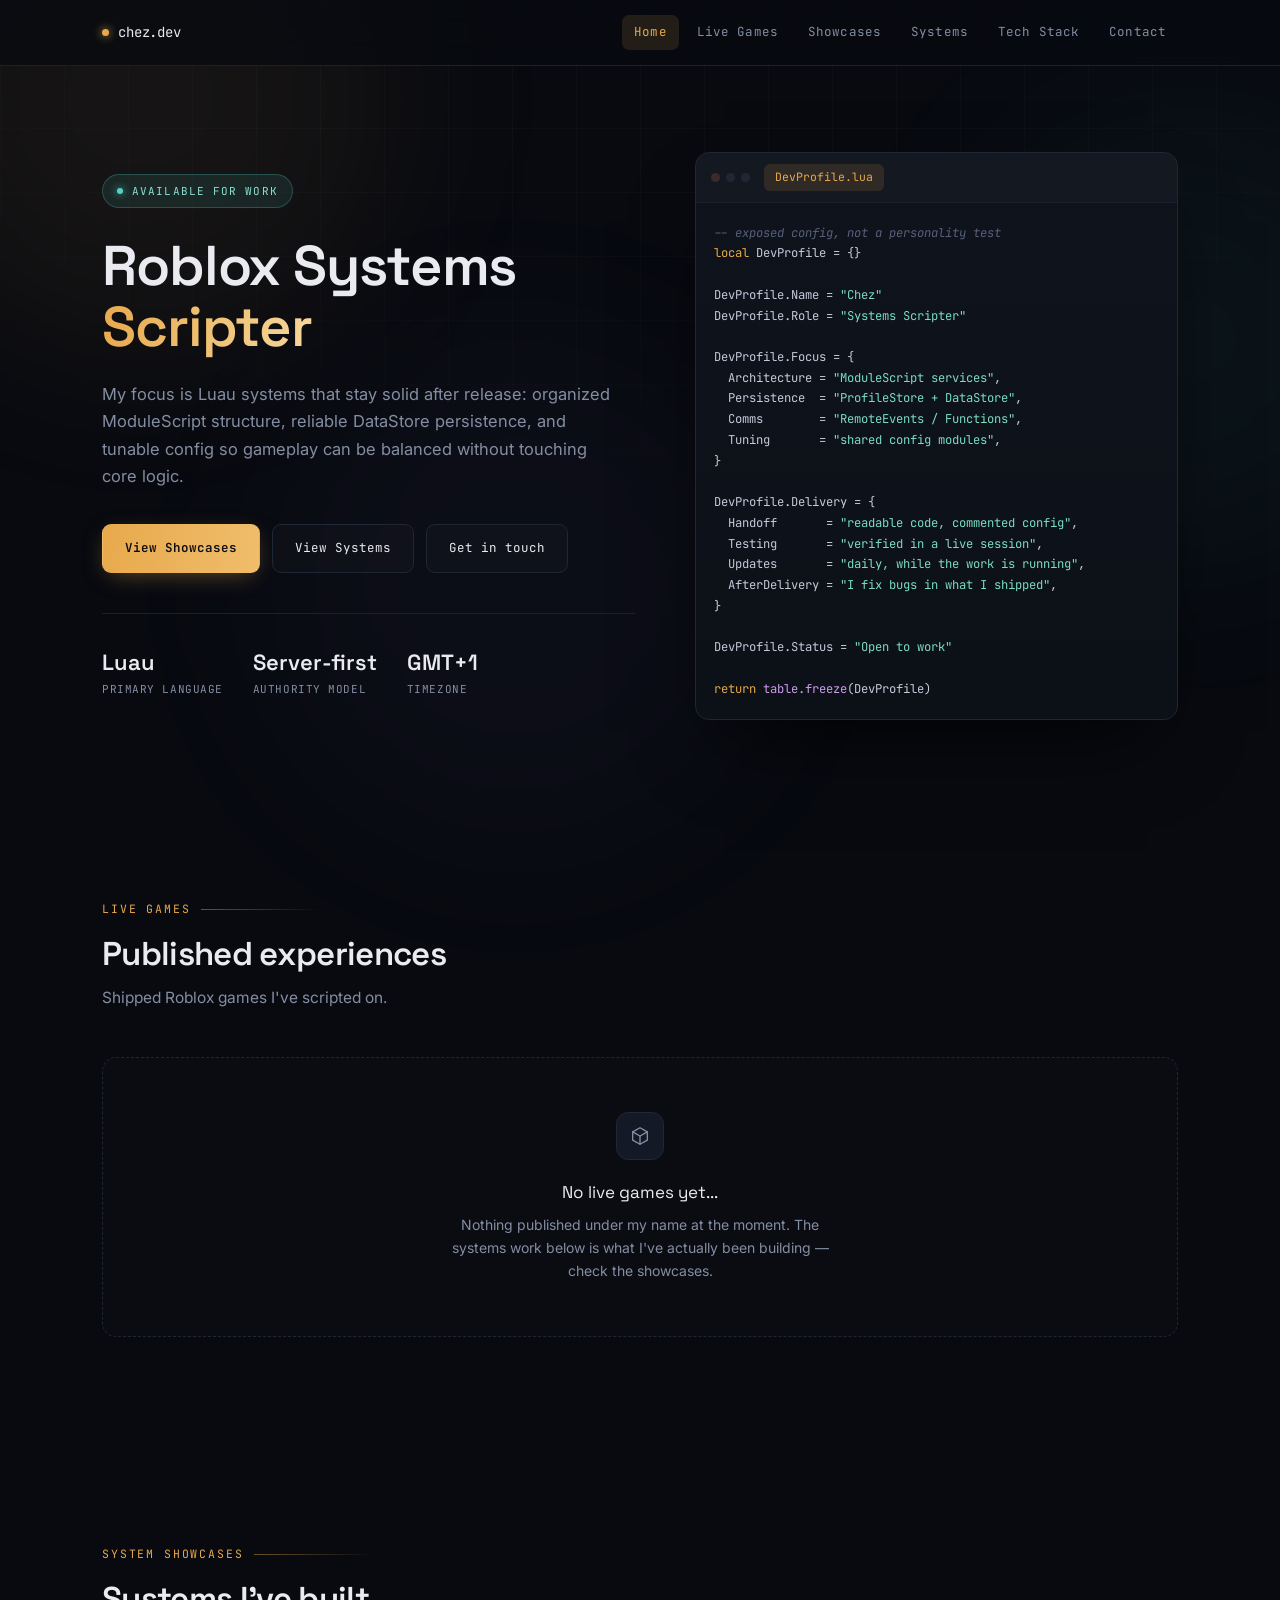
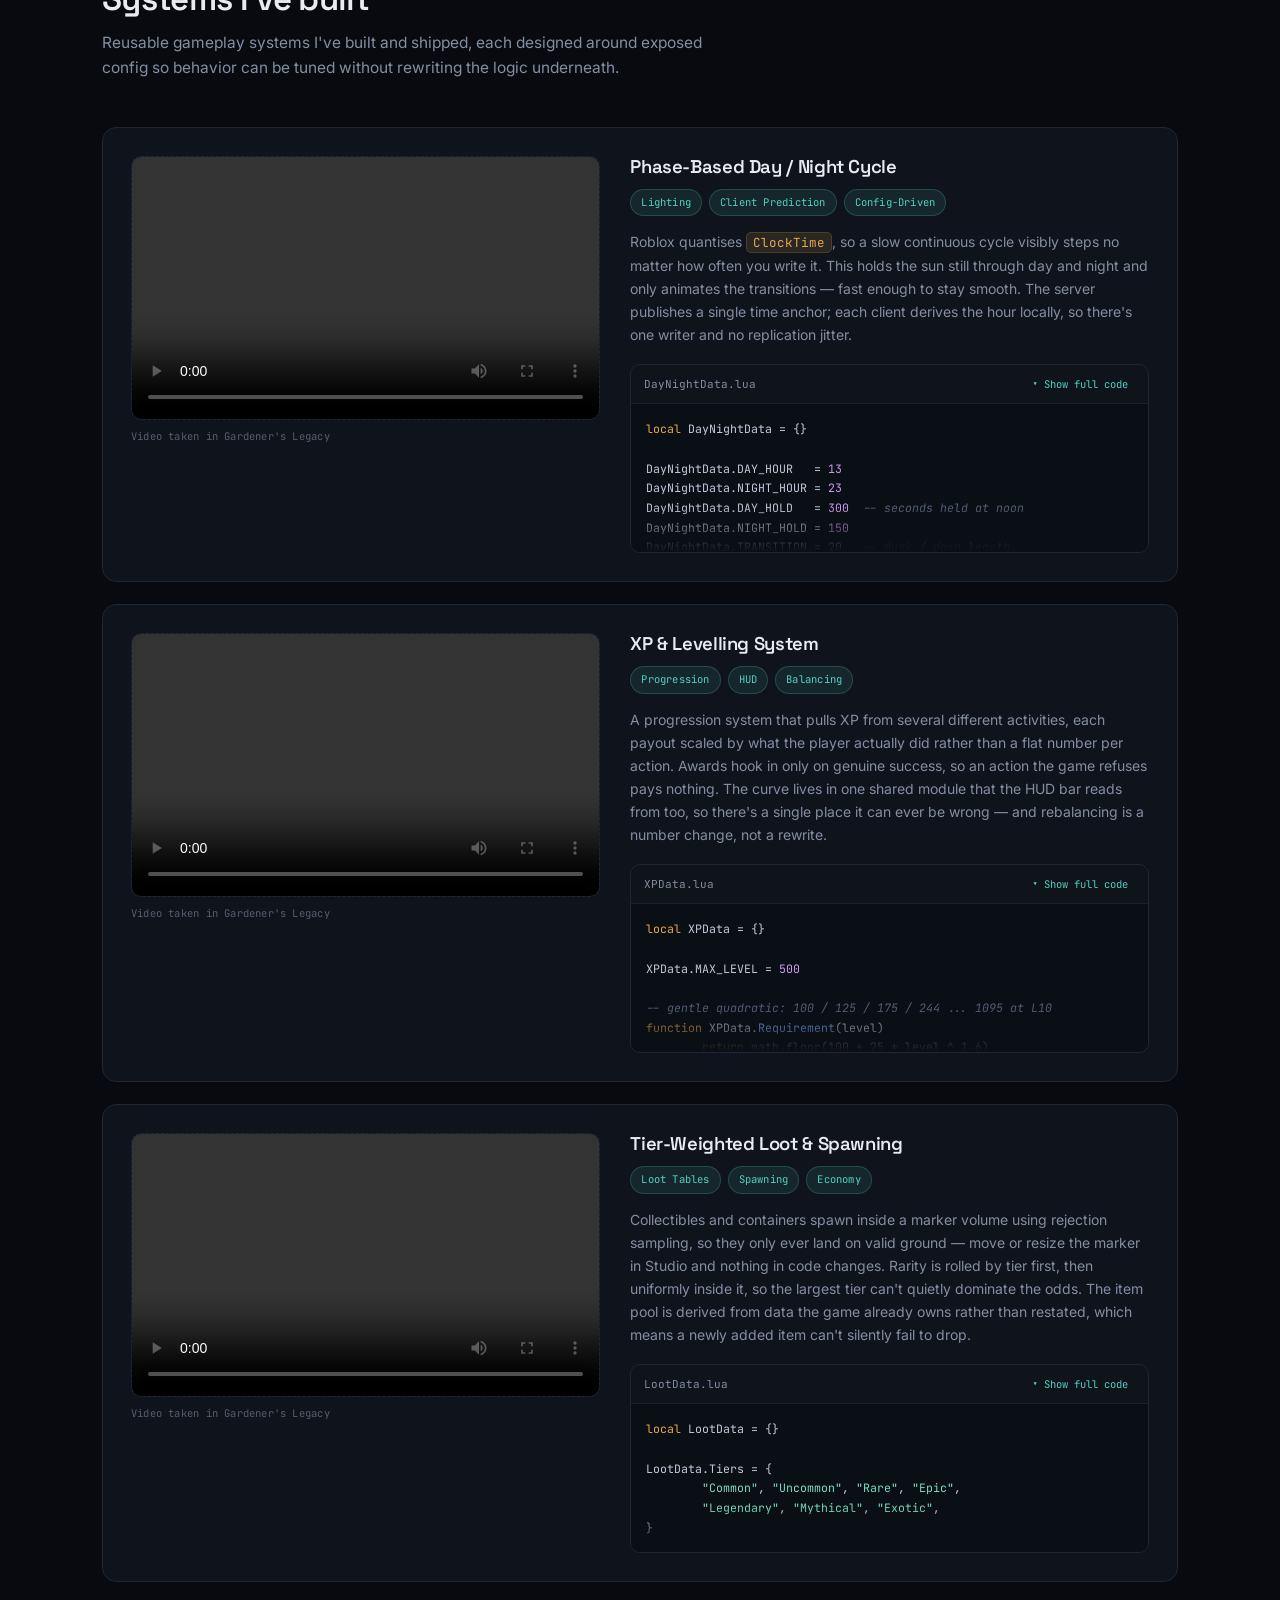
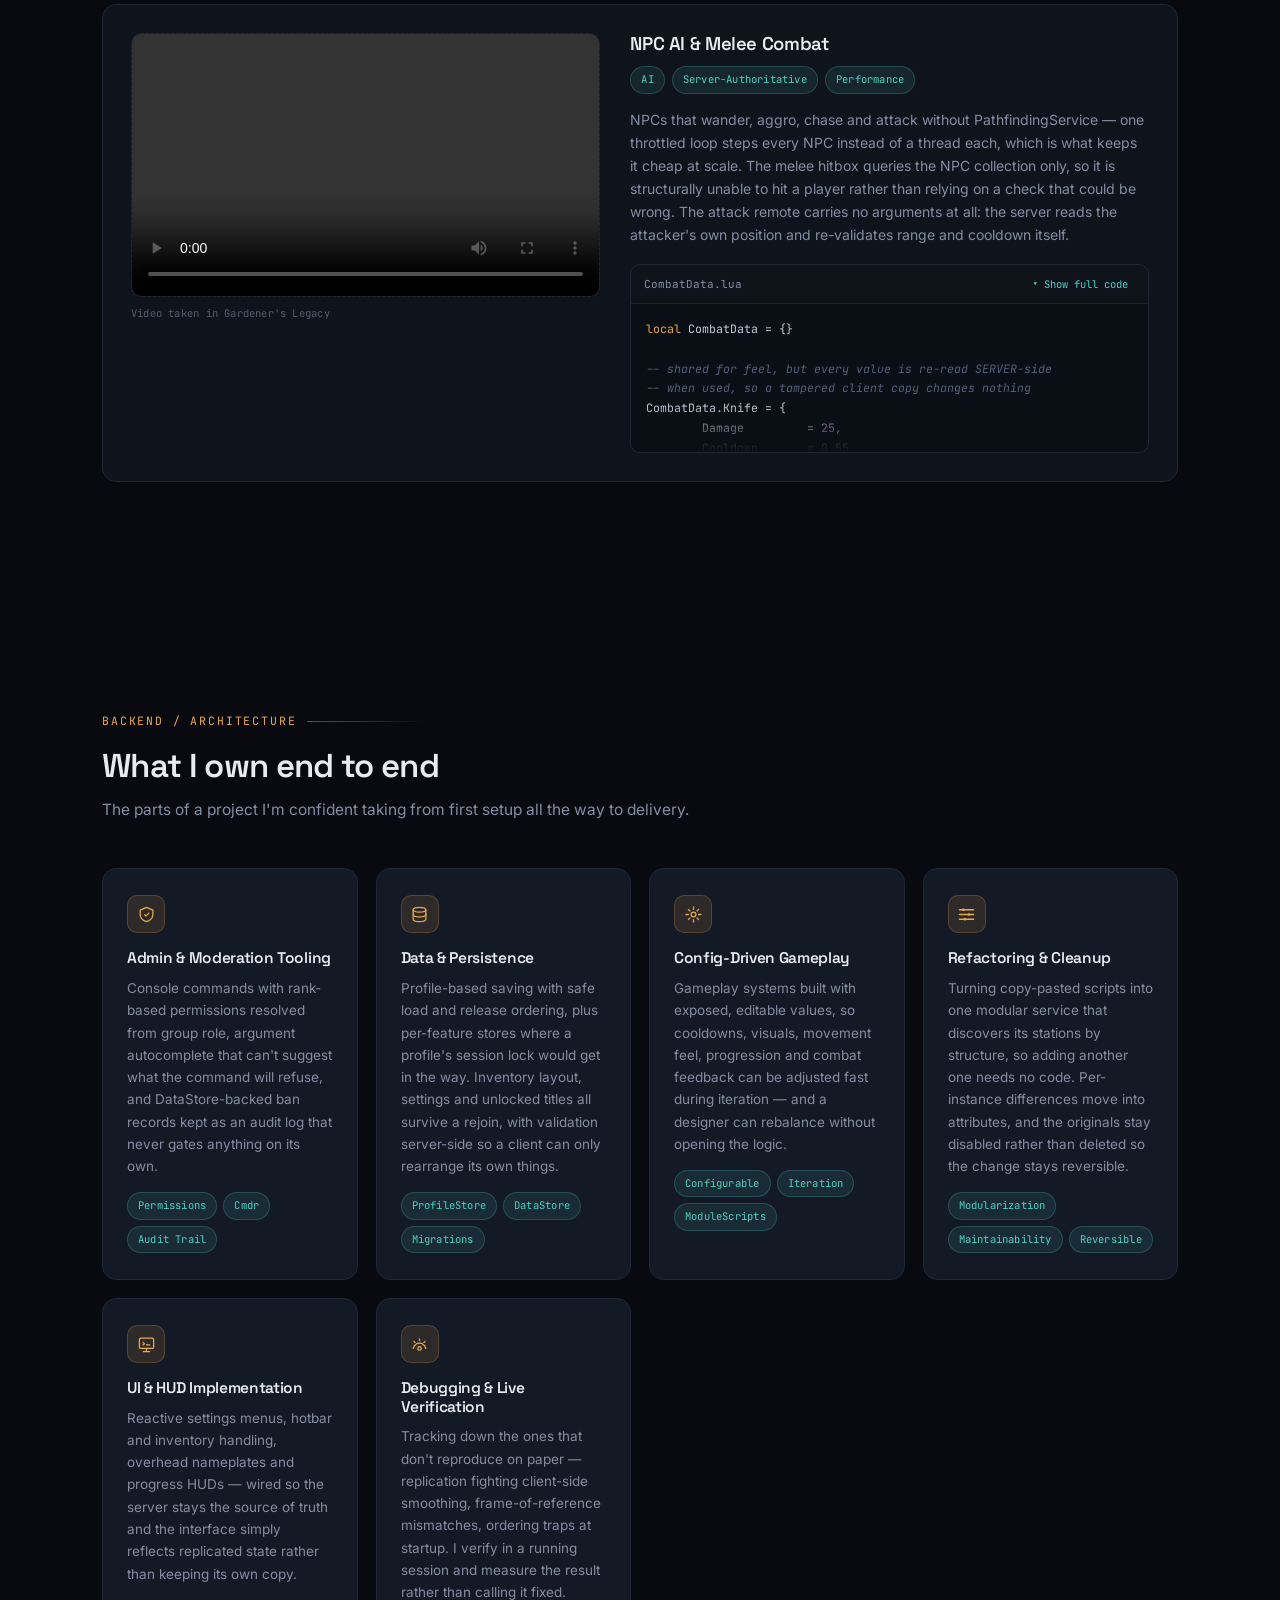
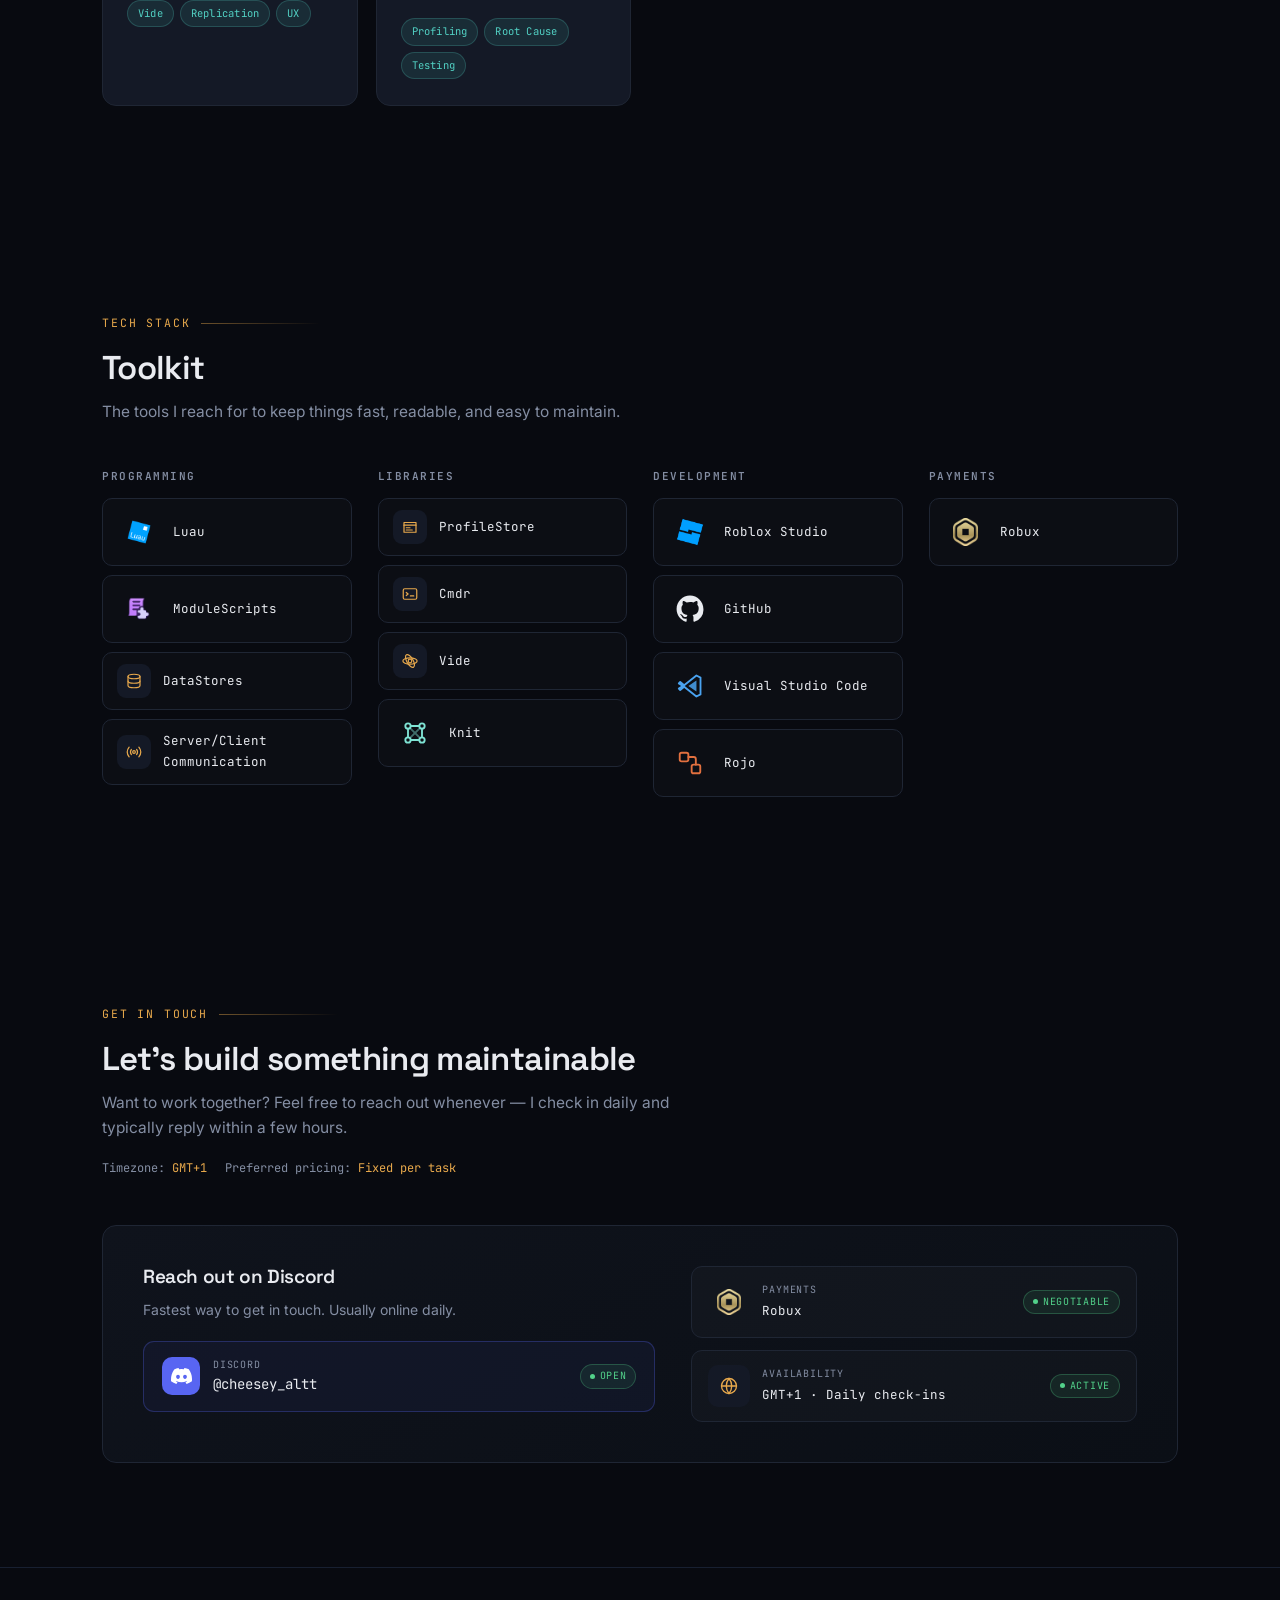
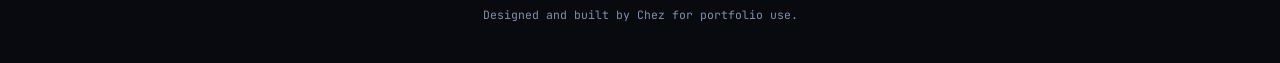
==== commit cc9c6742: "Update 25" ====
--- a/index.html
+++ b/index.html
@@ -3,147 +3,536 @@
 <head>
 <meta charset="UTF-8">
 <meta name="viewport" content="width=device-width, initial-scale=1.0">
-<title>Chez, Roblox Systems Scripter</title>
-<meta name="description" content="Chez is a Roblox scripter working in Luau on server systems, data persistence, admin tooling and config-driven gameplay.">
-<meta name="theme-color" content="#0a0b0d">
-
-<!-- Replace the two URLs below with your custom domain once it is pointed at this site. -->
-<link rel="canonical" href="https://chezdev.onrender.com/">
-<meta property="og:title" content="Chez, Roblox Systems Scripter">
-<meta property="og:description" content="Luau scripter working on server systems, data persistence, admin tooling and config-driven gameplay.">
-<meta property="og:type" content="website">
-<meta property="og:url" content="https://chezdev.onrender.com/">
-
-<link rel="icon" href="favicon.svg" type="image/svg+xml">
-<link rel="alternate icon" href="favicon.svg">
-<link rel="mask-icon" href="favicon.svg" color="#d99a44">
-
+<title>Chez — Roblox Scripting Portfolio</title>
+<meta name="theme-color" content="#080a10">
+<link rel="icon" href="data:image/svg+xml,%3Csvg xmlns='http://www.w3.org/2000/svg' viewBox='0 0 24 24'%3E%3Crect width='24' height='24' rx='6' fill='%23080a10'/%3E%3Ctext x='12' y='17' font-size='14' text-anchor='middle' fill='%23e8a94c' font-family='monospace'%3EC%3C/text%3E%3C/svg%3E">
+<meta name="description" content="Chez is a Roblox systems scripter focused on maintainable Luau architecture, DataStore persistence, and config-driven gameplay.">
 <link rel="preconnect" href="https://fonts.googleapis.com">
 <link rel="preconnect" href="https://fonts.gstatic.com" crossorigin>
-<link href="https://fonts.googleapis.com/css2?family=IBM+Plex+Mono:wght@400;500;600&family=IBM+Plex+Sans:wght@400;500;600&display=swap" rel="stylesheet">
-<link rel="stylesheet" href="styles.css">
+<link href="https://fonts.googleapis.com/css2?family=Space+Grotesk:wght@400;500;600;700&family=Inter:wght@400;500;600&family=JetBrains+Mono:wght@400;500;600&display=swap" rel="stylesheet">
+<style>
+  :root{
+    --bg: #080a10;
+    --panel: #0f131c;
+    --panel-2: #141926;
+    --line: #1f2634;
+    --line-soft: #182031;
+    --text: #e9ebf0;
+    --text-dim: #848ea3;
+    --amber: #e8a94c;
+    --amber-soft: rgba(232,169,76,0.12);
+    --teal: #52d1c4;
+    --teal-soft: rgba(82,209,196,0.10);
+    --green: #52d18a;
+    --violet: #9b8cf0;
+    --radius: 14px;
+    --mono: 'JetBrains Mono', ui-monospace, monospace;
+    --display: 'Space Grotesk', sans-serif;
+    --body: 'Inter', sans-serif;
+  }
+  *{ box-sizing: border-box; margin:0; padding:0; }
+  html{ scroll-behavior: smooth; }
+  body{
+    background: var(--bg);
+    color: var(--text);
+    font-family: var(--body);
+    line-height: 1.65;
+    -webkit-font-smoothing: antialiased;
+    overflow-x: hidden;
+  }
+
+  /* ambient background */
+  .bg-layer{
+    position: fixed; inset: 0; pointer-events: none; z-index: 0;
+  }
+  .bg-grid{
+    position: fixed; inset: 0; pointer-events:none; z-index:0;
+    background-image:
+      linear-gradient(rgba(255,255,255,0.022) 1px, transparent 1px),
+      linear-gradient(90deg, rgba(255,255,255,0.022) 1px, transparent 1px);
+    background-size: 64px 64px;
+    mask-image: radial-gradient(ellipse 80% 60% at 50% 0%, #000 40%, transparent 100%);
+    -webkit-mask-image: radial-gradient(ellipse 80% 60% at 50% 0%, #000 40%, transparent 100%);
+  }
+  .orb{
+    position: fixed; border-radius: 50%; filter: blur(90px); pointer-events:none; z-index:0;
+    opacity: 0.5;
+  }
+  .orb-a{ width: 520px; height: 520px; top: -160px; left: -120px; background: rgba(232,169,76,0.13); }
+  .orb-b{ width: 460px; height: 460px; top: 12%; right: -140px; background: rgba(82,209,196,0.10); }
+  .orb-c{ width: 520px; height: 520px; bottom: 6%; left: 20%; background: rgba(155,140,240,0.07); }
+
+  a{ color: inherit; text-decoration: none; }
+  ::selection{ background: var(--amber); color: #080a10; }
+
+  /* ---------- NAV ---------- */
+  header{
+    position: sticky; top:0; z-index: 100;
+    background: rgba(8,10,16,0.72);
+    backdrop-filter: blur(14px);
+    -webkit-backdrop-filter: blur(14px);
+    border-bottom: 1px solid var(--line-soft);
+  }
+  .nav-wrap{
+    max-width: 1140px; margin: 0 auto;
+    padding: 15px 32px;
+    display: flex; align-items: center; justify-content: space-between; gap: 24px;
+  }
+  .brand{
+    font-family: var(--mono); font-size: 14px; color: var(--text);
+    display: flex; align-items: center; gap: 9px; letter-spacing: -0.01em;
+  }
+  .brand .dot{
+    width:7px; height:7px; border-radius:50%; background: var(--amber);
+    box-shadow: 0 0 10px var(--amber); animation: blink 2.4s infinite;
+  }
+  @keyframes blink{ 0%,100%{opacity:1} 50%{opacity:.3} }
+  nav ul{ list-style:none; display:flex; gap: 6px; }
+  nav a{
+    font-family: var(--mono); font-size: 12.5px; color: var(--text-dim);
+    letter-spacing: 0.01em; transition: color .2s, background .2s;
+    padding: 7px 12px; border-radius: 7px; display:block;
+  }
+  nav a:hover{ color: var(--text); background: rgba(255,255,255,0.04); }
+  nav a.active{ color: var(--amber); background: var(--amber-soft); }
+  .nav-toggle{
+    display:none; background:rgba(255,255,255,0.04); border:1px solid var(--line);
+    color:var(--text); font-size:16px; cursor:pointer; border-radius:8px;
+    width:38px; height:38px; align-items:center; justify-content:center;
+  }
+
+  @media (max-width: 860px){
+    nav ul{
+      position: absolute; top: 100%; left:0; right:0;
+      background: rgba(12,15,23,0.98); border-bottom: 1px solid var(--line);
+      flex-direction: column; padding: 14px 24px 20px; gap: 4px; display: none;
+      backdrop-filter: blur(14px);
+    }
+    nav ul.open{ display:flex; }
+    .nav-toggle{ display:flex; }
+    .nav-wrap{ padding: 13px 22px; }
+  }
+
+  section{ position: relative; z-index:1; max-width: 1140px; margin: 0 auto; padding: 104px 32px; }
+  @media (max-width: 720px){ section{ padding: 72px 22px; } }
+
+  h1,h2,h3{ font-family: var(--display); font-weight: 600; letter-spacing: -0.02em; line-height:1.2; }
+  h2{ font-size: clamp(26px, 3.4vw, 33px); margin-bottom: 10px; }
+
+  .section-head{ margin-bottom: 46px; }
+  .kicker{
+    font-family: var(--mono); font-size: 11.5px; letter-spacing: 0.16em;
+    text-transform: uppercase; color: var(--amber); margin-bottom: 16px;
+    display:flex; align-items:center; gap:11px;
+  }
+  .kicker::after{
+    content:""; height:1px; flex:1; max-width:120px;
+    background: linear-gradient(90deg, rgba(232,169,76,0.45), transparent);
+  }
+  .section-sub{ color: var(--text-dim); font-size: 15.5px; max-width: 600px; }
+
+  /* ---------- HERO ---------- */
+  #home{ padding-top: 86px; padding-bottom: 76px; }
+  .hero-grid{ display: grid; grid-template-columns: 1.05fr 0.95fr; gap: 60px; align-items: center; }
+  @media (max-width: 940px){ .hero-grid{ grid-template-columns: 1fr; gap: 44px; } }
+
+  .status-pill{
+    display:inline-flex; align-items:center; gap:9px;
+    font-family: var(--mono); font-size: 11px; letter-spacing:0.1em;
+    color: #8ce0d4; background: var(--teal-soft);
+    border: 1px solid rgba(82,209,196,0.26);
+    padding: 7px 14px; border-radius: 100px; margin-bottom: 28px;
+  }
+  .status-pill .dot{
+    width:6px;height:6px;border-radius:50%; background:var(--teal);
+    box-shadow: 0 0 8px var(--teal); animation: blink 2.4s infinite;
+  }
+  h1.title{ font-size: clamp(36px, 5.4vw, 56px); line-height: 1.08; margin-bottom: 24px; }
+  h1.title .hl{
+    background: linear-gradient(100deg, var(--amber), #f6d79b);
+    -webkit-background-clip: text; background-clip: text; color: transparent;
+  }
+  .lede{ color: var(--text-dim); font-size: 16.5px; max-width: 520px; margin-bottom: 34px; }
+  .cta-row{ display:flex; gap: 12px; flex-wrap: wrap; }
+  .btn{
+    font-family: var(--mono); font-size: 12.5px; padding: 13px 22px; border-radius: 9px;
+    border: 1px solid var(--line); transition: all .2s;
+    display:inline-flex; align-items:center; gap:9px; background: rgba(255,255,255,0.02);
+  }
+  .btn-primary{
+    background: linear-gradient(100deg, var(--amber), #f0bd6b);
+    color: #0a0d13; border-color: transparent; font-weight: 600;
+    box-shadow: 0 6px 24px -8px rgba(232,169,76,0.5);
+  }
+  .btn-primary:hover{ transform: translateY(-1px); box-shadow: 0 10px 28px -8px rgba(232,169,76,0.6); }
+  .btn-ghost:hover{ border-color: rgba(232,169,76,0.5); color: var(--amber); transform: translateY(-1px); }
+
+  .hero-stats{
+    display:flex; gap: 30px; margin-top: 40px; padding-top: 30px;
+    border-top: 1px solid var(--line-soft); flex-wrap: wrap;
+  }
+  .hero-stat .n{ font-family: var(--display); font-size: 22px; font-weight:600; color: var(--text); }
+  .hero-stat .l{ font-family: var(--mono); font-size: 11px; color: var(--text-dim); letter-spacing:0.05em; }
+
+  /* code panel */
+  .code-panel{
+    background: linear-gradient(180deg, var(--panel), #0c1017);
+    border: 1px solid var(--line); border-radius: var(--radius);
+    overflow: hidden; box-shadow: 0 40px 80px -30px rgba(0,0,0,0.8);
+  }
+  .code-tabbar{
+    display:flex; align-items:center; gap: 10px;
+    padding: 11px 15px; background: rgba(255,255,255,0.02);
+    border-bottom: 1px solid var(--line-soft);
+  }
+  .code-tabbar .tab{
+    font-family: var(--mono); font-size: 11.5px; color: var(--amber);
+    padding: 4px 11px; border-radius: 6px; background: var(--amber-soft);
+  }
+  .code-dots{ display:flex; gap:6px; margin-right: 4px; }
+  .code-dots span{ width:9px; height:9px; border-radius:50%; background: var(--line); }
+  .code-dots span:first-child{ background:#3a2b2b; }
+  pre.code{
+    font-family: var(--mono); font-size: 12.2px; padding: 20px 18px; overflow-x:auto;
+    color: #c3cbdb; line-height:1.7;
+  }
+  pre.code .k{ color: #e8a94c; }
+  pre.code .s{ color: #7bdcc4; }
+  pre.code .c{ color: #55607a; font-style: italic; }
+  pre.code .n{ color: #cf9bf0; }
+  pre.code .f{ color: #7fb4ff; }
+
+  /* ---------- EMPTY STATE (live games) ---------- */
+  .empty-state{
+    border: 1px dashed var(--line); border-radius: var(--radius);
+    background: rgba(255,255,255,0.012);
+    padding: 54px 30px; text-align: center;
+  }
+  .empty-state .icon{
+    width: 48px; height: 48px; margin: 0 auto 18px; border-radius: 12px;
+    background: var(--panel-2); border: 1px solid var(--line);
+    display:flex; align-items:center; justify-content:center; color: var(--text-dim);
+  }
+  .empty-state .title{ font-family: var(--display); font-size: 17px; margin-bottom: 7px; }
+  .empty-state .sub{ color: var(--text-dim); font-size: 14px; max-width: 400px; margin: 0 auto; }
+
+  /* ---------- SHOWCASES ---------- */
+  .showcase-card{
+    background: var(--panel); border: 1px solid var(--line); border-radius: var(--radius);
+    padding: 28px; margin-bottom: 22px;
+    display: grid; grid-template-columns: 0.95fr 1.05fr; gap: 30px; align-items: start;
+    transition: border-color .25s, transform .25s;
+  }
+  .showcase-card:hover{ border-color: #2c374d; }
+  @media (max-width: 900px){ .showcase-card{ grid-template-columns: 1fr; padding: 22px; } }
+
+  .showcase-media{
+    position: relative; width: 100%; aspect-ratio: 16 / 9; border-radius: 10px;
+    background: var(--panel-2); border: 1px dashed var(--line);
+    display: flex; align-items: center; justify-content: center; overflow: hidden;
+  }
+  .showcase-media video{ width:100%; height:100%; object-fit: cover; display:block; }
+  .showcase-media .media-placeholder{
+    font-family: var(--mono); font-size: 11.5px; color: var(--text-dim); text-align:center; padding: 0 20px;
+  }
+  .showcase-media .play-ring{
+    width: 44px; height: 44px; border-radius: 50%; border: 1px solid var(--line);
+    display:flex; align-items:center; justify-content:center; margin: 0 auto 11px;
+    color: var(--amber); font-size: 13px; background: rgba(232,169,76,0.06);
+  }
+  .showcase-card h3{ font-size: 18.5px; margin-bottom: 11px; }
+  .media-credit{
+    font-family: var(--mono); font-size: 10.5px; color: var(--text-dim);
+    opacity: 0.6; margin-top: 8px; letter-spacing: 0.02em;
+  }
+  .showcase-tags{ display:flex; gap:7px; flex-wrap:wrap; margin-bottom: 14px; }
+  .tag{
+    font-family: var(--mono); font-size: 10.5px; color: var(--teal);
+    background: var(--teal-soft); border: 1px solid rgba(82,209,196,0.22);
+    padding: 4px 10px; border-radius: 100px; letter-spacing: 0.02em;
+  }
+  .showcase-desc{ color: var(--text-dim); font-size: 14px; margin-bottom: 18px; }
+  .showcase-desc code{
+    font-family: var(--mono); font-size: 12.5px; color: var(--amber);
+    background: var(--amber-soft); border: 1px solid rgba(232,169,76,0.18);
+    padding: 1px 6px; border-radius: 5px;
+  }
+
+  .mini-code-panel{
+    background: #0a0e15; border: 1px solid var(--line); border-radius: 10px; overflow: hidden;
+  }
+  .mini-code-tabbar{
+    display:flex; align-items:center; justify-content:space-between;
+    padding: 9px 13px; background: rgba(255,255,255,0.02); border-bottom: 1px solid var(--line-soft);
+    font-family: var(--mono); font-size: 11px; color: var(--text-dim);
+  }
+  .code-toggle{
+    background:none; border: none; color: var(--teal); font-family: var(--mono);
+    font-size: 10.5px; cursor: pointer; display:flex; align-items:center; gap:5px;
+    padding: 3px 7px; border-radius: 5px; transition: background .2s;
+  }
+  .code-toggle:hover{ background: var(--teal-soft); }
+  .mini-code-body{
+    max-height: 148px; overflow: hidden; position: relative;
+    transition: max-height .4s ease;
+  }
+  .mini-code-body::after{
+    content:""; position:absolute; left:0; right:0; bottom:0; height:46px;
+    background: linear-gradient(to bottom, transparent, #0a0e15);
+    transition: opacity .25s; pointer-events:none;
+  }
+  .mini-code-body.expanded{ max-height: 1100px; overflow-y: auto; }
+  .mini-code-body.expanded::after{ opacity: 0; }
+  .mini-code-body pre.code{ padding: 15px; font-size: 11.6px; }
+
+  /* ---------- SYSTEMS GRID ---------- */
+  .systems-grid{ display:grid; grid-template-columns: repeat(auto-fit, minmax(250px, 1fr)); gap: 18px; }
+  .system-card{
+    background: var(--panel-2); border: 1px solid var(--line); border-radius: var(--radius);
+    padding: 26px 24px; transition: border-color .25s, transform .25s;
+  }
+  .system-card:hover{ border-color: #2c374d; transform: translateY(-2px); }
+  .system-card .icon{
+    width: 38px; height: 38px; border-radius: 10px; margin-bottom: 16px;
+    background: var(--amber-soft); border: 1px solid rgba(232,169,76,0.22);
+    display:flex; align-items:center; justify-content:center; color: var(--amber);
+  }
+  .system-card h3{ font-size: 15.5px; margin-bottom: 9px; }
+  .system-card p{ color: var(--text-dim); font-size: 13.5px; }
+  .system-card .project-tags{ display:flex; gap:6px; flex-wrap:wrap; margin-top: 15px; }
+
+  /* ---------- TECH STACK ---------- */
+  .stack-groups{ display:grid; grid-template-columns: repeat(auto-fit, minmax(210px, 1fr)); gap: 26px; }
+  .stack-group h3{
+    font-family: var(--mono); font-size: 11px; color: var(--text-dim);
+    text-transform: uppercase; letter-spacing: 0.14em; margin-bottom: 15px;
+  }
+  .stack-chips{ display:flex; flex-direction:column; gap:9px; }
+  .tech-item{
+    background: rgba(255,255,255,0.018); border: 1px solid var(--line); border-radius: 10px;
+    padding: 11px 14px; display:flex; align-items:center; gap:12px;
+    transition: border-color .2s, background .2s;
+  }
+  .tech-item:hover{ border-color: #2c374d; background: rgba(255,255,255,0.032); }
+  .tech-item .t-icon{
+    width: 34px; height:34px; border-radius:9px; background: var(--panel-2);
+    display:flex; align-items:center; justify-content:center; color: var(--amber); flex-shrink:0;
+  }
+  .tech-item .t-icon svg{ width:18px; height:18px; }
+  .tech-item .t-icon img{ width:18px; height:18px; object-fit:contain; }
+  .tech-item .t-name{ font-family: var(--mono); font-size: 12.5px; color: var(--text); }
+  .t-icon.brand{ background: transparent; border: none; width: 44px; height: 44px; }
+  .t-icon.brand svg{ width: 28px; height: 28px; }
+  .t-icon.brand img{ width: 28px; height: 28px; }
+  .t-icon.brand-robux{ background: transparent; width: 44px; height: 44px; }
+  .t-icon.brand-robux svg{ width: 28px; height: 28px; }
+  .t-icon.brand-robux img{ width: 28px; height: 28px; }
+
+  /* ---------- CONTACT ---------- */
+  .contact-meta-line{
+    font-family: var(--mono); font-size: 12px; color: var(--text-dim); margin-top: 18px;
+    display:flex; gap: 18px; flex-wrap: wrap;
+  }
+  .contact-meta-line span{ color: var(--amber); }
+  .contact-panel{
+    background: linear-gradient(150deg, var(--panel), #0b0f16);
+    border: 1px solid var(--line); border-radius: var(--radius);
+    padding: 40px; display:grid; grid-template-columns: 1.15fr 1fr; gap: 36px;
+    margin-top: 42px;
+  }
+  @media (max-width: 820px){ .contact-panel{ grid-template-columns: 1fr; padding: 28px; } }
+  .contact-panel h3{ font-size: 19px; margin-bottom: 9px; }
+  .contact-panel .p-sub{ color:var(--text-dim); font-size:14px; }
+  .status-badge{
+    font-family: var(--mono); font-size: 10px; letter-spacing: 0.07em;
+    color: var(--green); background: rgba(82,209,138,0.09); border: 1px solid rgba(82,209,138,0.28);
+    padding: 3px 9px; border-radius: 100px; text-transform: uppercase;
+    display:inline-flex; align-items:center; gap:5px; white-space: nowrap;
+  }
+  .status-badge::before{ content:""; width:5px; height:5px; border-radius:50%; background: var(--green); }
+  .discord-btn{
+    display:flex; align-items:center; justify-content:space-between; gap: 12px;
+    background: rgba(88,101,242,0.06); border: 1px solid rgba(88,101,242,0.3); border-radius: 11px;
+    padding: 15px 18px; margin-top: 20px; transition: all .2s;
+  }
+  .discord-btn:hover{ border-color: rgba(88,101,242,0.65); background: rgba(88,101,242,0.12); transform: translateY(-1px); }
+  .discord-btn .d-left{ display:flex; align-items:center; gap:13px; }
+  .discord-btn .d-icon{
+    width: 38px; height:38px; border-radius:10px; background: #5865F2;
+    display:flex; align-items:center; justify-content:center; flex-shrink:0;
+  }
+  .discord-btn .d-text .label{ font-family: var(--mono); font-size: 10px; color: var(--text-dim); letter-spacing:0.08em; }
+  .discord-btn .d-text .handle{ font-family: var(--mono); font-size: 14px; color: var(--text); }
+  .meta-list{ display:flex; flex-direction:column; gap: 12px; }
+  .meta-card{
+    background: rgba(255,255,255,0.018); border: 1px solid var(--line); border-radius: 11px;
+    padding: 14px 16px; display:flex; align-items:center; justify-content:space-between; gap:12px;
+  }
+  .meta-card .m-left{ display:flex; align-items:center; gap: 12px; }
+  .meta-card .m-icon{
+    width: 42px; height:42px; border-radius:10px; background: var(--panel-2);
+    display:flex; align-items:center; justify-content:center; font-size:19px; flex-shrink:0;
+    color: var(--amber);
+  }
+  .meta-card .m-icon.coin{ background: transparent; }
+  .meta-card .m-icon img{ width:26px; height:26px; object-fit:contain; }
+  .meta-card .m-label{ font-family: var(--mono); font-size: 10px; color: var(--text-dim); text-transform: uppercase; letter-spacing: 0.08em; }
+  .meta-card .m-value{ font-family: var(--mono); font-size: 12.5px; color: var(--text); margin-top: 2px; }
+
+  footer{
+    position: relative; z-index:1;
+    text-align:center; padding: 38px 32px; color: var(--text-dim);
+    font-family: var(--mono); font-size: 11.5px; border-top: 1px solid var(--line-soft);
+  }
+
+  .reveal{ opacity:0; transform: translateY(18px); transition: opacity .7s ease, transform .7s ease; }
+  .reveal.in{ opacity:1; transform: translateY(0); }
+
+  @media (prefers-reduced-motion: reduce){
+    *{ animation: none !important; transition: none !important; }
+    .reveal{ opacity:1; transform:none; }
+  }
+</style>
 </head>
 <body>
 
-<header class="site-header">
-  <div class="wrap header-inner">
-    <a class="wordmark" href="/" aria-label="Chez, home">
-      <svg class="mark" width="20" height="20" viewBox="0 0 32 32" aria-hidden="true">
-        <rect x="1" y="1" width="30" height="30" rx="3" fill="none" stroke="#23272f"/>
-        <path d="M14.5 9.5 C11.8 9.5 12.6 15 9.8 16 C12.6 17 11.8 22.5 14.5 22.5" fill="none" stroke="#d99a44" stroke-width="2.1" stroke-linecap="round" stroke-linejoin="round"/>
-        <path d="M18.6 9.8 H22.4 V22.2 H18.6" fill="none" stroke="#e7e8ea" stroke-width="2.1" stroke-linecap="round" stroke-linejoin="round"/>
-      </svg>
-      chez.dev
-    </a>
-
-    <button class="nav-toggle" id="navToggle" aria-expanded="false" aria-controls="navList" aria-label="Open menu">
-      <svg width="17" height="17" viewBox="0 0 24 24" fill="none" stroke="currentColor" stroke-width="1.8" stroke-linecap="round" aria-hidden="true">
-        <path d="M4 7h16M4 12h16M4 17h16"/>
-      </svg>
-    </button>
-
-    <nav aria-label="Primary">
-      <ul class="nav-list" id="navList">
-        <li><a href="#work">Work</a></li>
-        <li><a href="#games">Live games</a></li>
-        <li><a href="#capabilities">Capabilities</a></li>
-        <li><a href="#tools">Tools</a></li>
+<div class="bg-grid"></div>
+<div class="orb orb-a"></div>
+<div class="orb orb-b"></div>
+<div class="orb orb-c"></div>
+
+<header>
+  <div class="nav-wrap">
+    <div class="brand"><span class="dot"></span> chez.dev</div>
+    <button class="nav-toggle" id="navToggle" aria-label="Toggle menu">☰</button>
+    <nav>
+      <ul id="navList">
+        <li><a href="#home">Home</a></li>
+        <li><a href="#projects">Live Games</a></li>
+        <li><a href="#showcases">Showcases</a></li>
+        <li><a href="#systems">Systems</a></li>
+        <li><a href="#tech-stack">Tech Stack</a></li>
         <li><a href="#contact">Contact</a></li>
       </ul>
     </nav>
   </div>
 </header>
 
-<main>
-
-<!-- ============ HERO ============ -->
-<div class="wrap">
-  <section class="hero" id="top">
-    <div class="hero-top">
-      <div>
-        <span class="availability"><span class="led" aria-hidden="true"></span> Open to work</span>
-        <h1 class="hero-title">Roblox systems <span class="accent">scripter</span></h1>
-        <p class="lede">
-          I write Luau. Most of my work is the part players never notice: data that survives a
-          rejoin, permissions that actually hold, and gameplay numbers kept in config instead of
-          buried in the logic.
-        </p>
-        <div class="actions">
-          <a class="btn btn-solid" href="#work">See the work</a>
-          <a class="btn" href="#contact">Get in touch</a>
-        </div>
-      </div>
-
-      <div class="facts">
-        <dl>
-          <div class="row"><dt>Role</dt><dd>Systems scripter</dd></div>
-          <div class="row"><dt>Language</dt><dd>Luau</dd></div>
-          <div class="row"><dt>Works in</dt><dd>Roblox Studio</dd></div>
-          <div class="row"><dt>Timezone</dt><dd>GMT+1</dd></div>
-          <div class="row"><dt>Payment</dt><dd>Robux</dd></div>
-          <div class="row"><dt>Rates</dt><dd>Fixed per task</dd></div>
-        </dl>
-      </div>
-    </div>
-  </section>
-</div>
-
-<!-- ============ WORK ============ -->
-<div class="wrap">
-  <section id="work">
-    <div class="sec-head">
-      <p class="sec-label"><span class="num">01</span> Selected systems</p>
-      <h2>Systems I have built</h2>
-      <p class="sec-intro">
-        Four systems, each shown with the config module that drives it. All of them were built so
-        behaviour can be retuned by editing values rather than rewriting logic.
-      </p>
-    </div>
-
-    <div class="work">
-
-      <!-- 01 -->
-      <article class="work-item">
-        <div>
-          <div class="frame">
-            <video controls preload="metadata"
-                   onerror="this.style.display='none'; this.nextElementSibling.style.display='block';">
-              <source src="Clips/daynight.mp4" type="video/mp4">
-            </video>
-            <div class="fallback" style="display:none;">
-              <svg width="22" height="22" viewBox="0 0 24 24" fill="none" stroke="currentColor" stroke-width="1.5" aria-hidden="true">
-                <rect x="2.5" y="4.5" width="19" height="15" rx="2"/><path d="M10 9.5l5 2.5-5 2.5z" fill="currentColor" stroke="none"/>
-              </svg>
-              Clips/daynight.mp4
-            </div>
-          </div>
-          <p class="credit">Video taken in Gardener's Legacy</p>
-        </div>
-        <div>
-          <p class="idx">01</p>
-          <h3>Phase based day and night cycle</h3>
-          <div class="chips">
-            <span class="chip">Lighting</span>
-            <span class="chip">Client prediction</span>
-            <span class="chip">Config driven</span>
-          </div>
-          <p>
-            Roblox quantises <code>ClockTime</code>, so a slow continuous cycle visibly steps no
-            matter how often you write to it. This one holds the sun still through day and night and
-            only animates the transitions, fast enough that they stay smooth. The server publishes a
-            single time anchor and each client derives the hour locally, so there is one writer and
-            no replication jitter.
-          </p>
-          <div class="code-block">
-            <div class="code-bar">
-              <span>DayNightData.lua</span>
-              <button class="code-toggle" aria-expanded="false" onclick="toggleCode(this)">
-                <span class="label">Show full code</span>
-                <svg width="11" height="11" viewBox="0 0 24 24" fill="none" stroke="currentColor" stroke-width="2.2" stroke-linecap="round" stroke-linejoin="round" aria-hidden="true"><path d="M6 9l6 6 6-6"/></svg>
-              </button>
-            </div>
-            <div class="code-body">
-<pre class="code"><span class="k">local</span> DayNightData = {}
+<section id="home">
+  <div class="hero-grid">
+    <div>
+      <span class="status-pill"><span class="dot"></span> AVAILABLE FOR WORK</span>
+      <h1 class="title">Roblox Systems <span class="hl">Scripter</span></h1>
+      <p class="lede">My focus is Luau systems that stay solid after release: organized ModuleScript structure, reliable DataStore persistence, and tunable config so gameplay can be balanced without touching core logic.</p>
+      <div class="cta-row">
+        <a href="#showcases" class="btn btn-primary">View Showcases</a>
+        <a href="#systems" class="btn btn-ghost">View Systems</a>
+        <a href="#contact" class="btn btn-ghost">Get in touch</a>
+      </div>
+      <div class="hero-stats">
+        <div class="hero-stat">
+          <div class="n">Luau</div>
+          <div class="l">PRIMARY LANGUAGE</div>
+        </div>
+        <div class="hero-stat">
+          <div class="n">Server-first</div>
+          <div class="l">AUTHORITY MODEL</div>
+        </div>
+        <div class="hero-stat">
+          <div class="n">GMT+1</div>
+          <div class="l">TIMEZONE</div>
+        </div>
+      </div>
+    </div>
+    <div class="code-panel reveal">
+      <div class="code-tabbar">
+        <div class="code-dots"><span></span><span></span><span></span></div>
+        <div class="tab">DevProfile.lua</div>
+      </div>
+      <pre class="code"><span class="c">-- exposed config, not a personality test</span>
+<span class="k">local</span> DevProfile = {}
+
+DevProfile.Name = <span class="s">"Chez"</span>
+DevProfile.Role = <span class="s">"Systems Scripter"</span>
+
+DevProfile.Focus = {
+  Architecture = <span class="s">"ModuleScript services"</span>,
+  Persistence  = <span class="s">"ProfileStore + DataStore"</span>,
+  Comms        = <span class="s">"RemoteEvents / Functions"</span>,
+  Tuning       = <span class="s">"shared config modules"</span>,
+}
+
+DevProfile.Delivery = {
+  Handoff       = <span class="s">"readable code, commented config"</span>,
+  Testing       = <span class="s">"verified in a live session"</span>,
+  Updates       = <span class="s">"daily, while the work is running"</span>,
+  AfterDelivery = <span class="s">"I fix bugs in what I shipped"</span>,
+}
+
+DevProfile.Status = <span class="s">"Open to work"</span>
+
+<span class="k">return</span> <span class="n">table.freeze</span>(DevProfile)</pre>
+    </div>
+  </div>
+</section>
+
+<section id="projects">
+  <div class="section-head">
+    <div class="kicker">Live Games</div>
+    <h2>Published experiences</h2>
+    <p class="section-sub">Shipped Roblox games I've scripted on.</p>
+  </div>
+
+  <div class="empty-state reveal">
+    <div class="icon">
+      <svg viewBox="0 0 24 24" fill="none" stroke="currentColor" stroke-width="1.5" stroke-linecap="round" stroke-linejoin="round" width="22" height="22">
+        <path d="M12 3 L20 7.5 L20 16.5 L12 21 L4 16.5 L4 7.5 Z"/>
+        <path d="M4 7.5 L12 12 L20 7.5"/><path d="M12 12 L12 21"/>
+      </svg>
+    </div>
+    <div class="title">No live games yet...</div>
+    <div class="sub">Nothing published under my name at the moment. The systems work below is what I've actually been building — check the showcases.</div>
+  </div>
+</section>
+
+<section id="showcases">
+  <div class="section-head">
+    <div class="kicker">System Showcases</div>
+    <h2>Systems I've built</h2>
+    <p class="section-sub">Reusable gameplay systems I've built and shipped, each designed around exposed config so behavior can be tuned without rewriting the logic underneath.</p>
+  </div>
+
+  <!-- 01 -->
+  <div class="showcase-card reveal">
+    <!-- Place a clip at Clips/daynight.mp4 to replace this placeholder -->
+    <div class="showcase-media-col">
+      <div class="showcase-media">
+        <video controls preload="metadata"
+               onerror="this.style.display='none'; this.nextElementSibling.style.display='block';">
+          <source src="Clips/daynight.mp4" type="video/mp4">
+        </video>
+        <div class="media-placeholder" style="display:none;">
+          <div class="play-ring">&#9654;</div>
+          Add a clip at Clips/daynight.mp4
+        </div>
+      </div>
+      <div class="media-credit">Video taken in Gardener's Legacy</div>
+    </div>
+    <div>
+      <h3>Phase-Based Day / Night Cycle</h3>
+      <div class="showcase-tags">
+        <span class="tag">Lighting</span>
+        <span class="tag">Client Prediction</span>
+        <span class="tag">Config-Driven</span>
+      </div>
+      <p class="showcase-desc">Roblox quantises <code>ClockTime</code>, so a slow continuous cycle visibly steps no matter how often you write it. This holds the sun still through day and night and only animates the transitions — fast enough to stay smooth. The server publishes a single time anchor; each client derives the hour locally, so there's one writer and no replication jitter.</p>
+      <div class="mini-code-panel">
+        <div class="mini-code-tabbar">
+          <span>DayNightData.lua</span>
+          <button class="code-toggle" onclick="toggleCode(this)">&#9662; Show full code</button>
+        </div>
+        <div class="mini-code-body">
+          <pre class="code"><span class="k">local</span> DayNightData = {}
 
 DayNightData.DAY_HOUR   = <span class="n">13</span>
 DayNightData.NIGHT_HOUR = <span class="n">23</span>
@@ -152,7 +541,7 @@
 DayNightData.TRANSITION = <span class="n">20</span>   <span class="c">-- dusk / dawn length</span>
 DayNightData.EASE_BLEND = <span class="n">0.7</span>
 
-<span class="c">-- sun and moon sit 12h apart on one track, so these two</span>
+<span class="c">-- sun and moon sit 12h apart on one track, so the hours</span>
 <span class="c">-- must NOT be 12 apart or the moon parks where the sun was</span>
 <span class="k">function</span> DayNightData.<span class="f">ArcHours</span>()
 	<span class="k">return</span> (DayNightData.NIGHT_HOUR - DayNightData.DAY_HOUR) % <span class="n">24</span>
@@ -162,67 +551,56 @@
 	<span class="k">return</span> t * t * (<span class="n">3</span> - <span class="n">2</span> * t)
 <span class="k">end</span>
 
-<span class="c">-- a full ease starts and ends at zero speed, which is</span>
-<span class="c">-- exactly what stutters. blend a linear floor underneath.</span>
+<span class="c">-- a full ease starts and ends at zero speed, which is exactly</span>
+<span class="c">-- what stutters. blend a linear floor underneath it.</span>
 <span class="k">function</span> DayNightData.<span class="f">Ease</span>(t)
 	<span class="k">return</span> t * (<span class="n">1</span> - DayNightData.EASE_BLEND)
 		+ <span class="f">smoothstep</span>(t) * DayNightData.EASE_BLEND
 <span class="k">end</span>
 
 <span class="c">-- shared, so server and client run identical maths</span>
-<span class="c">-- from the one replicated anchor</span>
+<span class="c">-- off the one replicated anchor</span>
 <span class="k">function</span> DayNightData.<span class="f">HourAt</span>(elapsed)
 	<span class="c">-- returns hour, phase ("Day"/"Dusk"/"Night"/"Dawn")</span>
 <span class="k">end</span>
 
 <span class="k">return</span> <span class="n">table.freeze</span>(DayNightData)</pre>
-            </div>
-          </div>
-        </div>
-      </article>
-
-      <!-- 02 -->
-      <article class="work-item">
-        <div>
-          <div class="frame">
-            <video controls preload="metadata"
-                   onerror="this.style.display='none'; this.nextElementSibling.style.display='block';">
-              <source src="Clips/xp.mp4" type="video/mp4">
-            </video>
-            <div class="fallback" style="display:none;">
-              <svg width="22" height="22" viewBox="0 0 24 24" fill="none" stroke="currentColor" stroke-width="1.5" aria-hidden="true">
-                <rect x="2.5" y="4.5" width="19" height="15" rx="2"/><path d="M10 9.5l5 2.5-5 2.5z" fill="currentColor" stroke="none"/>
-              </svg>
-              Clips/xp.mp4
-            </div>
-          </div>
-          <p class="credit">Video taken in Gardener's Legacy</p>
-        </div>
-        <div>
-          <p class="idx">02</p>
-          <h3>XP and levelling</h3>
-          <div class="chips">
-            <span class="chip">Progression</span>
-            <span class="chip">HUD</span>
-            <span class="chip">Balancing</span>
-          </div>
-          <p>
-            XP comes from several different activities, and each payout is scaled by what the player
-            actually did rather than a flat number per action. Awards hook in only where the action
-            genuinely succeeded, so something the game refuses pays nothing. The curve sits in one
-            shared module that the HUD bar reads from as well, which leaves a single place it can be
-            wrong and makes rebalancing a number change.
-          </p>
-          <div class="code-block">
-            <div class="code-bar">
-              <span>XPData.lua</span>
-              <button class="code-toggle" aria-expanded="false" onclick="toggleCode(this)">
-                <span class="label">Show full code</span>
-                <svg width="11" height="11" viewBox="0 0 24 24" fill="none" stroke="currentColor" stroke-width="2.2" stroke-linecap="round" stroke-linejoin="round" aria-hidden="true"><path d="M6 9l6 6 6-6"/></svg>
-              </button>
-            </div>
-            <div class="code-body">
-<pre class="code"><span class="k">local</span> XPData = {}
+        </div>
+      </div>
+    </div>
+  </div>
+
+  <!-- 02 -->
+  <div class="showcase-card reveal">
+    <!-- Place a clip at Clips/xp.mp4 to replace this placeholder -->
+    <div class="showcase-media-col">
+      <div class="showcase-media">
+        <video controls preload="metadata"
+               onerror="this.style.display='none'; this.nextElementSibling.style.display='block';">
+          <source src="Clips/xp.mp4" type="video/mp4">
+        </video>
+        <div class="media-placeholder" style="display:none;">
+          <div class="play-ring">&#9654;</div>
+          Add a clip at Clips/xp.mp4
+        </div>
+      </div>
+      <div class="media-credit">Video taken in Gardener's Legacy</div>
+    </div>
+    <div>
+      <h3>XP &amp; Levelling System</h3>
+      <div class="showcase-tags">
+        <span class="tag">Progression</span>
+        <span class="tag">HUD</span>
+        <span class="tag">Balancing</span>
+      </div>
+      <p class="showcase-desc">A progression system that pulls XP from several different activities, each payout scaled by what the player actually did rather than a flat number per action. Awards hook in only on genuine success, so an action the game refuses pays nothing. The curve lives in one shared module that the HUD bar reads from too, so there's a single place it can ever be wrong — and rebalancing is a number change, not a rewrite.</p>
+      <div class="mini-code-panel">
+        <div class="mini-code-tabbar">
+          <span>XPData.lua</span>
+          <button class="code-toggle" onclick="toggleCode(this)">&#9662; Show full code</button>
+        </div>
+        <div class="mini-code-body">
+          <pre class="code"><span class="k">local</span> XPData = {}
 
 XPData.MAX_LEVEL = <span class="n">500</span>
 
@@ -231,77 +609,66 @@
 	<span class="k">return</span> <span class="n">math.floor</span>(<span class="n">100</span> + <span class="n">25</span> * level ^ <span class="n">1.6</span>)
 <span class="k">end</span>
 
-<span class="c">-- sqrt so a 40kg item beats a 2kg one without being 20x</span>
-<span class="k">function</span> XPData.<span class="f">Harvest</span>(weight, modifiers)
+<span class="c">-- sqrt so a 40kg fruit beats a 2kg one without being 20x</span>
+<span class="k">function</span> XPData.<span class="f">Harvest</span>(weight, mutations)
 	<span class="k">local</span> base = <span class="n">8</span> + <span class="n">4</span> * <span class="n">math.sqrt</span>(weight)
-	<span class="k">return</span> <span class="n">math.floor</span>(base * (<span class="n">1</span> + modifiers * <span class="n">0.5</span>))
+	<span class="k">return</span> <span class="n">math.floor</span>(base * (<span class="n">1</span> + mutations * <span class="n">0.5</span>))
 <span class="k">end</span>
 
-XPData.Rarity = {
+XPData.FishRarity = {
 	common = <span class="n">1</span>,      uncommon = <span class="n">1.4</span>, rare   = <span class="n">2</span>,
 	legendary = <span class="n">3</span>,   mythical = <span class="n">4.5</span>, exotic = <span class="n">6</span>,
 	radiant = <span class="n">8</span>,
 }
 
-<span class="k">function</span> XPData.<span class="f">Catch</span>(weight, rarity)
-	<span class="k">local</span> mult = XPData.Rarity[rarity] <span class="k">or</span> <span class="n">1</span>
+<span class="k">function</span> XPData.<span class="f">Fish</span>(weight, rarity)
+	<span class="k">local</span> mult = XPData.FishRarity[rarity] <span class="k">or</span> <span class="n">1</span>
 	<span class="k">return</span> <span class="n">math.floor</span>((<span class="n">12</span> + <span class="n">3</span> * <span class="n">math.sqrt</span>(weight)) * mult)
 <span class="k">end</span>
 
-<span class="c">-- deliberately the thinnest source: selling already pays</span>
-<span class="c">-- out, it should not also be the fastest way to level</span>
+<span class="c">-- deliberately the thinnest source: selling already</span>
+<span class="c">-- pays out, it shouldn't also be the fastest way to level</span>
 <span class="k">function</span> XPData.<span class="f">Sale</span>(payout)
 	<span class="k">return</span> <span class="n">math.clamp</span>(<span class="n">math.floor</span>(payout * <span class="n">0.02</span>), <span class="n">1</span>, <span class="n">400</span>)
 <span class="k">end</span>
 
 <span class="k">return</span> <span class="n">table.freeze</span>(XPData)</pre>
-            </div>
-          </div>
-        </div>
-      </article>
-
-      <!-- 03 -->
-      <article class="work-item">
-        <div>
-          <div class="frame">
-            <video controls preload="metadata"
-                   onerror="this.style.display='none'; this.nextElementSibling.style.display='block';">
-              <source src="Clips/loot.mp4" type="video/mp4">
-            </video>
-            <div class="fallback" style="display:none;">
-              <svg width="22" height="22" viewBox="0 0 24 24" fill="none" stroke="currentColor" stroke-width="1.5" aria-hidden="true">
-                <rect x="2.5" y="4.5" width="19" height="15" rx="2"/><path d="M10 9.5l5 2.5-5 2.5z" fill="currentColor" stroke="none"/>
-              </svg>
-              Clips/loot.mp4
-            </div>
-          </div>
-          <p class="credit">Video taken in Gardener's Legacy</p>
-        </div>
-        <div>
-          <p class="idx">03</p>
-          <h3>Tier weighted loot and spawning</h3>
-          <div class="chips">
-            <span class="chip">Loot tables</span>
-            <span class="chip">Spawning</span>
-            <span class="chip">Economy</span>
-          </div>
-          <p>
-            Containers and collectibles spawn inside a marker volume using rejection sampling, so
-            they only ever land on valid ground. Move or resize that marker in Studio and nothing in
-            code changes. Rarity rolls by tier first and then uniformly inside it, which stops the
-            largest tier quietly dominating the odds. The item pool is derived from data the game
-            already owns rather than restated, so a newly added item cannot silently fail to drop.
-          </p>
-          <div class="code-block">
-            <div class="code-bar">
-              <span>LootData.lua</span>
-              <button class="code-toggle" aria-expanded="false" onclick="toggleCode(this)">
-                <span class="label">Show full code</span>
-                <svg width="11" height="11" viewBox="0 0 24 24" fill="none" stroke="currentColor" stroke-width="2.2" stroke-linecap="round" stroke-linejoin="round" aria-hidden="true"><path d="M6 9l6 6 6-6"/></svg>
-              </button>
-            </div>
-            <div class="code-body">
-<pre class="code"><span class="k">local</span> LootData = {}
+        </div>
+      </div>
+    </div>
+  </div>
+
+  <!-- 03 -->
+  <div class="showcase-card reveal">
+    <!-- Place a clip at Clips/loot.mp4 to replace this placeholder -->
+    <div class="showcase-media-col">
+      <div class="showcase-media">
+        <video controls preload="metadata"
+               onerror="this.style.display='none'; this.nextElementSibling.style.display='block';">
+          <source src="Clips/loot.mp4" type="video/mp4">
+        </video>
+        <div class="media-placeholder" style="display:none;">
+          <div class="play-ring">&#9654;</div>
+          Add a clip at Clips/loot.mp4
+        </div>
+      </div>
+      <div class="media-credit">Video taken in Gardener's Legacy</div>
+    </div>
+    <div>
+      <h3>Tier-Weighted Loot &amp; Spawning</h3>
+      <div class="showcase-tags">
+        <span class="tag">Loot Tables</span>
+        <span class="tag">Spawning</span>
+        <span class="tag">Economy</span>
+      </div>
+      <p class="showcase-desc">Collectibles and containers spawn inside a marker volume using rejection sampling, so they only ever land on valid ground — move or resize the marker in Studio and nothing in code changes. Rarity is rolled by tier first, then uniformly inside it, so the largest tier can't quietly dominate the odds. The item pool is derived from data the game already owns rather than restated, which means a newly added item can't silently fail to drop.</p>
+      <div class="mini-code-panel">
+        <div class="mini-code-tabbar">
+          <span>LootData.lua</span>
+          <button class="code-toggle" onclick="toggleCode(this)">&#9662; Show full code</button>
+        </div>
+        <div class="mini-code-body">
+          <pre class="code"><span class="k">local</span> LootData = {}
 
 LootData.Tiers = {
 	<span class="s">"Common"</span>, <span class="s">"Uncommon"</span>, <span class="s">"Rare"</span>, <span class="s">"Epic"</span>,
@@ -309,8 +676,8 @@
 }
 
 <span class="c">-- roll the TIER first, then uniformly inside it, so the</span>
-<span class="c">-- tier holding the most items cannot dominate the odds</span>
-LootData.Containers = {
+<span class="c">-- tier holding the most items can't dominate the odds</span>
+LootData.Chests = {
 	Bronze = {
 		MaxAlive = <span class="n">6</span>, Respawn = <span class="n">45</span>, Rewards = <span class="n">1</span>,
 		TierWeights = {
@@ -344,58 +711,46 @@
 }
 
 <span class="k">return</span> <span class="n">table.freeze</span>(LootData)</pre>
-            </div>
-          </div>
-        </div>
-      </article>
-
-      <!-- 04 -->
-      <article class="work-item">
-        <div>
-          <div class="frame">
-            <video controls preload="metadata"
-                   onerror="this.style.display='none'; this.nextElementSibling.style.display='block';">
-              <source src="Clips/combat.mp4" type="video/mp4">
-            </video>
-            <div class="fallback" style="display:none;">
-              <svg width="22" height="22" viewBox="0 0 24 24" fill="none" stroke="currentColor" stroke-width="1.5" aria-hidden="true">
-                <rect x="2.5" y="4.5" width="19" height="15" rx="2"/><path d="M10 9.5l5 2.5-5 2.5z" fill="currentColor" stroke="none"/>
-              </svg>
-              Clips/combat.mp4
-            </div>
-          </div>
-          <p class="credit">Video taken in Gardener's Legacy</p>
-        </div>
-        <div>
-          <p class="idx">04</p>
-          <h3>NPC behaviour and melee combat</h3>
-          <div class="chips">
-            <span class="chip">AI</span>
-            <span class="chip">Server authoritative</span>
-            <span class="chip">Performance</span>
-          </div>
-          <p>
-            NPCs wander, aggro, chase and attack without PathfindingService. One throttled loop steps
-            every NPC instead of a thread each, which is what keeps it cheap as the count grows. The
-            melee hitbox queries the NPC collection only, so it is structurally unable to hit a
-            player rather than relying on a check that could be written wrong. The attack remote
-            carries no arguments at all: the server reads the attacker's own position and revalidates
-            range and cooldown itself.
-          </p>
-          <div class="code-block">
-            <div class="code-bar">
-              <span>CombatData.lua</span>
-              <button class="code-toggle" aria-expanded="false" onclick="toggleCode(this)">
-                <span class="label">Show full code</span>
-                <svg width="11" height="11" viewBox="0 0 24 24" fill="none" stroke="currentColor" stroke-width="2.2" stroke-linecap="round" stroke-linejoin="round" aria-hidden="true"><path d="M6 9l6 6 6-6"/></svg>
-              </button>
-            </div>
-            <div class="code-body">
-<pre class="code"><span class="k">local</span> CombatData = {}
-
-<span class="c">-- shared so the client can predict feel, but every value is</span>
-<span class="c">-- re-read SERVER side when used, so a tampered copy does nothing</span>
-CombatData.Melee = {
+        </div>
+      </div>
+    </div>
+  </div>
+
+  <!-- 04 -->
+  <div class="showcase-card reveal">
+    <!-- Place a clip at Clips/combat.mp4 to replace this placeholder -->
+    <div class="showcase-media-col">
+      <div class="showcase-media">
+        <video controls preload="metadata"
+               onerror="this.style.display='none'; this.nextElementSibling.style.display='block';">
+          <source src="Clips/combat.mp4" type="video/mp4">
+        </video>
+        <div class="media-placeholder" style="display:none;">
+          <div class="play-ring">&#9654;</div>
+          Add a clip at Clips/combat.mp4
+        </div>
+      </div>
+      <div class="media-credit">Video taken in Gardener's Legacy</div>
+    </div>
+    <div>
+      <h3>NPC AI &amp; Melee Combat</h3>
+      <div class="showcase-tags">
+        <span class="tag">AI</span>
+        <span class="tag">Server-Authoritative</span>
+        <span class="tag">Performance</span>
+      </div>
+      <p class="showcase-desc">NPCs that wander, aggro, chase and attack without PathfindingService — one throttled loop steps every NPC instead of a thread each, which is what keeps it cheap at scale. The melee hitbox queries the NPC collection only, so it is structurally unable to hit a player rather than relying on a check that could be wrong. The attack remote carries no arguments at all: the server reads the attacker's own position and re-validates range and cooldown itself.</p>
+      <div class="mini-code-panel">
+        <div class="mini-code-tabbar">
+          <span>CombatData.lua</span>
+          <button class="code-toggle" onclick="toggleCode(this)">&#9662; Show full code</button>
+        </div>
+        <div class="mini-code-body">
+          <pre class="code"><span class="k">local</span> CombatData = {}
+
+<span class="c">-- shared for feel, but every value is re-read SERVER-side</span>
+<span class="c">-- when used, so a tampered client copy changes nothing</span>
+CombatData.Knife = {
 	Damage         = <span class="n">25</span>,
 	Cooldown       = <span class="n">0.55</span>,
 	HitboxRadius   = <span class="n">6</span>,
@@ -404,7 +759,7 @@
 	MaxHitDistance = <span class="n">14</span>,
 }
 
-CombatData.NPCs = {
+CombatData.Mobs = {
 	Grunt = {
 		Health       = <span class="n">100</span>,
 		WalkSpeed    = <span class="n">6</span>,
@@ -413,322 +768,369 @@
 		AttackRange  = <span class="n">7</span>,
 		AggroRange   = <span class="n">45</span>,
 		<span class="c">-- deliberately LARGER than AggroRange; one shared</span>
-		<span class="c">-- value makes an NPC on the boundary flip every tick</span>
+		<span class="c">-- value makes a mob on the boundary flip every tick</span>
 		DeaggroRange = <span class="n">60</span>,
 		LeashDrop    = <span class="n">25</span>,
 		RespawnDelay = <span class="n">20</span>,
 	},
 }
 
-<span class="c">-- one throttled loop steps every NPC, not a thread each</span>
+<span class="c">-- one throttled loop steps every mob, not a thread each</span>
 CombatData.TickRate = <span class="n">0.15</span>
 
 <span class="k">return</span> <span class="n">table.freeze</span>(CombatData)</pre>
-            </div>
+        </div>
+      </div>
+    </div>
+  </div>
+
+</section>
+
+<section id="systems">
+  <div class="section-head">
+    <div class="kicker">Backend / Architecture</div>
+    <h2>What I own end to end</h2>
+    <p class="section-sub">The parts of a project I'm confident taking from first setup all the way to delivery.</p>
+  </div>
+
+  <div class="systems-grid">
+    <div class="system-card reveal">
+      <div class="icon">
+        <svg viewBox="0 0 24 24" fill="none" stroke="currentColor" stroke-width="1.6" stroke-linecap="round" stroke-linejoin="round" width="19" height="19">
+          <path d="M12 3 L20 6.5 V12 c0 4.4-3.4 7.6-8 9-4.6-1.4-8-4.6-8-9V6.5 Z"/>
+          <path d="M9.5 12.2 L11.3 14 L15 10.2"/>
+        </svg>
+      </div>
+      <h3>Admin &amp; Moderation Tooling</h3>
+      <p>Console commands with rank-based permissions resolved from group role, argument autocomplete that can't suggest what the command will refuse, and DataStore-backed ban records kept as an audit log that never gates anything on its own.</p>
+      <div class="project-tags">
+        <span class="tag">Permissions</span>
+        <span class="tag">Cmdr</span>
+        <span class="tag">Audit Trail</span>
+      </div>
+    </div>
+
+    <div class="system-card reveal">
+      <div class="icon">
+        <svg viewBox="0 0 24 24" fill="none" stroke="currentColor" stroke-width="1.6" stroke-linecap="round" stroke-linejoin="round" width="19" height="19">
+          <ellipse cx="12" cy="6" rx="8" ry="3"/>
+          <path d="M4 6 v12 c0 1.6 3.6 3 8 3 s8-1.4 8-3 V6"/>
+          <path d="M4 12 c0 1.6 3.6 3 8 3 s8-1.4 8-3"/>
+        </svg>
+      </div>
+      <h3>Data &amp; Persistence</h3>
+      <p>Profile-based saving with safe load and release ordering, plus per-feature stores where a profile's session lock would get in the way. Inventory layout, settings and unlocked titles all survive a rejoin, with validation server-side so a client can only rearrange its own things.</p>
+      <div class="project-tags">
+        <span class="tag">ProfileStore</span>
+        <span class="tag">DataStore</span>
+        <span class="tag">Migrations</span>
+      </div>
+    </div>
+
+    <div class="system-card reveal">
+      <div class="icon">
+        <svg viewBox="0 0 24 24" fill="none" stroke="currentColor" stroke-width="1.6" stroke-linecap="round" stroke-linejoin="round" width="19" height="19">
+          <circle cx="12" cy="12" r="3"/>
+          <path d="M12 2.5 v3 M12 18.5 v3 M2.5 12 h3 M18.5 12 h3"/>
+          <path d="M5.5 5.5 l2 2 M16.5 16.5 l2 2 M18.5 5.5 l-2 2 M7.5 16.5 l-2 2"/>
+        </svg>
+      </div>
+      <h3>Config-Driven Gameplay</h3>
+      <p>Gameplay systems built with exposed, editable values, so cooldowns, visuals, movement feel, progression and combat feedback can be adjusted fast during iteration — and a designer can rebalance without opening the logic.</p>
+      <div class="project-tags">
+        <span class="tag">Configurable</span>
+        <span class="tag">Iteration</span>
+        <span class="tag">ModuleScripts</span>
+      </div>
+    </div>
+
+    <div class="system-card reveal">
+      <div class="icon">
+        <svg viewBox="0 0 24 24" fill="none" stroke="currentColor" stroke-width="1.6" stroke-linecap="round" stroke-linejoin="round" width="19" height="19">
+          <path d="M3 6 h18 M3 12 h18 M3 18 h18"/>
+          <circle cx="8" cy="6" r="1.6" fill="currentColor" stroke="none"/>
+          <circle cx="15" cy="12" r="1.6" fill="currentColor" stroke="none"/>
+          <circle cx="10" cy="18" r="1.6" fill="currentColor" stroke="none"/>
+        </svg>
+      </div>
+      <h3>Refactoring &amp; Cleanup</h3>
+      <p>Turning copy-pasted scripts into one modular service that discovers its stations by structure, so adding another one needs no code. Per-instance differences move into attributes, and the originals stay disabled rather than deleted so the change stays reversible.</p>
+      <div class="project-tags">
+        <span class="tag">Modularization</span>
+        <span class="tag">Maintainability</span>
+        <span class="tag">Reversible</span>
+      </div>
+    </div>
+
+    <div class="system-card reveal">
+      <div class="icon">
+        <svg viewBox="0 0 24 24" fill="none" stroke="currentColor" stroke-width="1.6" stroke-linecap="round" stroke-linejoin="round" width="19" height="19">
+          <rect x="3" y="4" width="18" height="13" rx="2"/>
+          <path d="M8 21 h8 M12 17 v4"/>
+          <path d="M7.5 9.5 L9.5 11 L7.5 12.5"/>
+          <path d="M12 12.5 h4"/>
+        </svg>
+      </div>
+      <h3>UI &amp; HUD Implementation</h3>
+      <p>Reactive settings menus, hotbar and inventory handling, overhead nameplates and progress HUDs — wired so the server stays the source of truth and the interface simply reflects replicated state rather than keeping its own copy.</p>
+      <div class="project-tags">
+        <span class="tag">Vide</span>
+        <span class="tag">Replication</span>
+        <span class="tag">UX</span>
+      </div>
+    </div>
+
+    <div class="system-card reveal">
+      <div class="icon">
+        <svg viewBox="0 0 24 24" fill="none" stroke="currentColor" stroke-width="1.6" stroke-linecap="round" stroke-linejoin="round" width="19" height="19">
+          <path d="M4 17 c3-9 13-9 16 0"/>
+          <circle cx="12" cy="17" r="2.2"/>
+          <path d="M12 5 v2 M5 8 l1.4 1.4 M19 8 l-1.4 1.4"/>
+        </svg>
+      </div>
+      <h3>Debugging &amp; Live Verification</h3>
+      <p>Tracking down the ones that don't reproduce on paper — replication fighting client-side smoothing, frame-of-reference mismatches, ordering traps at startup. I verify in a running session and measure the result rather than calling it fixed.</p>
+      <div class="project-tags">
+        <span class="tag">Profiling</span>
+        <span class="tag">Root Cause</span>
+        <span class="tag">Testing</span>
+      </div>
+    </div>
+  </div>
+</section>
+
+<section id="tech-stack">
+  <div class="section-head">
+    <div class="kicker">Tech Stack</div>
+    <h2>Toolkit</h2>
+    <p class="section-sub">The tools I reach for to keep things fast, readable, and easy to maintain.</p>
+  </div>
+
+  <div class="stack-groups">
+    <div class="stack-group">
+      <h3>Programming</h3>
+      <div class="stack-chips">
+        <div class="tech-item">
+          <!-- Drop your own icon at Images/luau-icon.png to replace this badge -->
+          <span class="t-icon brand brand-luau">
+            <img src="Images/luau-icon.png" alt="Luau"
+                 onerror="this.style.display='none'; this.nextElementSibling.style.display='inline';">
+            <svg style="display:none;" viewBox="0 0 24 24" fill="#8fb8ff"><path d="M12 2 L20 7 L20 17 L12 22 L4 17 L4 7 Z" opacity="0.3"/><path d="M12 5.2c-.55 3-2.2 4.6-4.6 5.2 2.4.6 4.05 2.2 4.6 5.2.55-3 2.2-4.6 4.6-5.2-2.4-.6-4.05-2.2-4.6-5.2Z"/></svg>
+          </span>
+          <span class="t-name">Luau</span>
+        </div>
+        <div class="tech-item">
+          <!-- Drop your own icon at Images/modulescripts-icon.png to replace this badge -->
+          <span class="t-icon brand brand-modulescripts">
+            <img src="Images/modulescripts-icon.png" alt="ModuleScripts"
+                 onerror="this.style.display='none'; this.nextElementSibling.style.display='inline';">
+            <svg style="display:none;" viewBox="0 0 24 24" fill="none" stroke="#9fb0cc" stroke-width="1.6" stroke-linecap="round" stroke-linejoin="round"><path d="M12 3 L21 8 L21 16 L12 21 L3 16 L3 8 Z"/><path d="M3 8 L12 13 L21 8"/><path d="M12 13 L12 21"/></svg>
+          </span>
+          <span class="t-name">ModuleScripts</span>
+        </div>
+        <div class="tech-item">
+          <span class="t-icon"><svg viewBox="0 0 24 24" fill="none" stroke="currentColor" stroke-width="1.6" stroke-linecap="round" stroke-linejoin="round"><ellipse cx="12" cy="6" rx="8" ry="3"/><path d="M4 6 L4 18 C4 19.6 7.6 21 12 21 C16.4 21 20 19.6 20 18 L20 6"/><path d="M4 12 C4 13.6 7.6 15 12 15 C16.4 15 20 13.6 20 12"/></svg></span>
+          <span class="t-name">DataStores</span>
+        </div>
+        <div class="tech-item">
+          <span class="t-icon"><svg viewBox="0 0 24 24" fill="none" stroke="currentColor" stroke-width="1.6" stroke-linecap="round" stroke-linejoin="round"><circle cx="12" cy="12" r="1.8"/><path d="M8.5 8.5 a6 6 0 0 0 0 7"/><path d="M15.5 8.5 a6 6 0 0 1 0 7"/><path d="M5.5 5.5 a10.5 10.5 0 0 0 0 13"/><path d="M18.5 5.5 a10.5 10.5 0 0 1 0 13"/></svg></span>
+          <span class="t-name">Server/Client Communication</span>
+        </div>
+      </div>
+    </div>
+
+    <div class="stack-group">
+      <h3>Libraries</h3>
+      <div class="stack-chips">
+        <div class="tech-item">
+          <span class="t-icon"><svg viewBox="0 0 24 24" fill="none" stroke="currentColor" stroke-width="1.6" stroke-linecap="round" stroke-linejoin="round"><path d="M4 6 h16 v13 H4 Z"/><path d="M4 9.5 h16"/><path d="M7 13 h5 M7 16 h8"/></svg></span>
+          <span class="t-name">ProfileStore</span>
+        </div>
+        <div class="tech-item">
+          <span class="t-icon"><svg viewBox="0 0 24 24" fill="none" stroke="currentColor" stroke-width="1.6" stroke-linecap="round" stroke-linejoin="round"><rect x="3" y="5" width="18" height="14" rx="2"/><path d="M7 10 l2.5 2 L7 14"/><path d="M12.5 14.5 h4.5"/></svg></span>
+          <span class="t-name">Cmdr</span>
+        </div>
+        <div class="tech-item">
+          <span class="t-icon"><svg viewBox="0 0 24 24" fill="none" stroke="currentColor" stroke-width="1.6" stroke-linecap="round" stroke-linejoin="round"><circle cx="12" cy="12" r="2.4"/><ellipse cx="12" cy="12" rx="9.5" ry="4.2"/><ellipse cx="12" cy="12" rx="9.5" ry="4.2" transform="rotate(60 12 12)"/></svg></span>
+          <span class="t-name">Vide</span>
+        </div>
+        <div class="tech-item">
+          <!-- Drop your own icon at Images/knit-icon.png to replace this badge -->
+          <span class="t-icon brand brand-knit">
+            <img src="Images/knit-icon.png" alt="Knit"
+                 onerror="this.style.display='none'; this.nextElementSibling.style.display='inline';">
+            <svg style="display:none;" viewBox="0 0 24 24" fill="none" stroke="#7fe3d4" stroke-width="1.6" stroke-linecap="round" stroke-linejoin="round"><circle cx="6" cy="6" r="2.3"/><circle cx="18" cy="6" r="2.3"/><circle cx="6" cy="18" r="2.3"/><circle cx="18" cy="18" r="2.3"/><path d="M8.3 6 h7.4 M6 8.3 v7.4 M18 8.3 v7.4 M8.3 18 h7.4"/><path d="M7.6 7.6 L16.4 16.4 M16.4 7.6 L7.6 16.4" opacity="0.45"/></svg>
+          </span>
+          <span class="t-name">Knit</span>
+        </div>
+      </div>
+    </div>
+
+    <div class="stack-group">
+      <h3>Development</h3>
+      <div class="stack-chips">
+        <div class="tech-item">
+          <!-- Drop your own icon at Images/roblox-studio-icon.png to replace this badge -->
+          <span class="t-icon brand brand-studio">
+            <img src="Images/roblox-studio-icon.png" alt="Roblox Studio"
+                 onerror="this.style.display='none'; this.nextElementSibling.style.display='inline';">
+            <svg style="display:none;" viewBox="0 0 24 24" fill="#5b9bf0"><path d="M4.2 8.6 15.4 4l4.4 11.4L8.6 20Z" opacity="0.95"/><path d="M4.2 8.6 15.4 4l1.1 2.9-9.7 3.8Z" opacity="0.55"/></svg>
+          </span>
+          <span class="t-name">Roblox Studio</span>
+        </div>
+        <div class="tech-item">
+          <span class="t-icon brand brand-github"><svg viewBox="0 0 24 24" fill="#e9ebf0"><path d="M12 .5C5.73.5.5 5.73.5 12c0 5.09 3.29 9.39 7.86 10.91.58.11.79-.25.79-.56 0-.27-.01-1.16-.02-2.11-3.2.7-3.88-1.36-3.88-1.36-.53-1.34-1.29-1.7-1.29-1.7-1.05-.72.08-.71.08-.71 1.16.08 1.77 1.19 1.77 1.19 1.03 1.77 2.71 1.26 3.37.96.1-.75.4-1.26.73-1.55-2.55-.29-5.23-1.28-5.23-5.7 0-1.26.45-2.29 1.19-3.09-.12-.29-.52-1.46.11-3.05 0 0 .97-.31 3.18 1.18a11.05 11.05 0 0 1 2.9-.39c.98 0 1.97.13 2.9.39 2.21-1.49 3.18-1.18 3.18-1.18.63 1.59.23 2.76.11 3.05.74.8 1.19 1.83 1.19 3.09 0 4.43-2.69 5.41-5.25 5.69.41.36.78 1.07.78 2.15 0 1.55-.01 2.8-.01 3.18 0 .31.21.68.8.56A10.52 10.52 0 0 0 23.5 12c0-6.27-5.23-11.5-11.5-11.5Z"/></svg></span>
+          <span class="t-name">GitHub</span>
+        </div>
+        <div class="tech-item">
+          <!-- Drop your own icon at Images/vscode-icon.png to replace this badge -->
+          <span class="t-icon brand brand-vscode">
+            <img src="Images/vscode-icon.png" alt="Visual Studio Code"
+                 onerror="this.style.display='none'; this.nextElementSibling.style.display='inline';">
+            <svg style="display:none;" viewBox="0 0 24 24" fill="none" stroke="#4aa3f0" stroke-width="1.6" stroke-linecap="round" stroke-linejoin="round"><path d="M17.5 3 L21 4.8 v14.4 L17.5 21 L7 12.6 L3.6 15.4 L2.4 14.2 L5.9 12 L2.4 9.8 L3.6 8.6 L7 11.4 Z"/><path d="M17.5 7.2 v9.6 L10.6 12 Z" fill="#4aa3f0" stroke="none" opacity="0.85"/></svg>
+          </span>
+          <span class="t-name">Visual Studio Code</span>
+        </div>
+        <div class="tech-item">
+          <!-- Drop your own icon at Images/rojo-icon.png to replace this badge -->
+          <span class="t-icon brand brand-rojo">
+            <img src="Images/rojo-icon.png" alt="Rojo"
+                 onerror="this.style.display='none'; this.nextElementSibling.style.display='inline';">
+            <svg style="display:none;" viewBox="0 0 24 24" fill="none" stroke="#e2703f" stroke-width="1.6" stroke-linecap="round" stroke-linejoin="round"><rect x="3.2" y="3.2" width="7.4" height="7.4" rx="1.6"/><rect x="13.4" y="13.4" width="7.4" height="7.4" rx="1.6"/><path d="M10.6 6.9 h4.6 a1.8 1.8 0 0 1 1.8 1.8 v4.7"/></svg>
+          </span>
+          <span class="t-name">Rojo</span>
+        </div>
+      </div>
+    </div>
+
+    <div class="stack-group">
+      <h3>Payments</h3>
+      <div class="stack-chips">
+        <div class="tech-item">
+          <!-- Drop the Robux icon at Images/robux-icon.png to use it instead of this badge -->
+          <span class="t-icon brand-robux">
+            <img src="Images/robux-icon.png" alt="Robux"
+                 onerror="this.style.display='none'; this.nextElementSibling.style.display='inline';">
+            <svg style="display:none;" viewBox="0 0 24 24" fill="#52d18a"><path d="M12 3 L19 8 L19 16 L12 21 L5 16 L5 8 Z" opacity="0.95"/></svg>
+          </span>
+          <span class="t-name">Robux</span>
+        </div>
+      </div>
+    </div>
+  </div>
+</section>
+
+<section id="contact">
+  <div class="section-head">
+    <div class="kicker">Get In Touch</div>
+    <h2>Let's build something maintainable</h2>
+    <p class="section-sub">Want to work together? Feel free to reach out whenever — I check in daily and typically reply within a few hours.</p>
+    <div class="contact-meta-line">
+      <div>Timezone: <span>GMT+1</span></div>
+      <div>Preferred pricing: <span>Fixed per task</span></div>
+    </div>
+  </div>
+
+  <div class="contact-panel reveal">
+    <div>
+      <h3>Reach out on Discord</h3>
+      <p class="p-sub">Fastest way to get in touch. Usually online daily.</p>
+      <a href="https://discord.com/users/1493679900576714972" target="_blank" rel="noopener noreferrer" class="discord-btn">
+        <span class="d-left">
+          <span class="d-icon">
+            <svg width="21" height="16" viewBox="0 0 127.14 96.36" xmlns="http://www.w3.org/2000/svg" fill="#ffffff">
+              <path d="M107.7,8.07A105.15,105.15,0,0,0,81.47,0a72.06,72.06,0,0,0-3.36,6.83A97.68,97.68,0,0,0,49,6.83,72.37,72.37,0,0,0,45.64,0,105.89,105.89,0,0,0,19.39,8.09C2.79,32.65-1.71,56.6.54,80.21a105.73,105.73,0,0,0,32.17,16.15,77.7,77.7,0,0,0,6.89-11.11,68.42,68.42,0,0,1-10.85-5.18c.91-.66,1.8-1.34,2.66-2a75.57,75.57,0,0,0,64.32,0c.87.71,1.76,1.39,2.66,2a68.68,68.68,0,0,1-10.87,5.19,77,77,0,0,0,6.89,11.1,105.25,105.25,0,0,0,32.19-16.14C129.24,52.24,122.9,28.61,107.7,8.07ZM42.45,65.69C36.18,65.69,31,60,31,53s5-12.74,11.43-12.74S54,46,53.89,53,48.84,65.69,42.45,65.69Zm42.24,0C78.41,65.69,73.25,60,73.25,53s5-12.74,11.44-12.74S96.23,46,96.12,53,91.08,65.69,84.69,65.69Z"/>
+            </svg>
+          </span>
+          <span class="d-text">
+            <div class="label">DISCORD</div>
+            <div class="handle">@cheesey_altt</div>
+          </span>
+        </span>
+        <span class="status-badge">Open</span>
+      </a>
+    </div>
+    <div class="meta-list">
+      <div class="meta-card">
+        <div class="m-left">
+          <div class="m-icon coin">
+            <img src="Images/robux-icon.png" alt="Robux"
+                 onerror="this.style.display='none'; this.nextElementSibling.style.display='inline';">
+            <svg style="display:none;" width="26" height="26" viewBox="0 0 24 24" fill="#52d18a"><path d="M12 3 L19 8 L19 16 L12 21 L5 16 L5 8 Z" opacity="0.95"/></svg>
           </div>
-        </div>
-      </article>
-
-    </div>
-  </section>
-</div>
-
-<!-- ============ LIVE GAMES ============ -->
-<div class="wrap">
-  <section id="games">
-    <div class="sec-head">
-      <p class="sec-label"><span class="num">02</span> Live games</p>
-      <h2>Published experiences</h2>
-    </div>
-    <div class="notice">
-      <h3>Nothing published under my name yet</h3>
-      <p>
-        The work above is contract scripting on projects that are still in development, so there is
-        no public place to link. When something I worked on goes live, it gets listed here with the
-        role I actually held on it.
-      </p>
-    </div>
-  </section>
-</div>
-
-<!-- ============ CAPABILITIES ============ -->
-<div class="wrap">
-  <section id="capabilities">
-    <div class="sec-head">
-      <p class="sec-label"><span class="num">03</span> Capabilities</p>
-      <h2>What I take from setup to delivery</h2>
-    </div>
-
-    <div class="caps">
-      <div class="cap">
-        <h3>Admin and moderation tooling</h3>
-        <p>
-          Console commands with rank based permissions resolved from group role, argument
-          autocomplete that will not suggest anything the command would go on to refuse, and
-          DataStore backed records kept as an audit log that never gates anything on its own.
-        </p>
-      </div>
-      <div class="cap">
-        <h3>Data and persistence</h3>
-        <p>
-          Profile based saving with careful load and release ordering, plus separate stores for the
-          cases where a profile's session lock gets in the way. Inventory layout, settings and
-          unlocked titles all survive a rejoin, validated server side so a client can only rearrange
-          its own things.
-        </p>
-      </div>
-      <div class="cap">
-        <h3>Config driven gameplay</h3>
-        <p>
-          Cooldowns, movement feel, progression pacing and combat feedback kept in exposed tables, so
-          a designer can rebalance without opening the logic and an iteration is a number change
-          rather than a rewrite.
-        </p>
-      </div>
-      <div class="cap">
-        <h3>Refactoring and cleanup</h3>
-        <p>
-          Turning copy pasted scripts into one service that finds its own stations by structure, so
-          adding another needs no code. Per instance differences move into attributes, and the
-          originals stay disabled rather than deleted so the change can be undone.
-        </p>
-      </div>
-      <div class="cap">
-        <h3>Interface and HUD work</h3>
-        <p>
-          Settings menus, hotbar and inventory handling, overhead nameplates and progress bars, wired
-          so the server stays the source of truth and the interface reflects replicated state instead
-          of keeping its own copy.
-        </p>
-      </div>
-      <div class="cap">
-        <h3>Debugging and live verification</h3>
-        <p>
-          The bugs that do not reproduce on paper: replication fighting client side smoothing, frame
-          of reference mismatches, ordering traps during startup. I check the fix in a running
-          session and measure the result rather than calling it done.
-        </p>
-      </div>
-    </div>
-  </section>
-</div>
-
-<!-- ============ TOOLS ============ -->
-<div class="wrap">
-  <section id="tools">
-    <div class="sec-head">
-      <p class="sec-label"><span class="num">04</span> Tools</p>
-      <h2>What I work with</h2>
-    </div>
-
-    <div class="tools">
-      <div>
-        <h3>Language</h3>
-        <ul class="tool-list">
-          <li class="tool">
-            <span class="ico">
-              <img src="Images/luau-icon.png" alt=""
-                   onerror="this.style.display='none'; this.nextElementSibling.style.display='inline';">
-              <svg style="display:none;" viewBox="0 0 24 24" fill="none" stroke="currentColor" stroke-width="1.7" stroke-linecap="round" stroke-linejoin="round" aria-hidden="true"><path d="M8 6l-5 6 5 6M16 6l5 6-5 6"/></svg>
-            </span>
-            Luau
-          </li>
-          <li class="tool">
-            <span class="ico">
-              <img src="Images/modulescripts-icon.png" alt=""
-                   onerror="this.style.display='none'; this.nextElementSibling.style.display='inline';">
-              <svg style="display:none;" viewBox="0 0 24 24" fill="none" stroke="currentColor" stroke-width="1.6" stroke-linecap="round" stroke-linejoin="round" aria-hidden="true"><path d="M12 3l9 5v8l-9 5-9-5V8z"/><path d="M3 8l9 5 9-5"/><path d="M12 13v8"/></svg>
-            </span>
-            ModuleScripts
-          </li>
-          <li class="tool">
-            <span class="ico">
-              <svg viewBox="0 0 24 24" fill="none" stroke="currentColor" stroke-width="1.6" stroke-linecap="round" stroke-linejoin="round" aria-hidden="true"><ellipse cx="12" cy="6" rx="8" ry="3"/><path d="M4 6v12c0 1.6 3.6 3 8 3s8-1.4 8-3V6"/><path d="M4 12c0 1.6 3.6 3 8 3s8-1.4 8-3"/></svg>
-            </span>
-            DataStores
-          </li>
-          <li class="tool">
-            <span class="ico">
-              <svg viewBox="0 0 24 24" fill="none" stroke="currentColor" stroke-width="1.6" stroke-linecap="round" stroke-linejoin="round" aria-hidden="true"><circle cx="12" cy="12" r="1.8"/><path d="M8.5 8.5a6 6 0 000 7M15.5 8.5a6 6 0 010 7"/><path d="M5.5 5.5a10.5 10.5 0 000 13M18.5 5.5a10.5 10.5 0 010 13"/></svg>
-            </span>
-            Server and client communication
-          </li>
-        </ul>
-      </div>
-
-      <div>
-        <h3>Libraries</h3>
-        <ul class="tool-list">
-          <li class="tool">
-            <span class="ico">
-              <svg viewBox="0 0 24 24" fill="none" stroke="currentColor" stroke-width="1.6" stroke-linecap="round" stroke-linejoin="round" aria-hidden="true"><rect x="4" y="5" width="16" height="14" rx="1.5"/><path d="M4 9.5h16M7.5 13h5M7.5 16h8"/></svg>
-            </span>
-            ProfileStore
-          </li>
-          <li class="tool">
-            <span class="ico">
-              <svg viewBox="0 0 24 24" fill="none" stroke="currentColor" stroke-width="1.6" stroke-linecap="round" stroke-linejoin="round" aria-hidden="true"><rect x="3" y="5" width="18" height="14" rx="1.5"/><path d="M7 10l2.5 2L7 14M12.5 14.5H17"/></svg>
-            </span>
-            Cmdr
-          </li>
-          <li class="tool">
-            <span class="ico">
-              <svg viewBox="0 0 24 24" fill="none" stroke="currentColor" stroke-width="1.6" stroke-linecap="round" stroke-linejoin="round" aria-hidden="true"><circle cx="12" cy="12" r="2.4"/><ellipse cx="12" cy="12" rx="9.5" ry="4.2"/><ellipse cx="12" cy="12" rx="9.5" ry="4.2" transform="rotate(60 12 12)"/></svg>
-            </span>
-            Vide
-          </li>
-          <li class="tool">
-            <span class="ico">
-              <img src="Images/knit-icon.png" alt=""
-                   onerror="this.style.display='none'; this.nextElementSibling.style.display='inline';">
-              <svg style="display:none;" viewBox="0 0 24 24" fill="none" stroke="currentColor" stroke-width="1.6" stroke-linecap="round" stroke-linejoin="round" aria-hidden="true"><circle cx="6.5" cy="6.5" r="2.2"/><circle cx="17.5" cy="6.5" r="2.2"/><circle cx="6.5" cy="17.5" r="2.2"/><circle cx="17.5" cy="17.5" r="2.2"/><path d="M8.7 6.5h6.6M6.5 8.7v6.6M17.5 8.7v6.6M8.7 17.5h6.6"/></svg>
-            </span>
-            Knit
-          </li>
-        </ul>
-      </div>
-
-      <div>
-        <h3>Environment</h3>
-        <ul class="tool-list">
-          <li class="tool">
-            <span class="ico">
-              <img src="Images/roblox-studio-icon.png" alt=""
-                   onerror="this.style.display='none'; this.nextElementSibling.style.display='inline';">
-              <svg style="display:none;" viewBox="0 0 24 24" fill="none" stroke="currentColor" stroke-width="1.6" stroke-linejoin="round" aria-hidden="true"><path d="M6.6 3.4l14 3.8-3.8 14-14-3.8z"/><path d="M10.3 10.3l3.4.9-.9 3.4-3.4-.9z"/></svg>
-            </span>
-            Roblox Studio
-          </li>
-          <li class="tool">
-            <span class="ico">
-              <img src="Images/vscode-icon.png" alt=""
-                   onerror="this.style.display='none'; this.nextElementSibling.style.display='inline';">
-              <svg style="display:none;" viewBox="0 0 24 24" fill="none" stroke="currentColor" stroke-width="1.6" stroke-linecap="round" stroke-linejoin="round" aria-hidden="true"><path d="M17.5 3L21 4.8v14.4L17.5 21 7 12.6l-3.4 2.8-1.2-1.2L5.9 12 2.4 9.8l1.2-1.2L7 11.4z"/></svg>
-            </span>
-            Visual Studio Code
-          </li>
-          <li class="tool">
-            <span class="ico">
-              <img src="Images/rojo-icon.png" alt=""
-                   onerror="this.style.display='none'; this.nextElementSibling.style.display='inline';">
-              <svg style="display:none;" viewBox="0 0 24 24" fill="none" stroke="currentColor" stroke-width="1.6" stroke-linecap="round" stroke-linejoin="round" aria-hidden="true"><rect x="3.2" y="3.2" width="7.4" height="7.4" rx="1"/><rect x="13.4" y="13.4" width="7.4" height="7.4" rx="1"/><path d="M10.6 6.9h4.6a1.8 1.8 0 011.8 1.8v4.7"/></svg>
-            </span>
-            Rojo
-          </li>
-          <li class="tool">
-            <span class="ico">
-              <svg viewBox="0 0 24 24" fill="currentColor" aria-hidden="true"><path d="M12 .5C5.73.5.5 5.73.5 12c0 5.09 3.29 9.39 7.86 10.91.58.11.79-.25.79-.56 0-.27-.01-1.16-.02-2.11-3.2.7-3.88-1.36-3.88-1.36-.53-1.34-1.29-1.7-1.29-1.7-1.05-.72.08-.71.08-.71 1.16.08 1.77 1.19 1.77 1.19 1.03 1.77 2.71 1.26 3.37.96.1-.75.4-1.26.73-1.55-2.55-.29-5.23-1.28-5.23-5.7 0-1.26.45-2.29 1.19-3.09-.12-.29-.52-1.46.11-3.05 0 0 .97-.31 3.18 1.18a11.05 11.05 0 012.9-.39c.98 0 1.97.13 2.9.39 2.21-1.49 3.18-1.18 3.18-1.18.63 1.59.23 2.76.11 3.05.74.8 1.19 1.83 1.19 3.09 0 4.43-2.69 5.41-5.25 5.69.41.36.78 1.07.78 2.15 0 1.55-.01 2.8-.01 3.18 0 .31.21.68.8.56A10.52 10.52 0 0023.5 12C23.5 5.73 18.27.5 12 .5z"/></svg>
-            </span>
-            GitHub
-          </li>
-        </ul>
-      </div>
-    </div>
-  </section>
-</div>
-
-<!-- ============ CONTACT ============ -->
-<div class="wrap">
-  <section id="contact">
-    <div class="sec-head">
-      <p class="sec-label"><span class="num">05</span> Contact</p>
-      <h2>Get in touch</h2>
-      <p class="sec-intro">
-        Discord is the fastest way to reach me. Tell me what the system needs to do and roughly when
-        you need it, and I will tell you whether I am the right person for it.
-      </p>
-    </div>
-
-    <div class="contact-grid">
-      <div>
-        <a class="discord-link" href="https://discord.com/users/1493679900576714972" target="_blank" rel="noopener noreferrer">
-          <span class="left">
-            <span class="badge">
-              <svg width="19" height="15" viewBox="0 0 127.14 96.36" fill="#ffffff" aria-hidden="true">
-                <path d="M107.7,8.07A105.15,105.15,0,0,0,81.47,0a72.06,72.06,0,0,0-3.36,6.83A97.68,97.68,0,0,0,49,6.83,72.37,72.37,0,0,0,45.64,0,105.89,105.89,0,0,0,19.39,8.09C2.79,32.65-1.71,56.6.54,80.21a105.73,105.73,0,0,0,32.17,16.15,77.7,77.7,0,0,0,6.89-11.11,68.42,68.42,0,0,1-10.85-5.18c.91-.66,1.8-1.34,2.66-2a75.57,75.57,0,0,0,64.32,0c.87.71,1.76,1.39,2.66,2a68.68,68.68,0,0,1-10.87,5.19,77,77,0,0,0,6.89,11.1,105.25,105.25,0,0,0,32.19-16.14C129.24,52.24,122.9,28.61,107.7,8.07ZM42.45,65.69C36.18,65.69,31,60,31,53s5-12.74,11.43-12.74S54,46,53.89,53,48.84,65.69,42.45,65.69Zm42.24,0C78.41,65.69,73.25,60,73.25,53s5-12.74,11.44-12.74S96.23,46,96.12,53,91.08,65.69,84.69,65.69Z"/>
-              </svg>
-            </span>
-            <span>
-              <span class="k">Discord</span><br>
-              <span class="v">@cheesey_altt</span>
-            </span>
-          </span>
-          <span class="tick">Open</span>
-        </a>
-      </div>
-
-      <div class="facts">
-        <dl>
-          <div class="row"><dt>Availability</dt><dd>Daily check ins</dd></div>
-          <div class="row"><dt>Timezone</dt><dd>GMT+1</dd></div>
-          <div class="row"><dt>Payment</dt><dd>Robux, negotiable</dd></div>
-          <div class="row"><dt>Pricing</dt><dd>Fixed per task</dd></div>
-        </dl>
-      </div>
-    </div>
-  </section>
-</div>
-
-</main>
-
-<footer class="site-footer">
-  <div class="wrap footer-inner">
-    <span>&copy; 2026 Chez</span>
-    <nav aria-label="Footer">
-      <a href="privacy.html">Privacy Policy</a>
-      <a href="terms.html">Terms &amp; Conditions</a>
-      <a href="#top">Back to top</a>
-    </nav>
-  </div>
-</footer>
+          <div>
+            <div class="m-label">Payments</div>
+            <div class="m-value">Robux</div>
+          </div>
+        </div>
+        <span class="status-badge">Negotiable</span>
+      </div>
+      <div class="meta-card">
+        <div class="m-left">
+          <div class="m-icon">
+            <svg viewBox="0 0 24 24" fill="none" stroke="currentColor" stroke-width="1.6" stroke-linecap="round" stroke-linejoin="round" width="20" height="20">
+              <circle cx="12" cy="12" r="9"/><path d="M3 12 h18"/>
+              <path d="M12 3 a14 14 0 0 0 0 18 a14 14 0 0 0 0-18"/>
+            </svg>
+          </div>
+          <div>
+            <div class="m-label">Availability</div>
+            <div class="m-value">GMT+1 &middot; Daily check-ins</div>
+          </div>
+        </div>
+        <span class="status-badge">Active</span>
+      </div>
+    </div>
+  </div>
+</section>
+
+<footer>Designed and built by Chez for portfolio use.</footer>
 
 <script>
-  (function () {
-    var toggle = document.getElementById('navToggle');
-    var list = document.getElementById('navList');
-
-    toggle.addEventListener('click', function () {
-      var open = list.classList.toggle('open');
-      toggle.setAttribute('aria-expanded', String(open));
-      toggle.setAttribute('aria-label', open ? 'Close menu' : 'Open menu');
+  // mobile nav toggle
+  const navToggle = document.getElementById('navToggle');
+  const navList = document.getElementById('navList');
+  navToggle.addEventListener('click', () => navList.classList.toggle('open'));
+  navList.querySelectorAll('a').forEach(a =>
+    a.addEventListener('click', () => navList.classList.remove('open'))
+  );
+
+  // collapsible code panels
+  function toggleCode(btn){
+    const body = btn.closest('.mini-code-panel').querySelector('.mini-code-body');
+    const open = body.classList.toggle('expanded');
+    btn.innerHTML = open ? '\u25B4 Hide full code' : '\u25BE Show full code';
+  }
+
+  // active link on scroll
+  const sections = document.querySelectorAll('section[id]');
+  const navLinks = document.querySelectorAll('nav a');
+  const onScroll = () => {
+    const markerY = 150;
+    let current = sections.length ? sections[0].getAttribute('id') : '';
+    sections.forEach(sec => {
+      if (sec.getBoundingClientRect().top <= markerY) current = sec.getAttribute('id');
     });
-
-    list.addEventListener('click', function (e) {
-      if (e.target.tagName === 'A') {
-        list.classList.remove('open');
-        toggle.setAttribute('aria-expanded', 'false');
-      }
+    // only force the last section active once it's genuinely in view, so a
+    // short section just above it doesn't get skipped on short pages
+    const last = sections[sections.length - 1];
+    const atBottom = window.innerHeight + window.scrollY >= document.documentElement.scrollHeight - 2;
+    if (atBottom && last.getBoundingClientRect().top <= window.innerHeight * 0.5) {
+      current = last.getAttribute('id');
+    }
+    navLinks.forEach(link => {
+      link.classList.toggle('active', link.getAttribute('href') === '#' + current);
     });
-
-    // mark the section currently under the header
-    var links = Array.prototype.slice.call(list.querySelectorAll('a'));
-    var targets = links
-      .map(function (a) { return document.querySelector(a.getAttribute('href')); })
-      .filter(Boolean);
-
-    function mark() {
-      var current = -1;
-      for (var i = 0; i < targets.length; i++) {
-        if (targets[i].getBoundingClientRect().top <= 90) current = i;
-      }
-      var atEnd = window.innerHeight + window.scrollY >= document.body.scrollHeight - 2;
-      if (atEnd) current = targets.length - 1;
-      links.forEach(function (a, i) {
-        if (i === current) { a.setAttribute('aria-current', 'true'); }
-        else { a.removeAttribute('aria-current'); }
-      });
-    }
-    window.addEventListener('scroll', mark, { passive: true });
-    window.addEventListener('resize', mark);
-    mark();
-  })();
-
-  function toggleCode(btn) {
-    var body = btn.closest('.code-block').querySelector('.code-body');
-    var open = body.classList.toggle('open');
-    btn.setAttribute('aria-expanded', String(open));
-    btn.querySelector('.label').textContent = open ? 'Hide full code' : 'Show full code';
-  }
+  };
+  window.addEventListener('scroll', onScroll, { passive: true });
+  window.addEventListener('resize', onScroll);
+  onScroll();
+
+  // reveal on scroll
+  const io = new IntersectionObserver((entries) => {
+    entries.forEach(e => { if (e.isIntersecting) e.target.classList.add('in'); });
+  }, { threshold: 0.12 });
+  document.querySelectorAll('.reveal').forEach(el => io.observe(el));
 </script>
 
 </body>
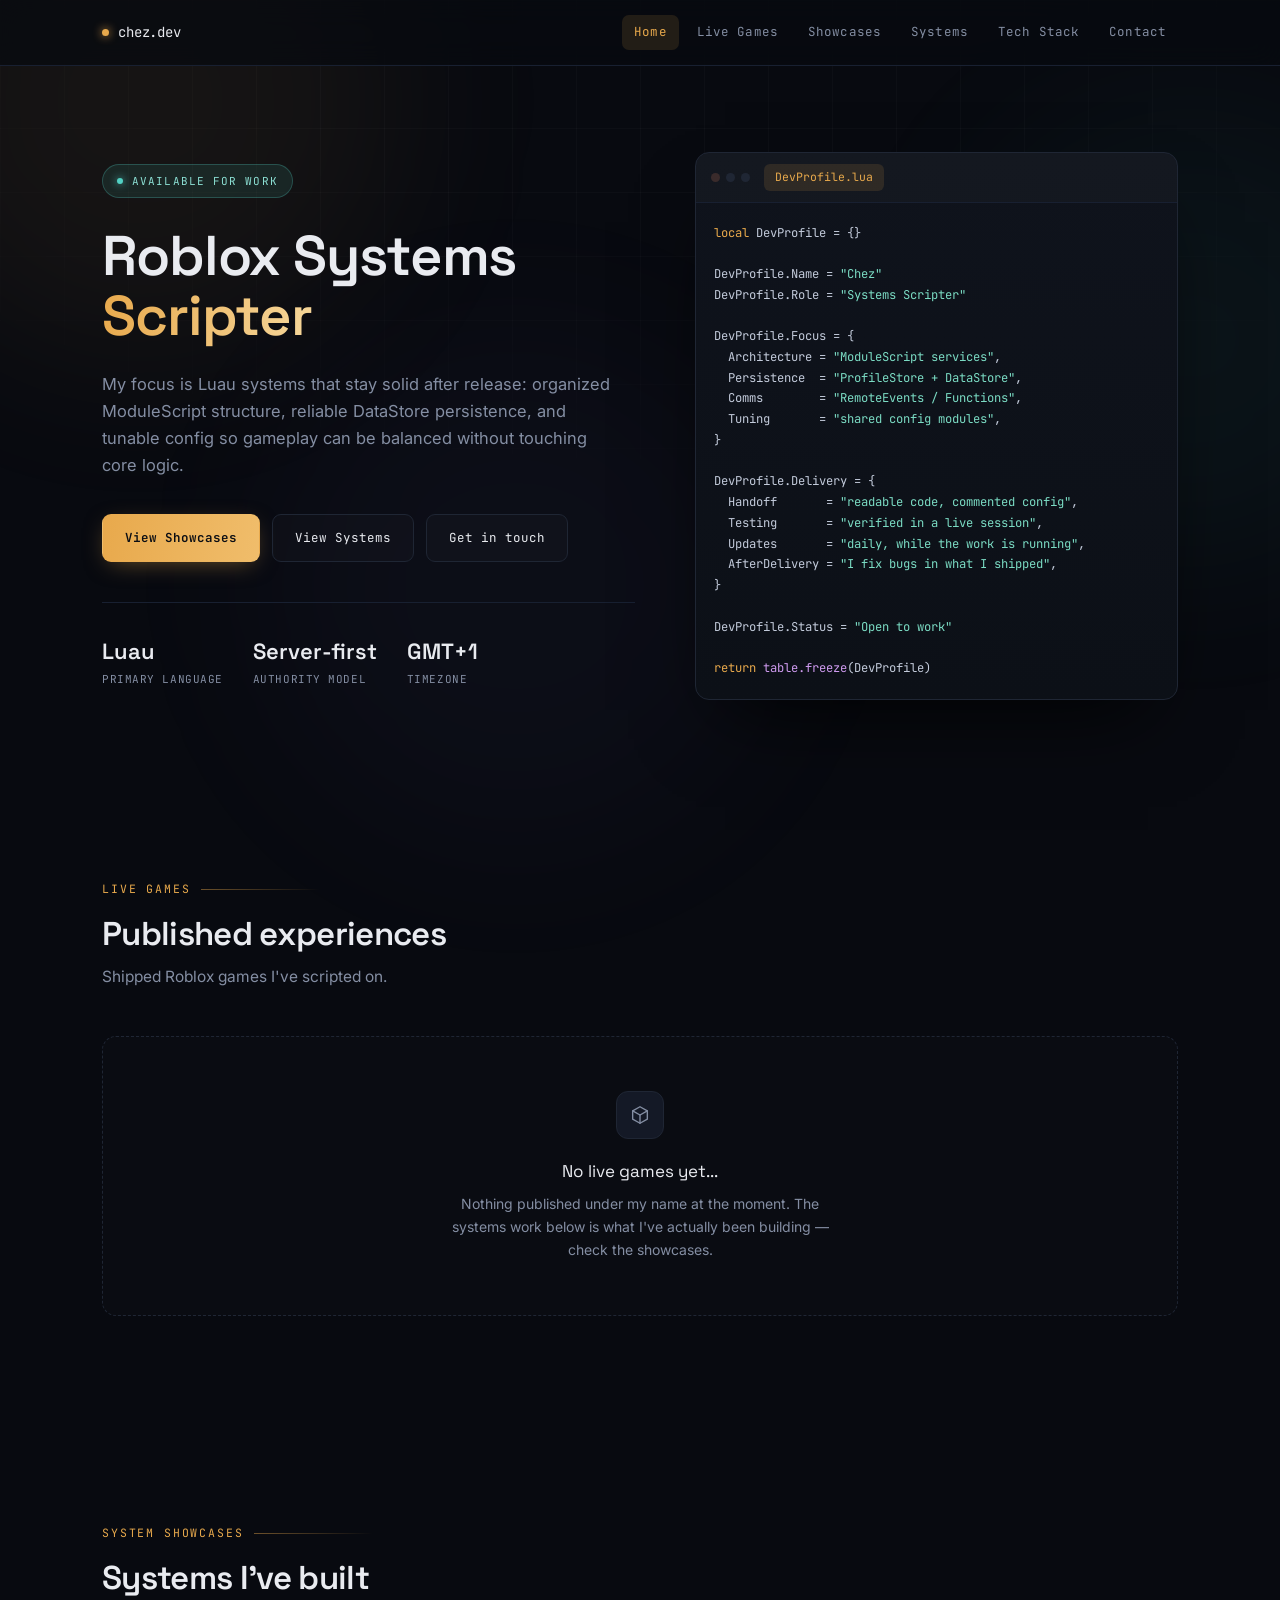
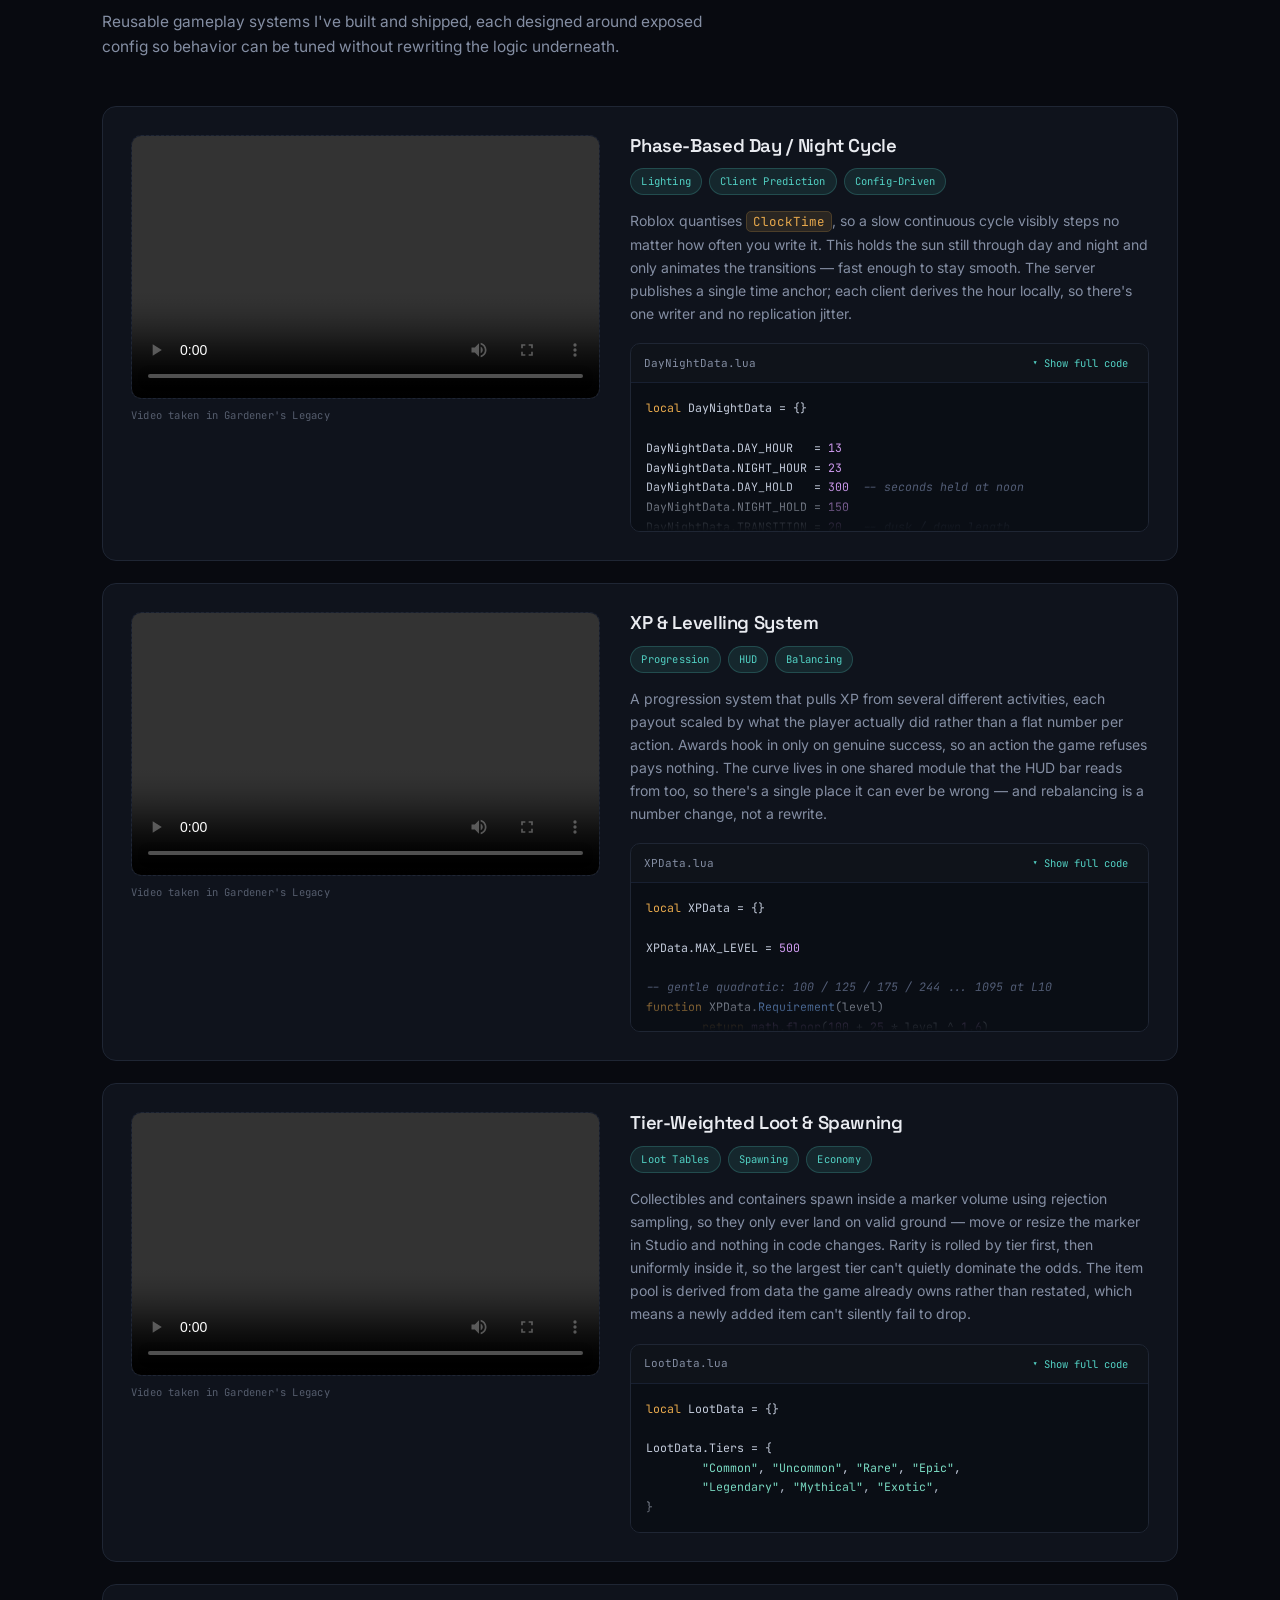
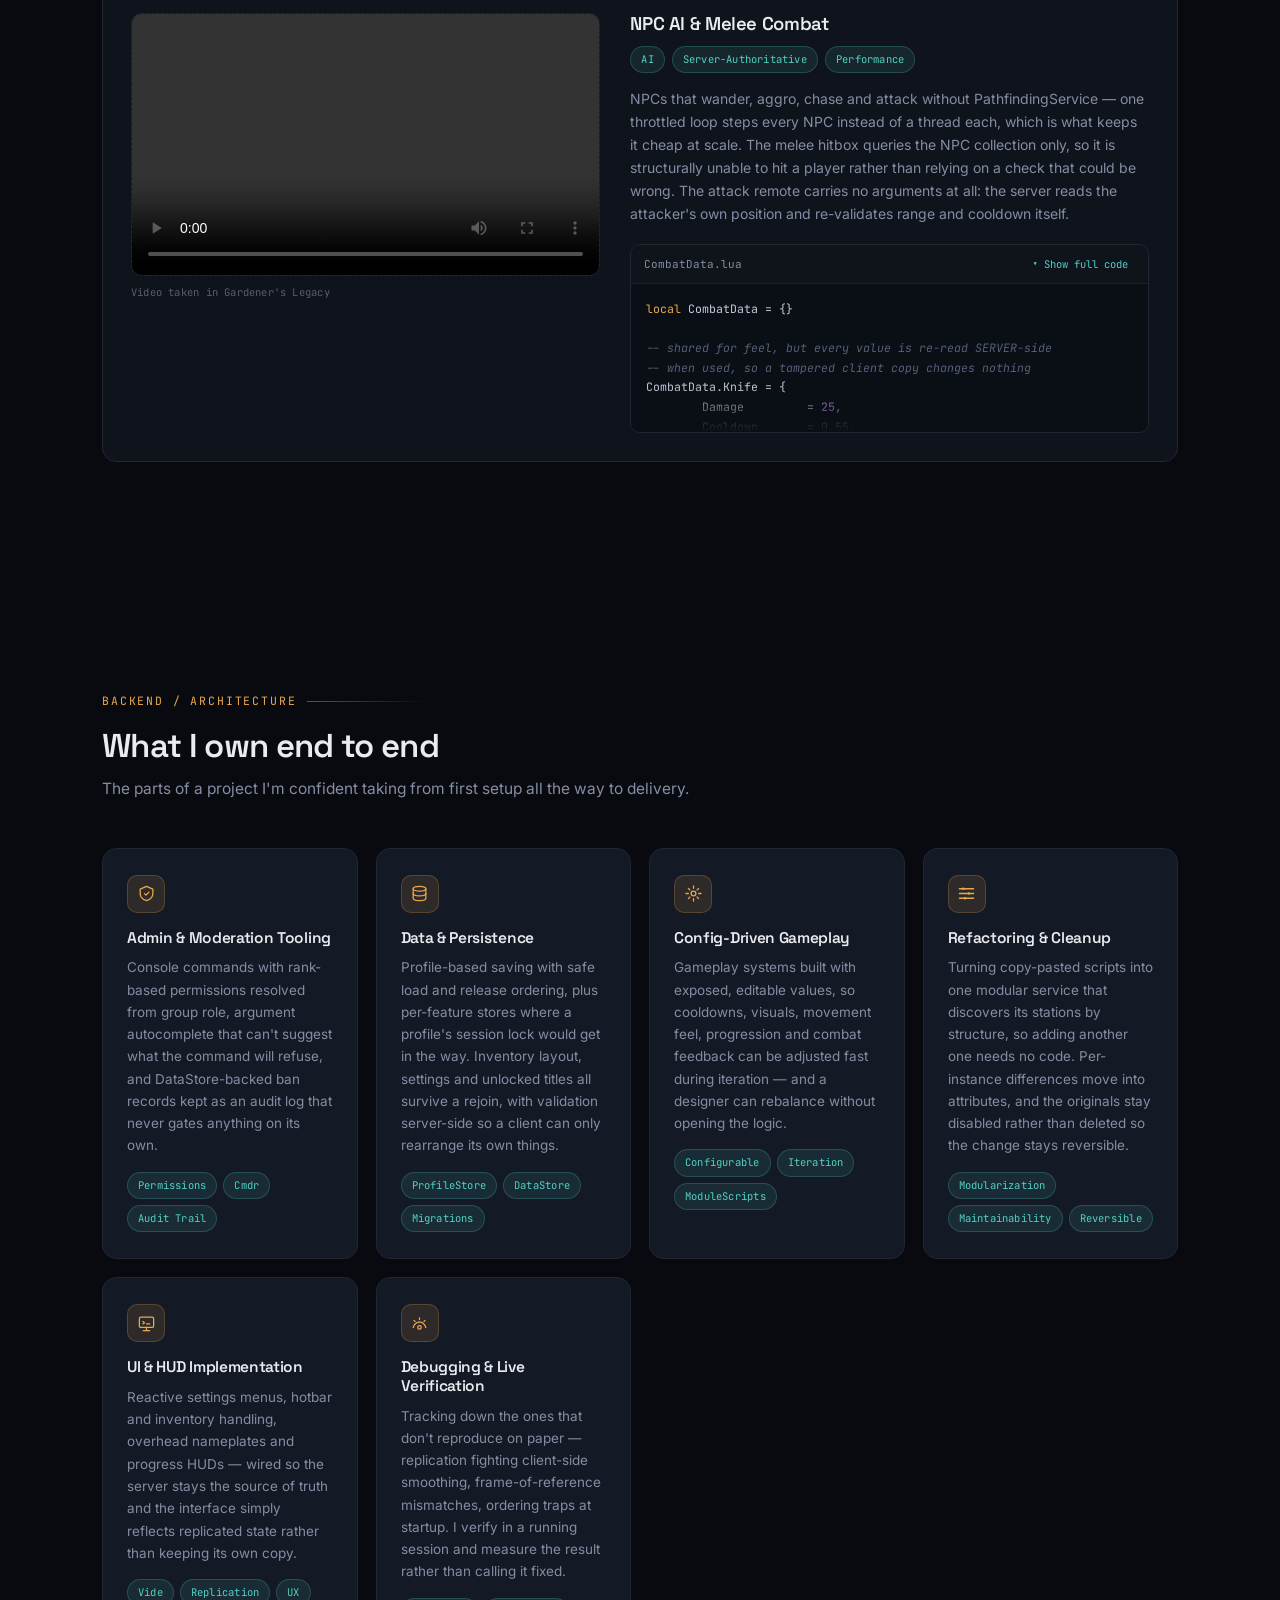
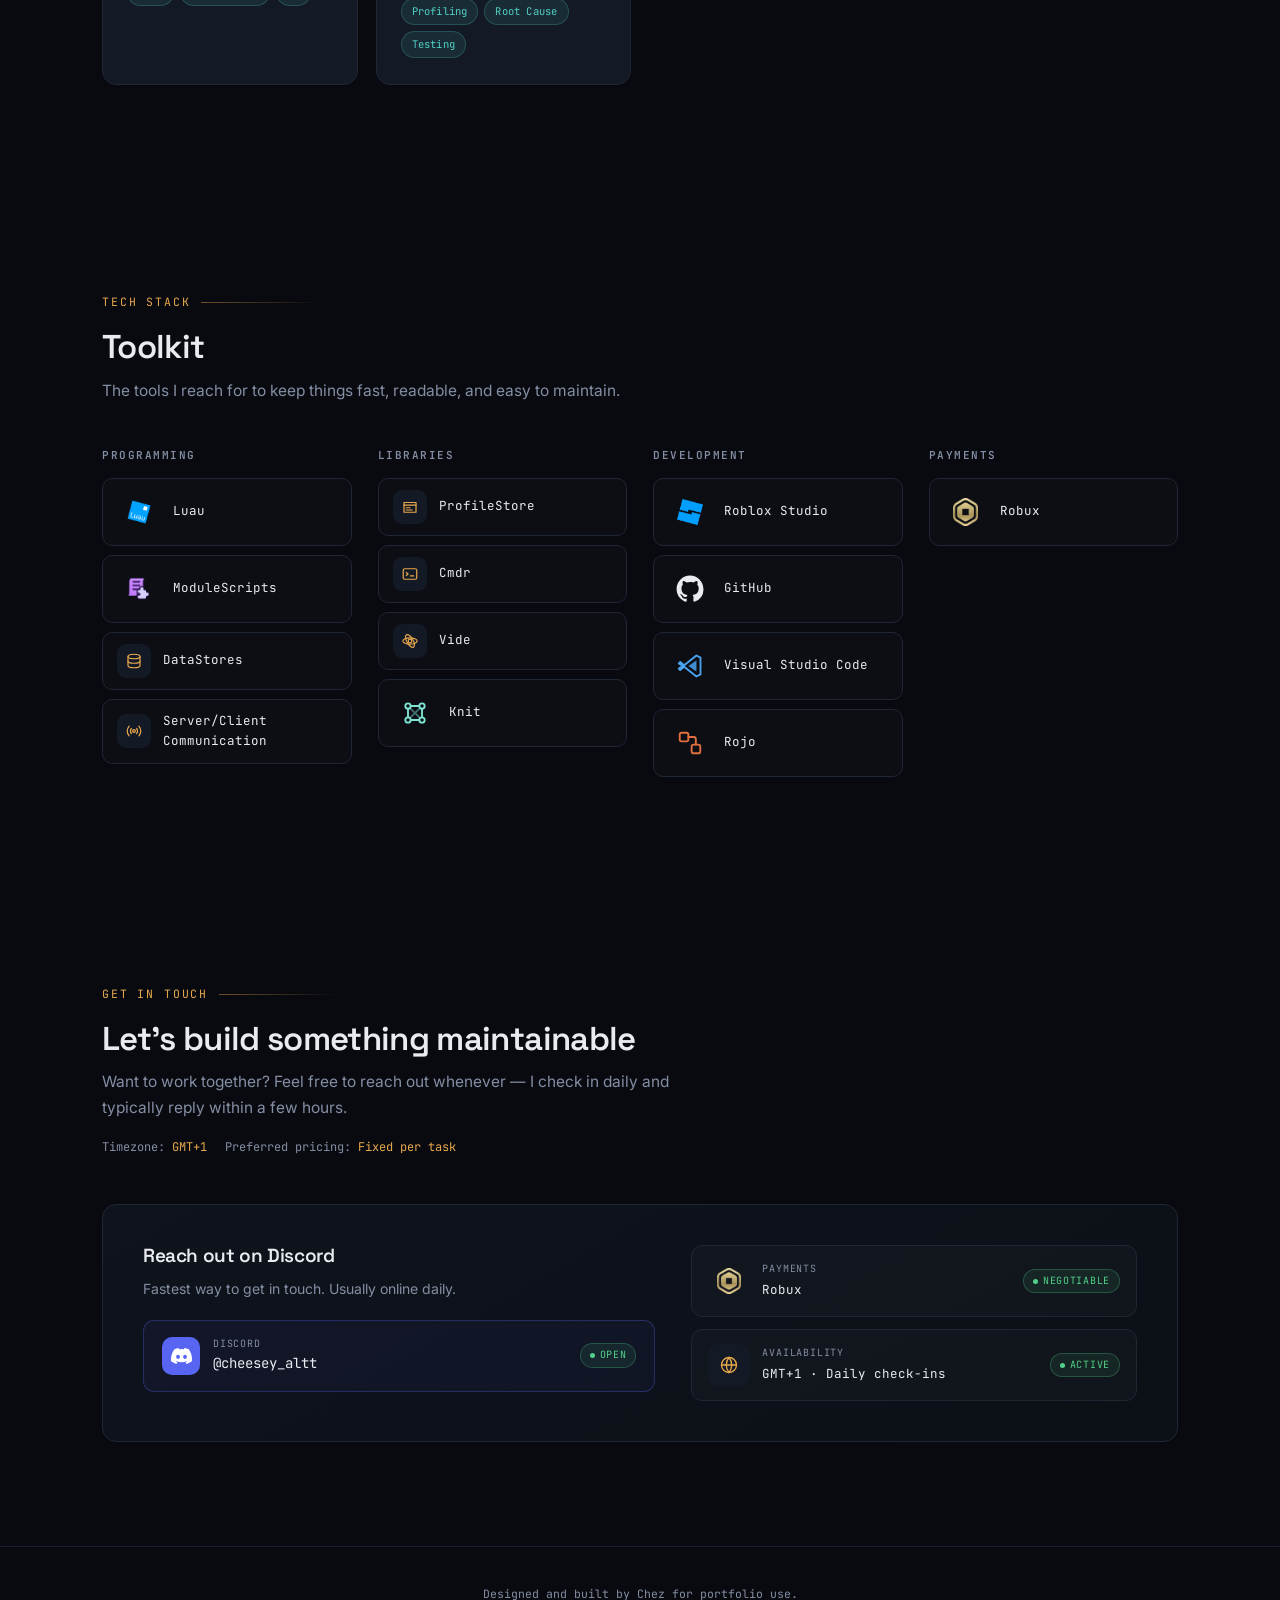
==== commit e3900aa7: "Update 25.5" ====
--- a/index.html
+++ b/index.html
@@ -449,7 +449,7 @@
         <div class="code-dots"><span></span><span></span><span></span></div>
         <div class="tab">DevProfile.lua</div>
       </div>
-      <pre class="code"><span class="c">-- exposed config, not a personality test</span>
+      <pre class="code">
 <span class="k">local</span> DevProfile = {}
 
 DevProfile.Name = <span class="s">"Chez"</span>
